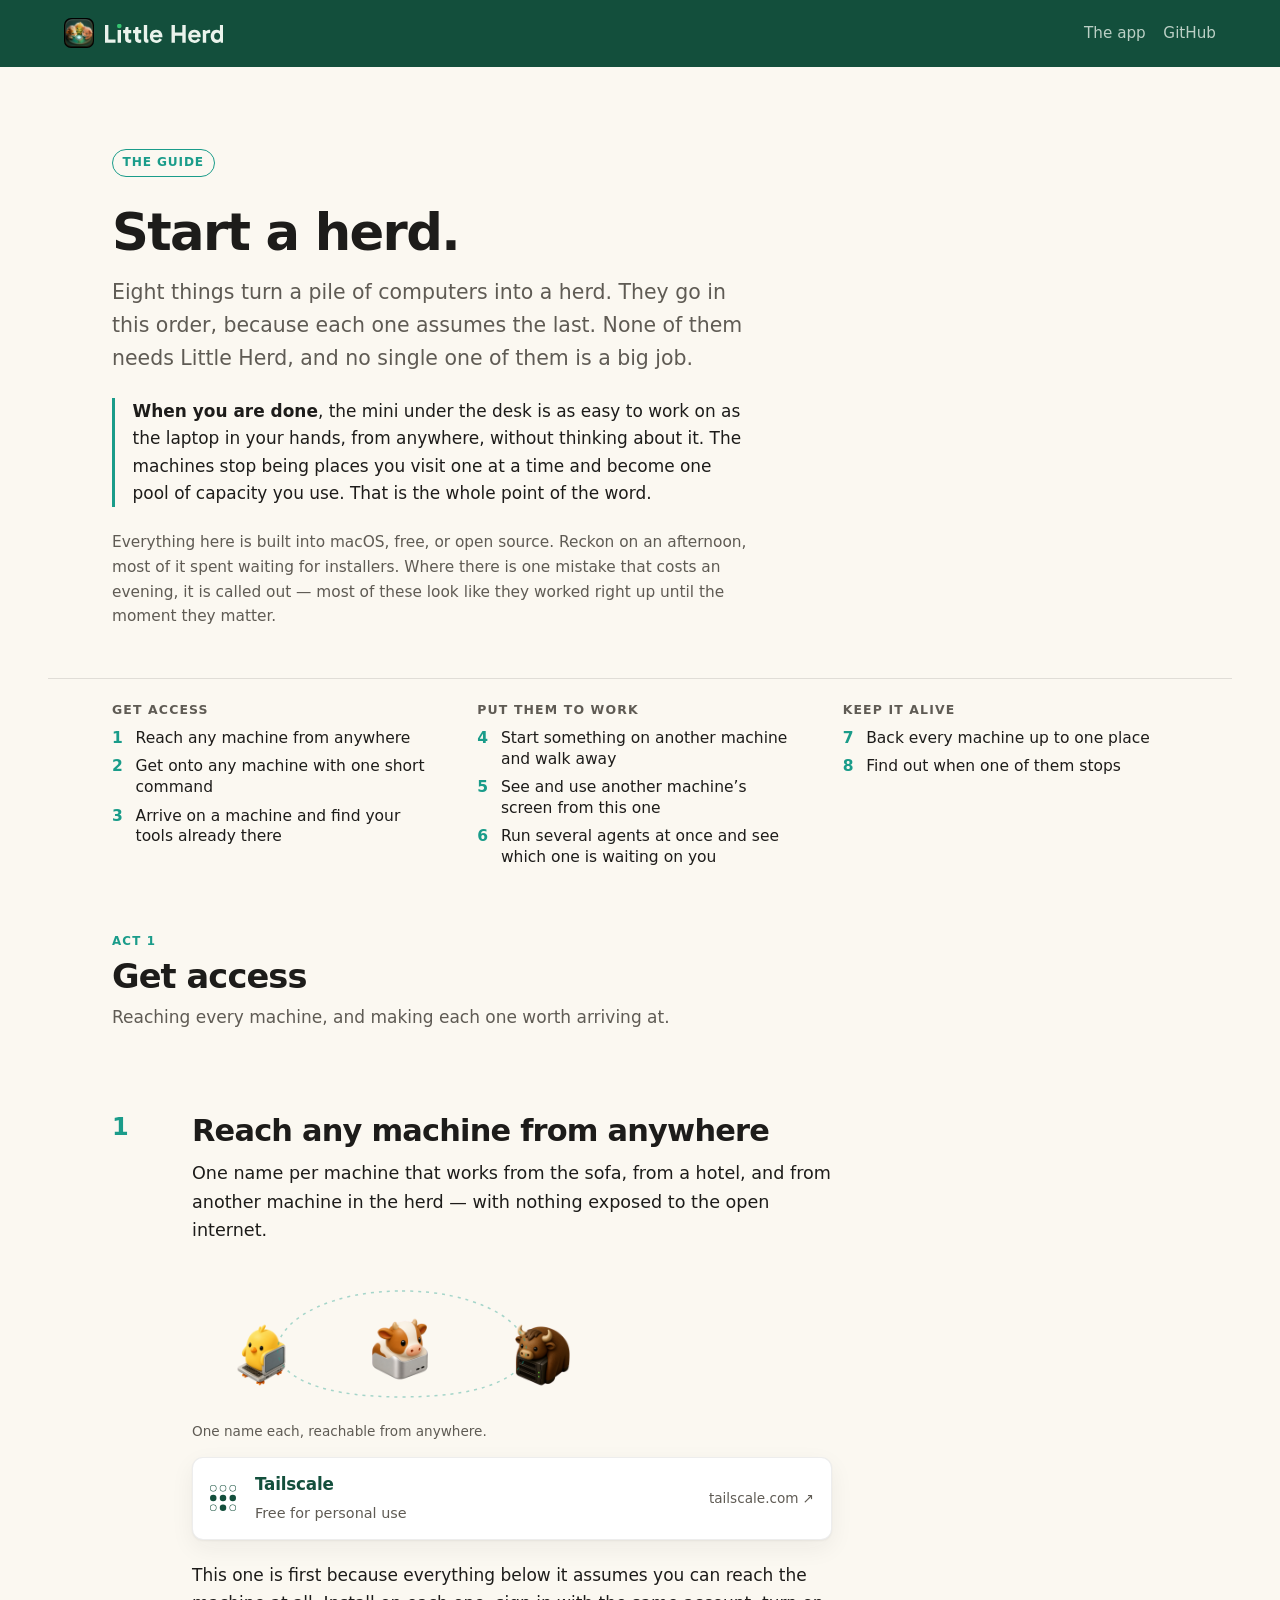
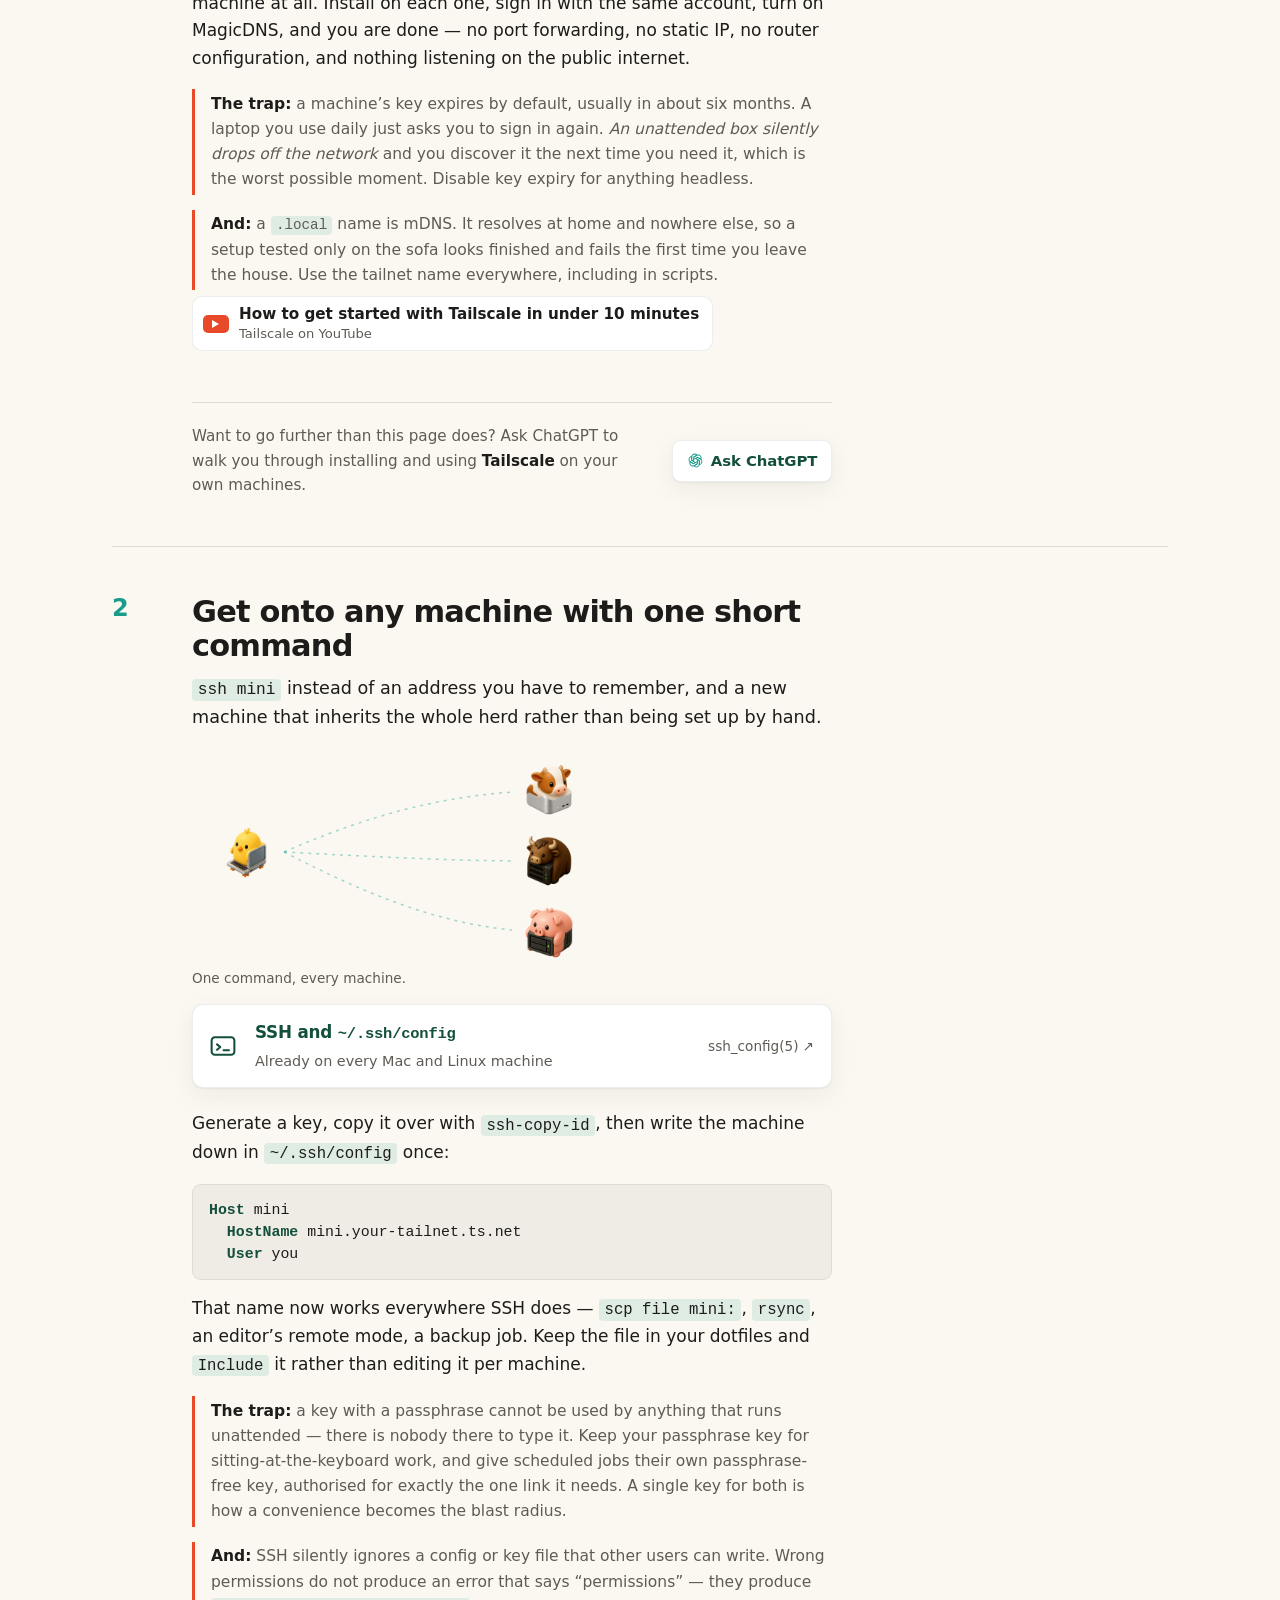
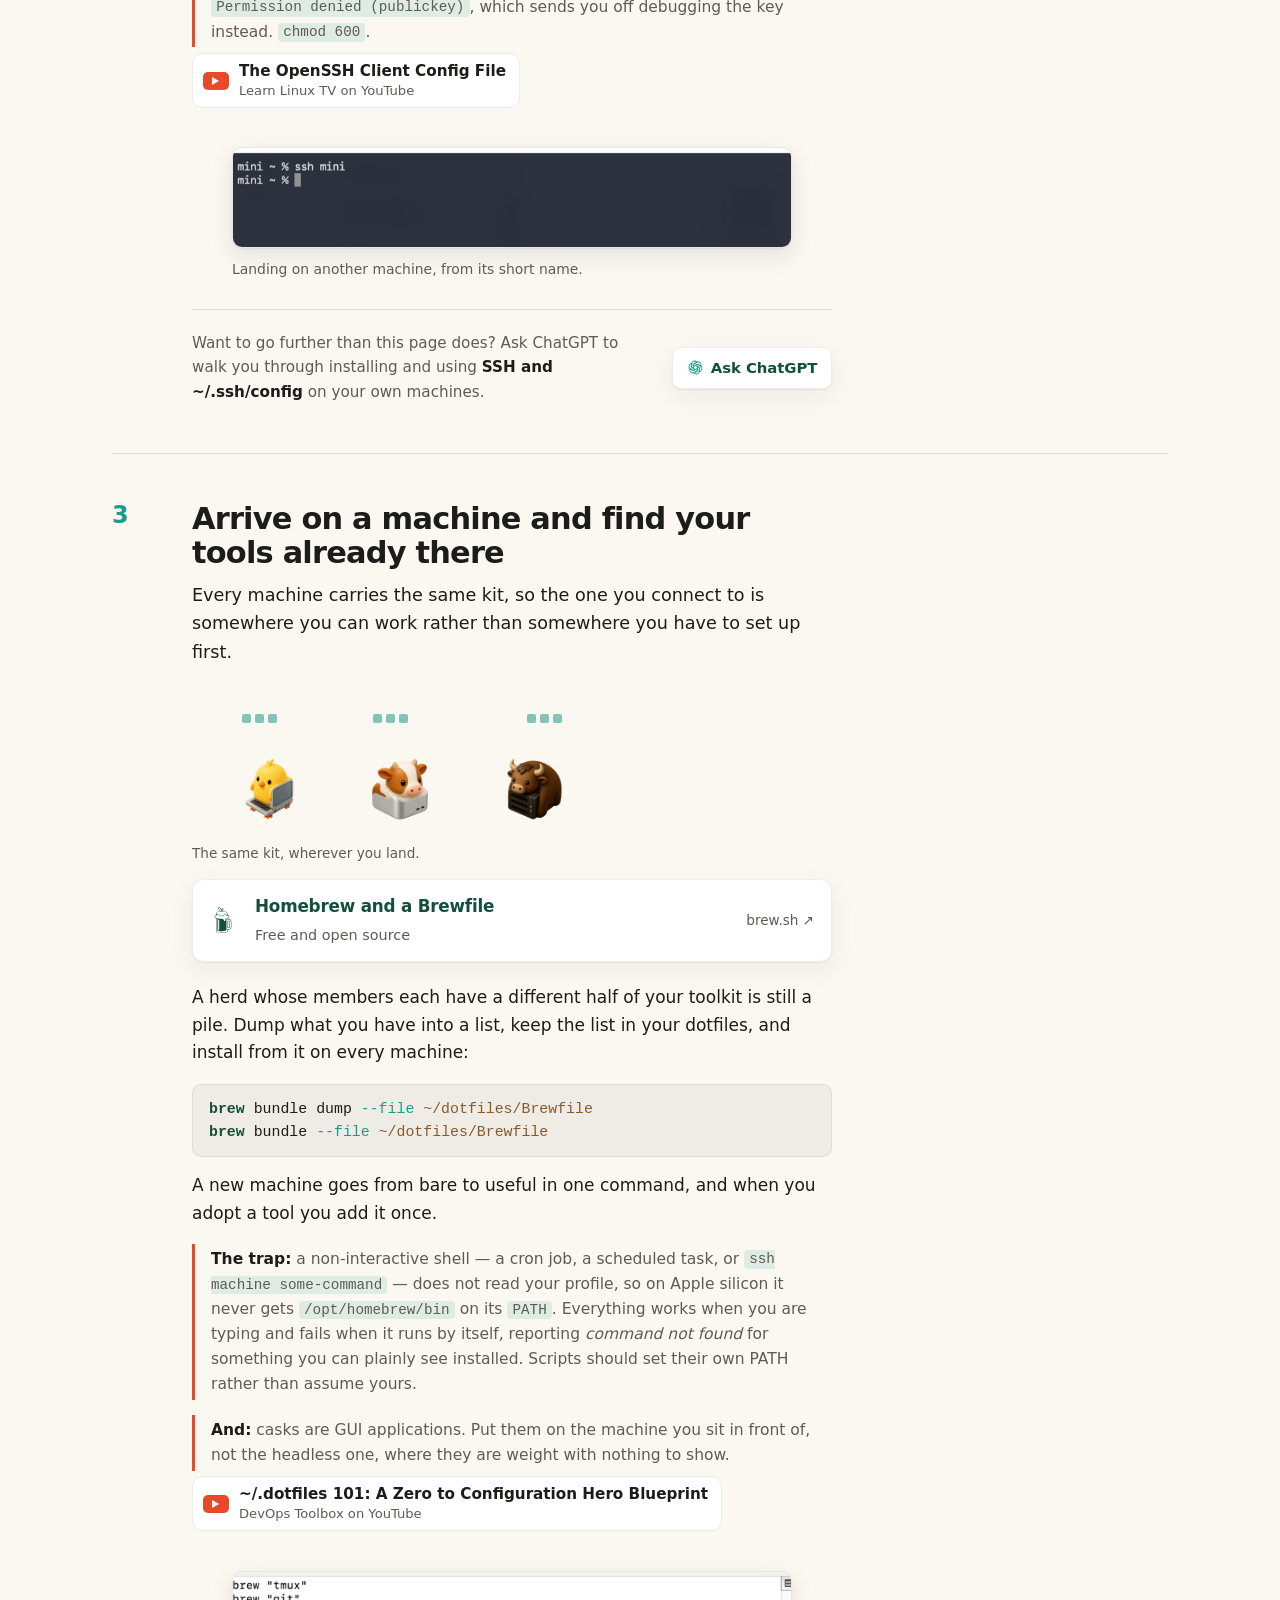
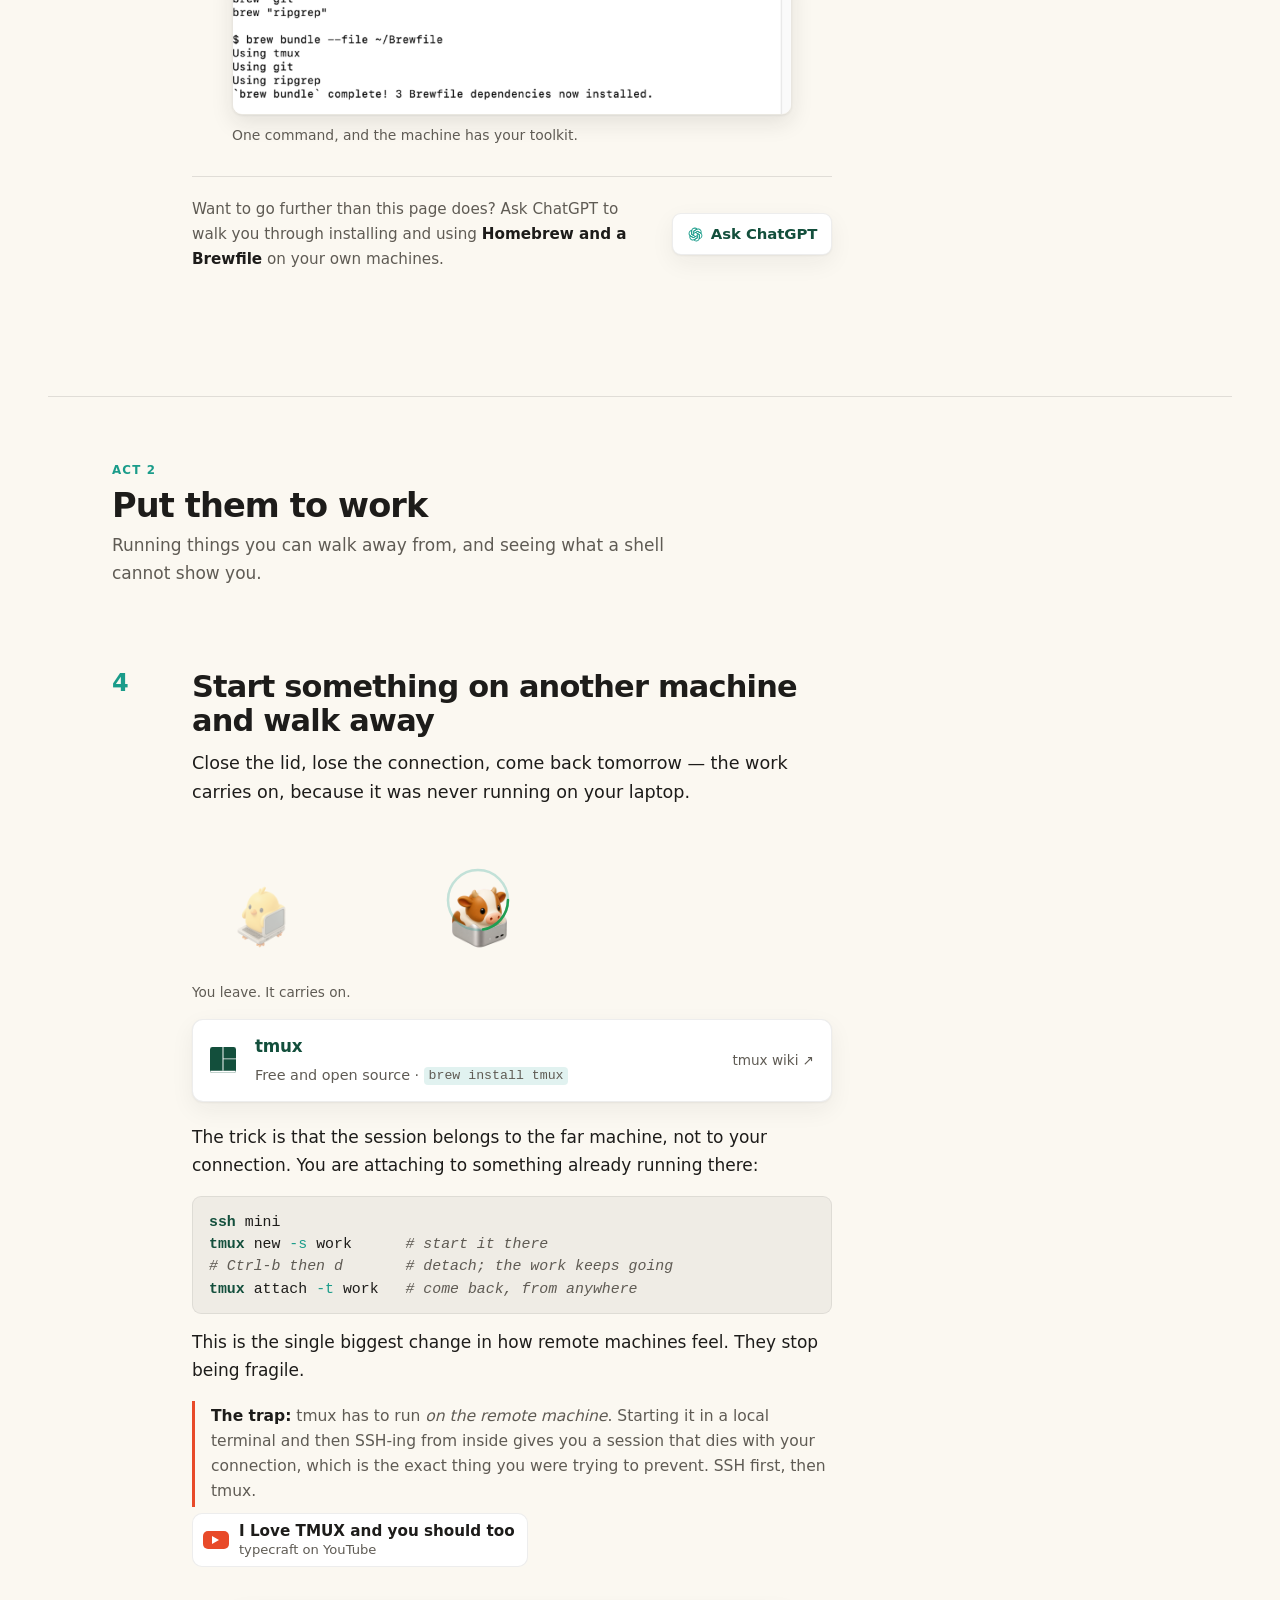
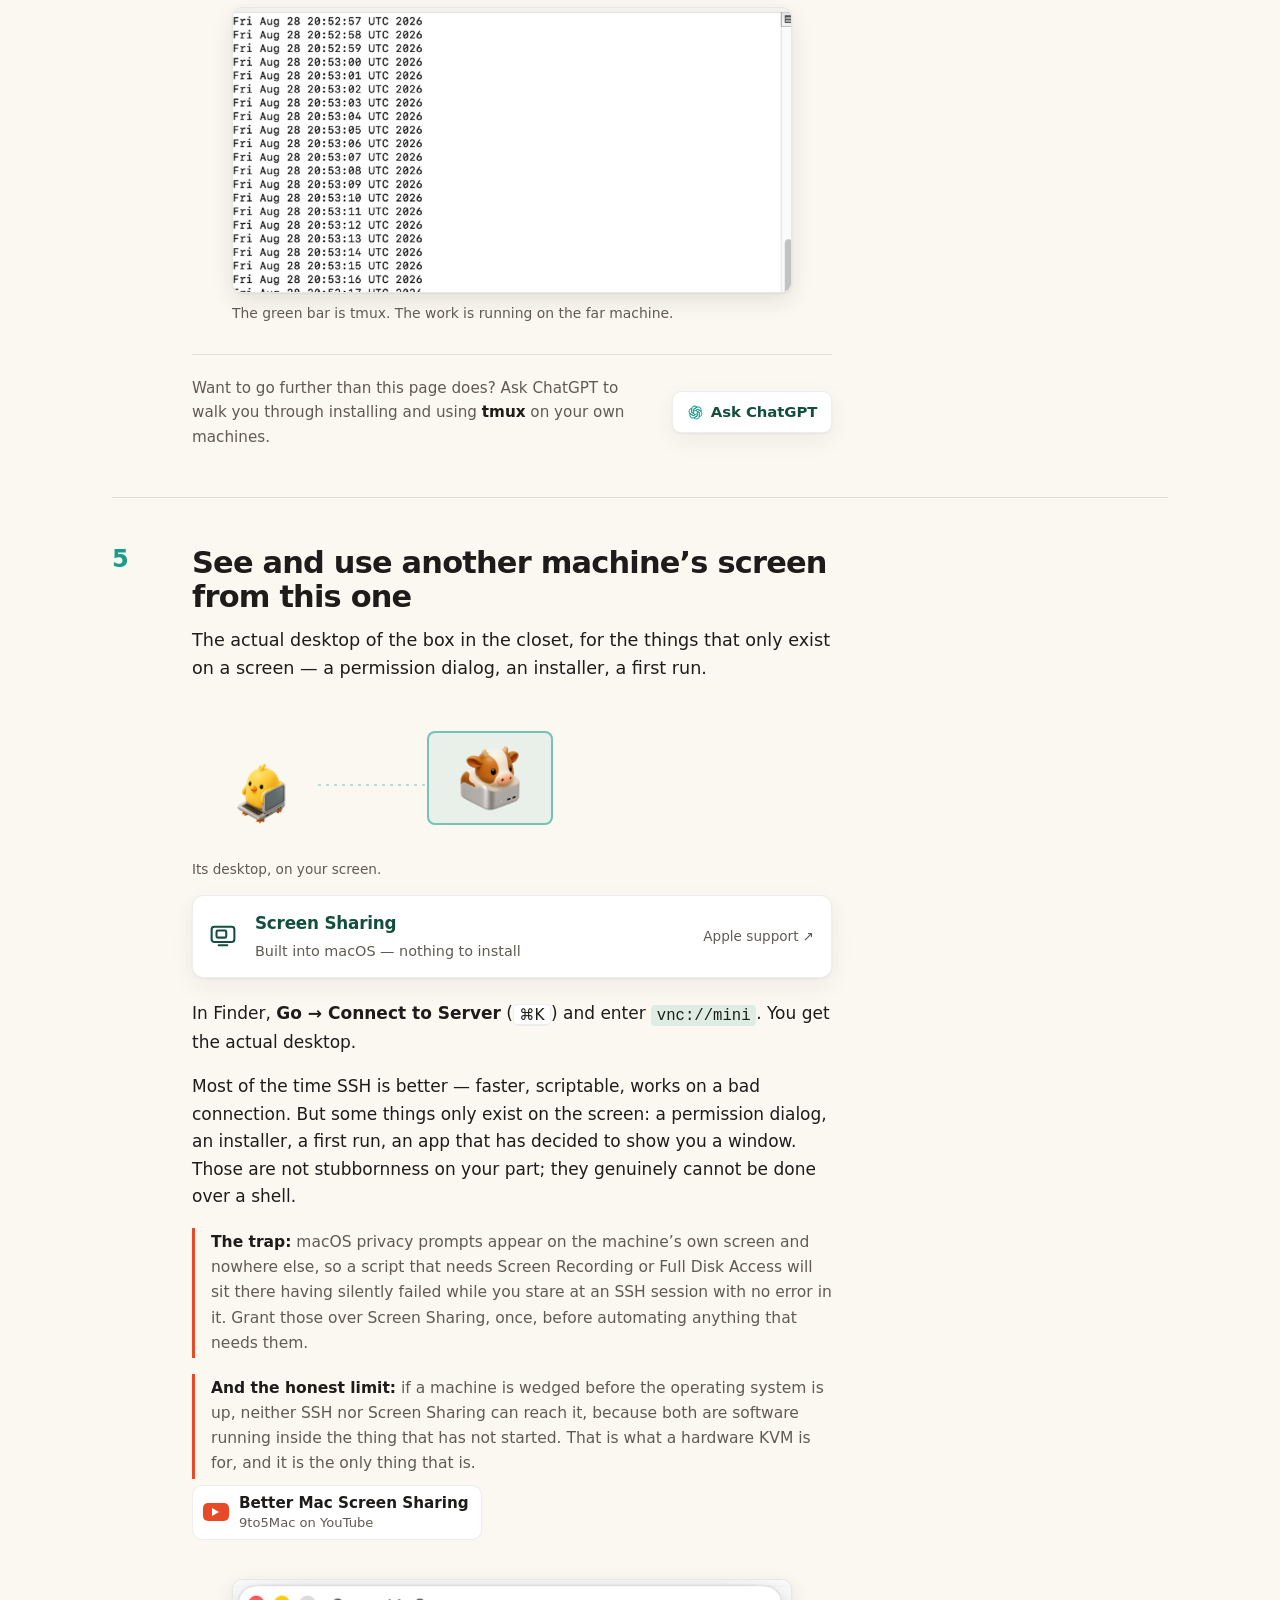
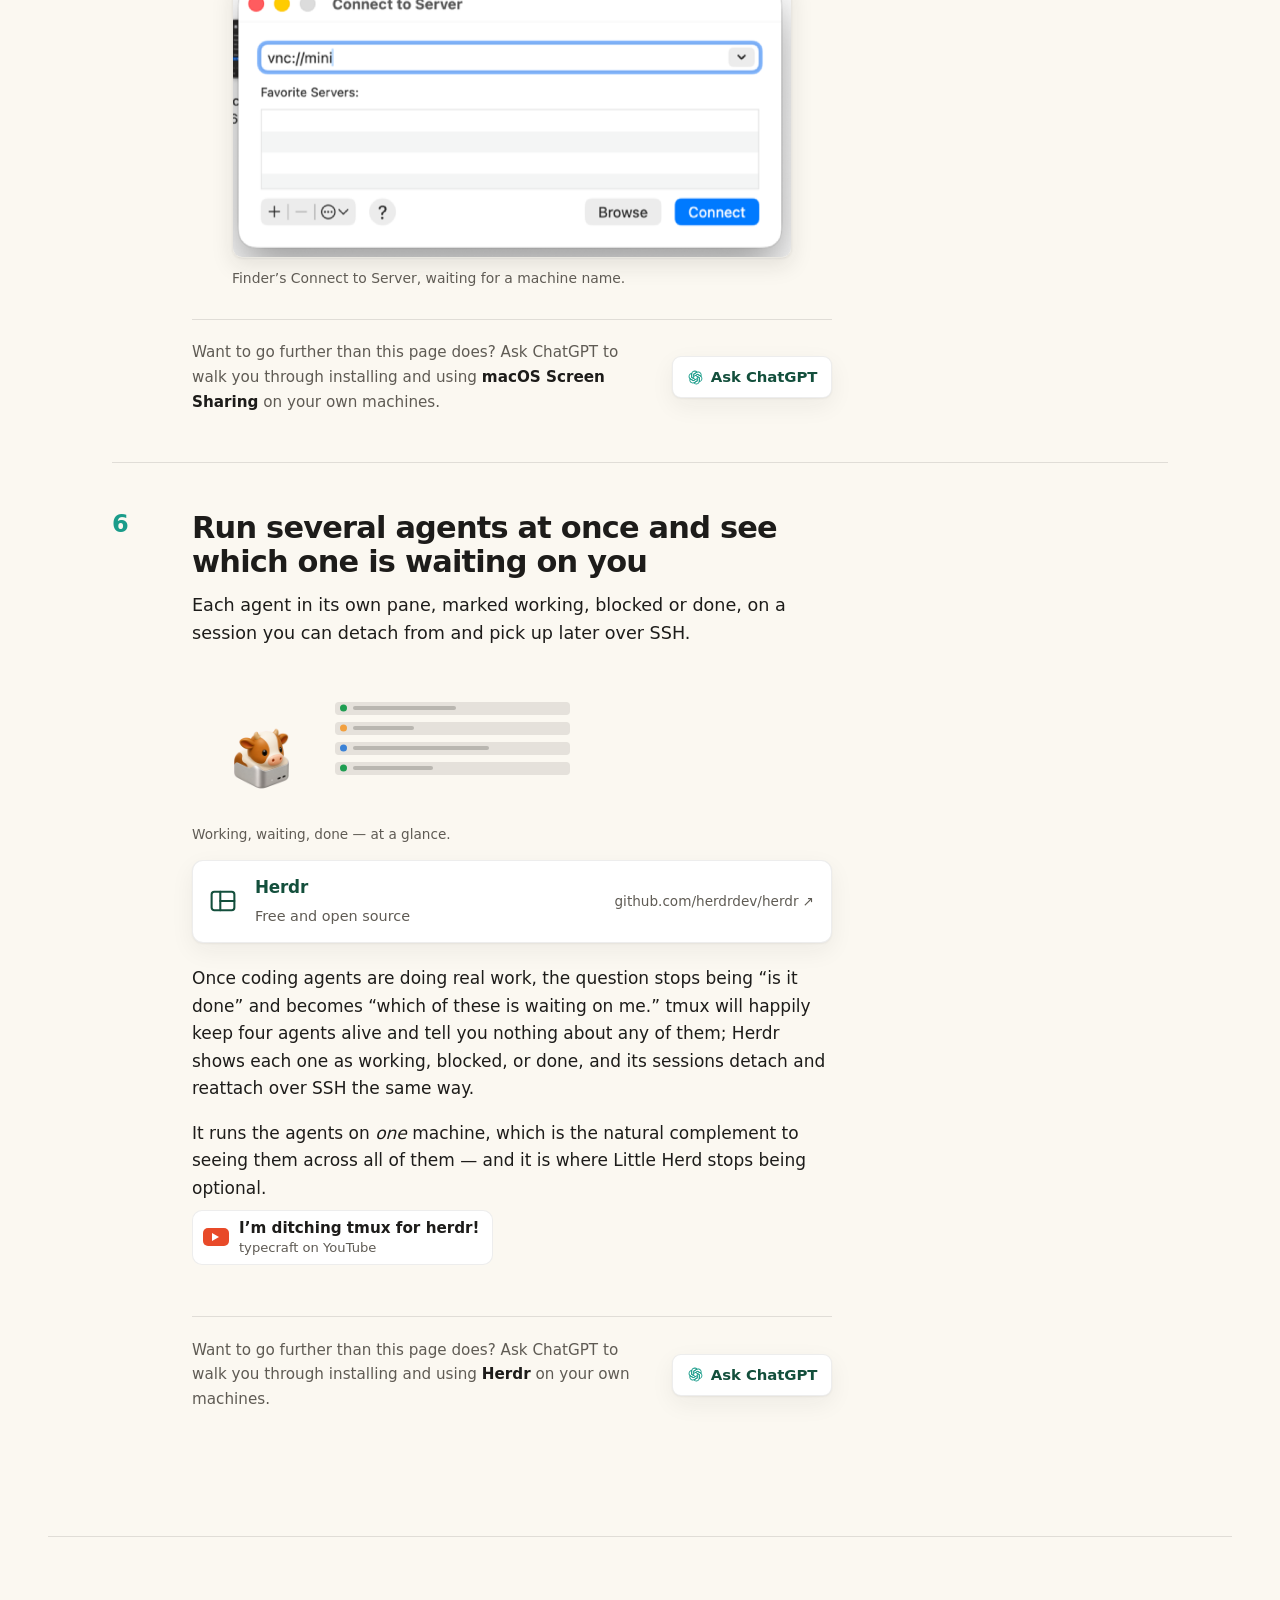
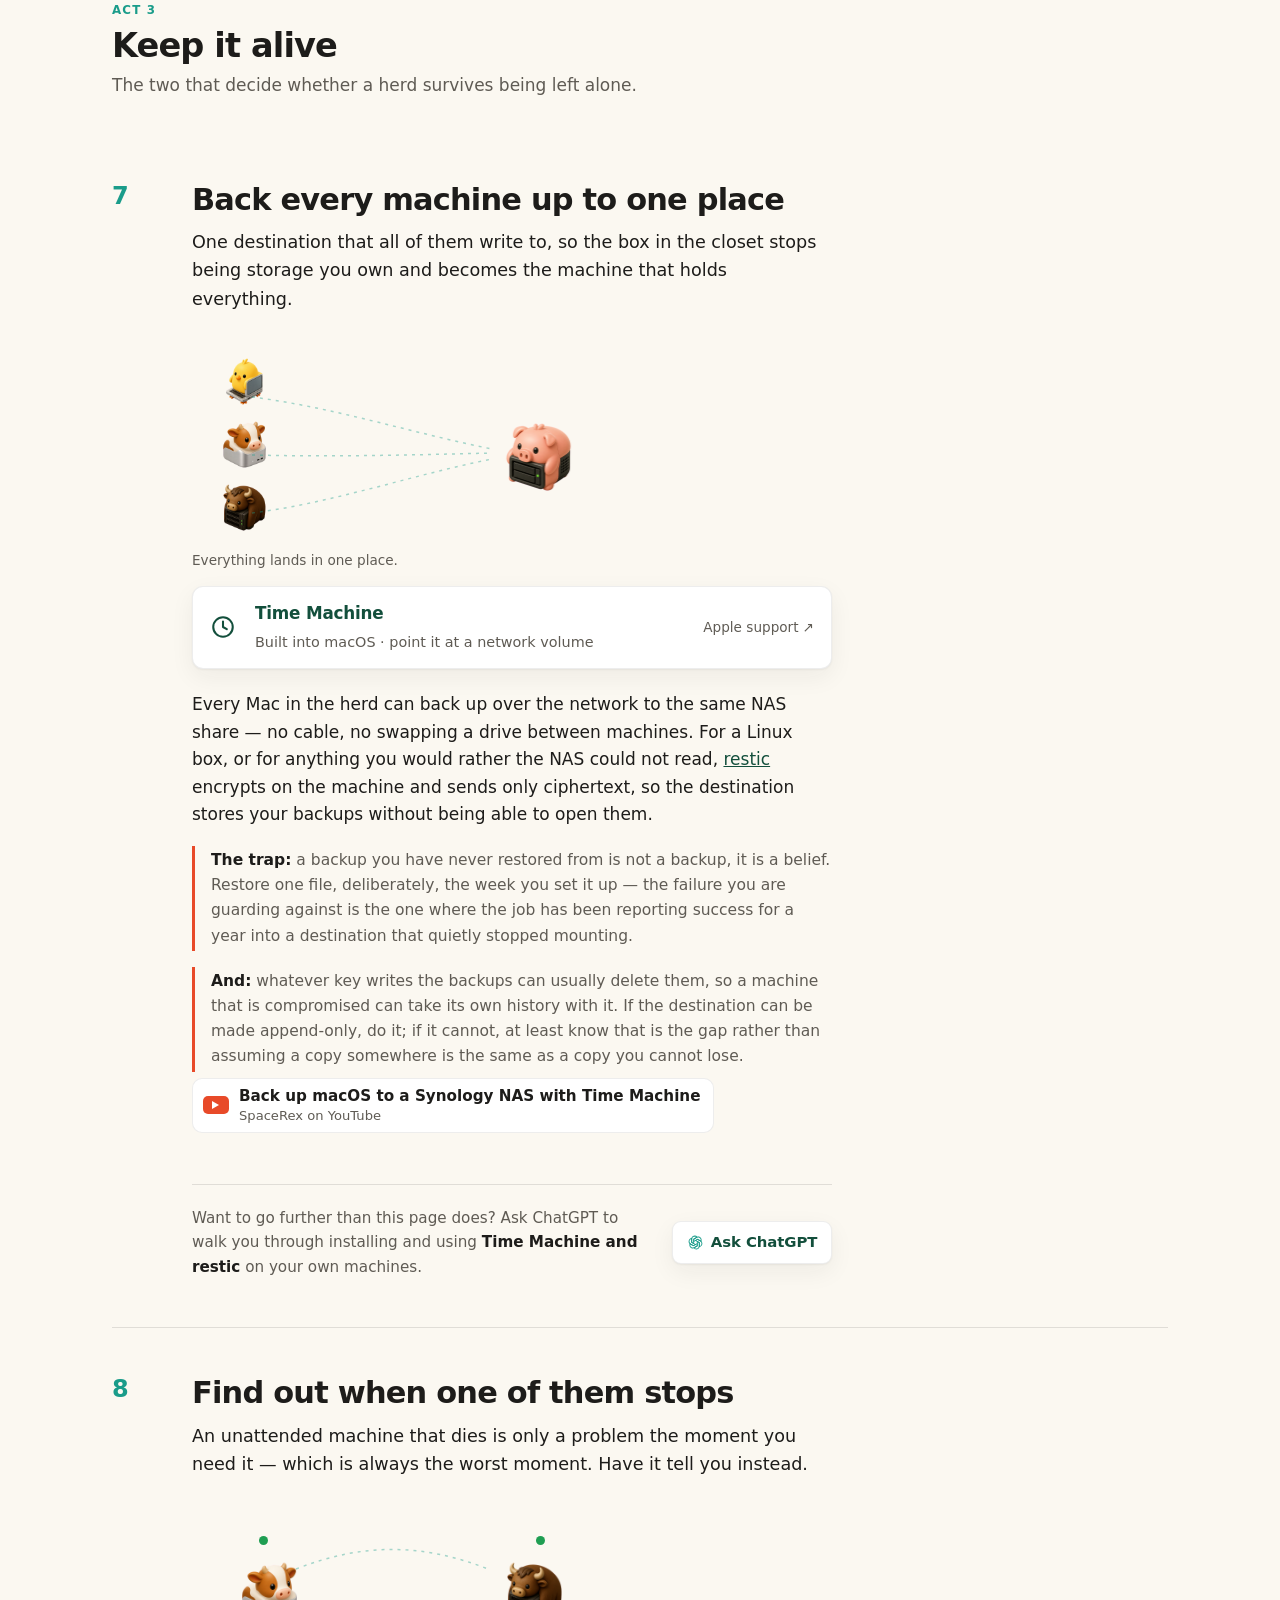
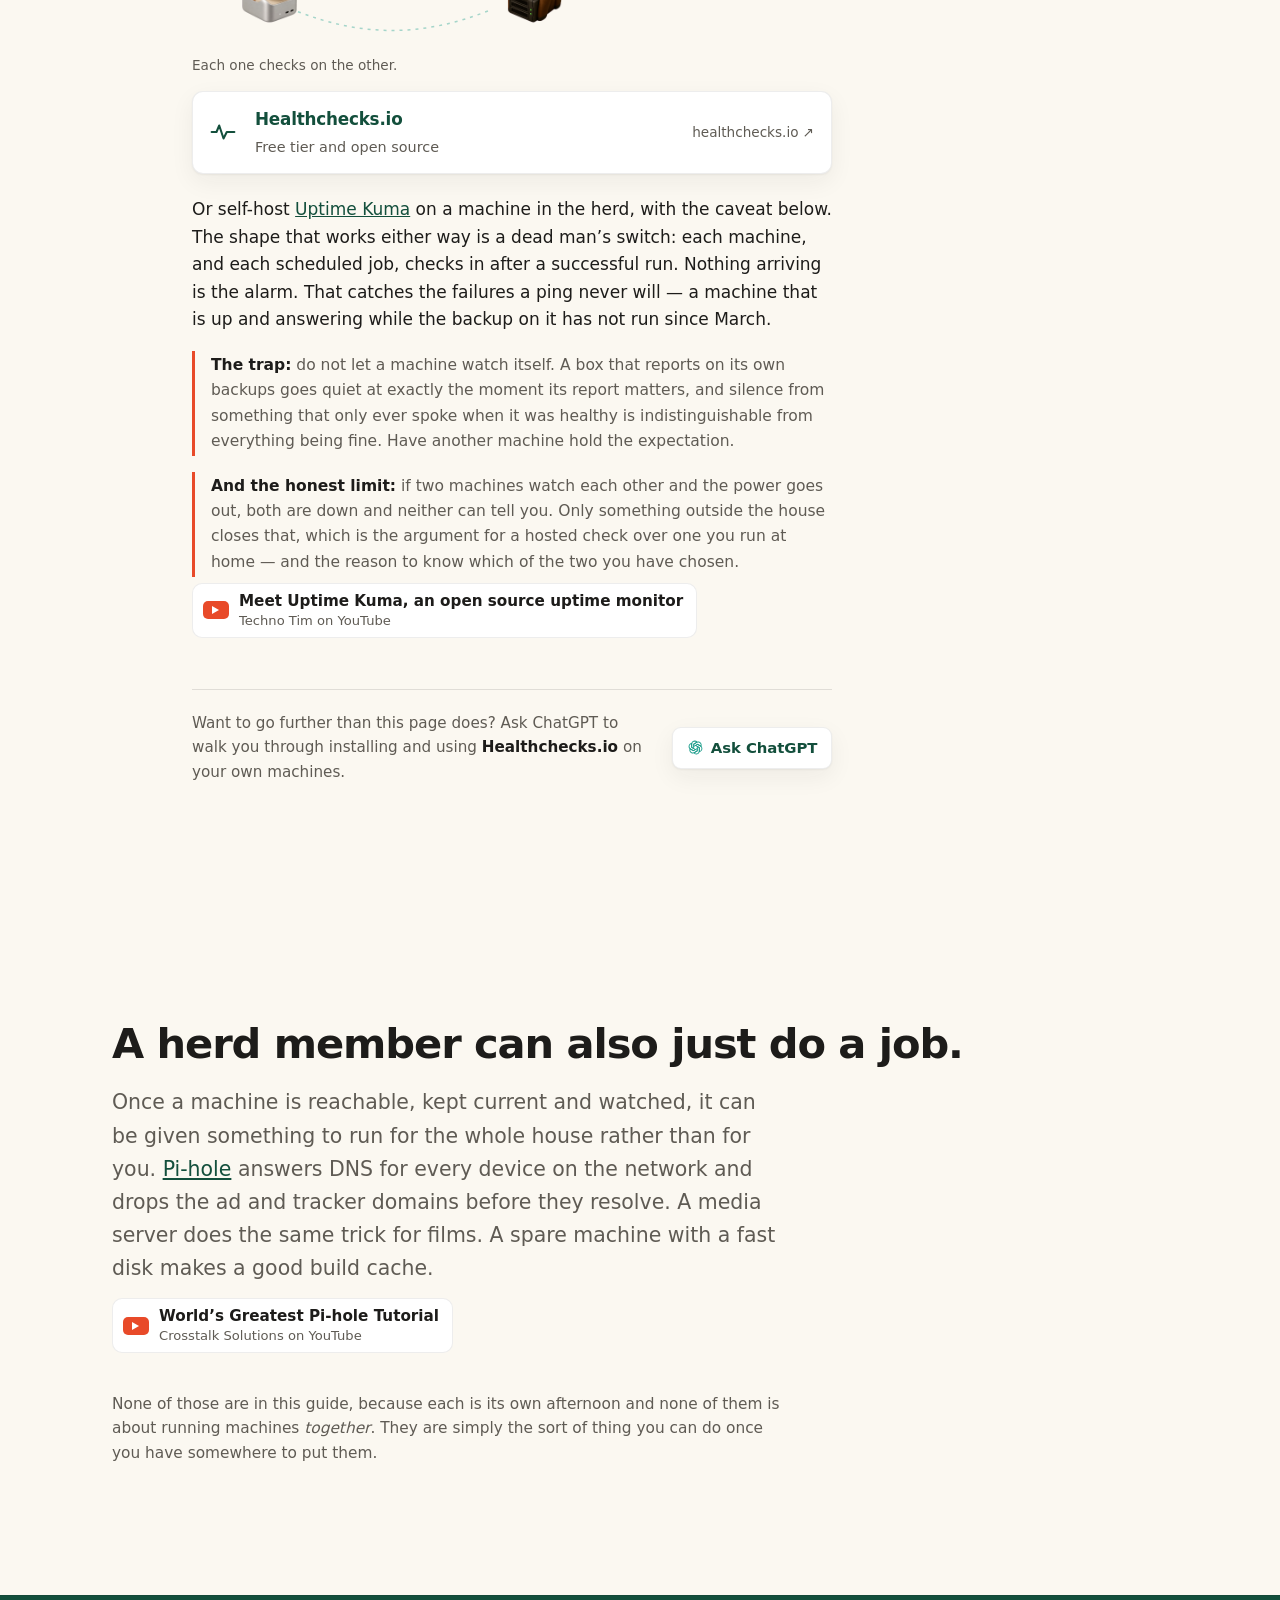
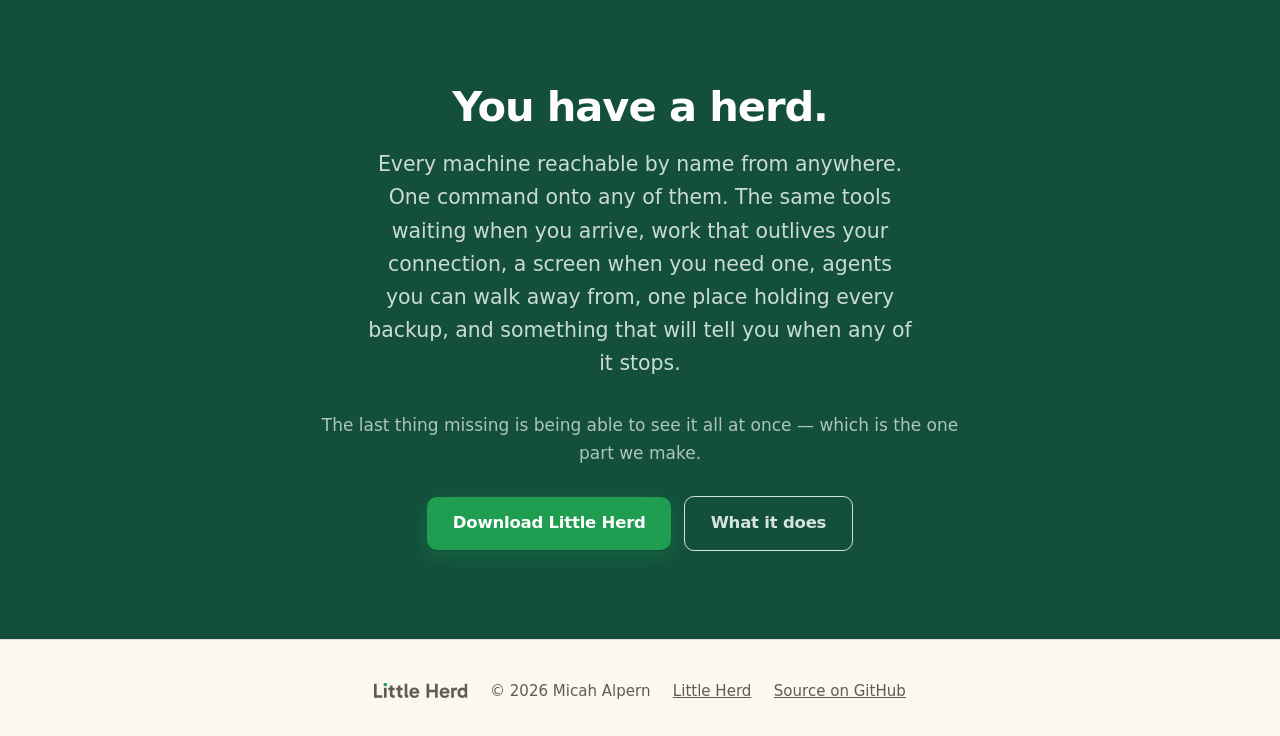
==== site/herd.html @ 0e3eb4a8 "Back to the numbered bar Revert of "Words in the bar, not numbers". Three act names read more easily" ====
<!-- Generated by site/_src/build.py — do not edit this file.
     Content lives in site/_src/. Run the script after changing it. -->
<!doctype html>
<html lang="en">
<head>
<meta charset="utf-8">
<meta name="viewport" content="width=device-width, initial-scale=1">
<title>Start a herd — Little Herd</title>
<meta name="description" content="Eight things you can do once your computers are a herd: reach any of them from anywhere, get on with one command, find your tools already there, start work and walk away, use another machine’s screen, and run several agents at once.">
<link rel="icon" href="images/icon.png">
<meta property="og:title" content="Start a herd">
<meta property="og:description" content="Eight things that turn a pile of computers into a herd.">
<meta property="og:image" content="images/social-card.jpg">
<meta property="og:type" content="website">
<meta name="twitter:card" content="summary_large_image">
<link rel="stylesheet" href="style.css">
</head>
<body>

<header class="top top-solid">
  <a class="lockup" href="./">
    <img src="images/icon.png" alt="">
    <svg class="wordmark" viewBox="0 0 915 147" role="img" aria-label="Little Herd"><use href="wordmark.svg#wordmark"/></svg>
  </a>
  <nav><a href="./">The app</a> <a href="https://github.com/malpern/little-herd">GitHub</a></nav>
</header>


<main class="guide">

<section class="guide-intro">
  <div class="wrap">
    <span class="pill">The guide</span>
    <h1>Start a herd.</h1>
    <p class="lede">Eight things turn a pile of computers into a herd. They go in
      this order, because each one assumes the last. None of them needs Little
      Herd, and no single one of them is a big job.</p>
    <p class="promise"><b>When you are done</b>, the mini under the desk is as
      easy to work on as the laptop in your hands, from anywhere, without
      thinking about it. The machines stop being places you visit one at a time
      and become one pool of capacity you use. That is the whole point of the
      word.</p>
    <p class="note">Everything here is built into macOS, free, or open source. Reckon on an afternoon, most of it spent waiting for installers.
      Where there is one mistake that costs an evening, it is called out — most
      of these look like they worked right up until the moment they matter.</p>
  </div>
</section>

  <nav class="toc wrap" aria-label="The eight steps">
      <div>
        <h3>Get access</h3>
        <ol>
        <li><a href="#reach"><b>1</b>Reach any machine from anywhere</a></li>
        <li><a href="#connect"><b>2</b>Get onto any machine with one short command</a></li>
        <li><a href="#tools"><b>3</b>Arrive on a machine and find your tools already there</a></li>
        </ol>
      </div>
      <div>
        <h3>Put them to work</h3>
        <ol>
        <li><a href="#detach"><b>4</b>Start something on another machine and walk away</a></li>
        <li><a href="#screen"><b>5</b>See and use another machine&rsquo;s screen from this one</a></li>
        <li><a href="#agents"><b>6</b>Run several agents at once and see which one is waiting on you</a></li>
        </ol>
      </div>
      <div>
        <h3>Keep it alive</h3>
        <ol>
        <li><a href="#backup"><b>7</b>Back every machine up to one place</a></li>
        <li><a href="#alerts"><b>8</b>Find out when one of them stops</a></li>
        </ol>
      </div>
  </nav>
  <nav class="rail" aria-label="The eight steps" hidden>
    <div class="rail-in wrap">
      <span class="rail-act" aria-hidden="true">Get access</span>
      <div class="rail-nums"><ol data-act="Get access"><li><a href="#reach" title="Reach any machine from anywhere"><span class="sr">1. Reach any machine from anywhere</span><span aria-hidden="true">1</span></a></li><li><a href="#connect" title="Get onto any machine with one short command"><span class="sr">2. Get onto any machine with one short command</span><span aria-hidden="true">2</span></a></li><li><a href="#tools" title="Arrive on a machine and find your tools already there"><span class="sr">3. Arrive on a machine and find your tools already there</span><span aria-hidden="true">3</span></a></li></ol><ol data-act="Put them to work"><li><a href="#detach" title="Start something on another machine and walk away"><span class="sr">4. Start something on another machine and walk away</span><span aria-hidden="true">4</span></a></li><li><a href="#screen" title="See and use another machine&rsquo;s screen from this one"><span class="sr">5. See and use another machine&rsquo;s screen from this one</span><span aria-hidden="true">5</span></a></li><li><a href="#agents" title="Run several agents at once and see which one is waiting on you"><span class="sr">6. Run several agents at once and see which one is waiting on you</span><span aria-hidden="true">6</span></a></li></ol><ol data-act="Keep it alive"><li><a href="#backup" title="Back every machine up to one place"><span class="sr">7. Back every machine up to one place</span><span aria-hidden="true">7</span></a></li><li><a href="#alerts" title="Find out when one of them stops"><span class="sr">8. Find out when one of them stops</span><span aria-hidden="true">8</span></a></li></ol></div>
    </div>
  </nav>
  <div class="act wrap">
    <span class="act-n">Act 1</span>
    <h2>Get access</h2>
    <p>Reaching every machine, and making each one worth arriving at.</p>
  </div>

  <ol class="steps wrap">
  <li class="step" id="reach">
    <div class="step-n">1</div>
    <div class="step-body">
      <h2>Reach any machine from anywhere</h2>
      <p class="what">One name per machine that works from the sofa, from a hotel, and from another machine in the herd &mdash; with nothing exposed to the open internet.</p>
      <figure class="fig fig-ring">
        <img class="f1" src="images/herdware/chick-laptop.png" alt=""><img class="f2" src="images/herdware/calf-mini.png" alt=""><img class="f3" src="images/herdware/ox-gpu.png" alt="">
        <svg class="s-wire" viewBox="0 0 420 150" preserveAspectRatio="xMidYMid meet">
          <path class="s-route" d="M210 22 C 350 22, 400 128, 210 128 C 20 128, 70 22, 210 22 Z"/>
          <path class="s-pulse" d="M210 22 C 350 22, 400 128, 210 128 C 20 128, 70 22, 210 22 Z"/>
        </svg>
        <figcaption>One name each, reachable from anywhere.</figcaption>
      </figure>
      <a class="tool" href="https://tailscale.com">
        <svg class="tool-logo" viewBox="0 0 24 24" xmlns="http://www.w3.org/2000/svg" aria-hidden="true"><path fill="currentColor" d="M24 12a3 3 0 1 1-6 0 3 3 0 0 1 6 0zm-9 9a3 3 0 1 1-6 0 3 3 0 0 1 6 0zm0-9a3 3 0 1 1-6 0 3 3 0 0 1 6 0zm6-6a3 3 0 1 1 0-6 3 3 0 0 1 0 6zm0-.5a2.5 2.5 0 1 0 0-5 2.5 2.5 0 0 0 0 5zM3 24a3 3 0 1 1 0-6 3 3 0 0 1 0 6zm0-.5a2.5 2.5 0 1 0 0-5 2.5 2.5 0 0 0 0 5zm18 .5a3 3 0 1 1 0-6 3 3 0 0 1 0 6zm0-.5a2.5 2.5 0 1 0 0-5 2.5 2.5 0 0 0 0 5zM6 12a3 3 0 1 1-6 0 3 3 0 0 1 6 0zm9-9a3 3 0 1 1-6 0 3 3 0 0 1 6 0zm-3 2.5a2.5 2.5 0 1 0 0-5 2.5 2.5 0 0 0 0 5zM6 3a3 3 0 1 1-6 0 3 3 0 0 1 6 0zM3 5.5a2.5 2.5 0 1 0 0-5 2.5 2.5 0 0 0 0 5z"/></svg>
        <span class="tool-name">Tailscale</span>
        <span class="tool-note">Free for personal use</span>
        <span class="tool-go">tailscale.com &#8599;</span>
      </a>
      <p>This one is first because everything below it assumes you can reach
        the machine at all. Install on each one, sign in with the same account,
        turn on MagicDNS, and you are done &mdash; no port forwarding, no static
        IP, no router configuration, and nothing listening on the public
        internet.</p>
      <p class="trap"><b>The trap:</b> a machine&rsquo;s key expires by default,
        usually in about six months. A laptop you use daily just asks you to sign
        in again. <em>An unattended box silently drops off the network</em> and
        you discover it the next time you need it, which is the worst possible
        moment. Disable key expiry for anything headless.</p>
      <p class="trap"><b>And:</b> a <code>.local</code> name is mDNS. It resolves
        at home and nowhere else, so a setup tested only on the sofa looks
        finished and fails the first time you leave the house. Use the tailnet
        name everywhere, including in scripts.</p>
      <a class="vid" href="https://www.youtube.com/watch?v=sPdvyR7bLqI"
         target="_blank" rel="noopener">
        <span class="vid-play" aria-hidden="true"></span>
        <span class="vid-txt"><b>How to get started with Tailscale in under 10 minutes</b><i>Tailscale on YouTube</i></span>
      </a>
      <div class="ask">
        <p>Want to go further than this page does? Ask ChatGPT to walk you
          through installing and using <b>Tailscale</b> on your own machines.</p>
        <a class="ask-btn" href="https://chatgpt.com/?q=I%20have%20a%20few%20Macs%2C%20a%20Linux%20box%20and%20a%20NAS%20at%20home%20that%20I%20want%20to%20reach%20from%20anywhere.%20Explain%20what%20Tailscale%20is%20and%20how%20it%20differs%20from%20a%20VPN%20or%20port%20forwarding%2C%20then%20walk%20me%20through%20installing%20and%20signing%20in%20on%20macOS%20and%20on%20Linux%2C%20turning%20on%20MagicDNS%20so%20each%20machine%20has%20a%20name%2C%20and%20checking%20it%20works%20from%20off%20my%20home%20network.%20Cover%20machine%20key%20expiry%20and%20why%20I%20should%20disable%20it%20for%20a%20headless%20machine.%20Give%20exact%20commands." target="_blank" rel="noopener">
          <svg class="ask-mark" viewBox="104 232 2199 1942" xmlns="http://www.w3.org/2000/svg" fill="currentColor" aria-hidden="true"><path id="oa" d="M1107.3 299.1c-197.999 0-373.9 127.3-435.2 315.3L650 743.5v427.9c0 21.4 11 40.4 29.4 51.4l344.5 198.515V833.3h.1v-27.9L1372.7 604c33.715-19.52 70.44-32.857 108.47-39.828L1447.6 450.3C1361 353.5 1237.1 298.5 1107.3 299.1zm0 117.5-.6.6c79.699 0 156.3 27.5 217.6 78.4-2.5 1.2-7.4 4.3-11 6.1L952.8 709.3c-18.4 10.4-29.4 30-29.4 51.4V1248l-155.1-89.4V755.8c-.1-187.099 151.601-338.9 339-339.2z"/><use href="#oa" transform="rotate(60 1203 1203)"/><use href="#oa" transform="rotate(120 1203 1203)"/><use href="#oa" transform="rotate(180 1203 1203)"/><use href="#oa" transform="rotate(240 1203 1203)"/><use href="#oa" transform="rotate(300 1203 1203)"/></svg>
          Ask ChatGPT
        </a>
      </div>
    </div>
  </li>

  <li class="step" id="connect">
    <div class="step-n">2</div>
    <div class="step-body">
      <h2>Get onto any machine with one short command</h2>
      <p class="what"><code>ssh mini</code> instead of an address you have to remember, and a new machine that inherits the whole herd rather than being set up by hand.</p>
      <figure class="fig fig-fan">
        <img class="f1" src="images/herdware/chick-laptop.png" alt=""><img class="f2" src="images/herdware/calf-mini.png" alt=""><img class="f3" src="images/herdware/ox-gpu.png" alt=""><img class="f4" src="images/herdware/piglet-nas.png" alt="">
        <svg class="s-wire" viewBox="0 0 420 210" preserveAspectRatio="xMidYMid meet">
          <path class="s-route" d="M92 96 C 170 62, 240 42, 320 36"/>
          <path class="s-pulse" d="M92 96 C 170 62, 240 42, 320 36"/>
          <path class="s-route" d="M92 96 C 170 100, 240 104, 320 105"/>
          <path class="s-pulse d1" d="M92 96 C 170 100, 240 104, 320 105"/>
          <path class="s-route" d="M92 96 C 170 136, 240 166, 320 174"/>
          <path class="s-pulse d2" d="M92 96 C 170 136, 240 166, 320 174"/>
        </svg>
        <figcaption>One command, every machine.</figcaption>
      </figure>
      <a class="tool" href="https://man.openbsd.org/ssh_config">
        <svg class="tool-logo" viewBox="0 0 24 24" xmlns="http://www.w3.org/2000/svg" fill="none" stroke="currentColor" stroke-width="1.9" stroke-linecap="round" stroke-linejoin="round" aria-hidden="true"><rect x="1.5" y="4" width="21" height="16" rx="3"/><path d="M6.5 10.5 9.5 13l-3 2.5"/><path d="M12.5 16h5"/></svg>
        <span class="tool-name">SSH and <code>~/.ssh/config</code></span>
        <span class="tool-note">Already on every Mac and Linux machine</span>
        <span class="tool-go">ssh_config(5) &#8599;</span>
      </a>
      <p>Generate a key, copy it over with <code>ssh-copy-id</code>, then write
        the machine down in <code>~/.ssh/config</code> once:</p>
      <pre><code><span class="t-key">Host</span> <span class="t-val">mini</span>
  <span class="t-key">HostName</span> <span class="t-val">mini.your-tailnet.ts.net</span>
  <span class="t-key">User</span> <span class="t-val">you</span></code></pre>
      <p>That name now works everywhere SSH does &mdash;
        <code>scp file mini:</code>, <code>rsync</code>, an editor&rsquo;s remote
        mode, a backup job. Keep the file in your dotfiles and
        <code>Include</code> it rather than editing it per machine.</p>
      <p class="trap"><b>The trap:</b> a key with a passphrase cannot be used by
        anything that runs unattended &mdash; there is nobody there to type it.
        Keep your passphrase key for sitting-at-the-keyboard work, and give
        scheduled jobs their own passphrase-free key, authorised for exactly the
        one link it needs. A single key for both is how a convenience becomes
        the blast radius.</p>
      <p class="trap"><b>And:</b> SSH silently ignores a config or key file that
        other users can write. Wrong permissions do not produce an error that
        says &ldquo;permissions&rdquo; &mdash; they produce
        <code>Permission denied (publickey)</code>, which sends you off
        debugging the key instead. <code>chmod 600</code>.</p>
      <a class="vid" href="https://www.youtube.com/watch?v=MWqfc_fegVg"
         target="_blank" rel="noopener">
        <span class="vid-play" aria-hidden="true"></span>
        <span class="vid-txt"><b>The OpenSSH Client Config File</b><i>Learn Linux TV on YouTube</i></span>
      </a>
      <figure class="shot-fig">
        <img src="images/guide/ssh.png" alt="Landing on another machine, from its short name." loading="lazy">
        <figcaption>Landing on another machine, from its short name.</figcaption>
      </figure>
      <div class="ask">
        <p>Want to go further than this page does? Ask ChatGPT to walk you
          through installing and using <b>SSH and ~/.ssh/config</b> on your own machines.</p>
        <a class="ask-btn" href="https://chatgpt.com/?q=Teach%20me%20to%20reach%20several%20home%20machines%20by%20short%20names%20over%20SSH.%20Cover%20generating%20a%20key%2C%20copying%20it%20with%20ssh-copy-id%2C%20writing%20Host%20%2F%20HostName%20%2F%20User%20entries%20in%20~%2F.ssh%2Fconfig%2C%20using%20Include%20to%20share%20that%20config%20across%20machines%2C%20the%20file%20permissions%20SSH%20requires%2C%20and%20why%20a%20key%20used%20by%20a%20scheduled%20job%20must%20not%20have%20a%20passphrase.%20macOS%20and%20Linux%2C%20with%20exact%20commands." target="_blank" rel="noopener">
          <svg class="ask-mark" viewBox="104 232 2199 1942" xmlns="http://www.w3.org/2000/svg" fill="currentColor" aria-hidden="true"><path id="oa" d="M1107.3 299.1c-197.999 0-373.9 127.3-435.2 315.3L650 743.5v427.9c0 21.4 11 40.4 29.4 51.4l344.5 198.515V833.3h.1v-27.9L1372.7 604c33.715-19.52 70.44-32.857 108.47-39.828L1447.6 450.3C1361 353.5 1237.1 298.5 1107.3 299.1zm0 117.5-.6.6c79.699 0 156.3 27.5 217.6 78.4-2.5 1.2-7.4 4.3-11 6.1L952.8 709.3c-18.4 10.4-29.4 30-29.4 51.4V1248l-155.1-89.4V755.8c-.1-187.099 151.601-338.9 339-339.2z"/><use href="#oa" transform="rotate(60 1203 1203)"/><use href="#oa" transform="rotate(120 1203 1203)"/><use href="#oa" transform="rotate(180 1203 1203)"/><use href="#oa" transform="rotate(240 1203 1203)"/><use href="#oa" transform="rotate(300 1203 1203)"/></svg>
          Ask ChatGPT
        </a>
      </div>
    </div>
  </li>

  <li class="step" id="tools">
    <div class="step-n">3</div>
    <div class="step-body">
      <h2>Arrive on a machine and find your tools already there</h2>
      <p class="what">Every machine carries the same kit, so the one you connect to is somewhere you can work rather than somewhere you have to set up first.</p>
      <figure class="fig fig-kit">
        <img class="f1" src="images/herdware/chick-laptop.png" alt=""><img class="f2" src="images/herdware/calf-mini.png" alt=""><img class="f3" src="images/herdware/ox-gpu.png" alt="">
        <span class="kit k1"><i></i><i></i><i></i></span>
        <span class="kit k2"><i></i><i></i><i></i></span>
        <span class="kit k3"><i></i><i></i><i></i></span>
        <figcaption>The same kit, wherever you land.</figcaption>
      </figure>
      <a class="tool" href="https://brew.sh">
        <svg class="tool-logo" viewBox="0 0 24 24" xmlns="http://www.w3.org/2000/svg" aria-hidden="true"><path fill="currentColor" d="M7.938 0a.214.214 0 0 0-.206.156c-.316 1.104.179 2.15.838 2.935.153.181.313.347.476.501a2.039 2.039 0 0 0-.665.02c-1.184.233-2.193.985-2.74 2.532a3.893 3.893 0 0 0-.2 1.466 1.565 1.565 0 0 0-1.156 1.504 1.59 1.59 0 0 0 1.227 1.541l.026 12.046c0 .195.1.377.264.482a.214.214 0 0 0 .008.005c.537.31 2.047.812 5.21.812 3.238 0 4.7-.678 5.181-1.04a.214.214 0 0 0 .008-.007.571.571 0 0 0 .206-.439c.002-.344.002-1.136.002-1.604a.143.143 0 0 1 .147-.144c.397.006.869.006 1.318.005a1.826 1.826 0 0 0 1.832-1.825v-5.804a1.826 1.826 0 0 0-1.825-1.826H16.56a.14.14 0 0 1-.143-.144V10.6h.007v-.001a1.573 1.573 0 0 0 1.356-1.556c0-.816-.627-1.489-1.424-1.563-.025-1.438-.437-2.126-.736-2.58a.214.214 0 0 0-.005-.007c-.364-.51-1.193-1.282-2.275-1.316-.503-.016-.842.124-1.125.254-.217.1-.42.177-.67.22.002-1.286.945-1.981.945-1.981a.214.214 0 0 0 .05-.298s-.087-.122-.21-.26c-.121-.136-.269-.294-.47-.378a.214.214 0 0 0-.079-.017.214.214 0 0 0-.145.055 4.308 4.308 0 0 0-.875 1.101 3.42 3.42 0 0 0-.133.273 3.497 3.497 0 0 0-.381-.846C9.794.978 9.063.436 8.017.016A.214.214 0 0 0 7.939 0zm.156.524c.85.378 1.43.83 1.79 1.403.274.438.426.962.484 1.584a3.07 3.07 0 0 0-.012.462 6.897 6.897 0 0 1-.168-.052 5.487 5.487 0 0 1-1.29-1.106c-.551-.657-.935-1.46-.804-2.291zM11.8 1.618c.07.054.141.101.212.18.034.039.032.04.058.073-.332.308-1.07 1.144-.952 2.453a.214.214 0 0 0 .222.195c.469-.017.782-.172 1.056-.299.273-.126.508-.228.931-.214.875.027 1.639.715 1.939 1.134.295.449.65 1 .663 2.36a1.66 1.66 0 0 0-.41.142 1.938 1.938 0 0 0-1.77-1.16 1.94 1.94 0 0 0-1.87 1.448 1.783 1.783 0 0 0-1.356-.64c-.484 0-.91.205-1.233.517a1.873 1.873 0 0 0-1.85-1.625c-.649 0-1.218.335-1.552.84a3.1 3.1 0 0 1 .157-.735c.51-1.437 1.355-2.045 2.42-2.254.367-.073.664-.011.99.095.325.106.671.262 1.094.342a.214.214 0 0 0 .252-.245c-.112-.67.073-1.266.336-1.744a3.71 3.71 0 0 1 .663-.863zM7.44 6.611a1.442 1.442 0 0 1 1.363 1.925.214.214 0 0 0 .168.283h.005a.214.214 0 0 0 .238-.146 1.373 1.373 0 0 1 2.613-.01.214.214 0 0 0 .417-.09 1.509 1.509 0 0 1 1.504-1.664c.678 0 1.249.445 1.442 1.056a.214.214 0 0 0 .259.143l.15-.04a.214.214 0 0 0 .051-.02 1.139 1.139 0 0 1 1.702.995 1.14 1.14 0 0 1-.985 1.131.214.214 0 0 0-.001 0 2.215 2.215 0 0 0-.485.126 10.65 10.65 0 0 1-1.176.365.214.214 0 0 0-.162.186 1.276 1.276 0 0 1-.146.478 2.07 2.07 0 0 0-.239 1.111l.001.151a.438.438 0 0 1-.16.36.665.665 0 0 1-.43.14.586.586 0 0 1-.588-.59.803.803 0 0 0-.38-.681.214.214 0 0 0-.002-.002c-.24-.145-.43-.37-.532-.636a.214.214 0 0 0-.207-.138 19.469 19.469 0 0 1-5.37-.6l-.003-.002a9.007 9.007 0 0 0-.838-.194h.003a1.16 1.16 0 0 1-.937-1.134c0-.619.488-1.118 1.101-1.14a.214.214 0 0 0 .204-.176 1.443 1.443 0 0 1 1.42-1.187zm8.549 4.106v.455c0 .314.259.573.572.573h1.329a1.397 1.397 0 0 1 1.397 1.397v5.804a1.396 1.396 0 0 1-1.402 1.396.214.214 0 0 0-.002 0c-.448.002-.918 0-1.31-.005a.573.573 0 0 0-.584.573c0 .468 0 1.262-.002 1.603a.214.214 0 0 0 0 .001c0 .042-.019.08-.05.107-.346.26-1.75.95-4.915.95-3.107 0-4.587-.52-4.99-.752a.143.143 0 0 1-.065-.118l-.025-11.955c.145.033.288.07.431.11a.214.214 0 0 0 .003 0c.115.031.246.064.383.097v10.37c0 .129.069.247.18.31.453.217 1.767.732 4.071.732 2.32 0 3.595-.626 4.022-.884a.357.357 0 0 0 .164-.3l.001-10.21c.267-.075.531-.158.792-.254zm-7.99.894a.493.493 0 0 1 .494.493v8.578a.493.493 0 0 1-.493.493.493.493 0 0 1-.494-.493v-8.578A.493.493 0 0 1 8 11.611zm8.652 1.14a.663.663 0 0 0-.662.662v5.208a.663.663 0 0 0 .662.662h1.14a.663.663 0 0 0 .662-.662v-5.209a.663.663 0 0 0-.662-.662zm0 .428h1.14a.233.233 0 0 1 .233.233v5.21a.233.233 0 0 1-.233.232h-1.14a.233.233 0 0 1-.233-.233v-5.209a.233.233 0 0 1 .233-.233z"/></svg>
        <span class="tool-name">Homebrew and a Brewfile</span>
        <span class="tool-note">Free and open source</span>
        <span class="tool-go">brew.sh &#8599;</span>
      </a>
      <p>A herd whose members each have a different half of your toolkit is
        still a pile. Dump what you have into a list, keep the list in your
        dotfiles, and install from it on every machine:</p>
      <pre><code><span class="t-cmd">brew</span> bundle dump <span class="t-flag">--file</span> <span class="t-path">~/dotfiles/Brewfile</span>
<span class="t-cmd">brew</span> bundle <span class="t-flag">--file</span> <span class="t-path">~/dotfiles/Brewfile</span></code></pre>
      <p>A new machine goes from bare to useful in one command, and when you
        adopt a tool you add it once.</p>
      <p class="trap"><b>The trap:</b> a non-interactive shell &mdash; a cron
        job, a scheduled task, or <code>ssh machine some-command</code> &mdash;
        does not read your profile, so on Apple silicon it never gets
        <code>/opt/homebrew/bin</code> on its <code>PATH</code>. Everything works
        when you are typing and fails when it runs by itself, reporting
        <em>command not found</em> for something you can plainly see installed.
        Scripts should set their own PATH rather than assume yours.</p>
      <p class="trap"><b>And:</b> casks are GUI applications. Put them on the
        machine you sit in front of, not the headless one, where they are weight
        with nothing to show.</p>
      <a class="vid" href="https://www.youtube.com/watch?v=WpQ5YiM7rD4"
         target="_blank" rel="noopener">
        <span class="vid-play" aria-hidden="true"></span>
        <span class="vid-txt"><b>~/.dotfiles 101: A Zero to Configuration Hero Blueprint</b><i>DevOps Toolbox on YouTube</i></span>
      </a>
      <figure class="shot-fig">
        <img src="images/guide/brew.png" alt="One command, and the machine has your toolkit." loading="lazy">
        <figcaption>One command, and the machine has your toolkit.</figcaption>
      </figure>
      <div class="ask">
        <p>Want to go further than this page does? Ask ChatGPT to walk you
          through installing and using <b>Homebrew and a Brewfile</b> on your own machines.</p>
        <a class="ask-btn" href="https://chatgpt.com/?q=Show%20me%20how%20to%20keep%20the%20same%20command-line%20tools%20on%20several%20Macs%20using%20Homebrew%20and%20a%20Brewfile.%20Cover%20brew%20bundle%20dump%20and%20brew%20bundle%2C%20keeping%20the%20Brewfile%20in%20a%20dotfiles%20repo%2C%20the%20difference%20between%20formulae%20and%20casks%20and%20why%20casks%20belong%20only%20on%20machines%20with%20a%20screen%2C%20and%20why%20a%20cron%20job%20or%20an%20ssh%20command%20cannot%20find%20brew%20on%20Apple%20silicon%20unless%20it%20sets%20PATH%20itself.%20Exact%20commands." target="_blank" rel="noopener">
          <svg class="ask-mark" viewBox="104 232 2199 1942" xmlns="http://www.w3.org/2000/svg" fill="currentColor" aria-hidden="true"><path id="oa" d="M1107.3 299.1c-197.999 0-373.9 127.3-435.2 315.3L650 743.5v427.9c0 21.4 11 40.4 29.4 51.4l344.5 198.515V833.3h.1v-27.9L1372.7 604c33.715-19.52 70.44-32.857 108.47-39.828L1447.6 450.3C1361 353.5 1237.1 298.5 1107.3 299.1zm0 117.5-.6.6c79.699 0 156.3 27.5 217.6 78.4-2.5 1.2-7.4 4.3-11 6.1L952.8 709.3c-18.4 10.4-29.4 30-29.4 51.4V1248l-155.1-89.4V755.8c-.1-187.099 151.601-338.9 339-339.2z"/><use href="#oa" transform="rotate(60 1203 1203)"/><use href="#oa" transform="rotate(120 1203 1203)"/><use href="#oa" transform="rotate(180 1203 1203)"/><use href="#oa" transform="rotate(240 1203 1203)"/><use href="#oa" transform="rotate(300 1203 1203)"/></svg>
          Ask ChatGPT
        </a>
      </div>
    </div>
  </li>

  </ol>

  <div class="act wrap">
    <span class="act-n">Act 2</span>
    <h2>Put them to work</h2>
    <p>Running things you can walk away from, and seeing what a shell cannot show you.</p>
  </div>

  <ol class="steps wrap">
  <li class="step" id="detach">
    <div class="step-n">4</div>
    <div class="step-body">
      <h2>Start something on another machine and walk away</h2>
      <p class="what">Close the lid, lose the connection, come back tomorrow &mdash; the work carries on, because it was never running on your laptop.</p>
      <figure class="fig fig-away">
        <img class="f1" src="images/herdware/chick-laptop.png" alt=""><img class="f2" src="images/herdware/calf-mini.png" alt="">
        <svg class="s-wire" viewBox="0 0 420 150" preserveAspectRatio="xMidYMid meet">
          <circle class="ring-track" cx="286" cy="70" r="30"/>
          <circle class="ring-spin"  cx="286" cy="70" r="30"/>
        </svg>
        <figcaption>You leave. It carries on.</figcaption>
      </figure>
      <a class="tool" href="https://github.com/tmux/tmux/wiki/Getting-Started">
        <svg class="tool-logo" viewBox="0 0 24 24" xmlns="http://www.w3.org/2000/svg" aria-hidden="true"><path fill="currentColor" d="M24 2.251V10.5H12.45V0h9.3A2.251 2.251 0 0 1 24 2.251zM12.45 11.4H24v10.5h-.008A2.25 2.25 0 0 1 21.75 24H2.25a2.247 2.247 0 0 1-2.242-2.1H0V2.251A2.251 2.251 0 0 1 2.25 0h9.3v21.6h.9V11.4zm11.242 10.5H.308a1.948 1.948 0 0 0 1.942 1.8h19.5a1.95 1.95 0 0 0 1.942-1.8z"/></svg>
        <span class="tool-name">tmux</span>
        <span class="tool-note">Free and open source &middot; <code>brew install tmux</code></span>
        <span class="tool-go">tmux wiki &#8599;</span>
      </a>
      <p>The trick is that the session belongs to the far machine, not to your
        connection. You are attaching to something already running there:</p>
      <pre><code><span class="t-cmd">ssh</span> mini
<span class="t-cmd">tmux</span> new <span class="t-flag">-s</span> work      <span class="t-cmt"># start it there</span>
<span class="t-cmt"># Ctrl-b then d       # detach; the work keeps going</span>
<span class="t-cmd">tmux</span> attach <span class="t-flag">-t</span> work   <span class="t-cmt"># come back, from anywhere</span></code></pre>
      <p>This is the single biggest change in how remote machines feel. They
        stop being fragile.</p>
      <p class="trap"><b>The trap:</b> tmux has to run <em>on the remote
        machine</em>. Starting it in a local terminal and then SSH-ing from
        inside gives you a session that dies with your connection, which is the
        exact thing you were trying to prevent. SSH first, then tmux.</p>
      <a class="vid" href="https://www.youtube.com/watch?v=-B5VDp50daI"
         target="_blank" rel="noopener">
        <span class="vid-play" aria-hidden="true"></span>
        <span class="vid-txt"><b>I Love TMUX and you should too</b><i>typecraft on YouTube</i></span>
      </a>
      <figure class="shot-fig">
        <img src="images/guide/tmux.png" alt="The green bar is tmux. The work is running on the far machine." loading="lazy">
        <figcaption>The green bar is tmux. The work is running on the far machine.</figcaption>
      </figure>
      <div class="ask">
        <p>Want to go further than this page does? Ask ChatGPT to walk you
          through installing and using <b>tmux</b> on your own machines.</p>
        <a class="ask-btn" href="https://chatgpt.com/?q=I%20am%20new%20to%20tmux%20and%20want%20the%20minimum%20that%20lets%20me%20start%20a%20long%20job%20on%20a%20remote%20machine%20and%20disconnect%20without%20killing%20it.%20Cover%20installing%20it%2C%20new%20%2F%20detach%20%2F%20attach%2C%20the%20difference%20between%20sessions%2C%20windows%20and%20panes%2C%20listing%20and%20killing%20sessions%2C%20and%20the%20common%20mistake%20of%20running%20tmux%20on%20my%20laptop%20instead%20of%20on%20the%20remote%20machine.%20Exact%20commands%20and%20key%20bindings." target="_blank" rel="noopener">
          <svg class="ask-mark" viewBox="104 232 2199 1942" xmlns="http://www.w3.org/2000/svg" fill="currentColor" aria-hidden="true"><path id="oa" d="M1107.3 299.1c-197.999 0-373.9 127.3-435.2 315.3L650 743.5v427.9c0 21.4 11 40.4 29.4 51.4l344.5 198.515V833.3h.1v-27.9L1372.7 604c33.715-19.52 70.44-32.857 108.47-39.828L1447.6 450.3C1361 353.5 1237.1 298.5 1107.3 299.1zm0 117.5-.6.6c79.699 0 156.3 27.5 217.6 78.4-2.5 1.2-7.4 4.3-11 6.1L952.8 709.3c-18.4 10.4-29.4 30-29.4 51.4V1248l-155.1-89.4V755.8c-.1-187.099 151.601-338.9 339-339.2z"/><use href="#oa" transform="rotate(60 1203 1203)"/><use href="#oa" transform="rotate(120 1203 1203)"/><use href="#oa" transform="rotate(180 1203 1203)"/><use href="#oa" transform="rotate(240 1203 1203)"/><use href="#oa" transform="rotate(300 1203 1203)"/></svg>
          Ask ChatGPT
        </a>
      </div>
    </div>
  </li>

  <li class="step" id="screen">
    <div class="step-n">5</div>
    <div class="step-body">
      <h2>See and use another machine&rsquo;s screen from this one</h2>
      <p class="what">The actual desktop of the box in the closet, for the things that only exist on a screen &mdash; a permission dialog, an installer, a first run.</p>
      <figure class="fig fig-screen">
        <img class="f1" src="images/herdware/chick-laptop.png" alt="">
        <span class="pane"><img src="images/herdware/calf-mini.png" alt=""></span>
        <svg class="s-wire" viewBox="0 0 420 150" preserveAspectRatio="xMidYMid meet">
          <path class="s-route" d="M126 78 L 236 78"/>
          <path class="s-pulse" d="M126 78 L 236 78"/>
        </svg>
        <figcaption>Its desktop, on your screen.</figcaption>
      </figure>
      <a class="tool" href="https://support.apple.com/guide/mac-help/screen-sharing-overview-mh14066/mac">
        <svg class="tool-logo" viewBox="0 0 24 24" xmlns="http://www.w3.org/2000/svg" fill="none" stroke="currentColor" stroke-width="1.9" stroke-linecap="round" stroke-linejoin="round" aria-hidden="true"><rect x="1.5" y="3.5" width="21" height="14" rx="2.5"/><rect x="6" y="7" width="9" height="6.5" rx="1.2"/><path d="M8 20.5h8"/></svg>
        <span class="tool-name">Screen Sharing</span>
        <span class="tool-note">Built into macOS &mdash; nothing to install</span>
        <span class="tool-go">Apple support &#8599;</span>
      </a>
      <p>In Finder, <b>Go &rarr; Connect to Server</b> (<kbd>&#8984;K</kbd>) and
        enter <code>vnc://mini</code>. You get the actual desktop.</p>
      <p>Most of the time SSH is better &mdash; faster, scriptable, works on a
        bad connection. But some things only exist on the screen: a permission
        dialog, an installer, a first run, an app that has decided to show you a
        window. Those are not stubbornness on your part; they genuinely cannot be
        done over a shell.</p>
      <p class="trap"><b>The trap:</b> macOS privacy prompts appear on the
        machine&rsquo;s own screen and nowhere else, so a script that needs
        Screen Recording or Full Disk Access will sit there having silently
        failed while you stare at an SSH session with no error in it. Grant those
        over Screen Sharing, once, before automating anything that needs them.</p>
      <p class="trap"><b>And the honest limit:</b> if a machine is wedged before
        the operating system is up, neither SSH nor Screen Sharing can reach it,
        because both are software running inside the thing that has not started.
        That is what a hardware KVM is for, and it is the only thing that is.</p>
      <a class="vid" href="https://www.youtube.com/watch?v=5ZXCNGCaYbg"
         target="_blank" rel="noopener">
        <span class="vid-play" aria-hidden="true"></span>
        <span class="vid-txt"><b>Better Mac Screen Sharing</b><i>9to5Mac on YouTube</i></span>
      </a>
      <figure class="shot-fig">
        <img src="images/guide/connect.png" alt="Finder&rsquo;s Connect to Server, waiting for a machine name." loading="lazy">
        <figcaption>Finder&rsquo;s Connect to Server, waiting for a machine name.</figcaption>
      </figure>
      <div class="ask">
        <p>Want to go further than this page does? Ask ChatGPT to walk you
          through installing and using <b>macOS Screen Sharing</b> on your own machines.</p>
        <a class="ask-btn" href="https://chatgpt.com/?q=Explain%20how%20to%20use%20the%20Screen%20Sharing%20built%20into%20macOS%20to%20control%20another%20Mac%20on%20my%20network.%20Cover%20turning%20it%20on%20in%20System%20Settings%2C%20connecting%20with%20Finder%27s%20Connect%20to%20Server%20and%20a%20vnc%3A%2F%2F%20address%2C%20when%20it%20is%20the%20right%20tool%20rather%20than%20SSH%2C%20and%20why%20macOS%20privacy%20prompts%20such%20as%20Screen%20Recording%20and%20Full%20Disk%20Access%20can%20only%20be%20granted%20on%20that%20machine%27s%20own%20screen." target="_blank" rel="noopener">
          <svg class="ask-mark" viewBox="104 232 2199 1942" xmlns="http://www.w3.org/2000/svg" fill="currentColor" aria-hidden="true"><path id="oa" d="M1107.3 299.1c-197.999 0-373.9 127.3-435.2 315.3L650 743.5v427.9c0 21.4 11 40.4 29.4 51.4l344.5 198.515V833.3h.1v-27.9L1372.7 604c33.715-19.52 70.44-32.857 108.47-39.828L1447.6 450.3C1361 353.5 1237.1 298.5 1107.3 299.1zm0 117.5-.6.6c79.699 0 156.3 27.5 217.6 78.4-2.5 1.2-7.4 4.3-11 6.1L952.8 709.3c-18.4 10.4-29.4 30-29.4 51.4V1248l-155.1-89.4V755.8c-.1-187.099 151.601-338.9 339-339.2z"/><use href="#oa" transform="rotate(60 1203 1203)"/><use href="#oa" transform="rotate(120 1203 1203)"/><use href="#oa" transform="rotate(180 1203 1203)"/><use href="#oa" transform="rotate(240 1203 1203)"/><use href="#oa" transform="rotate(300 1203 1203)"/></svg>
          Ask ChatGPT
        </a>
      </div>
    </div>
  </li>

  <li class="step" id="agents">
    <div class="step-n">6</div>
    <div class="step-body">
      <h2>Run several agents at once and see which one is waiting on you</h2>
      <p class="what">Each agent in its own pane, marked working, blocked or done, on a session you can detach from and pick up later over SSH.</p>
      <figure class="fig fig-agents">
        <img class="f1" src="images/herdware/calf-mini.png" alt="">
        <span class="lanes">
          <b class="run"></b><b class="wait"></b><b class="done"></b><b class="run2"></b>
        </span>
        <figcaption>Working, waiting, done &mdash; at a glance.</figcaption>
      </figure>
      <a class="tool" href="https://github.com/herdrdev/herdr">
        <svg class="tool-logo" viewBox="0 0 24 24" xmlns="http://www.w3.org/2000/svg" fill="none" stroke="currentColor" stroke-width="1.9" stroke-linecap="round" stroke-linejoin="round" aria-hidden="true"><rect x="1.5" y="3.5" width="21" height="17" rx="2.5"/><path d="M9.5 3.5v17"/><path d="M9.5 12h13"/></svg>
        <span class="tool-name">Herdr</span>
        <span class="tool-note">Free and open source</span>
        <span class="tool-go">github.com/herdrdev/herdr &#8599;</span>
      </a>
      <p>Once coding agents are doing real work, the question stops being
        &ldquo;is it done&rdquo; and becomes &ldquo;which of these is waiting on
        me.&rdquo; tmux will happily keep four agents alive and tell you nothing
        about any of them; Herdr shows each one as working, blocked, or done, and
        its sessions detach and reattach over SSH the same way.</p>
      <p>It runs the agents on <em>one</em> machine, which is the natural
        complement to seeing them across all of them &mdash; and it is where
        Little Herd stops being optional.</p>
      <a class="vid" href="https://www.youtube.com/watch?v=yQDARWdrPeY"
         target="_blank" rel="noopener">
        <span class="vid-play" aria-hidden="true"></span>
        <span class="vid-txt"><b>I&rsquo;m ditching tmux for herdr!</b><i>typecraft on YouTube</i></span>
      </a>
      <div class="ask">
        <p>Want to go further than this page does? Ask ChatGPT to walk you
          through installing and using <b>Herdr</b> on your own machines.</p>
        <a class="ask-btn" href="https://chatgpt.com/?q=Explain%20Herdr%20%28github.com%2Fherdrdev%2Fherdr%29%2C%20a%20terminal%20multiplexer%20built%20for%20AI%20coding%20agents.%20How%20do%20I%20install%20it%20on%20macOS%2C%20how%20does%20it%20differ%20from%20tmux%2C%20how%20do%20I%20run%20several%20Claude%20Code%20or%20Codex%20agents%20in%20panes%20and%20see%20at%20a%20glance%20which%20one%20is%20working%2C%20blocked%20or%20waiting%20on%20me%2C%20and%20how%20do%20its%20sessions%20detach%20and%20reattach%20over%20SSH%3F" target="_blank" rel="noopener">
          <svg class="ask-mark" viewBox="104 232 2199 1942" xmlns="http://www.w3.org/2000/svg" fill="currentColor" aria-hidden="true"><path id="oa" d="M1107.3 299.1c-197.999 0-373.9 127.3-435.2 315.3L650 743.5v427.9c0 21.4 11 40.4 29.4 51.4l344.5 198.515V833.3h.1v-27.9L1372.7 604c33.715-19.52 70.44-32.857 108.47-39.828L1447.6 450.3C1361 353.5 1237.1 298.5 1107.3 299.1zm0 117.5-.6.6c79.699 0 156.3 27.5 217.6 78.4-2.5 1.2-7.4 4.3-11 6.1L952.8 709.3c-18.4 10.4-29.4 30-29.4 51.4V1248l-155.1-89.4V755.8c-.1-187.099 151.601-338.9 339-339.2z"/><use href="#oa" transform="rotate(60 1203 1203)"/><use href="#oa" transform="rotate(120 1203 1203)"/><use href="#oa" transform="rotate(180 1203 1203)"/><use href="#oa" transform="rotate(240 1203 1203)"/><use href="#oa" transform="rotate(300 1203 1203)"/></svg>
          Ask ChatGPT
        </a>
      </div>
    </div>
  </li>

  </ol>

  <div class="act wrap">
    <span class="act-n">Act 3</span>
    <h2>Keep it alive</h2>
    <p>The two that decide whether a herd survives being left alone.</p>
  </div>

  <ol class="steps wrap">
  <li class="step" id="backup">
    <div class="step-n">7</div>
    <div class="step-body">
      <h2>Back every machine up to one place</h2>
      <p class="what">One destination that all of them write to, so the box in
        the closet stops being storage you own and becomes the machine that
        holds everything.</p>
      <figure class="fig fig-backup">
        <img class="f1" src="images/herdware/chick-laptop.png" alt="">
        <img class="f2" src="images/herdware/calf-mini.png" alt="">
        <img class="f3" src="images/herdware/ox-gpu.png" alt="">
        <img class="f4" src="images/herdware/piglet-nas.png" alt="">
        <svg class="s-wire" viewBox="0 0 420 210" preserveAspectRatio="xMidYMid meet">
          <path class="s-route" d="M60 60 C 140 70, 220 96, 300 112"/>
          <path class="s-pulse" d="M60 60 C 140 70, 220 96, 300 112"/>
          <path class="s-route" d="M60 118 C 140 120, 220 118, 300 116"/>
          <path class="s-pulse d1" d="M60 118 C 140 120, 220 118, 300 116"/>
          <path class="s-route" d="M60 176 C 140 166, 220 138, 300 122"/>
          <path class="s-pulse d2" d="M60 176 C 140 166, 220 138, 300 122"/>
        </svg>
        <figcaption>Everything lands in one place.</figcaption>
      </figure>
      <a class="tool" href="https://support.apple.com/guide/mac-help/back-up-your-mac-with-time-machine-mh35860/mac">
        <svg class="tool-logo" viewBox="0 0 24 24" xmlns="http://www.w3.org/2000/svg" fill="none" stroke="currentColor" stroke-width="1.9" stroke-linecap="round" stroke-linejoin="round" aria-hidden="true"><circle cx="12" cy="12" r="9"/><path d="M12 7v5l3.5 2"/></svg>
        <span class="tool-name">Time Machine</span>
        <span class="tool-note">Built into macOS &middot; point it at a network volume</span>
        <span class="tool-go">Apple support &#8599;</span>
      </a>
      <p>Every Mac in the herd can back up over the network to the same NAS
        share &mdash; no cable, no swapping a drive between machines. For a Linux
        box, or for anything you would rather the NAS could not read,
        <a href="https://restic.net">restic</a> encrypts on the machine and
        sends only ciphertext, so the destination stores your backups without
        being able to open them.</p>
      <p class="trap"><b>The trap:</b> a backup you have never restored from is
        not a backup, it is a belief. Restore one file, deliberately, the week
        you set it up &mdash; the failure you are guarding against is the one
        where the job has been reporting success for a year into a destination
        that quietly stopped mounting.</p>
      <p class="trap"><b>And:</b> whatever key writes the backups can usually
        delete them, so a machine that is compromised can take its own history
        with it. If the destination can be made append-only, do it; if it
        cannot, at least know that is the gap rather than assuming a copy
        somewhere is the same as a copy you cannot lose.</p>
      <a class="vid" href="https://www.youtube.com/watch?v=yQFuJJqqWbc"
         target="_blank" rel="noopener">
        <span class="vid-play" aria-hidden="true"></span>
        <span class="vid-txt"><b>Back up macOS to a Synology NAS with Time Machine</b><i>SpaceRex on YouTube</i></span>
      </a>
      <div class="ask">
        <p>Want to go further than this page does? Ask ChatGPT to walk you
          through installing and using <b>Time Machine and restic</b> on your own machines.</p>
        <a class="ask-btn" href="https://chatgpt.com/?q=Show%20me%20how%20to%20back%20up%20several%20Macs%20over%20the%20network%20to%20one%20NAS%20with%20Time%20Machine%2C%20and%20how%20to%20back%20up%20a%20Linux%20machine%20to%20the%20same%20NAS%20with%20restic%20so%20the%20destination%20only%20ever%20stores%20encrypted%20data.%20Cover%20choosing%20the%20destination%2C%20scheduling%2C%20actually%20testing%20a%20restore%2C%20and%20why%20append-only%20or%20immutable%20backups%20matter%20if%20a%20machine%20is%20compromised.%20Exact%20commands." target="_blank" rel="noopener">
          <svg class="ask-mark" viewBox="104 232 2199 1942" xmlns="http://www.w3.org/2000/svg" fill="currentColor" aria-hidden="true"><path id="oa" d="M1107.3 299.1c-197.999 0-373.9 127.3-435.2 315.3L650 743.5v427.9c0 21.4 11 40.4 29.4 51.4l344.5 198.515V833.3h.1v-27.9L1372.7 604c33.715-19.52 70.44-32.857 108.47-39.828L1447.6 450.3C1361 353.5 1237.1 298.5 1107.3 299.1zm0 117.5-.6.6c79.699 0 156.3 27.5 217.6 78.4-2.5 1.2-7.4 4.3-11 6.1L952.8 709.3c-18.4 10.4-29.4 30-29.4 51.4V1248l-155.1-89.4V755.8c-.1-187.099 151.601-338.9 339-339.2z"/><use href="#oa" transform="rotate(60 1203 1203)"/><use href="#oa" transform="rotate(120 1203 1203)"/><use href="#oa" transform="rotate(180 1203 1203)"/><use href="#oa" transform="rotate(240 1203 1203)"/><use href="#oa" transform="rotate(300 1203 1203)"/></svg>
          Ask ChatGPT
        </a>
      </div>
    </div>
  </li>

  <li class="step" id="alerts">
    <div class="step-n">8</div>
    <div class="step-body">
      <h2>Find out when one of them stops</h2>
      <p class="what">An unattended machine that dies is only a problem the
        moment you need it &mdash; which is always the worst moment. Have it
        tell you instead.</p>
      <figure class="fig fig-alert">
        <img class="f1" src="images/herdware/calf-mini.png" alt="">
        <img class="f2" src="images/herdware/ox-gpu.png" alt="">
        <span class="beat b1"></span>
        <span class="beat b2"></span>
        <svg class="s-wire" viewBox="0 0 420 150" preserveAspectRatio="xMidYMid meet">
          <path class="s-route" d="M104 66 C 170 40, 230 40, 296 66"/>
          <path class="s-pulse" d="M104 66 C 170 40, 230 40, 296 66"/>
          <path class="s-route" d="M296 108 C 230 134, 170 134, 104 108"/>
          <path class="s-pulse d1" d="M296 108 C 230 134, 170 134, 104 108"/>
        </svg>
        <figcaption>Each one checks on the other.</figcaption>
      </figure>
      <a class="tool" href="https://healthchecks.io">
        <svg class="tool-logo" viewBox="0 0 24 24" xmlns="http://www.w3.org/2000/svg" fill="none" stroke="currentColor" stroke-width="1.9" stroke-linecap="round" stroke-linejoin="round" aria-hidden="true"><path d="M1.5 12h4.5l2.5-6 4 12 3-6h7"/></svg>
        <span class="tool-name">Healthchecks.io</span>
        <span class="tool-note">Free tier and open source</span>
        <span class="tool-go">healthchecks.io &#8599;</span>
      </a>
      <p>Or self-host
        <a href="https://github.com/louislam/uptime-kuma">Uptime Kuma</a> on a
        machine in the herd, with the caveat below. The shape that works either
        way is a dead man&rsquo;s switch: each machine, and
        each scheduled job, checks in after a successful run. Nothing arriving
        is the alarm. That catches the failures a ping never will &mdash; a
        machine that is up and answering while the backup on it has not run
        since March.</p>
      <p class="trap"><b>The trap:</b> do not let a machine watch itself. A box
        that reports on its own backups goes quiet at exactly the moment its
        report matters, and silence from something that only ever spoke when it
        was healthy is indistinguishable from everything being fine. Have
        another machine hold the expectation.</p>
      <p class="trap"><b>And the honest limit:</b> if two machines watch each
        other and the power goes out, both are down and neither can tell you.
        Only something outside the house closes that, which is the argument for
        a hosted check over one you run at home &mdash; and the reason to know
        which of the two you have chosen.</p>
      <a class="vid" href="https://www.youtube.com/watch?v=r_A5NKkAqZM"
         target="_blank" rel="noopener">
        <span class="vid-play" aria-hidden="true"></span>
        <span class="vid-txt"><b>Meet Uptime Kuma, an open source uptime monitor</b><i>Techno Tim on YouTube</i></span>
      </a>
      <div class="ask">
        <p>Want to go further than this page does? Ask ChatGPT to walk you
          through installing and using <b>Healthchecks.io</b> on your own machines.</p>
        <a class="ask-btn" href="https://chatgpt.com/?q=Teach%20me%20to%20find%20out%20when%20an%20unattended%20machine%20or%20a%20scheduled%20backup%20stops%20running.%20Explain%20dead%20man%27s%20switch%20monitoring%20with%20Healthchecks.io%2C%20how%20to%20ping%20a%20check%20from%20a%20cron%20job%20or%20a%20launchd%20agent%20on%20macOS%2C%20how%20to%20alert%20on%20a%20job%20that%20has%20not%20reported%20rather%20than%20only%20on%20a%20machine%20that%20is%20down%2C%20why%20a%20machine%20should%20not%20be%20the%20thing%20that%20monitors%20itself%2C%20and%20what%20a%20hosted%20check%20catches%20that%20a%20self-hosted%20one%20cannot." target="_blank" rel="noopener">
          <svg class="ask-mark" viewBox="104 232 2199 1942" xmlns="http://www.w3.org/2000/svg" fill="currentColor" aria-hidden="true"><path id="oa" d="M1107.3 299.1c-197.999 0-373.9 127.3-435.2 315.3L650 743.5v427.9c0 21.4 11 40.4 29.4 51.4l344.5 198.515V833.3h.1v-27.9L1372.7 604c33.715-19.52 70.44-32.857 108.47-39.828L1447.6 450.3C1361 353.5 1237.1 298.5 1107.3 299.1zm0 117.5-.6.6c79.699 0 156.3 27.5 217.6 78.4-2.5 1.2-7.4 4.3-11 6.1L952.8 709.3c-18.4 10.4-29.4 30-29.4 51.4V1248l-155.1-89.4V755.8c-.1-187.099 151.601-338.9 339-339.2z"/><use href="#oa" transform="rotate(60 1203 1203)"/><use href="#oa" transform="rotate(120 1203 1203)"/><use href="#oa" transform="rotate(180 1203 1203)"/><use href="#oa" transform="rotate(240 1203 1203)"/><use href="#oa" transform="rotate(300 1203 1203)"/></svg>
          Ask ChatGPT
        </a>
      </div>
    </div>
  </li>

  </ol>


<section class="aside-note">
  <div class="wrap">
    <h2>A herd member can also just do a job.</h2>
    <p class="lede">Once a machine is reachable, kept current and watched, it
      can be given something to run for the whole house rather than for you.
      <a href="https://pi-hole.net">Pi-hole</a> answers DNS for every device on
      the network and drops the ad and tracker domains before they resolve. A
      media server does the same trick for films. A spare machine with a fast
      disk makes a good build cache.</p>
    <a class="vid" href="https://www.youtube.com/watch?v=cE21YjuaB6o" target="_blank" rel="noopener">
      <span class="vid-play" aria-hidden="true"></span>
      <span class="vid-txt"><b>World&rsquo;s Greatest Pi-hole Tutorial</b><i>Crosstalk Solutions on YouTube</i></span>
    </a>
    <p class="note">None of those are in this guide, because each is its own
      afternoon and none of them is about running machines <em>together</em>.
      They are simply the sort of thing you can do once you have somewhere to
      put them.</p>
  </div>
</section>

<section class="payoff">
  <div class="wrap">
    <h2>You have a herd.</h2>
    <p class="lede">Every machine reachable by name from anywhere. One command
      onto any of them. The same tools waiting when you arrive, work that
      outlives your connection, a screen when you need one, agents you can walk
      away from, one place holding every backup, and something that will tell
      you when any of it stops.</p>
    <p class="payoff-last">The last thing missing is being able to see it all
      at once &mdash; which is the one part we make.</p>
    <div class="cta-row payoff-cta">
      <a class="cta" href="https://github.com/malpern/little-herd/releases/latest">Download Little Herd</a>
      <a class="cta ghost" href="./">What it does</a>
    </div>
  </div>
</section>

</main>

<footer>
  <div class="wrap">
    <svg class="wordmark foot" viewBox="0 0 915 147" role="img" aria-label="Little Herd"><use href="wordmark.svg#wordmark"/></svg>
    <span>&copy; 2026 Micah Alpern</span>
    <a href="./">Little Herd</a>
    <a href="https://github.com/malpern/little-herd">Source on GitHub</a>
  </div>
</footer>

<script src="guide.js"></script>
</body>
</html>
---- site/style.css ----
/* Little Herd — one stylesheet, shared by every page.
   Lifted out of index.html when the guide became a second page; a copy in
   each would have drifted within a week. */

/* ---------------------------------------------------------------- tokens
   Taken from the app's own asset catalog (LittleHerd/Assets.xcassets) so the
   page and the screenshots cannot drift apart. Do not eyedropper the art. */
:root {
  --cream:      #FBF8F1;   /* HerdBackground, light */
  --ink:        #1D1C1A;   /* HerdBackground, dark  */
  --forest:     #134F3C;   /* HerdForest, light     */
  --green:      #1F9E52;   /* HerdLoadGreen         */
  --teal:       #1A9C8A;   /* HerdLoadTeal          */
  --alert:      #E84A29;   /* DashboardView.swift   */

  --bg:         var(--cream);
  --fg:         var(--ink);
  --muted:      #5F5B54;
  --rule:       rgba(29, 28, 26, 0.12);
  --card:       #FFFFFF;
  --card-edge:  rgba(29, 28, 26, 0.08);
  --shadow:     0 1px 2px rgba(29,28,26,.05), 0 8px 24px rgba(29,28,26,.06);
  --licence-bg: var(--forest);
  --code-path:  #8A5A2B;   /* the one code colour the palette lacked */

  --measure: 34rem;
  --pad: clamp(1.25rem, 5vw, 4rem);
}
/* Dark is defined twice on purpose. The first block catches a viewer whose OS
   is dark and who has made no explicit choice; the second catches an explicit
   choice, which a media query cannot see. Guarding the first against
   [data-theme="light"] lets an explicit light choice beat a dark OS. */
@media (prefers-color-scheme: dark) {
  :root:not([data-theme="light"]) {
    --bg:        #141513;
    --fg:        #F2EFE8;
    --muted:     #A8A29A;
    --rule:      rgba(242, 239, 232, 0.14);
    --card:      #1C1E1B;
    --card-edge: rgba(242, 239, 232, 0.10);
    --shadow:    0 1px 2px rgba(0,0,0,.4), 0 8px 24px rgba(0,0,0,.3);
    --forest:    #70C799;
    --licence-bg:#10352A;
    --code-path: #D0A273;
  }
}
:root[data-theme="dark"] {
  --bg:        #141513;
  --fg:        #F2EFE8;
  --muted:     #A8A29A;
  --rule:      rgba(242, 239, 232, 0.14);
  --card:      #1C1E1B;
  --card-edge: rgba(242, 239, 232, 0.10);
  --shadow:    0 1px 2px rgba(0,0,0,.4), 0 8px 24px rgba(0,0,0,.3);
  --forest:    #70C799;
  --licence-bg:#10352A;
  --code-path: #D0A273;
}

/* ----------------------------------------------------------------- base */
* { box-sizing: border-box; }
html { -webkit-text-size-adjust: 100%; }
body {
  margin: 0;
  background: var(--bg);
  color: var(--fg);
  font-family: -apple-system, BlinkMacSystemFont, "SF Pro Text", "Segoe UI", system-ui, sans-serif;
  font-size: 1.0625rem;
  line-height: 1.62;
  -webkit-font-smoothing: antialiased;
}
h1, h2, h3 { line-height: 1.12; letter-spacing: -0.022em; margin: 0; font-weight: 600; }
h2 + p, h2 + .lede { margin-block-start: 1.15rem; }
h1 { font-size: clamp(2.4rem, 6.2vw, 4rem); letter-spacing: -0.032em; }
h2 { font-size: clamp(1.75rem, 3.6vw, 2.6rem); letter-spacing: -0.026em; }
h3 { font-size: 1.0625rem; letter-spacing: -0.01em; }
p  { margin: 0 0 1.1em; }
a  { color: var(--forest); }
code {
  font-family: ui-monospace, "SF Mono", Menlo, monospace;
  font-size: 0.92em;
  background: rgba(26,156,138,.13);
  padding: 0.1em 0.36em;
  border-radius: 4px;
}
img { max-width: 100%; height: auto; display: block; }
.wrap { max-width: 74rem; margin-inline: auto; padding-inline: var(--pad); }
.lede { font-size: clamp(1.06rem, 1.7vw, 1.28rem); color: var(--muted); max-width: var(--measure); }

/* --------------------------------------------------------------- header */
.top {
  position: absolute; inset-block-start: 0; inset-inline: 0; z-index: 3;
  display: flex; align-items: center; gap: .7rem;
  padding: 1.15rem var(--pad);
  color: #EAF3EC;
}
.top img { width: 30px; height: 30px; border-radius: 7px; }
/* The wordmark is outlined Gabarito, so it needs no webfont: the letters take
   currentColor and the tittle-turned-status-dot takes --dot, which inherits
   through <use> where a class selector could not reach. */
.wordmark { height: 19px; width: auto; color: inherit; }
.wordmark.foot { height: 15px; color: var(--muted); }
.top { --dot: #34C46F; }   /* over the dark hero, the darker green goes muddy */
footer { --dot: var(--green); }
.top nav { margin-inline-start: auto; }
.top nav { display: flex; gap: 1.1rem; }
.top nav a { color: rgba(234,243,236,.78); text-decoration: none; font-size: .95rem; }
.top nav a:hover { color: #fff; }

/* ----------------------------------------------------------------- hero
   The art is generated with a deliberately calm, dark left third; the scrim
   only deepens it so white type is safe at every width. */
.hero {
  position: relative;
  background: #0C2B24 url(images/hero.jpg) right center / cover no-repeat;
  color: #F4F8F4;
  min-height: min(41rem, 88vh);
  display: flex; align-items: center;
}
.hero::before {
  content: ""; position: absolute; inset: 0;
  background:
    linear-gradient(96deg, rgba(7,32,26,.96) 0%, rgba(7,32,26,.88) 30%, rgba(8,36,29,.34) 56%, rgba(8,36,29,0) 76%),
    linear-gradient(to top, rgba(7,32,26,.62), rgba(7,32,26,0) 42%);
}
.hero .wrap { position: relative; z-index: 2; width: 100%; padding-block: 8rem 4rem; }
.hero h1 { max-width: 15ch; }
.hero p {
  font-size: clamp(1.08rem, 1.75vw, 1.32rem);
  color: rgba(244,248,244,.9);
  max-width: 33rem; margin-block: 1.15rem 2rem;
}
.cta {
  display: inline-block; background: var(--green); color: #fff;
  font-size: 1.03rem; font-weight: 600; letter-spacing: -0.012em;
  padding: .82rem 1.6rem; border-radius: 10px; text-decoration: none;
  box-shadow: 0 1px 1px rgba(0,0,0,.18), 0 6px 20px rgba(31,158,82,.32);
}
.cta:hover { background: #24B25D; }
.fine { font-size: .93rem; color: rgba(244,248,244,.66); margin-block-start: .9rem; max-width: 38rem; }
.fine b { font-weight: 600; color: rgba(244,248,244,.82); }
/* Break between the dot-separated facts, never inside one — the default wrap
   stranded "silicon and Intel" on its own line under "Apple". */
.fine > span { white-space: nowrap; }

/* ------------------------------------------------------------------ motion
   Two animations, both of which mean something. Anything decorative was left
   out on purpose: scattered scroll-reveals are what a generated page looks
   like, and this one has a real mark and real toys to spend motion on. */

/* The dot in the wordmark is a status light, so it behaves like one. It lives
   inside the <use> shadow tree where no selector reaches it, so the colour is
   animated through the custom property instead -- which needs @property to be
   registered as a colour, or it would jump rather than fade. Browsers without
   @property simply get a steady dot. */
@property --dot { syntax: "<color>"; inherits: true; initial-value: #1F9E52; }
@keyframes herd-live { 0%, 100% { --dot: #34C46F; } 50% { --dot: #2C8C57; } }

.avatars img { transition: transform .3s cubic-bezier(.2,.7,.3,1), filter .3s ease; }
.cta { transition: background .18s ease, transform .18s ease, box-shadow .18s ease; }

@media (prefers-reduced-motion: no-preference) {
  .top { animation: herd-live 4.5s ease-in-out infinite; }
  /* the avatars read as toys; they should feel like you could pick one up */
  .avatars li:hover img {
    transform: translateY(-7px) scale(1.045);
    filter: drop-shadow(0 8px 12px rgba(29,28,26,.20));
  }
  .cta:hover { transform: translateY(-1px); }
}

/* ------------------------------------------------------- the live miniature
   A recreation of the app window, laid out to match the real one: cream
   ground, segmented vertical bars, avatar and name under each, and the header
   swapping to whichever machine you point at. Labelled on the page as a demo,
   because it is one -- the numbers are invented. */
.lh {
  width: 300px; background: var(--cream); color: var(--ink);  /* HerdBackground, the app's own window colour */
  border: 1px solid var(--card-edge); border-radius: 14px; padding: 12px 14px 10px;
  box-shadow: 0 2px 6px rgba(29,28,26,.10), 0 18px 44px rgba(29,28,26,.14);
  font-size: 13px; line-height: 1.35; user-select: none;
}
:root[data-theme="dark"] .lh, 
:root:not([data-theme="light"]) .lh { color: var(--ink); }
.lh, .lh * { -webkit-font-smoothing: antialiased; }
.lh-chrome { display: flex; gap: 6px; margin-bottom: 12px; }
.lh-chrome i { width: 11px; height: 11px; border-radius: 50%; background: #DDD8CE; }
.lh-chrome .r { background: #F0645C; } .lh-chrome .y { background: #F2BC3F; } .lh-chrome .g { background: #DDD8CE; }

/* Every box below has a FIXED height, not a minimum. The window must not
   change size when you open a machine, switch metric, or when a session
   finishes -- it sits inline in the page, so any growth shoves the reader's
   place on the page. */
.lh-head { height: 56px; border-bottom: 1px solid rgba(29,28,26,.10); padding-bottom: 9px; margin-bottom: 12px; overflow: hidden; }
.lh-stage { height: 176px; }
/* `hidden` sets display:none from the UA stylesheet, which ANY author display
   rule outranks -- so `.lh-rows { display: grid }` kept the AI rows painting
   underneath the CPU view, as a column of stray status dots below the window.
   Restate it with weight the author rules cannot beat. */
.lh [hidden] { display: none !important; }
.lh-cols, .lh-rows { height: 100%; }
.lh-metric { font-size: 18px; font-weight: 700; letter-spacing: -.02em; color: #1D1C1A; }
.lh-sub { display: block; font-size: 11.5px; color: #6B665E; margin-top: 1px; }
.lh-dot { display: inline-block; width: 7px; height: 7px; border-radius: 50%; background: #1F9E52;
  margin-right: 5px; vertical-align: middle; transition: background-color .45s ease; }
.lh-dot.down { background: #E84A29; } .lh-dot.running { background: #1F9E52; }
.lh-dot.waiting { background: #F2A03F; } .lh-dot.done { background: #3B82D6; }
/* A machine's own page. The app puts the bar you clicked on the left, grown,
   with the metric value above it and the avatar and name below -- and makes
   that whole column the way back, alongside the chevron. The detail sits to
   its right behind a divider under a small caps title. */
.lh-focus { display: flex; align-items: center; height: 100%; }
.lh-back {
  display: flex; align-items: center; gap: 4px;
  border: 0; background: none; font: inherit; color: inherit;
  cursor: pointer; padding: 3px 4px; border-radius: 6px;
}
.lh-back:hover { background: rgba(26,156,138,.10); }
.lh-chev { font-size: 19px; line-height: 1; color: #6B665E; }
.lh-back b { font-weight: 700; font-size: 16px; letter-spacing: -.02em; }

.lh-detail { display: flex; gap: 10px; height: 100%; }
.lh-sum {
  flex: 0 0 92px; display: flex; flex-direction: column; align-items: center; gap: 5px;
  border: 0; background: none; font: inherit; color: inherit; cursor: pointer;
  /* square on the divider side, or the radius bends the rule into an arc */
  border-radius: 8px 0 0 8px; padding: 2px 0;
  border-right: 1px solid rgba(29,28,26,.10);
}
.lh-sum:hover { background: rgba(26,156,138,.10); }
.lh-sum-pct { font-size: 17px; font-weight: 700; letter-spacing: -.02em; font-variant-numeric: tabular-nums; }
.lh-sum-pct.hot { color: #E84A29; }
/* the grown bar: wider blocks than the overview's, which is the whole point */
.lh-sum-bar { display: flex; flex-direction: column; gap: 2px; width: 38px; }
.lh-sum-bar i { height: 7px; border-radius: 2px; background: rgba(29,28,26,.09);
  transition: background-color .45s cubic-bezier(.4,0,.2,1); }
.lh-sum-bar i.green { background: #1F9E52; } .lh-sum-bar i.yellow { background: #E8C13F; }
.lh-sum-bar i.orange { background: #EE8B33; } .lh-sum-bar i.red { background: #E84A29; }
.lh-sum img { width: 28px; height: 28px; }
.lh-sum-name { font-size: 11.5px; font-weight: 600; white-space: nowrap; }

.lh-pane { flex: 1; min-width: 0; overflow: hidden; }
.lh-pane-title { font-size: 9.5px; letter-spacing: .08em; color: #8A857C; margin-bottom: 6px; }
.lh-line { display: flex; align-items: baseline; gap: 8px; font-size: 12px; margin-bottom: 5px; }
.lh-line b { font-weight: 600; }
.lh-line span { margin-left: auto; color: #6B665E; font-size: 11px; font-variant-numeric: tabular-nums; }
.lh-vol { margin-bottom: 8px; }
.lh-vol-top { display: flex; align-items: baseline; font-size: 12px; }
.lh-vol-top b { font-weight: 600; }
.lh-vol-top span { margin-left: auto; color: #6B665E; font-size: 11px; font-variant-numeric: tabular-nums; }
.lh-vol-bar { height: 6px; border-radius: 3px; background: rgba(29,28,26,.09); margin: 3px 0 2px; overflow: hidden; }
.lh-vol-bar i { display: block; height: 100%; border-radius: 3px; transition: width .5s ease, background-color .45s ease; }
.lh-vol-bar i.green { background: #1F9E52; } .lh-vol-bar i.yellow { background: #E8C13F; }
.lh-vol-bar i.orange { background: #EE8B33; } .lh-vol-bar i.red { background: #E84A29; }
.lh-vol-sub { font-size: 10px; color: #6B665E; }

.lh-cols { display: grid; grid-template-columns: repeat(4, 1fr); gap: 6px; }
.lh-col { display: flex; flex-direction: column; align-items: center; gap: 5px; border-radius: 8px;
  padding: 4px 2px; outline: none; transition: background-color .25s ease; }
.lh-col { cursor: pointer; }
.lh-col:hover, .lh-col:focus-visible { background: rgba(26,156,138,.10); }
.lh-pct { font-size: 17px; font-weight: 700; letter-spacing: -.02em; font-variant-numeric: tabular-nums;
  transition: color .4s ease; }
.lh-pct.hot { color: #E84A29; }
.lh-bar { display: flex; flex-direction: column; gap: 2.5px; width: 30px; }
.lh-bar i { height: 7px; border-radius: 2px; background: rgba(29,28,26,.09);
  transition: background-color .45s cubic-bezier(.4,0,.2,1); }
.lh-bar i.green { background: #1F9E52; } .lh-bar i.yellow { background: #E8C13F; }
.lh-bar i.orange { background: #EE8B33; } .lh-bar i.red { background: #E84A29; }
.lh-col img { width: 30px; height: 30px; }
.lh-name { font-size: 11.5px; font-weight: 600; white-space: nowrap; }
.lh-free { font-size: 10px; color: #6B665E; min-height: 13px; }  /* reserved even when empty */

.lh-rows { display: grid; grid-template-rows: repeat(4, 1fr); gap: 2px; }
.lh-agent { display: flex; align-items: center; gap: 7px; padding: 0 6px; border-radius: 8px; outline: none;
  transition: background-color .25s ease; }
.lh-agent-name { flex: 1; min-width: 0; }
.lh-agent-name b { display: block; font-size: 12px; font-weight: 600; }
.lh-agent-name i { font-style: normal; font-size: 10.5px; color: #6B665E; }
.lh-step { font-size: 10.5px; color: #6B665E; font-variant-numeric: tabular-nums; }

.lh-tabs { display: flex; gap: 2px; margin-top: 11px; border-top: 1px solid rgba(29,28,26,.10); padding-top: 9px; }
.lh-tabs button {
  flex: 1; font: inherit; font-size: 11px; font-weight: 600; letter-spacing: .01em;
  border: 0; background: none; color: #6B665E; padding: 4px 0; border-radius: 6px; cursor: pointer;
}
.lh-tabs button[aria-selected="true"] { background: rgba(26,156,138,.14); color: #14624E; }
.lh-tabs button:hover { color: #14624E; }

.demo-note { font-size: .85rem; color: var(--muted); margin-top: .9rem; text-align: center; max-width: 300px; }

/* -------------------------------------------------------------- sections */
section { padding-block: clamp(4rem, 9vw, 7rem); }
section + section { border-block-start: 1px solid var(--rule); }
.split { display: grid; grid-template-columns: 1fr 1fr; gap: clamp(2rem, 5vw, 4.5rem); align-items: center; }
.split .shot { justify-self: center; }
/* Three of these run back to back, and three identical text-left/panel-right
   rows read as one long block rather than three points. The middle one puts
   its panel on the left, which is enough to make a rhythm out of a repetition.
   Only the middle: alternating all three is just a slower kind of uniform. */
.split.flip .shot { order: -1; }
/* Direct child only. As `.shot img` this also matched every avatar inside the
   live demo, giving each one the screenshot's rounded corners and drop shadow
   -- which on a transparent PNG draws a little white plate behind the animal. */
.shot > img {
  border-radius: 14px;
  box-shadow: 0 2px 6px rgba(29,28,26,.10), 0 18px 44px rgba(29,28,26,.14);
  width: 300px;
}
.pull {
  font-size: clamp(1.15rem, 2vw, 1.42rem);
  letter-spacing: -0.018em; color: var(--forest);
  border-inline-start: 3px solid var(--teal);
  padding-inline-start: 1rem; margin-block: 1.6rem;
  max-width: var(--measure);
}
.note { font-size: .96rem; color: var(--muted); max-width: var(--measure); }

/* --------------------------------------------------------------- avatars */
.herdware { text-align: center; }
.herdware h2, .herdware .lede { margin-inline: auto; }
.herdware .lede { margin-block-end: 3rem; }
.avatars {
  list-style: none; margin: 0; padding: 0;
  display: grid; gap: clamp(1rem, 2.4vw, 2rem);
  grid-template-columns: repeat(auto-fit, minmax(8.5rem, 1fr));
}
.avatars li { display: flex; flex-direction: column; align-items: center; gap: .35rem; }
.avatars img { width: clamp(84px, 11vw, 132px); height: auto; }
.avatars span { font-size: .9rem; color: var(--muted); letter-spacing: -0.006em; }

/* ------------------------------------------------------------------ grid */
.grid {
  display: grid; gap: 1rem; margin-block-start: 2.8rem;
  grid-template-columns: repeat(auto-fit, minmax(16.5rem, 1fr));
}
.card {
  background: var(--card); border: 1px solid var(--card-edge);
  border-radius: 13px; padding: 1.35rem 1.4rem; box-shadow: var(--shadow);
}
.card h3 { margin-block-end: .45rem; }
.card p { margin: 0; font-size: .985rem; color: var(--muted); line-height: 1.55; }

/* ----------------------------------------------------------- coming soon
   Given its own ground so nobody mistakes it for what ships today. */
.soon { background: rgba(26,156,138,.07); }
:root[data-theme="dark"] .soon { background: rgba(26,156,138,.10); }
@media (prefers-color-scheme: dark) { :root:not([data-theme="light"]) .soon { background: rgba(26,156,138,.10); } }
.pill {
  display: inline-block; font-size: .76rem; font-weight: 600;
  letter-spacing: .07em; text-transform: uppercase;
  color: var(--teal); border: 1px solid currentColor;
  padding: .2rem .6rem; border-radius: 999px; margin-block-end: 1.1rem;
}
.soon .split + .split { margin-block-start: clamp(2.5rem, 5vw, 4rem); }

/* --------------------------------------------------------------- licence */
.licence { background: var(--licence-bg); color: #EAF3EC; }
.licence h2 { color: #fff; }
.licence p { color: rgba(234,243,236,.88); max-width: var(--measure); }
.licence code { background: rgba(255,255,255,.14); color: #EAF3EC; }

/* ------------------------------------------------------------------ foot */
.end { text-align: center; }
.end h2 { margin-block-end: 1.8rem; }
/* .fine is capped at 38rem so it wraps well under the hero's left-aligned
   column. In a centred section that cap makes the block hug the left edge and
   centre its text inside itself, which put the fine print well left of the
   button it belongs to. */
.end .fine { margin-inline: auto; color: var(--muted); }
footer { border-block-start: 1px solid var(--rule); padding-block: 2.4rem; }
footer .wrap { display: flex; flex-wrap: wrap; gap: 1.4rem; align-items: center; justify-content: center;
               font-size: .94rem; color: var(--muted); }
footer a { color: var(--muted); }

/* ---------------------------------------------------------------- narrow */
@media (max-width: 47rem) {
  .split { grid-template-columns: 1fr; }
  .split .shot { order: -1; }
  .hero { min-height: 0; }
  .hero .wrap { padding-block: 7.5rem 3.5rem; }
  /* The desktop scrim is horizontal because the art's calm space is on the
     left. Stacked at phone width that went nearly opaque and buried the
     characters, so narrow screens get one vertical gradient instead, and the
     art is centred rather than pinned right. */
  .hero { background-position: 58% center; }
  .hero::before {
    background: linear-gradient(rgba(7,32,26,.42), rgba(7,32,26,.80) 66%);
  }
}

/* ------------------------------------------------------------------ guide
   The second page. Same tokens, same type scale; what changes is that this
   one is read rather than scanned, so the measure tightens and the traps get
   a rule of their own. */
.top-solid { position: static; background: var(--forest); }
:root[data-theme="dark"] .top-solid { background: #10352A; }
@media (prefers-color-scheme: dark) { :root:not([data-theme="light"]) .top-solid { background: #10352A; } }
.lockup { display: flex; align-items: center; gap: .7rem; text-decoration: none; color: inherit; }

.guide-intro { padding-block: clamp(3rem, 7vw, 5rem) 1rem; }
.guide-intro h1 { font-size: clamp(2.1rem, 5vw, 3.2rem); margin-block: .6rem .9rem; }
.guide-intro .lede, .guide-intro .note { max-width: 40rem; }
.guide-intro .note { margin-block-start: 1rem; }

.steps { list-style: none; margin: 0 auto; padding-block: 1rem clamp(3rem, 6vw, 5rem); }
.step { display: grid; grid-template-columns: 3rem 1fr; gap: clamp(1rem, 2.5vw, 2rem); padding-block: clamp(2rem, 4vw, 3rem); }
.step + .step { border-block-start: 1px solid var(--rule); }
.step-n {
  font-size: 1.5rem; font-weight: 600; color: var(--teal);
  font-variant-numeric: tabular-nums; line-height: 1.1;
}
.step-body { max-width: 40rem; }
.step-body h2 { font-size: clamp(1.4rem, 2.6vw, 1.9rem); }
.step-body p { margin-block: 0 1em; }
.what { font-size: 1.1rem; color: var(--fg); margin-block-start: .7rem !important; }
.what b { font-weight: 600; }
/* A trap is the part worth paying for; it gets a rule so it cannot be skimmed. */
.trap {
  border-inline-start: 3px solid var(--alert);
  padding: .15rem 0 .15rem 1rem;
  font-size: .97rem; color: var(--muted);
}
.trap b { color: var(--fg); font-weight: 600; }
.step pre {
  background: rgba(29,28,26,.05); border: 1px solid var(--card-edge);
  border-radius: 9px; padding: .85rem 1rem; overflow-x: auto;
  font-size: .93rem; line-height: 1.5; margin-block: 0 1em;
}
:root[data-theme="dark"] .step pre { background: rgba(242,239,232,.05); }
@media (prefers-color-scheme: dark) { :root:not([data-theme="light"]) .step pre { background: rgba(242,239,232,.05); } }
.step pre code { background: none; padding: 0; font-size: inherit; }
kbd {
  font: inherit; font-size: .9em; border: 1px solid var(--card-edge);
  border-block-end-width: 2px; border-radius: 5px; padding: .05em .35em;
  background: var(--card);
}
.payoff { background: var(--licence-bg); color: #EAF3EC; text-align: center; padding-block: clamp(3.5rem, 7vw, 5.5rem); }
.payoff h2 { color: #fff; }
.payoff .lede { color: rgba(234,243,236,.85); margin: 1.1rem auto 2rem; }

/* --------------------------------------------------------- the herd, on home
   Deliberately untinted. It follows the two Coming soon bands, which carry the
   same teal wash, and a third would have merged all three into one long block
   divided only by hairlines. */
.herd-idea .lede { margin-block-end: 2.4rem; }
.four { display: grid; gap: 1.4rem 2rem; grid-template-columns: repeat(auto-fit, minmax(15rem, 1fr)); margin-block-end: 2.4rem; }
.four div { border-block-start: 2px solid var(--teal); padding-block-start: .8rem; }
.four h3 { margin-block-end: .3rem; }
.four p { margin: 0; font-size: .97rem; color: var(--muted); }
/* On the hero the ghost sits on the dark art, so it takes the light ink;
   inside the page it takes the forest. One rule cannot serve both grounds. */
.cta.ghost {
  background: none; box-shadow: none; border: 1px solid currentColor;
  color: var(--forest);
}
.hero .cta.ghost { color: rgba(244,248,244,.9); }
.hero .cta.ghost:hover { background: rgba(255,255,255,.10); color: #fff; }
.cta.ghost:hover { background: rgba(26,156,138,.10); }
.cta-row { display: flex; flex-wrap: wrap; gap: .8rem; align-items: center; }

/* The tool is the means, not the point: the capability is the heading, the
   benefit is the line under it, and the name of the thing that gets you there
   comes third and quietly. */
.how { font-size: .93rem; color: var(--muted); margin-block: -.4em 1.2em !important; }
.how-k {
  font-size: .72rem; letter-spacing: .1em; text-transform: uppercase;
  color: var(--teal); margin-inline-end: .5rem; font-weight: 600;
}
.how-x { color: var(--muted); opacity: .8; }

/* A quiet door to the wider material. It sits under the fine print rather than
   beside the download, because the landing page is the app's. */
.hero-aside { font-size: .93rem; color: rgba(244,248,244,.6); margin-block-start: 1.4rem; }
.hero-aside a { color: rgba(244,248,244,.92); text-underline-offset: 3px; }
.hero-aside a:hover { color: #fff; }

/* ---------------------------------------------------- the coming-soon scenes
   Both are built the same way: Herdware avatars positioned over one SVG that
   holds the route, and a pulse that is THE SAME PATH with a short dash
   travelling along it. Drawing the pulse from the same `d` is what stops the
   dot from drifting off the wire at any width -- an offset-path in CSS pixels
   would have needed the box to stay one fixed size.

   Everything moves only under prefers-reduced-motion: no-preference. With
   motion off the scene still reads: the route is drawn, the machines are lit,
   nothing travels. */
.scene {
  position: relative; width: 100%; max-width: 420px; aspect-ratio: 420 / 168;
  justify-self: center; margin-inline: auto;
}
.scene img { position: absolute; width: 18%; height: auto; }
.s-wire { position: absolute; inset: 0; width: 100%; height: 100%; overflow: visible; }
.s-route {
  fill: none; stroke: var(--teal); stroke-width: 1.5;
  stroke-dasharray: 3 5; opacity: .38;
}
.s-pulse {
  fill: none; stroke: var(--green); stroke-width: 3; stroke-linecap: round;
  /* one short lit segment; the rest of the pattern is the gap it hides in */
  stroke-dasharray: 14 400; stroke-dashoffset: 14; opacity: 0;
  filter: drop-shadow(0 0 5px rgba(31,158,82,.65));
}

/* --- the handoff: source on the left, destination on the right */
.scene-move .s-src { left: 8%;  top: 40%; }
.scene-move .s-dst { right: 8%; top: 40%; }

/* --- the cloud: the owl above and to the right, machines below */
/* The owl sits above and between the two machines. It used to be pinned by its
   right edge and landed on top of the ox at every width. */
.scene-cloud .c-owl { left: 41%;  top: 2%;  width: 20%; }
.scene-cloud .c-m1  { left: 10%;  top: 48%; }
.scene-cloud .c-m2  { right: 10%; top: 48%; }

@media (prefers-reduced-motion: no-preference) {
  @keyframes s-travel {
    0%        { stroke-dashoffset: 14;   opacity: 0; }
    8%        { opacity: 1; }
    72%       { opacity: 1; }
    82%, 100% { stroke-dashoffset: -400; opacity: 0; }
  }
  /* the destination lifts and brightens as the pulse lands on it */
  @keyframes s-arrive {
    0%, 62%   { transform: translateY(0)      scale(1);    filter: none; }
    78%       { transform: translateY(-5px)   scale(1.045);
                filter: drop-shadow(0 6px 10px rgba(31,158,82,.35)); }
    94%, 100% { transform: translateY(0)      scale(1);    filter: none; }
  }
  /* and the source eases back, so the eye is told where to look */
  @keyframes s-depart {
    0%, 4%    { opacity: 1; }
    30%       { opacity: .55; }
    88%, 100% { opacity: 1; }
  }
  @keyframes s-float {
    0%, 100% { transform: translateY(0); }
    50%      { transform: translateY(-7px); }
  }

  .s-pulse            { animation: s-travel 4.2s cubic-bezier(.45,0,.55,1) infinite; }
  .scene-move .s-dst  { animation: s-arrive 4.2s ease-in-out infinite; }
  .scene-move .s-src  { animation: s-depart 4.2s ease-in-out infinite; }
  .scene-cloud .c-owl { animation: s-float 5.5s ease-in-out infinite; }
  .c-p2               { animation-delay: -2.1s; }   /* the two wires alternate */

  /* Parallax where the browser can drive an animation from scroll position.
     Guarded, because without support an unstarted animation would leave the
     avatars stuck at their opening offset rather than where they belong. */
  @supports (animation-timeline: view()) {
    @keyframes s-drift-up   { from { translate: 0 14px; } to { translate: 0 -14px; } }
    @keyframes s-drift-down { from { translate: 0 -9px; } to { translate: 0 9px; } }
    .scene-move .s-src, .scene-cloud .c-m1 {
      animation-name: s-depart, s-drift-up;
      animation-timeline: auto, view();
      animation-range: normal, cover;
    }
    .scene-move .s-dst, .scene-cloud .c-m2 {
      animation-name: s-arrive, s-drift-down;
      animation-timeline: auto, view();
      animation-range: normal, cover;
    }
  }
}

/* ------------------------------------------------------------ guide figures
   One strip per step, built from the same Herdware avatars and the same
   route/pulse vocabulary as the Coming soon scenes, so the guide and the
   product page look like one site. Each says the capability in a picture
   before the prose explains it. */
.fig {
  position: relative; width: 100%; max-width: 420px;
  margin: 1.5rem 0 2.4rem;   /* room for the caption that hangs below it */
}
.fig::before { content: ""; display: block; padding-block-start: 35.7%; }  /* 420:150 */
.fig img { position: absolute; width: 17%; height: auto; }
.fig figcaption {
  position: absolute; inset-block-end: -1.45rem; inset-inline-start: 0;
  font-size: .85rem; color: var(--muted);
}
.fig .s-wire { position: absolute; inset: 0; width: 100%; height: 100%; overflow: visible; }

.fig-ring .f1 { left: 8%;  top: 34%; }
.fig-ring .f2 { left: 41%; top: 30%; }
.fig-ring .f3 { right: 8%; top: 34%; }

/* Three stacked avatars will not fit a 420x150 strip at 17% each -- they were
   sitting on top of one another. This figure is taller and its avatars are
   smaller, and the wires below follow the same box. */
.fig-fan::before { padding-block-start: 50%; }   /* 420:210 */
.fig-fan img { width: 14%; }
.fig-fan .f1 { left: 6%;   top: 32%; }
.fig-fan .f2 { right: 8%;  top: 2%; }
.fig-fan .f3 { right: 8%;  top: 36%; }
.fig-fan .f4 { right: 8%;  top: 70%; }

.fig-kit .f1 { left: 10%;  top: 42%; }
.fig-kit .f2 { left: 41%;  top: 42%; }
.fig-kit .f3 { right: 10%; top: 42%; }
.kit { position: absolute; top: 16%; display: flex; gap: 4px; }
.kit i { width: 9px; height: 9px; border-radius: 2px; background: var(--teal); opacity: .55; }
.kit.k1 { left: 12%; } .kit.k2 { left: 43%; } .kit.k3 { right: 12%; }

.fig-away .f1 { left: 8%;  top: 34%; opacity: .35; }
.fig-away .f2 { left: 60%; top: 34%; }
.ring-track { fill: none; stroke: var(--teal); stroke-width: 2.5; opacity: .25; }
.ring-spin  {
  fill: none; stroke: var(--green); stroke-width: 2.5; stroke-linecap: round;
  stroke-dasharray: 42 147; transform-origin: 286px 70px;
}

.fig-screen .f1 { left: 8%; top: 34%; }
.pane {
  position: absolute; left: 56%; top: 16%; width: 30%; aspect-ratio: 4 / 3;
  border: 2px solid rgba(26,156,138,.55); border-radius: 8px;
  display: grid; place-items: center; background: rgba(26,156,138,.08);
}
.pane img { position: static; width: 62%; }

.fig-agents .f1 { left: 8%; top: 34%; }
.lanes { position: absolute; left: 34%; top: 20%; width: 56%; display: grid; gap: 7px; }
.lanes b {
  height: 13px; border-radius: 4px; background: rgba(29,28,26,.10);
  position: relative; display: block;
}
:root[data-theme="dark"] .lanes b { background: rgba(242,239,232,.10); }
@media (prefers-color-scheme: dark) { :root:not([data-theme="light"]) .lanes b { background: rgba(242,239,232,.10); } }
.lanes b::before {
  content: ""; position: absolute; left: 5px; top: 50%; translate: 0 -50%;
  width: 7px; height: 7px; border-radius: 50%;
}
.lanes .run::before, .lanes .run2::before { background: var(--green); }
.lanes .wait::before { background: #F2A03F; }
.lanes .done::before { background: #3B82D6; }
.lanes b::after {
  content: ""; position: absolute; left: 18px; top: 50%; translate: 0 -50%;
  height: 4px; border-radius: 2px; background: currentColor; opacity: .22;
}
.lanes .run::after   { width: 44%; }
.lanes .wait::after  { width: 26%; }
.lanes .done::after  { width: 58%; }
.lanes .run2::after  { width: 34%; }

/* ---------------------------------------------------------------- tool card
   The tool is not hidden. The capability is still the heading, but this is a
   real link with a real destination -- a guide you cannot follow onward is a
   dead end, and the first version buried each tool in a caption. */
.tool {
  display: grid; grid-template-columns: 1fr auto; align-items: baseline;
  gap: .2rem 1rem; text-decoration: none; color: inherit;
  border: 1px solid var(--card-edge); border-radius: 11px;
  background: var(--card); box-shadow: var(--shadow);
  padding: .85rem 1.05rem; margin-block-end: 1.4rem;
  transition: border-color .2s ease, transform .2s ease;
}
.tool:hover { border-color: var(--teal); transform: translateY(-1px); }
.tool-name { grid-column: 1; grid-row: 1; font-size: 1.05rem; font-weight: 600; letter-spacing: -.012em; color: var(--forest); }
.tool-name code { background: none; padding: 0; font-size: .92em; color: inherit; }
.tool-note { grid-column: 1; grid-row: 2; font-size: .9rem; color: var(--muted); }
/* pin it, or auto-placement fills column 1 first and the link name
   lands where the tool name should be */
.tool-go { grid-column: 2; grid-row: 1 / span 2; align-self: center; font-size: .85rem; color: var(--muted); white-space: nowrap; }

@media (prefers-reduced-motion: no-preference) {
  @keyframes ring-turn { to { rotate: 360deg; } }
  .ring-spin { animation: ring-turn 2.6s linear infinite; }
  .fig .s-pulse.d1 { animation-delay: -1.4s; }
  .fig .s-pulse.d2 { animation-delay: -2.8s; }
}

/* Name the tool on each card and point it at the step that explains it, so the
   grid doubles as navigation rather than only as a summary. */
.four div { display: flex; flex-direction: column; }
.card-tool {
  align-self: flex-start; margin-block-start: .6rem;
  font-size: .87rem; font-weight: 600; color: var(--teal);
  text-decoration: none; border-block-end: 1px solid transparent;
}
.card-tool:hover { border-block-end-color: currentColor; }
/* Six cards in a four-wide grid leave a ragged 4 + 2, so hold three across
   once there is room for them. */
/* Eight cards: four across leaves two clean rows. Three would give 3+3+2 and
   put back the ragged last row this rule exists to prevent. */
@media (min-width: 56rem) { .four { grid-template-columns: repeat(2, 1fr); } }
@media (min-width: 67rem) { .four { grid-template-columns: repeat(4, 1fr); } }
/* an anchored step should not land flush against the top of the window */
.step { scroll-margin-block-start: 2rem; }

/* The guide opens with a promise and closes by handing over. Without them it
   was six steps that simply stopped. */
.promise {
  font-size: 1.06rem; max-width: 40rem;
  border-inline-start: 3px solid var(--teal); padding-inline-start: 1.1rem;
  margin-block: 1.4rem !important;
}
.promise b { font-weight: 600; }
.payoff-last { color: rgba(234,243,236,.72); max-width: 40rem; margin-inline: auto; }
.payoff-cta { justify-content: center; margin-block-start: 1.8rem; }
.payoff .cta.ghost { color: rgba(234,243,236,.9); }
.payoff .cta.ghost:hover { background: rgba(255,255,255,.10); color: #fff; }

/* --- step 7: three machines writing to one destination */
.fig-backup::before { padding-block-start: 50%; }   /* 420:210 */
/* Three stacked at 14% left no gap between their boxes -- they touched at
   full width and overlapped once the figure scaled down. */
.fig-backup img { width: 13%; }
.fig-backup .f1 { left: 6%;  top: 8%; }
.fig-backup .f2 { left: 6%;  top: 38%; }
.fig-backup .f3 { left: 6%;  top: 68%; }
.fig-backup .f4 { right: 8%; top: 38%; width: 19%; }

/* --- step 8: two machines, each holding the other's heartbeat */
.fig-alert .f1 { left: 10%;  top: 36%; }
.fig-alert .f2 { right: 10%; top: 36%; }
.beat {
  position: absolute; width: 9px; height: 9px; border-radius: 50%;
  background: var(--green);
}
.beat.b1 { left: 16%;  top: 22%; }
.beat.b2 { right: 16%; top: 22%; }
@media (prefers-reduced-motion: no-preference) {
  @keyframes beat-pulse { 0%, 100% { opacity: 1; transform: scale(1); }
                          50%      { opacity: .35; transform: scale(.8); } }
  .beat { animation: beat-pulse 2.2s ease-in-out infinite; }
  .beat.b2 { animation-delay: -1.1s; }
}

/* --- the closing note: adjacent to the payoff, so it takes no tint of its own */
.aside-note .lede { max-width: 42rem; }
.aside-note .note { max-width: 42rem; margin-block-start: 1rem; }

/* The tool's mark sits left of its name. Three are real brand marks and the
   rest are drawn to match; both take currentColor, so a card themes as one
   thing rather than a logo pasted onto a card. */
.tool { grid-template-columns: auto 1fr auto; }
.tool-logo {
  grid-column: 1; grid-row: 1 / span 2; align-self: center;
  width: 26px; height: 26px; color: var(--forest); margin-inline-end: .2rem;
}
.tool-name { grid-column: 2; }
.tool-note { grid-column: 2; }
.tool-go   { grid-column: 3; }

/* ------------------------------------------------------- guide: three acts
   Eight steps in one column read as eight identical blocks. They are three
   acts, and the page now says so. */
.act { padding-block: clamp(2.5rem, 5vw, 4rem) 0; max-width: 74rem; }
.act-n {
  display: block; font-size: .74rem; font-weight: 600; letter-spacing: .1em;
  text-transform: uppercase; color: var(--teal); margin-block-end: .4rem;
}
.act h2 { font-size: clamp(1.5rem, 3vw, 2.1rem); }
.act p { color: var(--muted); max-width: 38rem; margin-block-start: .5rem; }
.steps + .act { border-block-start: 1px solid var(--rule); }

/* ------------------------------------------------------------ guide: contents
   Eight anchors already existed and nothing on the page offered them. Someone
   arriving from a search for one step should not have to scroll for it. */
.toc {
  display: grid; gap: 1.6rem 2.5rem;
  grid-template-columns: repeat(auto-fit, minmax(15rem, 1fr));
  padding-block: 1.5rem 0; margin-block-start: 1rem;
  border-block-start: 1px solid var(--rule);
}
.toc h3 { font-size: .78rem; letter-spacing: .09em; text-transform: uppercase; color: var(--muted); font-weight: 600; }
.toc ol { list-style: none; margin: .7rem 0 0; padding: 0; display: grid; gap: .45rem; }
.toc a {
  display: flex; gap: .6rem; text-decoration: none; color: var(--fg);
  font-size: .97rem; line-height: 1.35;
}
.toc a b { color: var(--teal); font-variant-numeric: tabular-nums; min-width: .9em; }
.toc a:hover { color: var(--forest); }
.toc a:hover b { color: var(--forest); }

/* ---------------------------------------------------------- guide: the rail
   The contents list answers "what is on this page" once, at the top. The rail
   answers "where am I" for the twelve thousand pixels that follow.

   It is fixed rather than sticky, and revealed only once the contents list has
   scrolled away. Sticky-in-flow was tried first and looked wrong at rest: it
   sat immediately below the contents as a second, terser copy of the same
   eight items. It also hides again past the last step, because by then there
   is nothing left to be lost in.

   That makes it script-only, which is the right trade -- it is an affordance
   for a long scroll, and the contents list above it is the navigation that
   works with scripting off. The markup carries `hidden` until the script
   removes it, so with none it is absent rather than invisible.

   Numbers rather than headings, because eight headings the length of "Start
   something on another machine and walk away" are not a bar at any width. The
   act name on the left carries the grouping the numbers drop, and it changes
   three times over the page rather than eight. */
.rail[hidden] { display: none; }
.rail {
  position: fixed; inset-block-start: 0; inset-inline: 0; z-index: 4;
  background: var(--bg);
  border-block-end: 1px solid var(--rule);
  /* out of the way until earned: directly under the contents list it is a
     second copy of the same eight items, which is worse than nothing */
  visibility: hidden; opacity: 0; transform: translateY(-100%);
  transition: opacity .18s ease, transform .18s ease, visibility 0s .18s;
}
.rail.on { visibility: visible; opacity: 1; transform: none; transition-delay: 0s; }
.rail-in { display: flex; align-items: center; gap: 1rem; padding-block: .5rem; }
.rail-act {
  font-size: .72rem; letter-spacing: .09em; text-transform: uppercase;
  font-weight: 600; color: var(--muted); white-space: nowrap;
}
.rail-nums { display: flex; align-items: center; gap: .55rem; margin-inline-start: auto; }
.rail ol { list-style: none; margin: 0; padding: 0; display: flex; gap: .3rem; }
/* the acts read as three runs of numbers, not eight in a row */
.rail ol + ol { margin-inline-start: .55rem; border-inline-start: 1px solid var(--rule); padding-inline-start: .85rem; }
.rail a {
  display: grid; place-items: center;
  inline-size: 1.85rem; block-size: 1.85rem; border-radius: 50%;
  text-decoration: none; color: var(--muted);
  font-size: .85rem; font-variant-numeric: tabular-nums;
  transition: background-color .15s, color .15s;
}
.rail a:hover { background: var(--card); color: var(--fg); box-shadow: inset 0 0 0 1px var(--card-edge); }
.rail a[aria-current] { background: var(--teal); color: #fff; font-weight: 600; }
.rail a[aria-current]:hover { background: var(--teal); color: #fff; box-shadow: none; }
/* the pinned bar would otherwise land on top of the heading it just took you to */
.step { scroll-margin-block-start: 3.5rem; }

/* Measured, not guessed: the label is 137px and the numbers 326px, so the bar
   needs 479px of content box. At 36rem the padding is 5vw, which leaves 518 --
   the last width where the label still fits. Below it the numbers are the
   navigation and the label is the first thing to go. */
@media (max-width: 36rem) {
  .rail-act { display: none; }
  .rail-nums { margin-inline: auto; }
}
@media (prefers-reduced-motion: reduce) { .rail a { transition: none; } }

/* the label for each number, for a reader who cannot see the page it marks */
.sr {
  position: absolute; inline-size: 1px; block-size: 1px;
  margin: -1px; padding: 0; overflow: hidden; clip-path: inset(50%); white-space: nowrap;
}


/* The measure stays at 40rem. Wider is not more readable, and the empty
   right-hand side at desktop is what a comfortable line length costs. */
.step-body { max-width: 40rem; }
}

/* A real screenshot of the tool, at the end of the step. Terminal captures are
   cropped to their content and given the frame here, because Terminal puts the
   account name in its own title bar and that is not ours to publish. */
.shot-fig { margin: 1.6rem 0 0; max-width: 40rem; }
.shot-fig img {
  width: 100%; border-radius: 10px; border: 1px solid var(--card-edge);
  box-shadow: 0 1px 2px rgba(29,28,26,.06), 0 8px 22px rgba(29,28,26,.10);
}
.shot-fig figcaption { font-size: .87rem; color: var(--muted); margin-block-start: .6rem; }

/* --------------------------------------------------------- code highlighting
   Tokenised by the builder, coloured from the palette the rest of the site
   already uses, so a code block reads as part of the page rather than as a
   snippet pasted in from an editor with its own opinions. Five classes is the
   whole vocabulary: it is shell and ssh_config, not a language server. */
.t-cmd  { color: var(--forest); font-weight: 600; }
.t-key  { color: var(--forest); font-weight: 600; }
.t-flag { color: var(--teal); }
.t-path { color: var(--code-path); }
.t-cmt  { color: var(--muted); font-style: italic; }
.t-val  { color: inherit; }

/* ------------------------------------------------------------- ask ChatGPT
   A way out of the page for a reader who wants more than one step's worth.
   Deliberately quiet: it sits after the screenshot, at the end of the step,
   so it reads as a door rather than as the point. */
.ask {
  display: flex; flex-wrap: wrap; align-items: center; gap: .9rem 1.2rem;
  margin-block-start: 1.8rem; padding-block-start: 1.3rem;
  border-block-start: 1px solid var(--rule);
  max-width: 40rem;
}
.ask p { flex: 1 1 18rem; margin: 0; font-size: .95rem; color: var(--muted); }
.ask p b { color: var(--fg); font-weight: 600; }
.ask-btn {
  display: inline-flex; align-items: center; gap: .45rem; white-space: nowrap;
  font-size: .93rem; font-weight: 600; letter-spacing: -.005em;
  color: var(--forest); text-decoration: none;
  border: 1px solid var(--card-edge); border-radius: 9px;
  background: var(--card); padding: .5rem .85rem; box-shadow: var(--shadow);
  transition: border-color .2s ease, transform .2s ease;
}
.ask-btn:hover { border-color: var(--teal); transform: translateY(-1px); }
.ask-mark { width: 17px; height: 17px; color: var(--teal); }

/* A creator's video, where one exists. Compact on purpose: one row, the title
   and who made it, sitting under the tool card as a second door rather than
   competing with it. */
.vid {
  display: inline-flex; align-items: center; gap: .65rem;
  max-width: 40rem; margin-block: -.6rem 1.4rem;
  padding: .5rem .8rem .5rem .6rem;
  border: 1px solid var(--card-edge); border-radius: 10px;
  background: var(--card); text-decoration: none; color: inherit;
  transition: border-color .2s ease, transform .2s ease;
}
.vid:hover { border-color: var(--alert); transform: translateY(-1px); }
.vid-play {
  flex: none; width: 26px; height: 18px; border-radius: 5px;
  background: var(--alert); position: relative;
}
.vid-play::after {
  content: ""; position: absolute; inset: 0; margin: auto;
  width: 0; height: 0; border-style: solid;
  border-width: 4.5px 0 4.5px 7px; border-color: transparent transparent transparent #fff;
}
.vid-txt { display: flex; flex-direction: column; line-height: 1.3; min-width: 0; }
.vid-txt b { font-weight: 600; font-size: .95rem; }
.vid-txt i { font-style: normal; font-size: .82rem; color: var(--muted); }
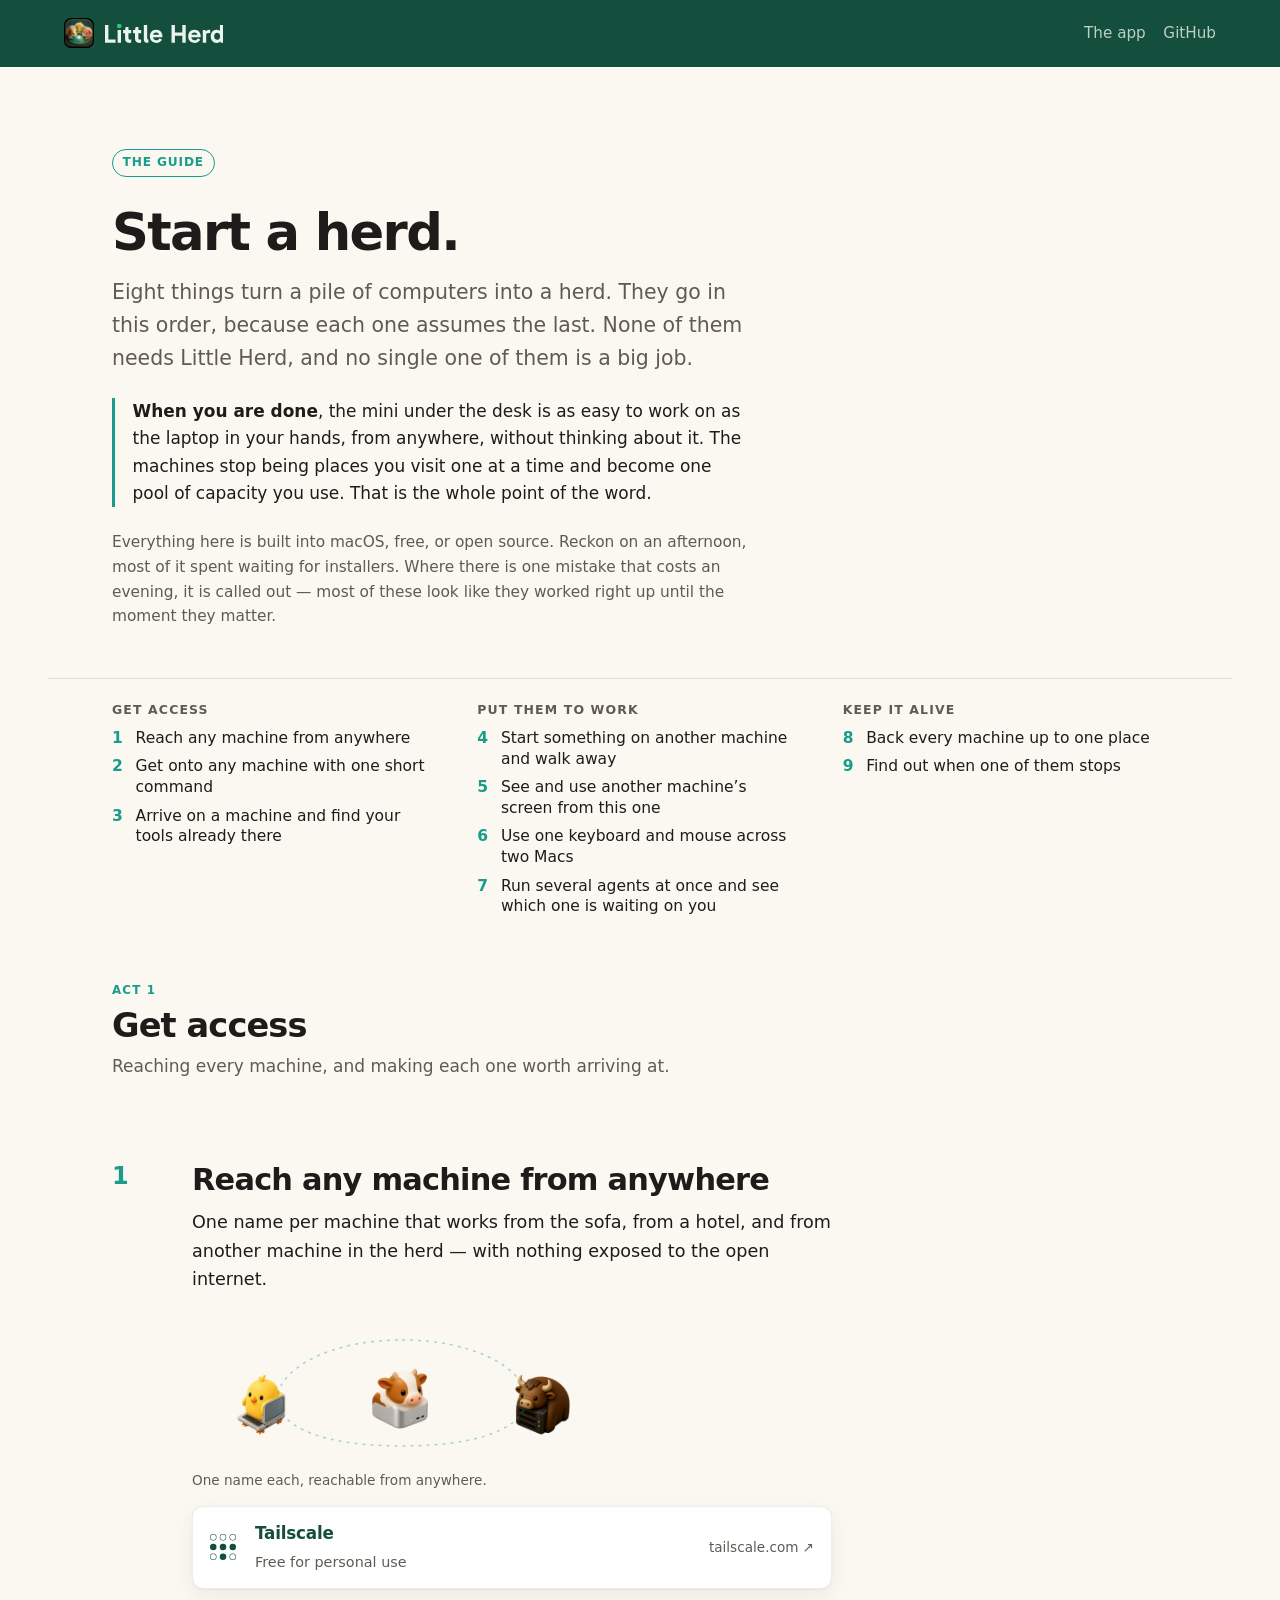
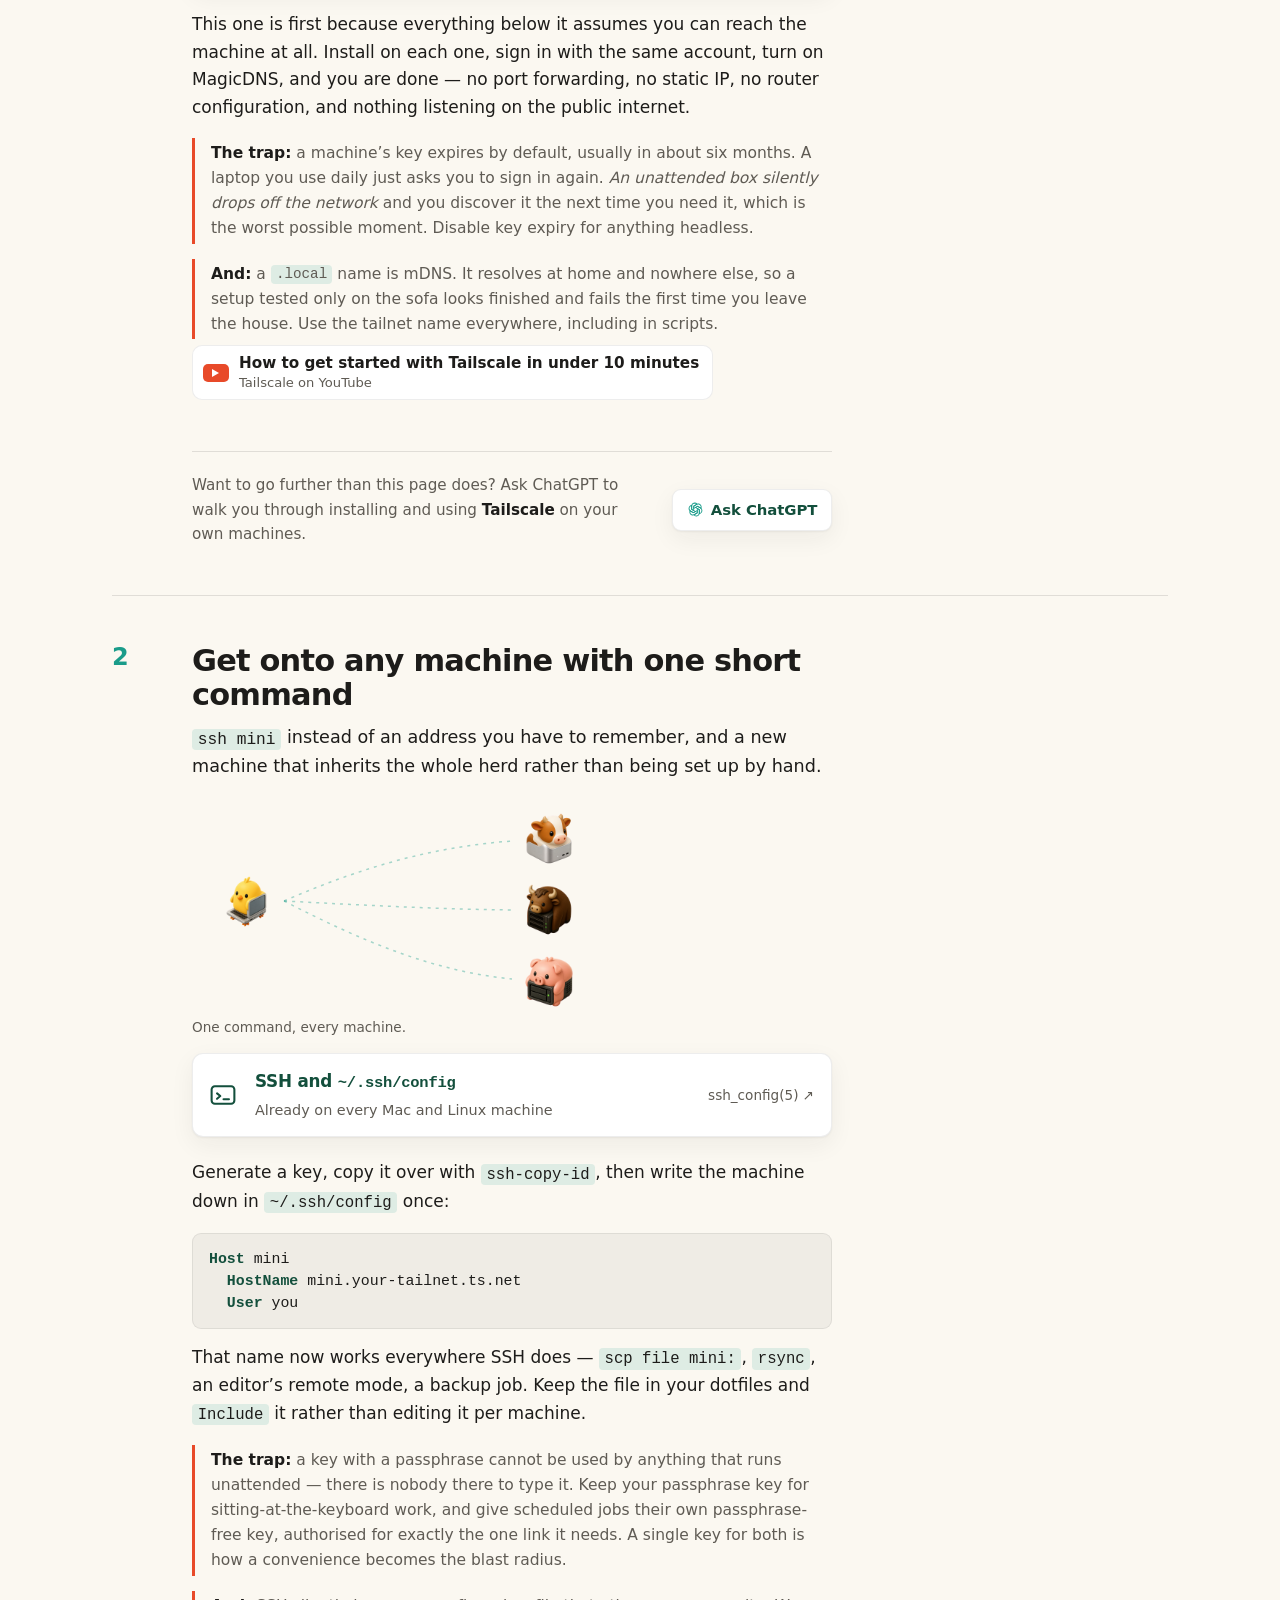
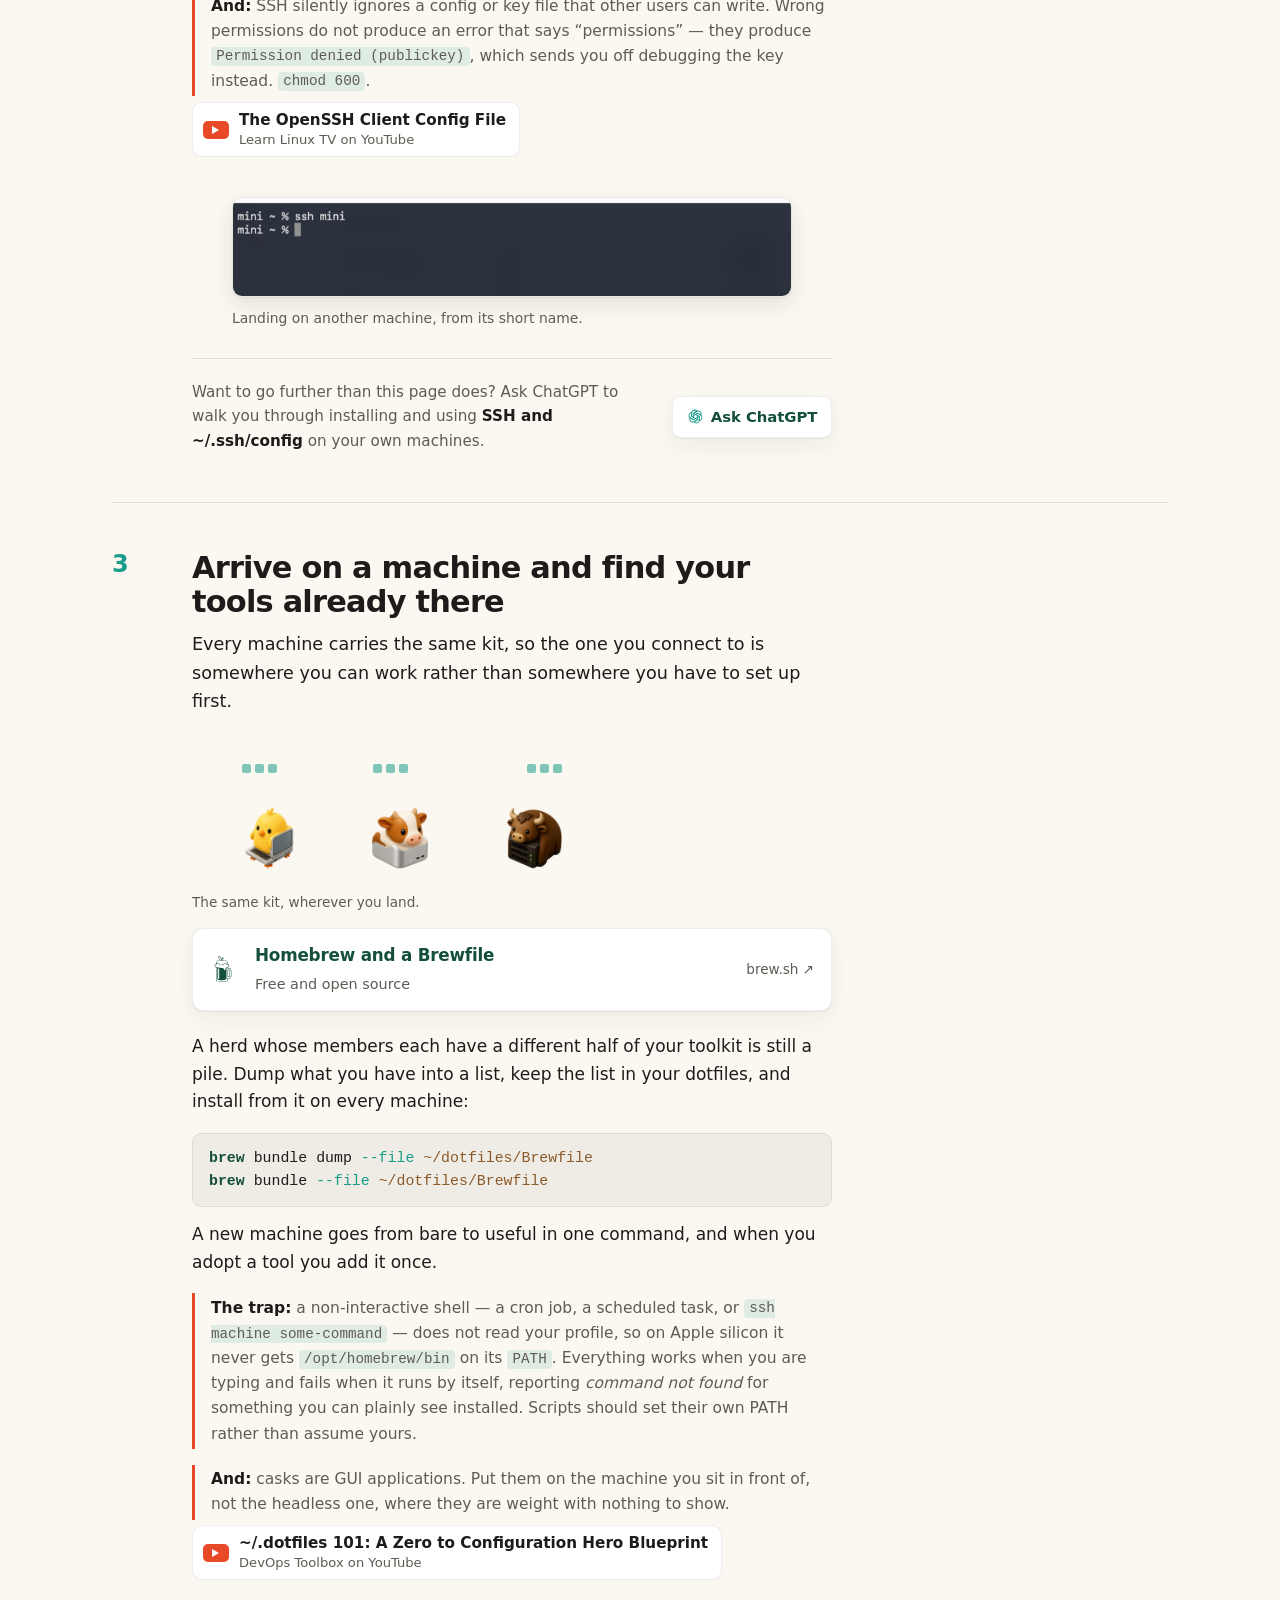
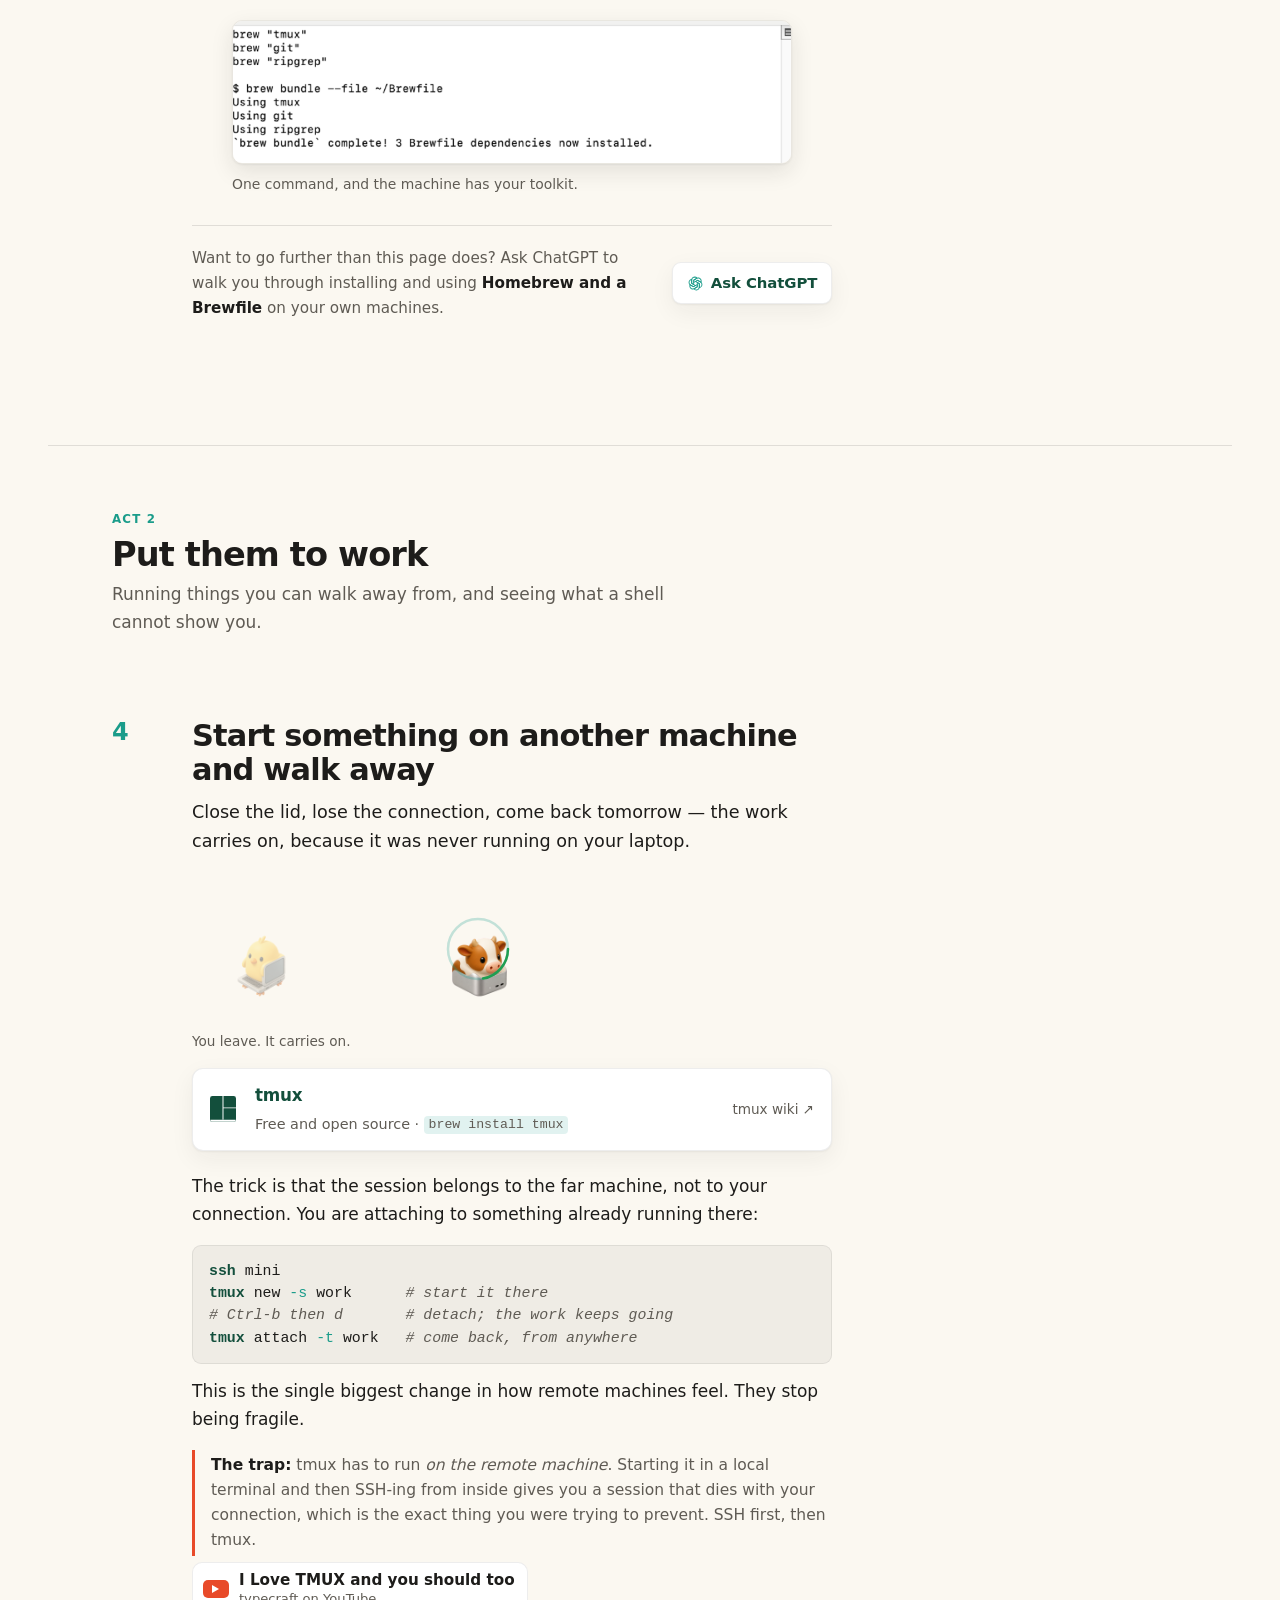
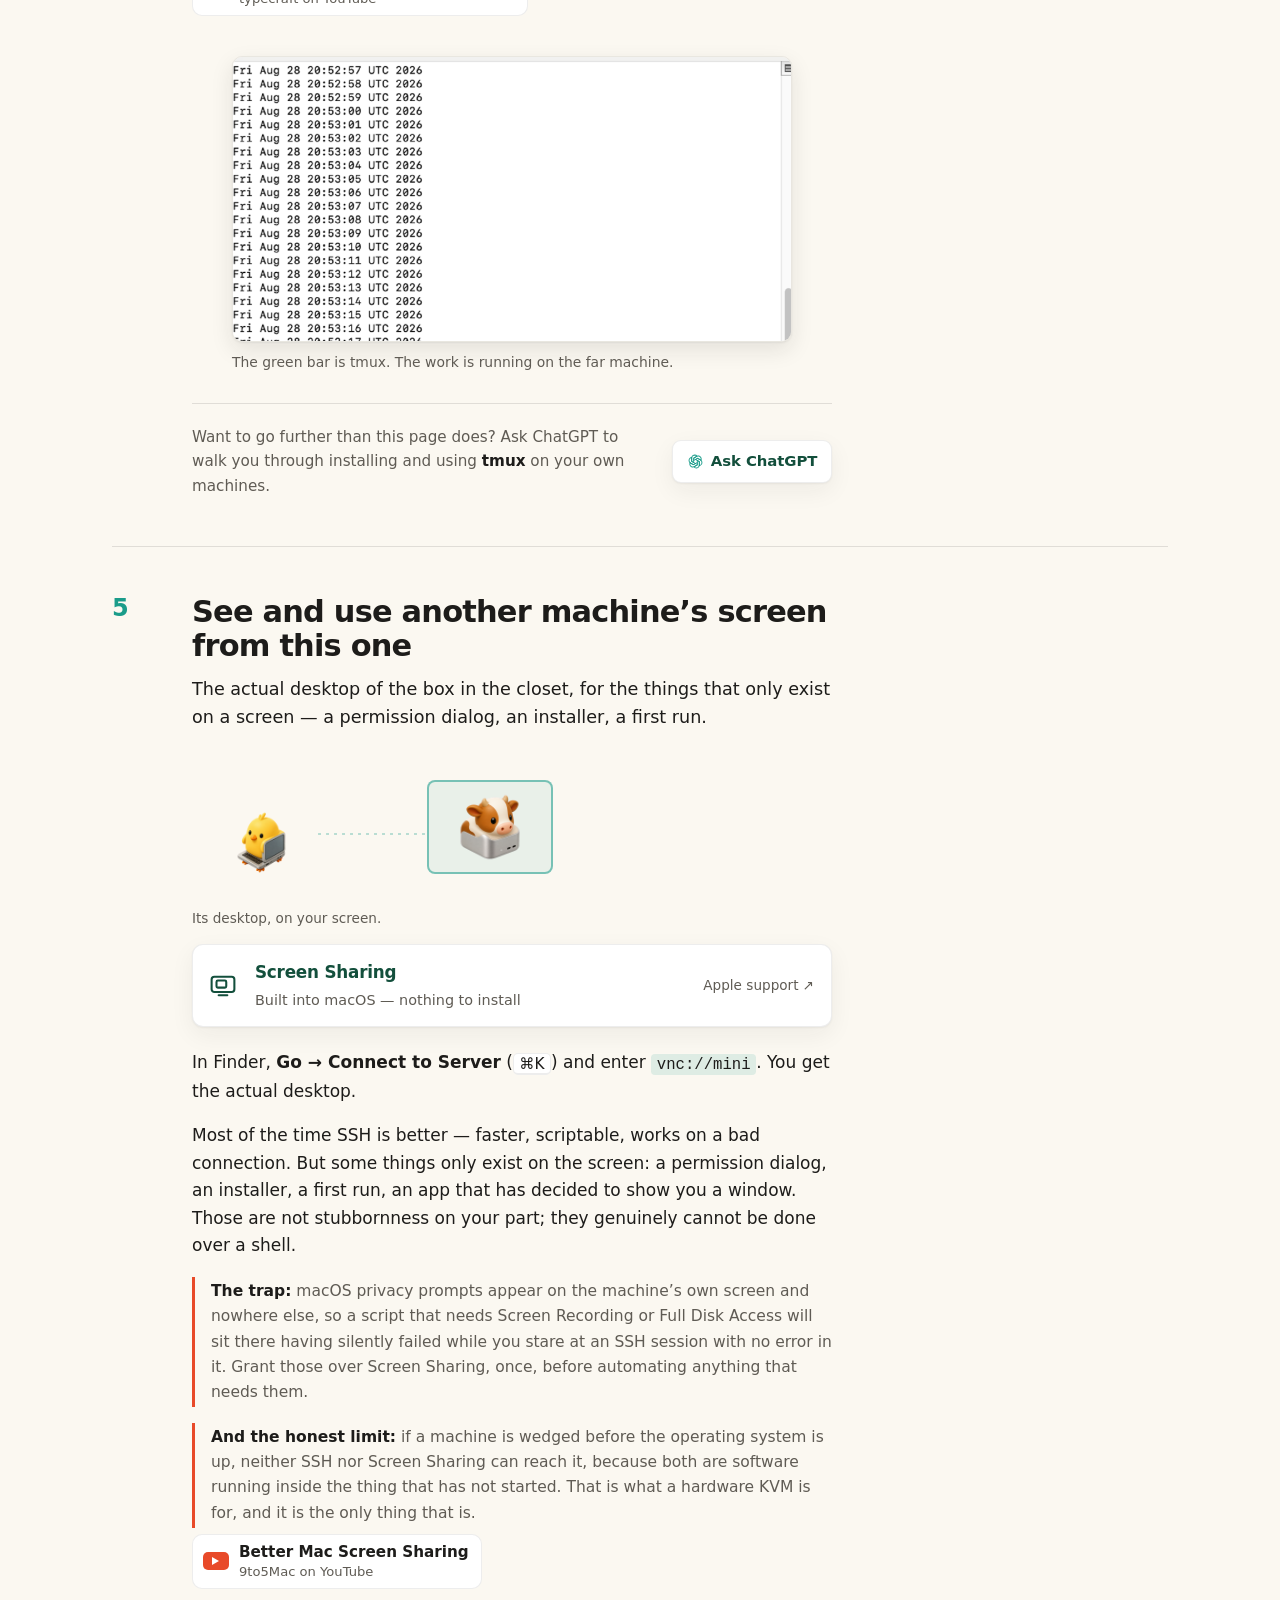
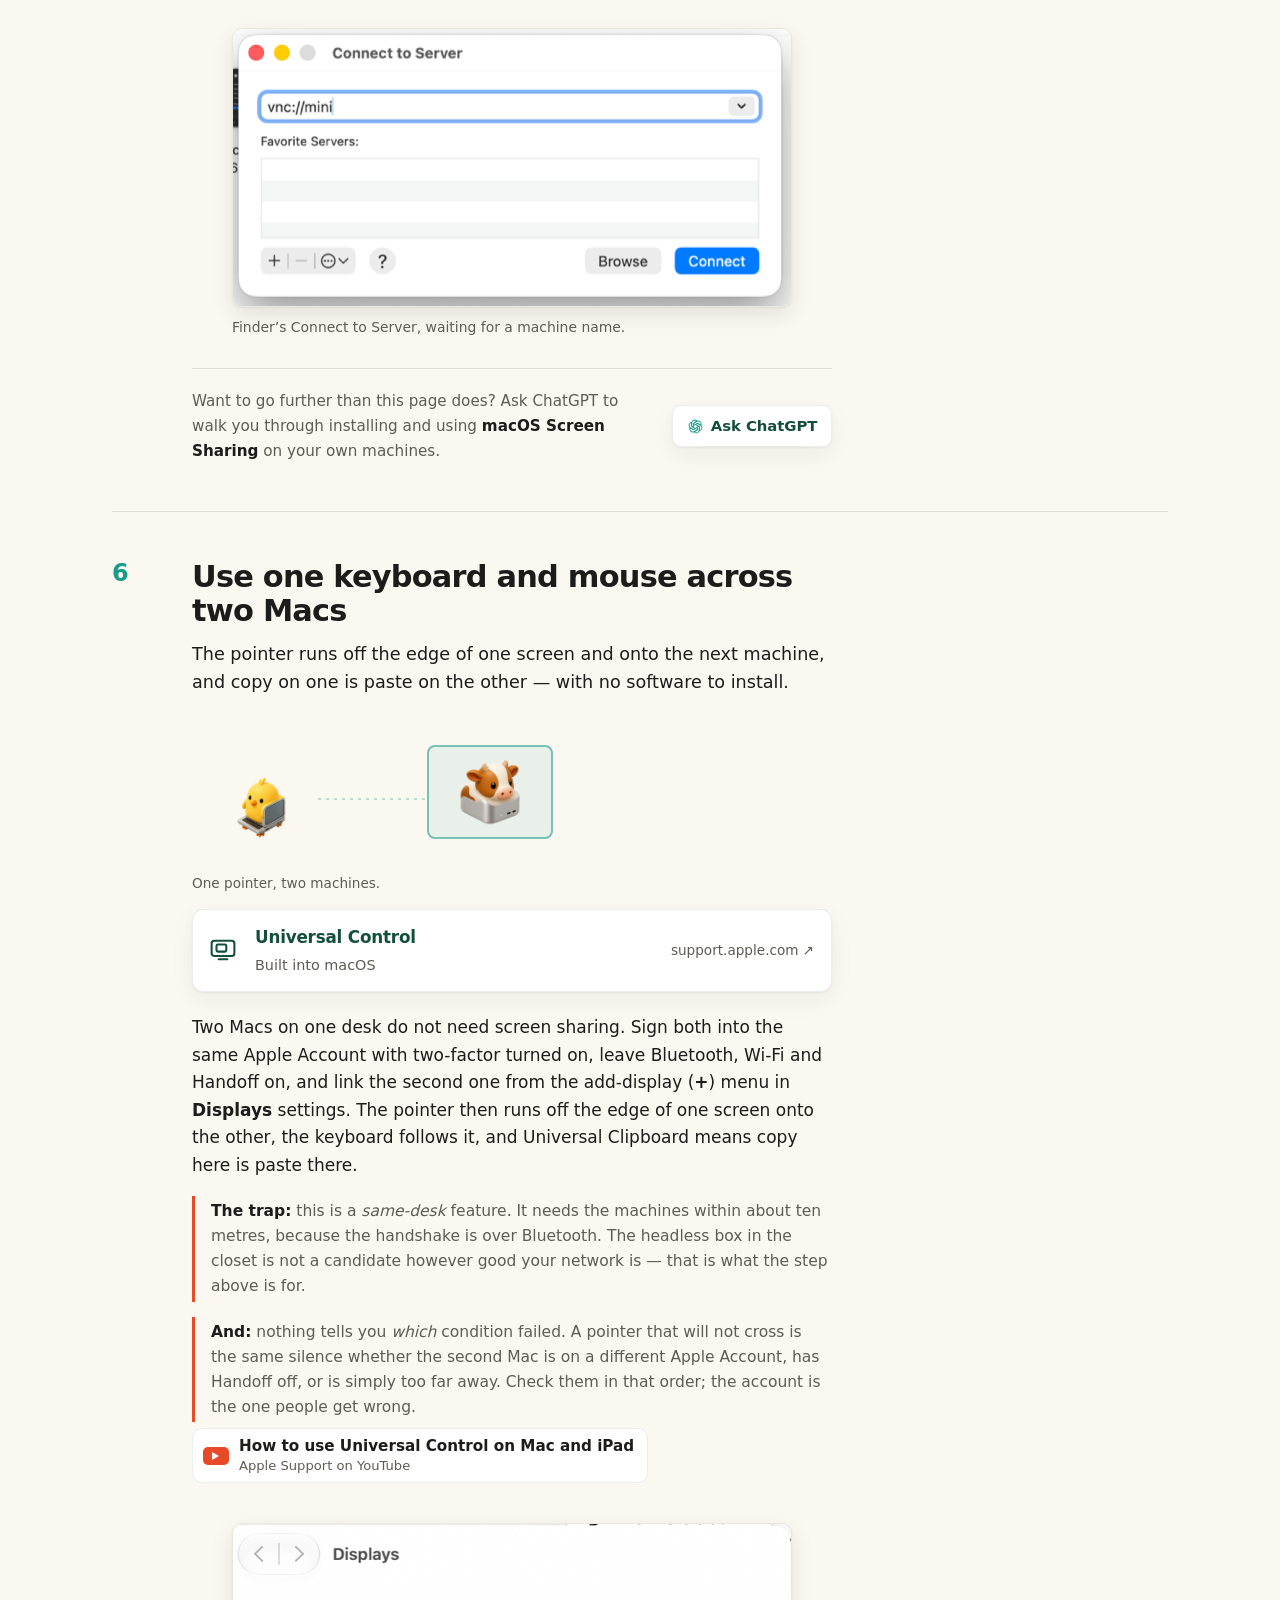
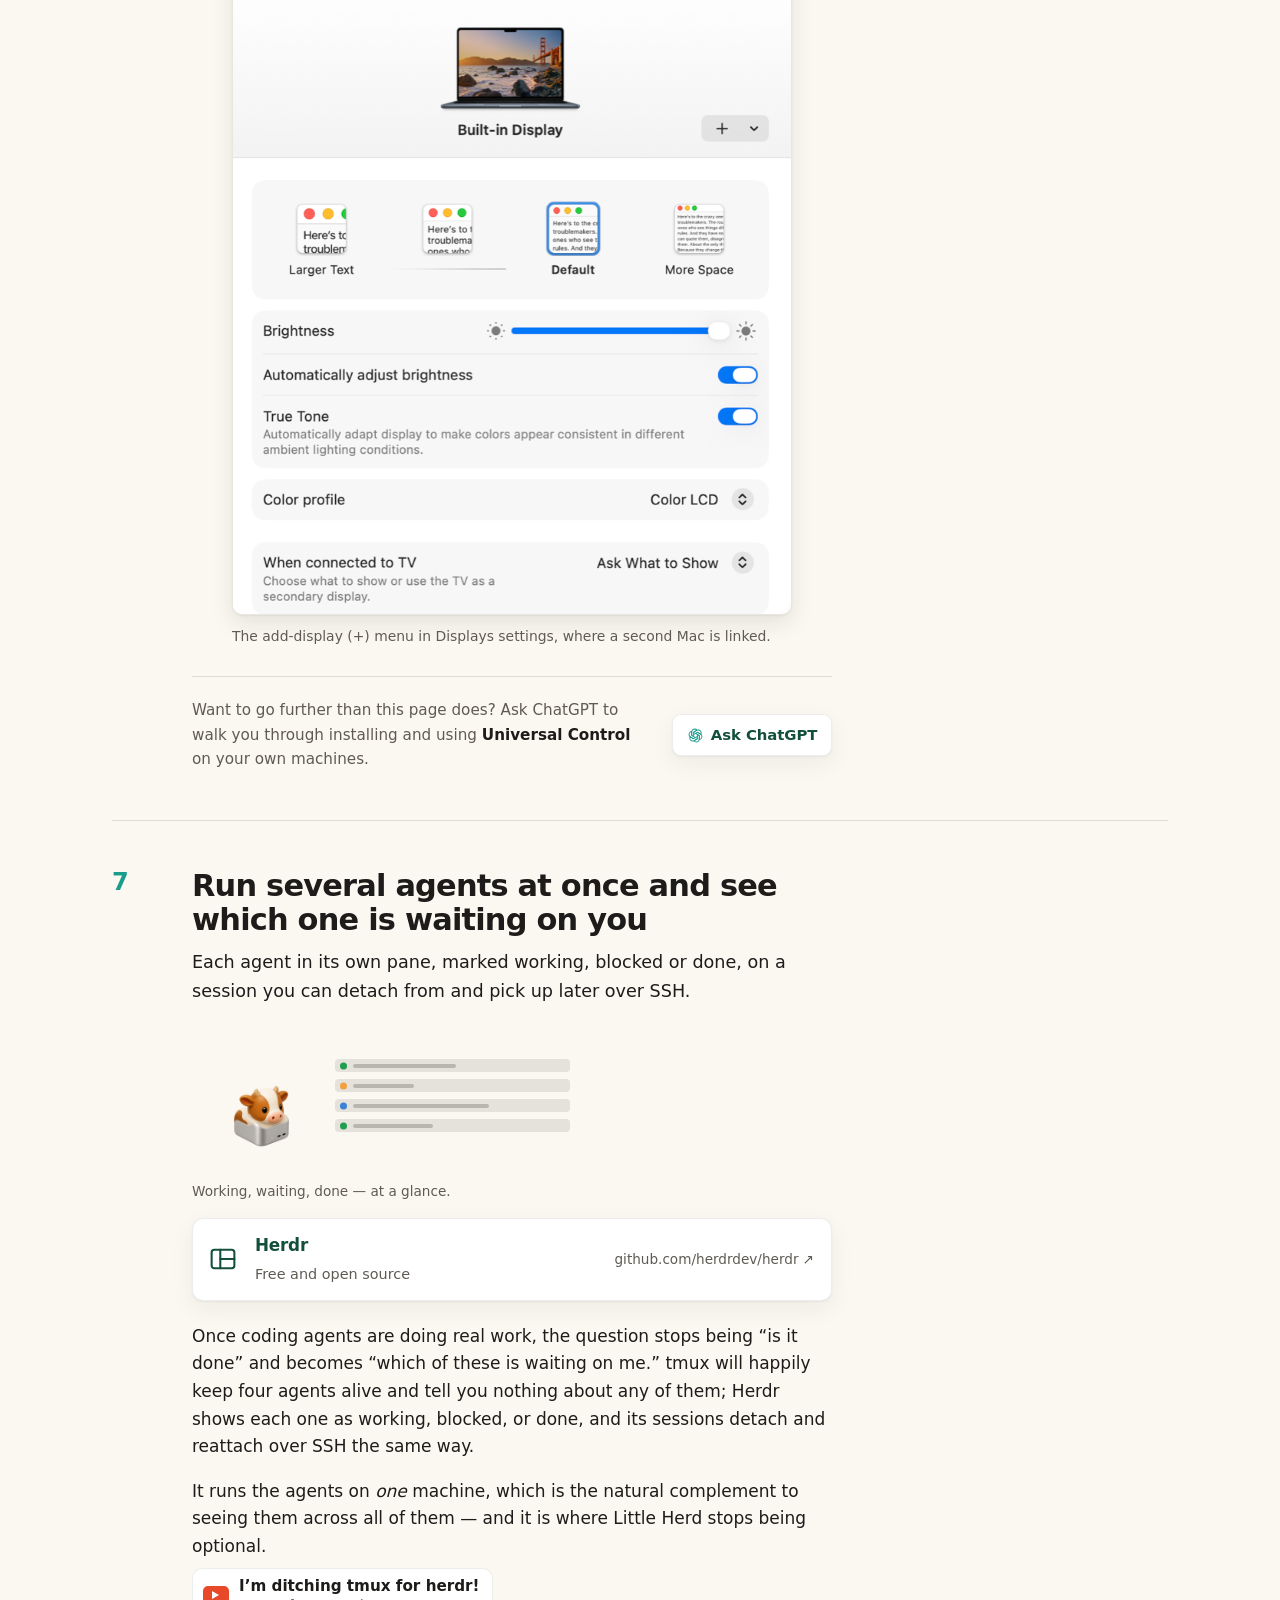
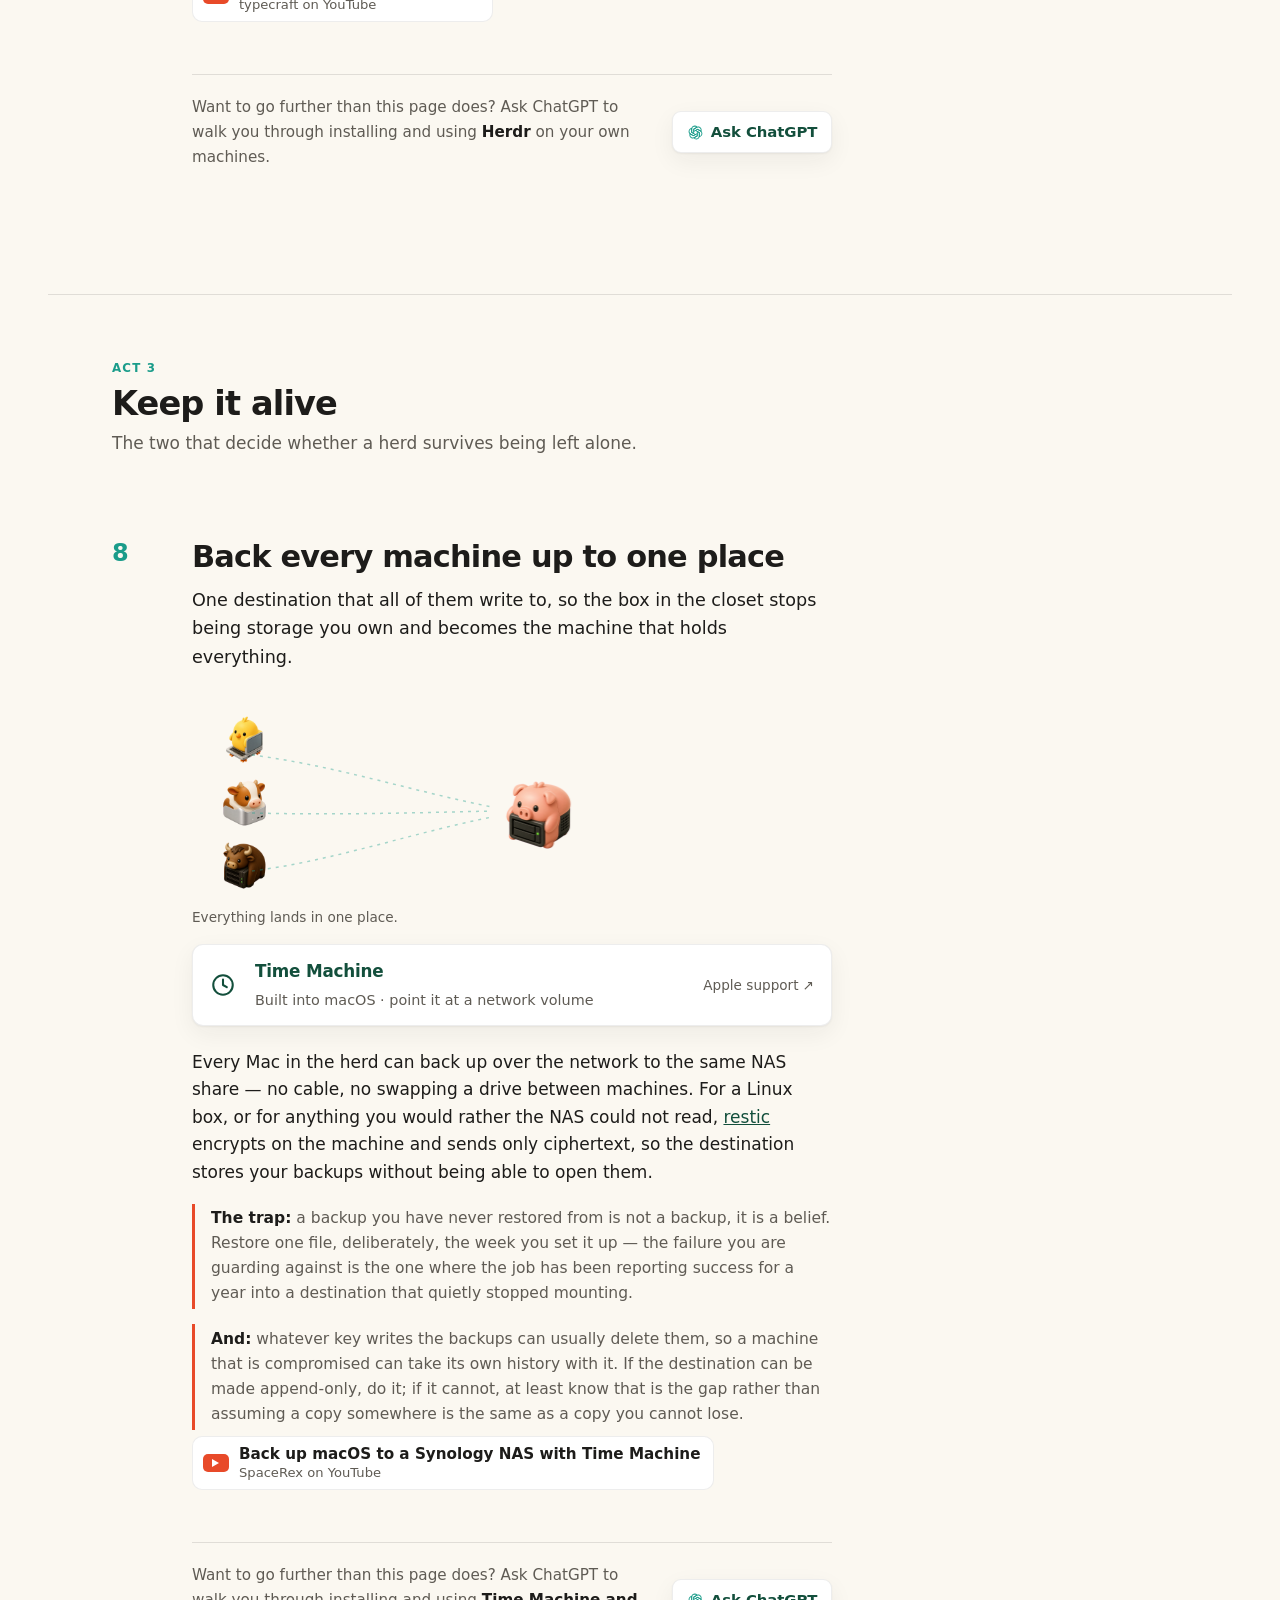
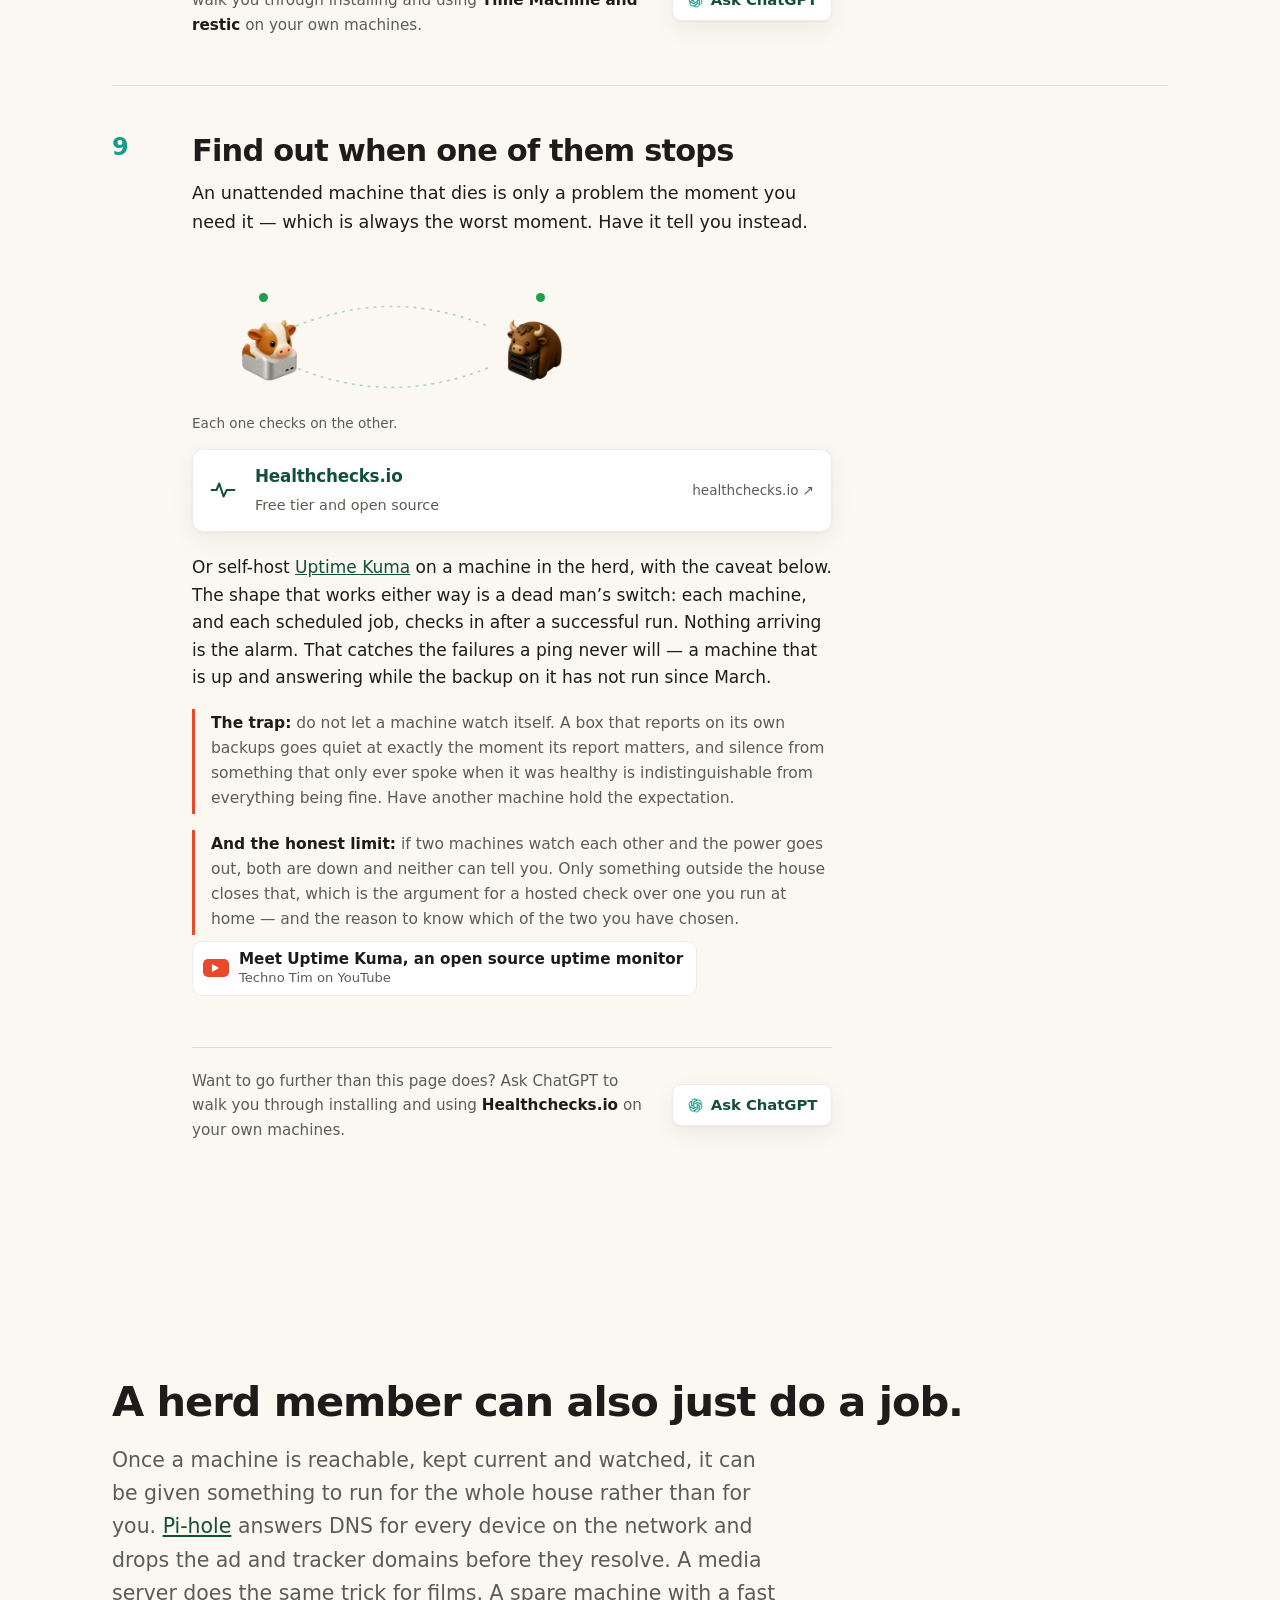
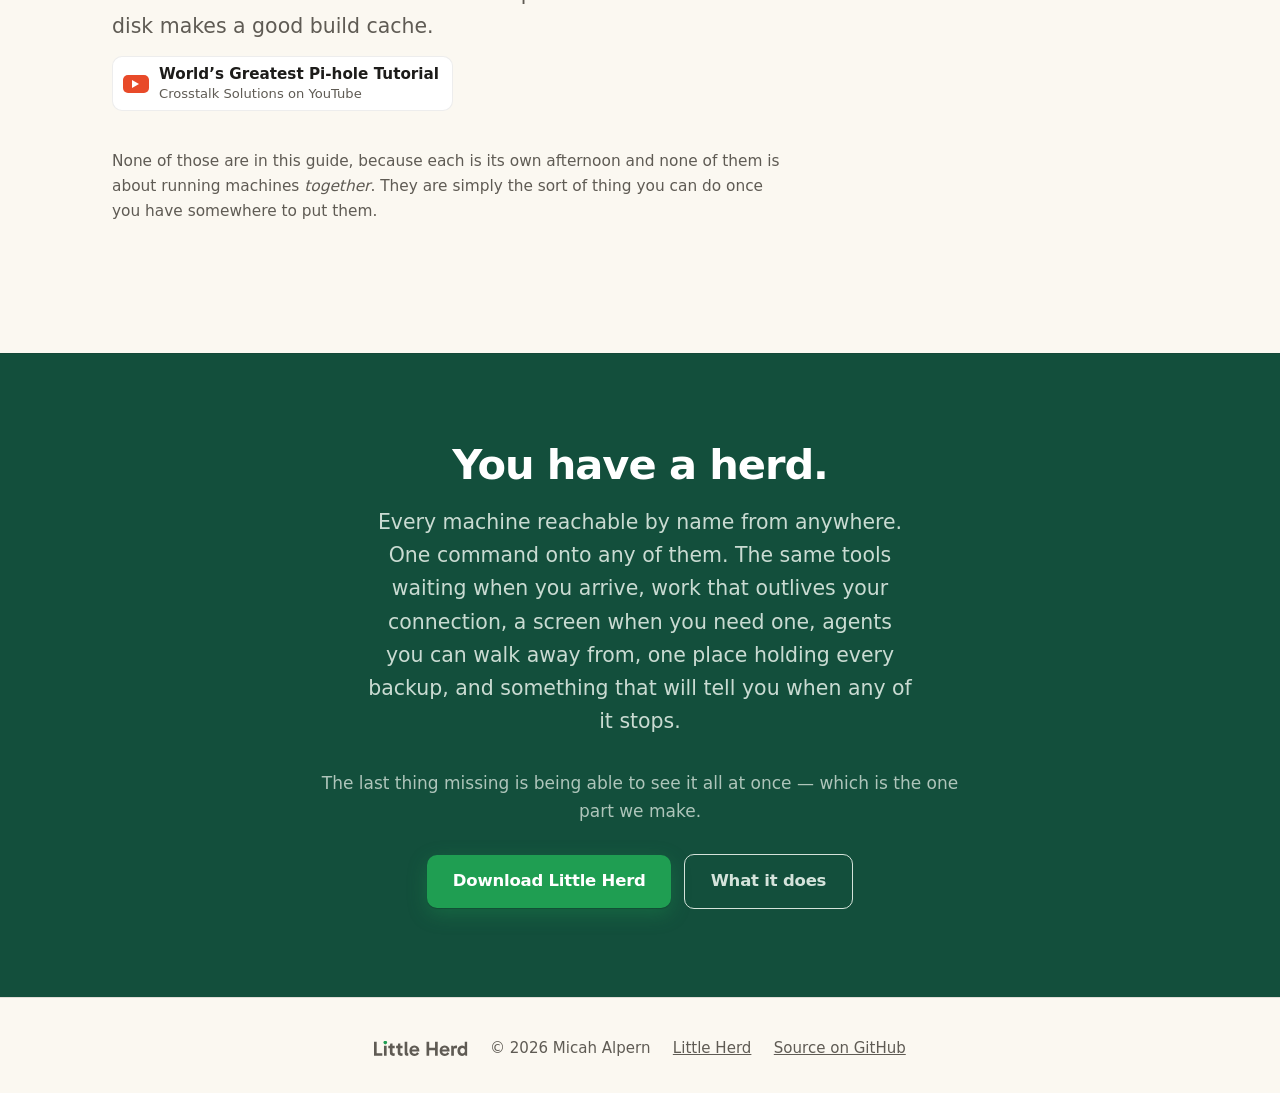
==== commit 0cb5165d: "Three actions, and a step about the one we cannot check Move To, on an agent card: every machine lis" ====
--- a/site/herd.html
+++ b/site/herd.html
@@ -46,7 +46,7 @@
   </div>
 </section>
 
-  <nav class="toc wrap" aria-label="The eight steps">
+  <nav class="toc wrap" aria-label="The nine steps">
       <div>
         <h3>Get access</h3>
         <ol>
@@ -60,21 +60,22 @@
         <ol>
         <li><a href="#detach"><b>4</b>Start something on another machine and walk away</a></li>
         <li><a href="#screen"><b>5</b>See and use another machine&rsquo;s screen from this one</a></li>
-        <li><a href="#agents"><b>6</b>Run several agents at once and see which one is waiting on you</a></li>
+        <li><a href="#control"><b>6</b>Use one keyboard and mouse across two Macs</a></li>
+        <li><a href="#agents"><b>7</b>Run several agents at once and see which one is waiting on you</a></li>
         </ol>
       </div>
       <div>
         <h3>Keep it alive</h3>
         <ol>
-        <li><a href="#backup"><b>7</b>Back every machine up to one place</a></li>
-        <li><a href="#alerts"><b>8</b>Find out when one of them stops</a></li>
+        <li><a href="#backup"><b>8</b>Back every machine up to one place</a></li>
+        <li><a href="#alerts"><b>9</b>Find out when one of them stops</a></li>
         </ol>
       </div>
   </nav>
-  <nav class="rail" aria-label="The eight steps" hidden>
+  <nav class="rail" aria-label="The nine steps" hidden>
     <div class="rail-in wrap">
       <span class="rail-act" aria-hidden="true">Get access</span>
-      <div class="rail-nums"><ol data-act="Get access"><li><a href="#reach" title="Reach any machine from anywhere"><span class="sr">1. Reach any machine from anywhere</span><span aria-hidden="true">1</span></a></li><li><a href="#connect" title="Get onto any machine with one short command"><span class="sr">2. Get onto any machine with one short command</span><span aria-hidden="true">2</span></a></li><li><a href="#tools" title="Arrive on a machine and find your tools already there"><span class="sr">3. Arrive on a machine and find your tools already there</span><span aria-hidden="true">3</span></a></li></ol><ol data-act="Put them to work"><li><a href="#detach" title="Start something on another machine and walk away"><span class="sr">4. Start something on another machine and walk away</span><span aria-hidden="true">4</span></a></li><li><a href="#screen" title="See and use another machine&rsquo;s screen from this one"><span class="sr">5. See and use another machine&rsquo;s screen from this one</span><span aria-hidden="true">5</span></a></li><li><a href="#agents" title="Run several agents at once and see which one is waiting on you"><span class="sr">6. Run several agents at once and see which one is waiting on you</span><span aria-hidden="true">6</span></a></li></ol><ol data-act="Keep it alive"><li><a href="#backup" title="Back every machine up to one place"><span class="sr">7. Back every machine up to one place</span><span aria-hidden="true">7</span></a></li><li><a href="#alerts" title="Find out when one of them stops"><span class="sr">8. Find out when one of them stops</span><span aria-hidden="true">8</span></a></li></ol></div>
+      <div class="rail-nums"><ol data-act="Get access"><li><a href="#reach" title="Reach any machine from anywhere"><span class="sr">1. Reach any machine from anywhere</span><span aria-hidden="true">1</span></a></li><li><a href="#connect" title="Get onto any machine with one short command"><span class="sr">2. Get onto any machine with one short command</span><span aria-hidden="true">2</span></a></li><li><a href="#tools" title="Arrive on a machine and find your tools already there"><span class="sr">3. Arrive on a machine and find your tools already there</span><span aria-hidden="true">3</span></a></li></ol><ol data-act="Put them to work"><li><a href="#detach" title="Start something on another machine and walk away"><span class="sr">4. Start something on another machine and walk away</span><span aria-hidden="true">4</span></a></li><li><a href="#screen" title="See and use another machine&rsquo;s screen from this one"><span class="sr">5. See and use another machine&rsquo;s screen from this one</span><span aria-hidden="true">5</span></a></li><li><a href="#control" title="Use one keyboard and mouse across two Macs"><span class="sr">6. Use one keyboard and mouse across two Macs</span><span aria-hidden="true">6</span></a></li><li><a href="#agents" title="Run several agents at once and see which one is waiting on you"><span class="sr">7. Run several agents at once and see which one is waiting on you</span><span aria-hidden="true">7</span></a></li></ol><ol data-act="Keep it alive"><li><a href="#backup" title="Back every machine up to one place"><span class="sr">8. Back every machine up to one place</span><span aria-hidden="true">8</span></a></li><li><a href="#alerts" title="Find out when one of them stops"><span class="sr">9. Find out when one of them stops</span><span aria-hidden="true">9</span></a></li></ol></div>
     </div>
   </nav>
   <div class="act wrap">
@@ -367,8 +368,64 @@
     </div>
   </li>
 
+  <li class="step" id="control">
+    <div class="step-n">6</div>
+    <div class="step-body">
+      <h2>Use one keyboard and mouse across two Macs</h2>
+      <p class="what">The pointer runs off the edge of one screen and onto the next machine, and copy on one is paste on the other &mdash; with no software to install.</p>
+      <figure class="fig fig-screen">
+        <img class="f1" src="images/herdware/chick-laptop.png" alt="">
+        <span class="pane"><img src="images/herdware/calf-mini.png" alt=""></span>
+        <svg class="s-wire" viewBox="0 0 420 150" preserveAspectRatio="xMidYMid meet">
+          <path class="s-route" d="M126 78 L 236 78"/>
+          <path class="s-pulse" d="M126 78 L 236 78"/>
+        </svg>
+        <figcaption>One pointer, two machines.</figcaption>
+      </figure>
+      <a class="tool" href="https://support.apple.com/en-us/102459">
+        <svg class="tool-logo" viewBox="0 0 24 24" xmlns="http://www.w3.org/2000/svg" fill="none" stroke="currentColor" stroke-width="1.9" stroke-linecap="round" stroke-linejoin="round" aria-hidden="true"><rect x="1.5" y="3.5" width="21" height="14" rx="2.5"/><rect x="6" y="7" width="9" height="6.5" rx="1.2"/><path d="M8 20.5h8"/></svg>
+        <span class="tool-name">Universal Control</span>
+        <span class="tool-note">Built into macOS</span>
+        <span class="tool-go">support.apple.com &#8599;</span>
+      </a>
+      <p>Two Macs on one desk do not need screen sharing. Sign both into the
+        same Apple Account with two-factor turned on, leave Bluetooth, Wi-Fi
+        and Handoff on, and link the second one from the add-display
+        (<b>+</b>) menu in <b>Displays</b> settings. The pointer then runs off
+        the edge of one screen onto the other, the keyboard follows it, and
+        Universal Clipboard means copy here is paste there.</p>
+      <p class="trap"><b>The trap:</b> this is a <em>same-desk</em> feature. It
+        needs the machines within about ten metres, because the handshake is
+        over Bluetooth. The headless box in the closet is not a candidate
+        however good your network is &mdash; that is what the step above is
+        for.</p>
+      <p class="trap"><b>And:</b> nothing tells you <em>which</em> condition
+        failed. A pointer that will not cross is the same silence whether the
+        second Mac is on a different Apple Account, has Handoff off, or is
+        simply too far away. Check them in that order; the account is the one
+        people get wrong.</p>
+      <a class="vid" href="https://www.youtube.com/watch?v=9tRzhE-wyNg"
+         target="_blank" rel="noopener">
+        <span class="vid-play" aria-hidden="true"></span>
+        <span class="vid-txt"><b>How to use Universal Control on Mac and iPad</b><i>Apple Support on YouTube</i></span>
+      </a>
+      <figure class="shot-fig">
+        <img src="images/guide/universal-control.png" alt="The add-display (+) menu in Displays settings, where a second Mac is linked." loading="lazy">
+        <figcaption>The add-display (+) menu in Displays settings, where a second Mac is linked.</figcaption>
+      </figure>
+      <div class="ask">
+        <p>Want to go further than this page does? Ask ChatGPT to walk you
+          through installing and using <b>Universal Control</b> on your own machines.</p>
+        <a class="ask-btn" href="https://chatgpt.com/?q=I%20have%20two%20Macs%20on%20the%20same%20desk%20and%20I%20want%20one%20keyboard%20and%20mouse%20to%20work%20across%20both%2C%20with%20copy%20and%20paste%20between%20them.%20Explain%20Universal%20Control%20and%20Universal%20Clipboard%3A%20what%20each%20one%20needs%20%28same%20Apple%20Account%20with%20two-factor%2C%20Bluetooth%2C%20Wi-Fi%20and%20Handoff%20on%2C%20machines%20close%20together%29%2C%20how%20to%20link%20a%20second%20Mac%20from%20the%20add-display%20menu%20in%20Displays%20settings%2C%20how%20the%20two%20features%20differ%2C%20and%20the%20common%20reasons%20the%20pointer%20refuses%20to%20cross.%20Then%20tell%20me%20what%20to%20use%20instead%20when%20the%20other%20machine%20is%20in%20another%20room%20or%20another%20building." target="_blank" rel="noopener">
+          <svg class="ask-mark" viewBox="104 232 2199 1942" xmlns="http://www.w3.org/2000/svg" fill="currentColor" aria-hidden="true"><path id="oa" d="M1107.3 299.1c-197.999 0-373.9 127.3-435.2 315.3L650 743.5v427.9c0 21.4 11 40.4 29.4 51.4l344.5 198.515V833.3h.1v-27.9L1372.7 604c33.715-19.52 70.44-32.857 108.47-39.828L1447.6 450.3C1361 353.5 1237.1 298.5 1107.3 299.1zm0 117.5-.6.6c79.699 0 156.3 27.5 217.6 78.4-2.5 1.2-7.4 4.3-11 6.1L952.8 709.3c-18.4 10.4-29.4 30-29.4 51.4V1248l-155.1-89.4V755.8c-.1-187.099 151.601-338.9 339-339.2z"/><use href="#oa" transform="rotate(60 1203 1203)"/><use href="#oa" transform="rotate(120 1203 1203)"/><use href="#oa" transform="rotate(180 1203 1203)"/><use href="#oa" transform="rotate(240 1203 1203)"/><use href="#oa" transform="rotate(300 1203 1203)"/></svg>
+          Ask ChatGPT
+        </a>
+      </div>
+    </div>
+  </li>
+
   <li class="step" id="agents">
-    <div class="step-n">6</div>
+    <div class="step-n">7</div>
     <div class="step-body">
       <h2>Run several agents at once and see which one is waiting on you</h2>
       <p class="what">Each agent in its own pane, marked working, blocked or done, on a session you can detach from and pick up later over SSH.</p>
@@ -419,7 +476,7 @@
 
   <ol class="steps wrap">
   <li class="step" id="backup">
-    <div class="step-n">7</div>
+    <div class="step-n">8</div>
     <div class="step-body">
       <h2>Back every machine up to one place</h2>
       <p class="what">One destination that all of them write to, so the box in
@@ -479,7 +536,7 @@
   </li>
 
   <li class="step" id="alerts">
-    <div class="step-n">8</div>
+    <div class="step-n">9</div>
     <div class="step-body">
       <h2>Find out when one of them stops</h2>
       <p class="what">An unattended machine that dies is only a problem the
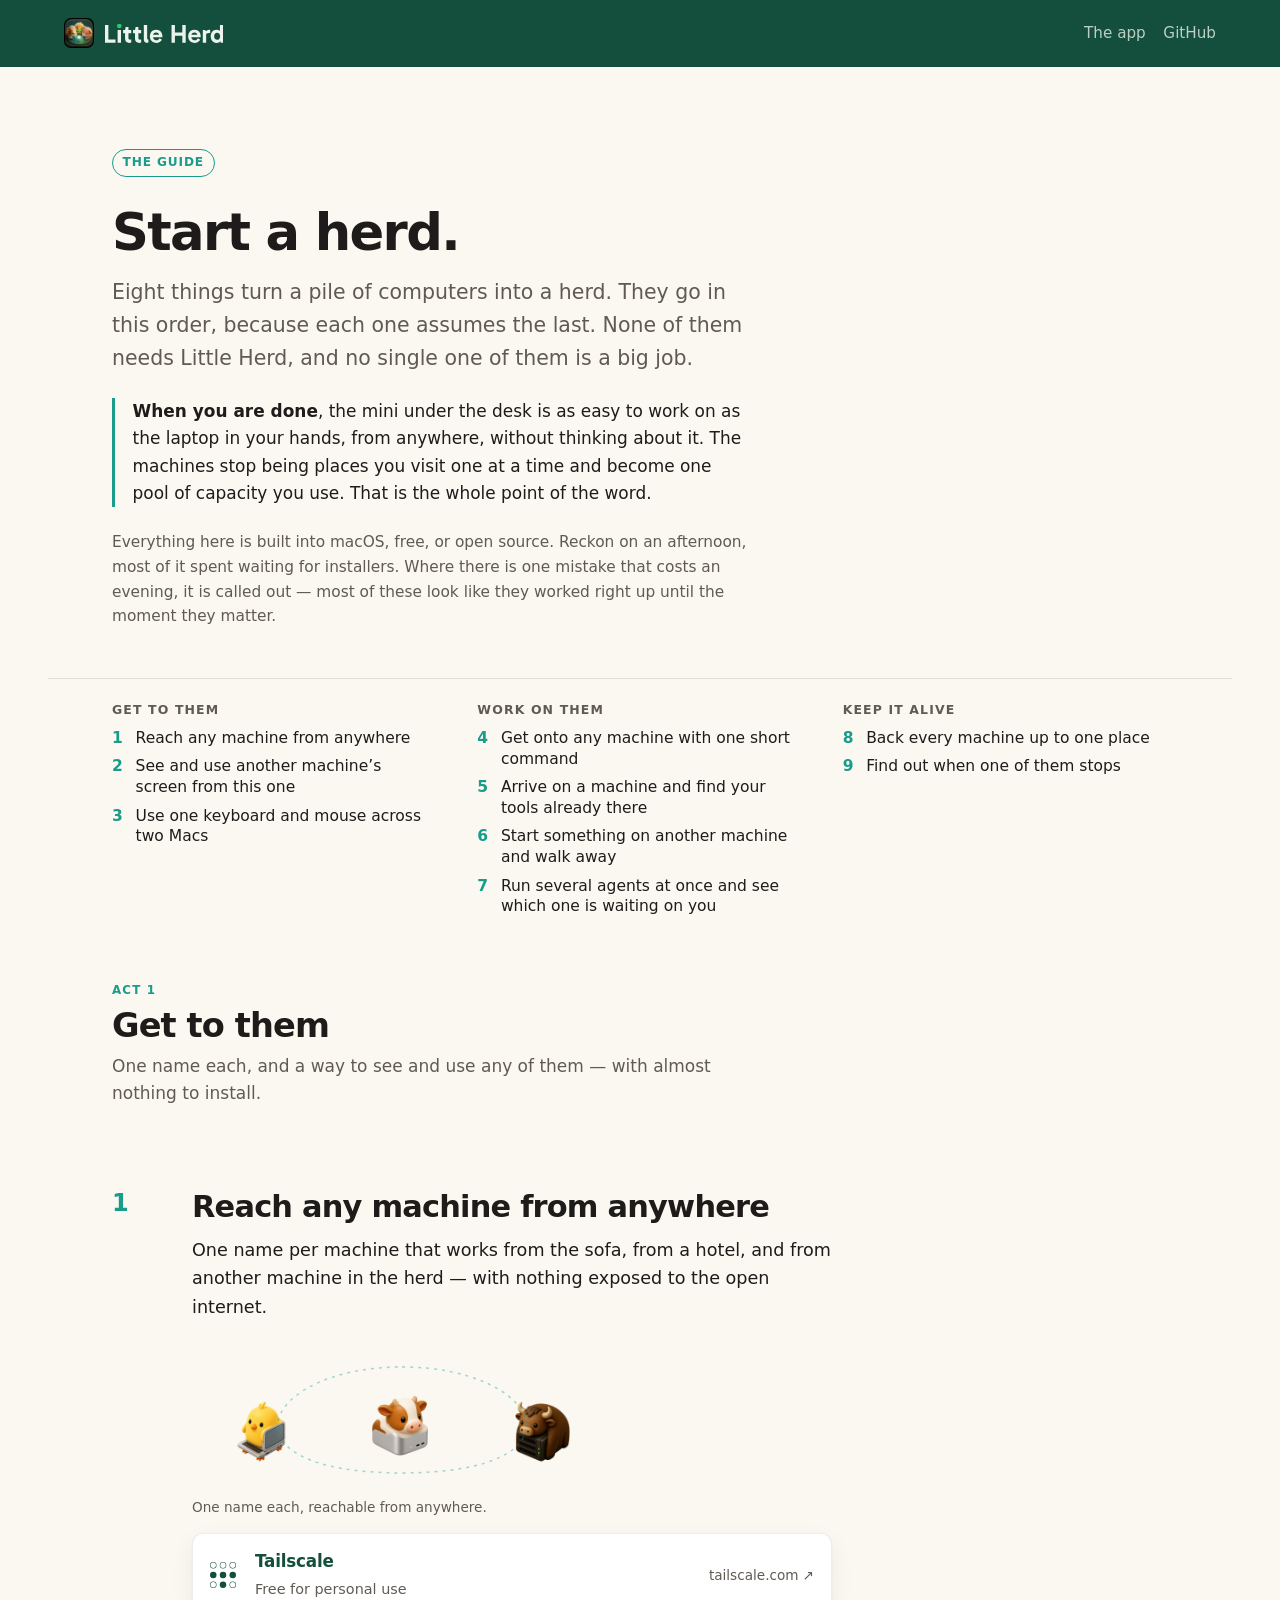
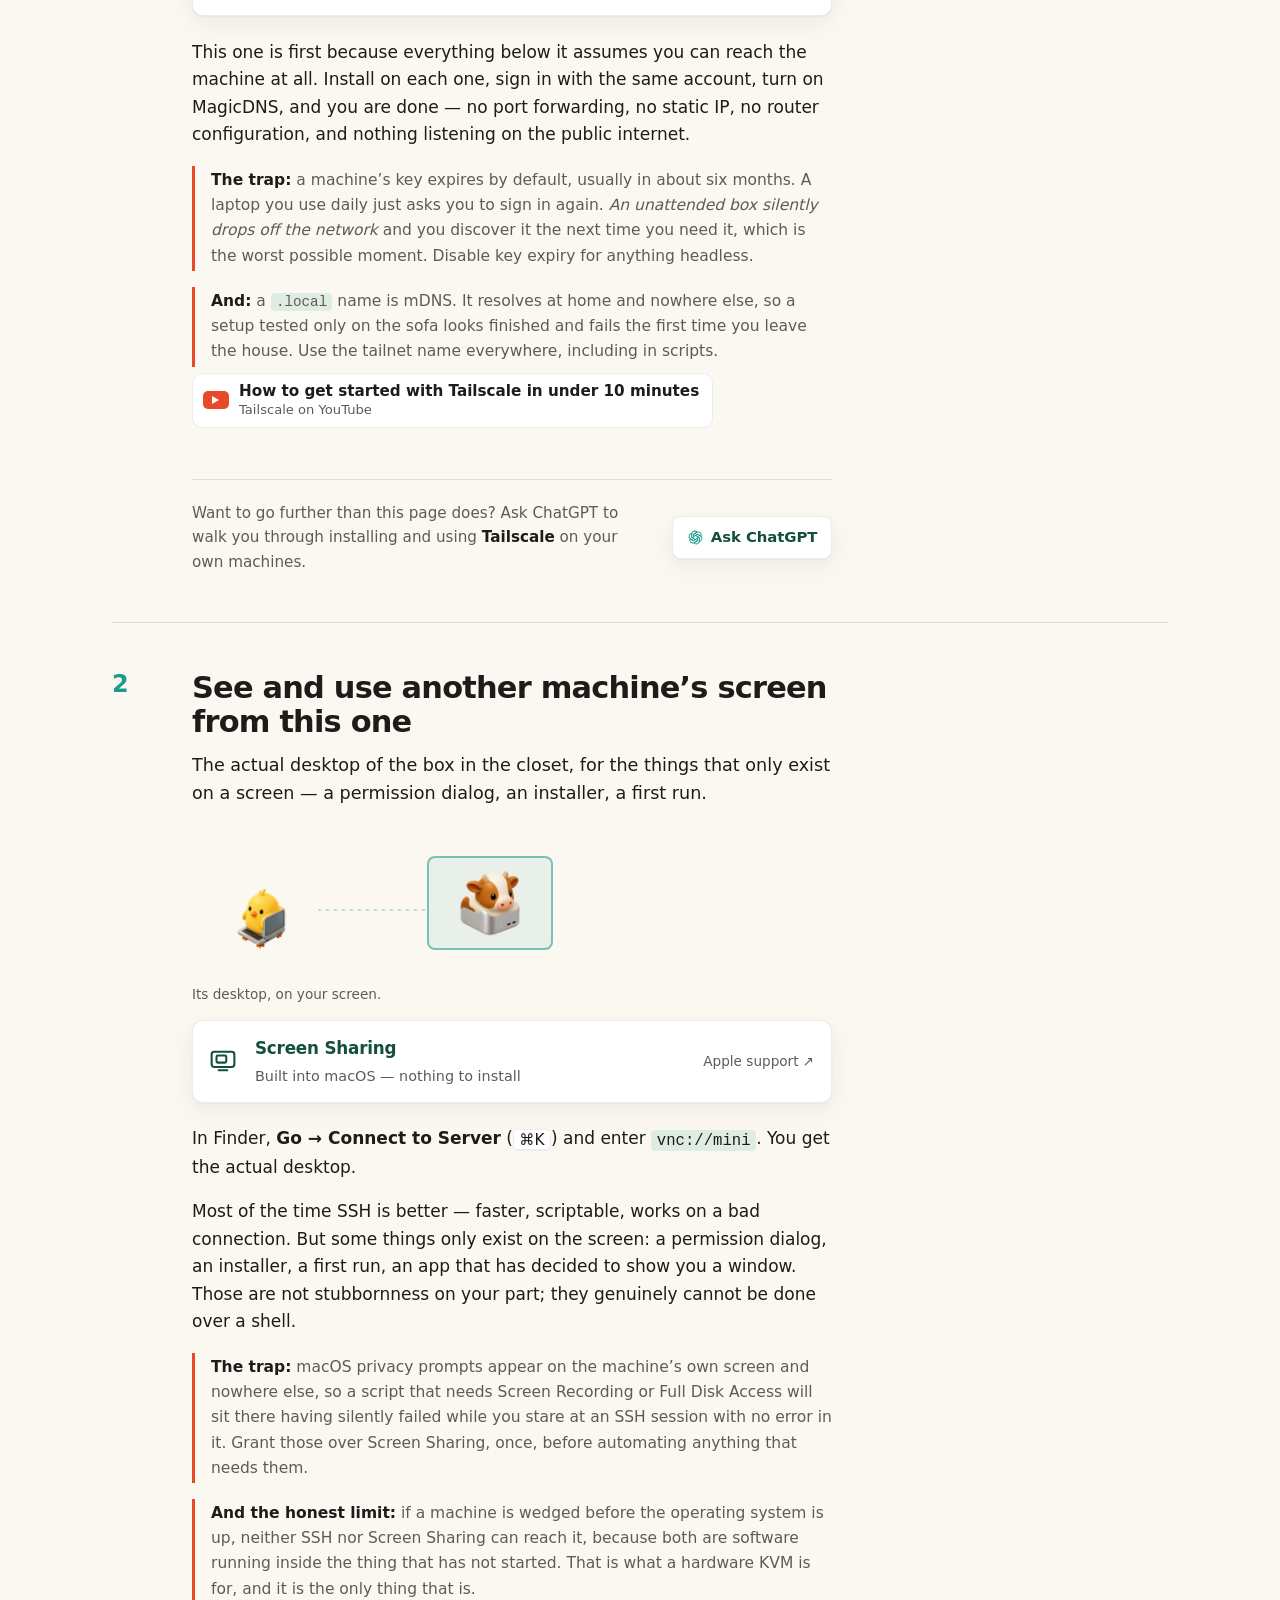
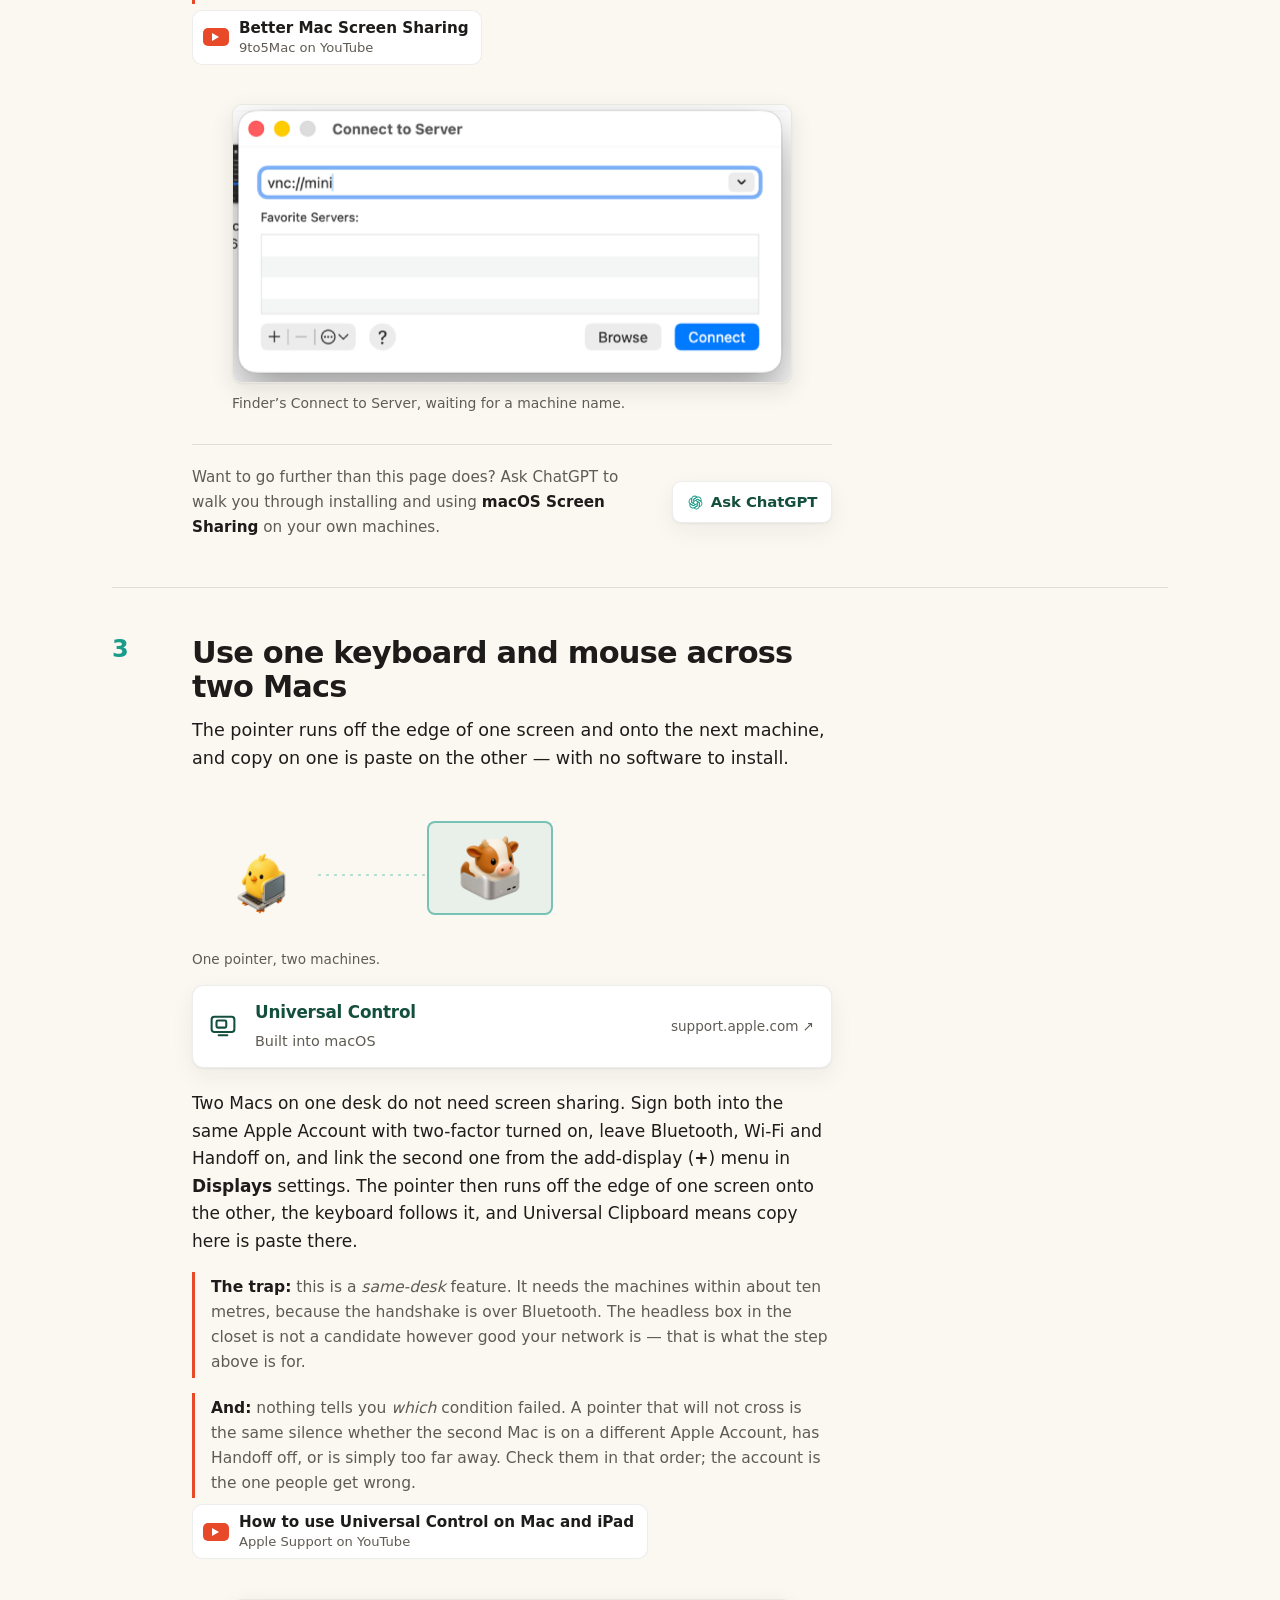
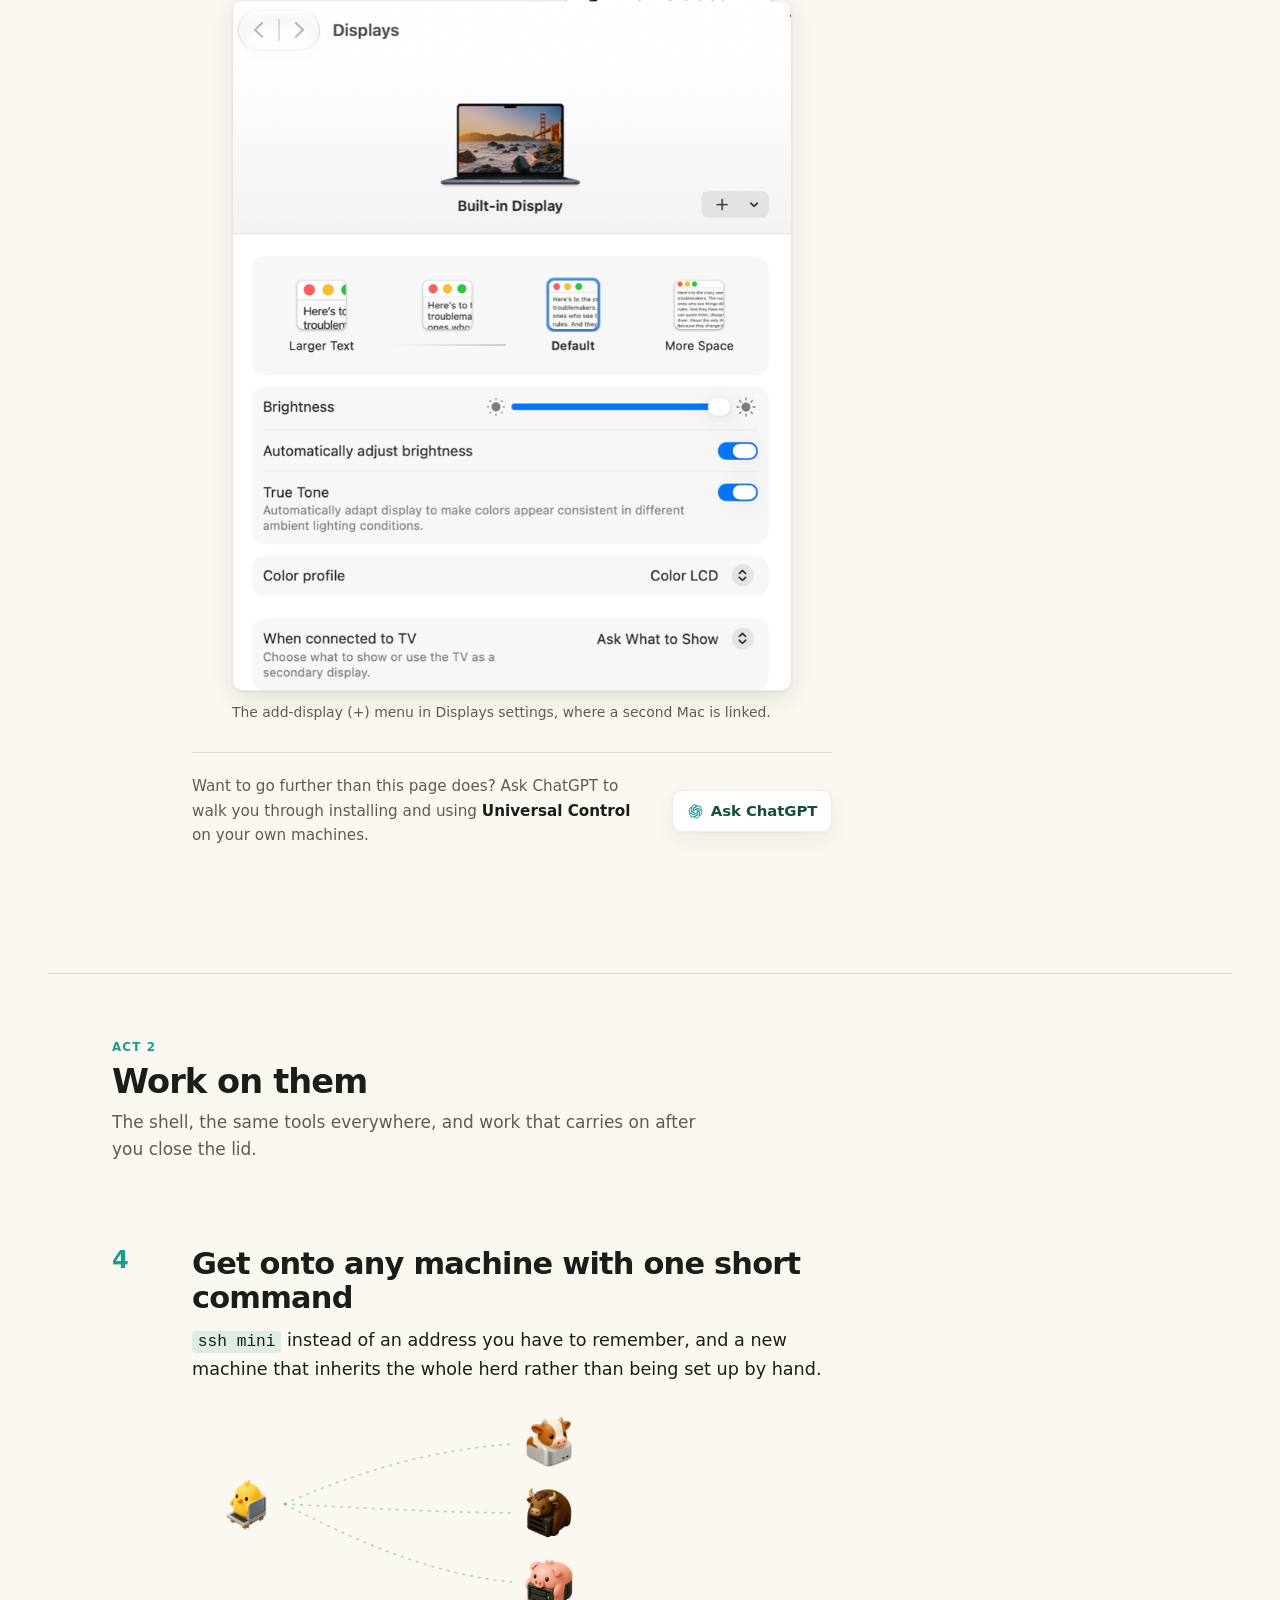
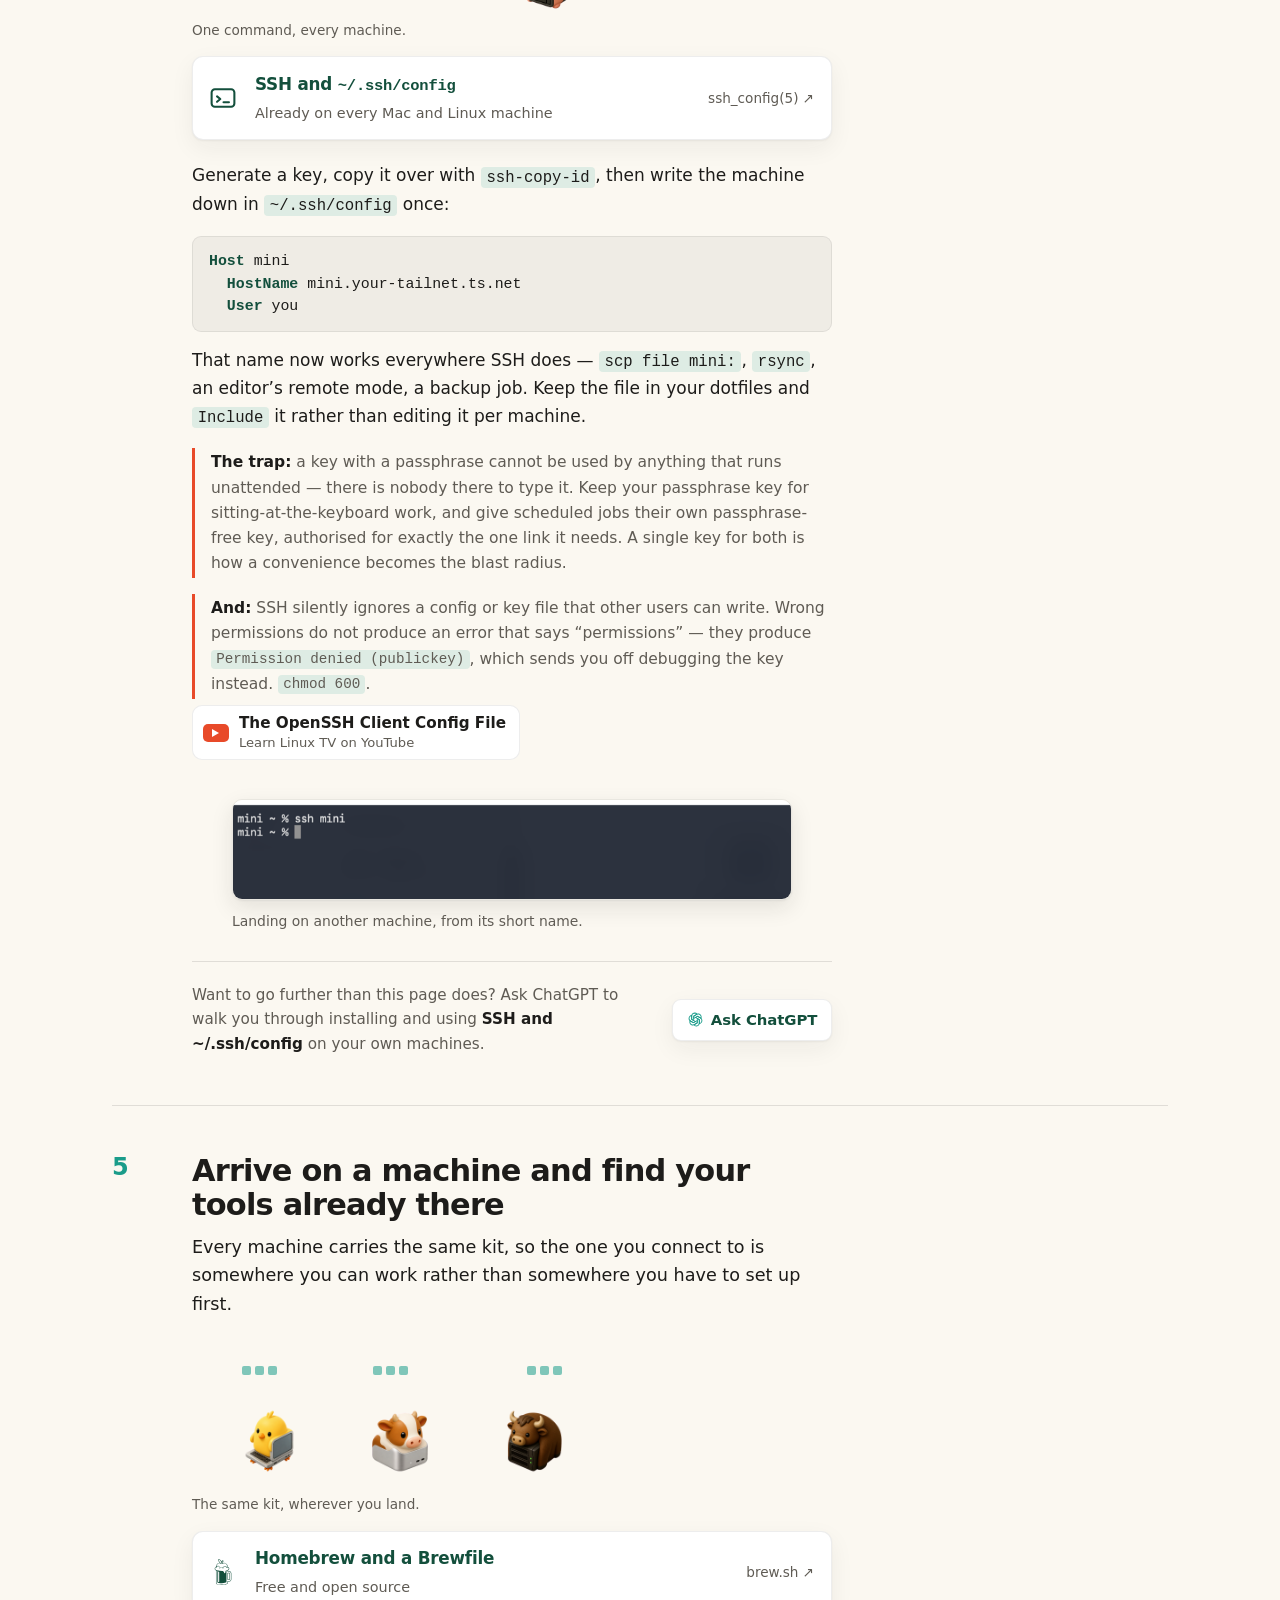
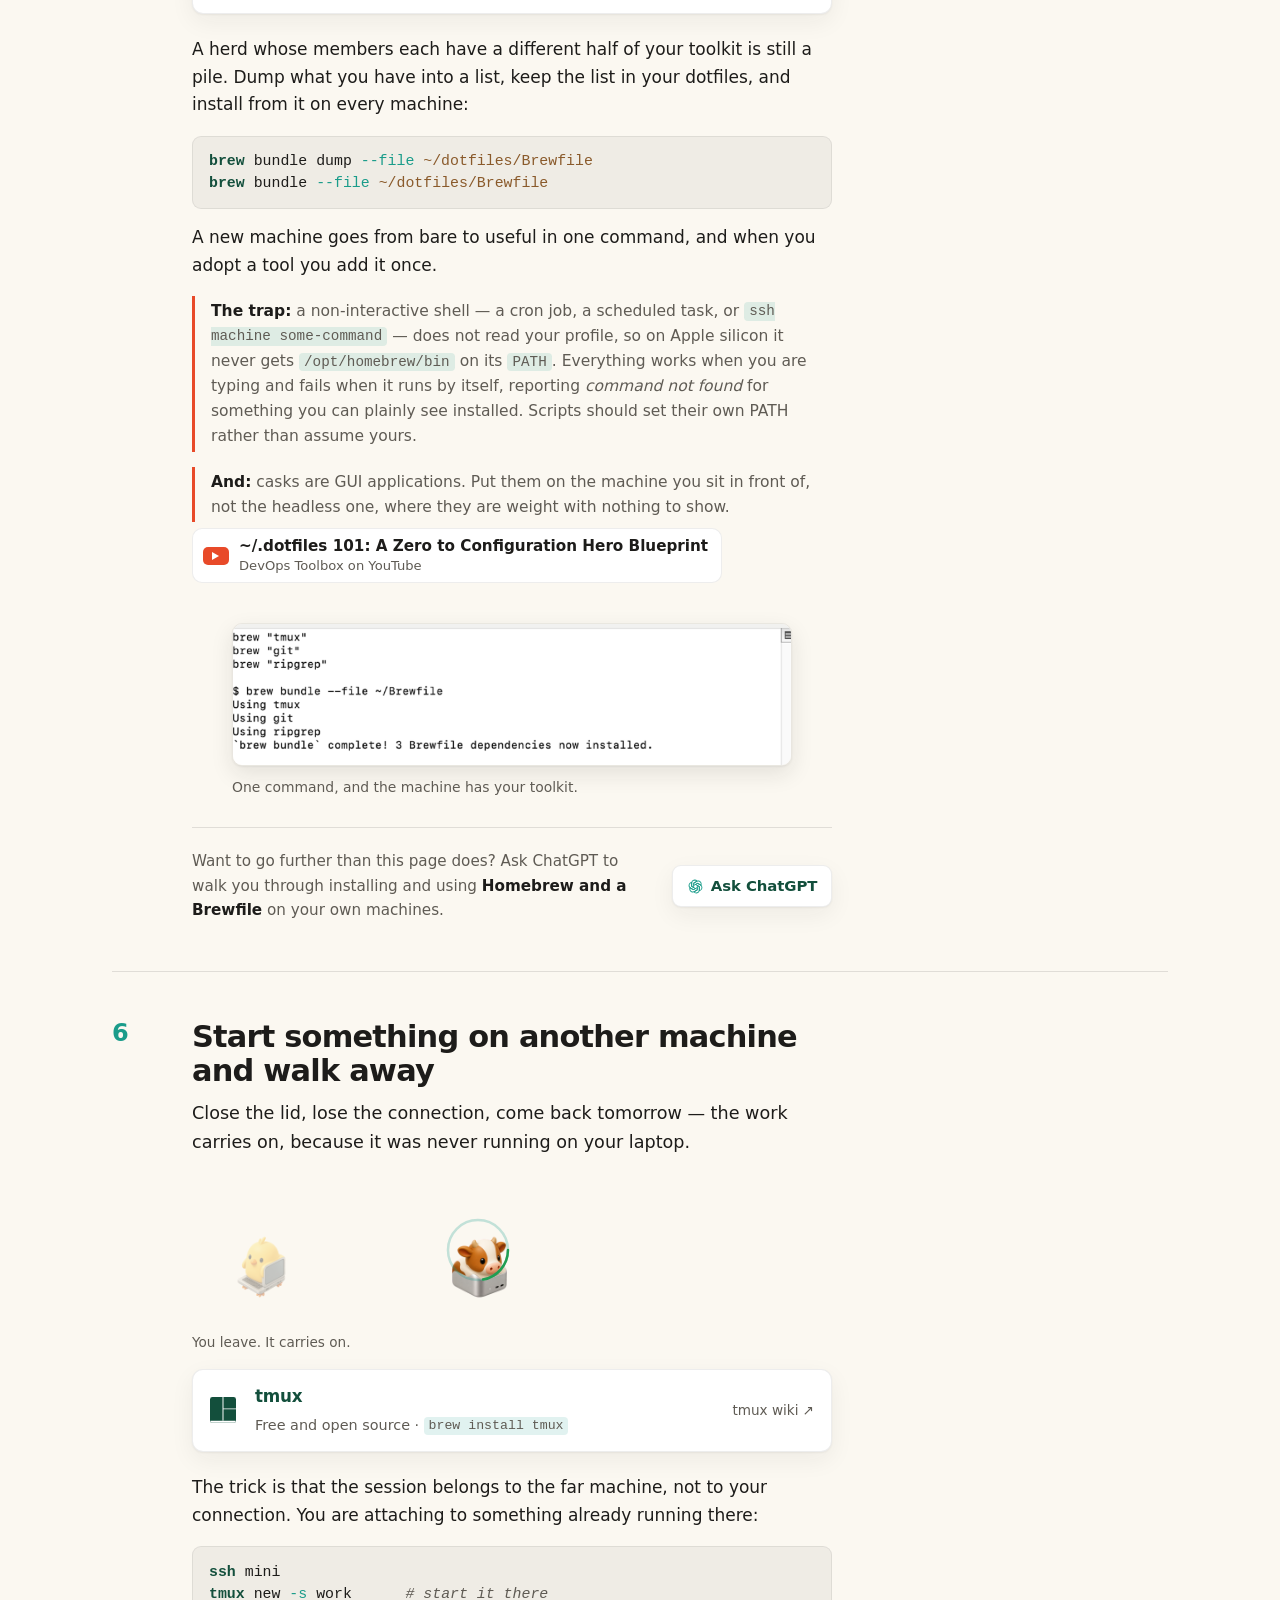
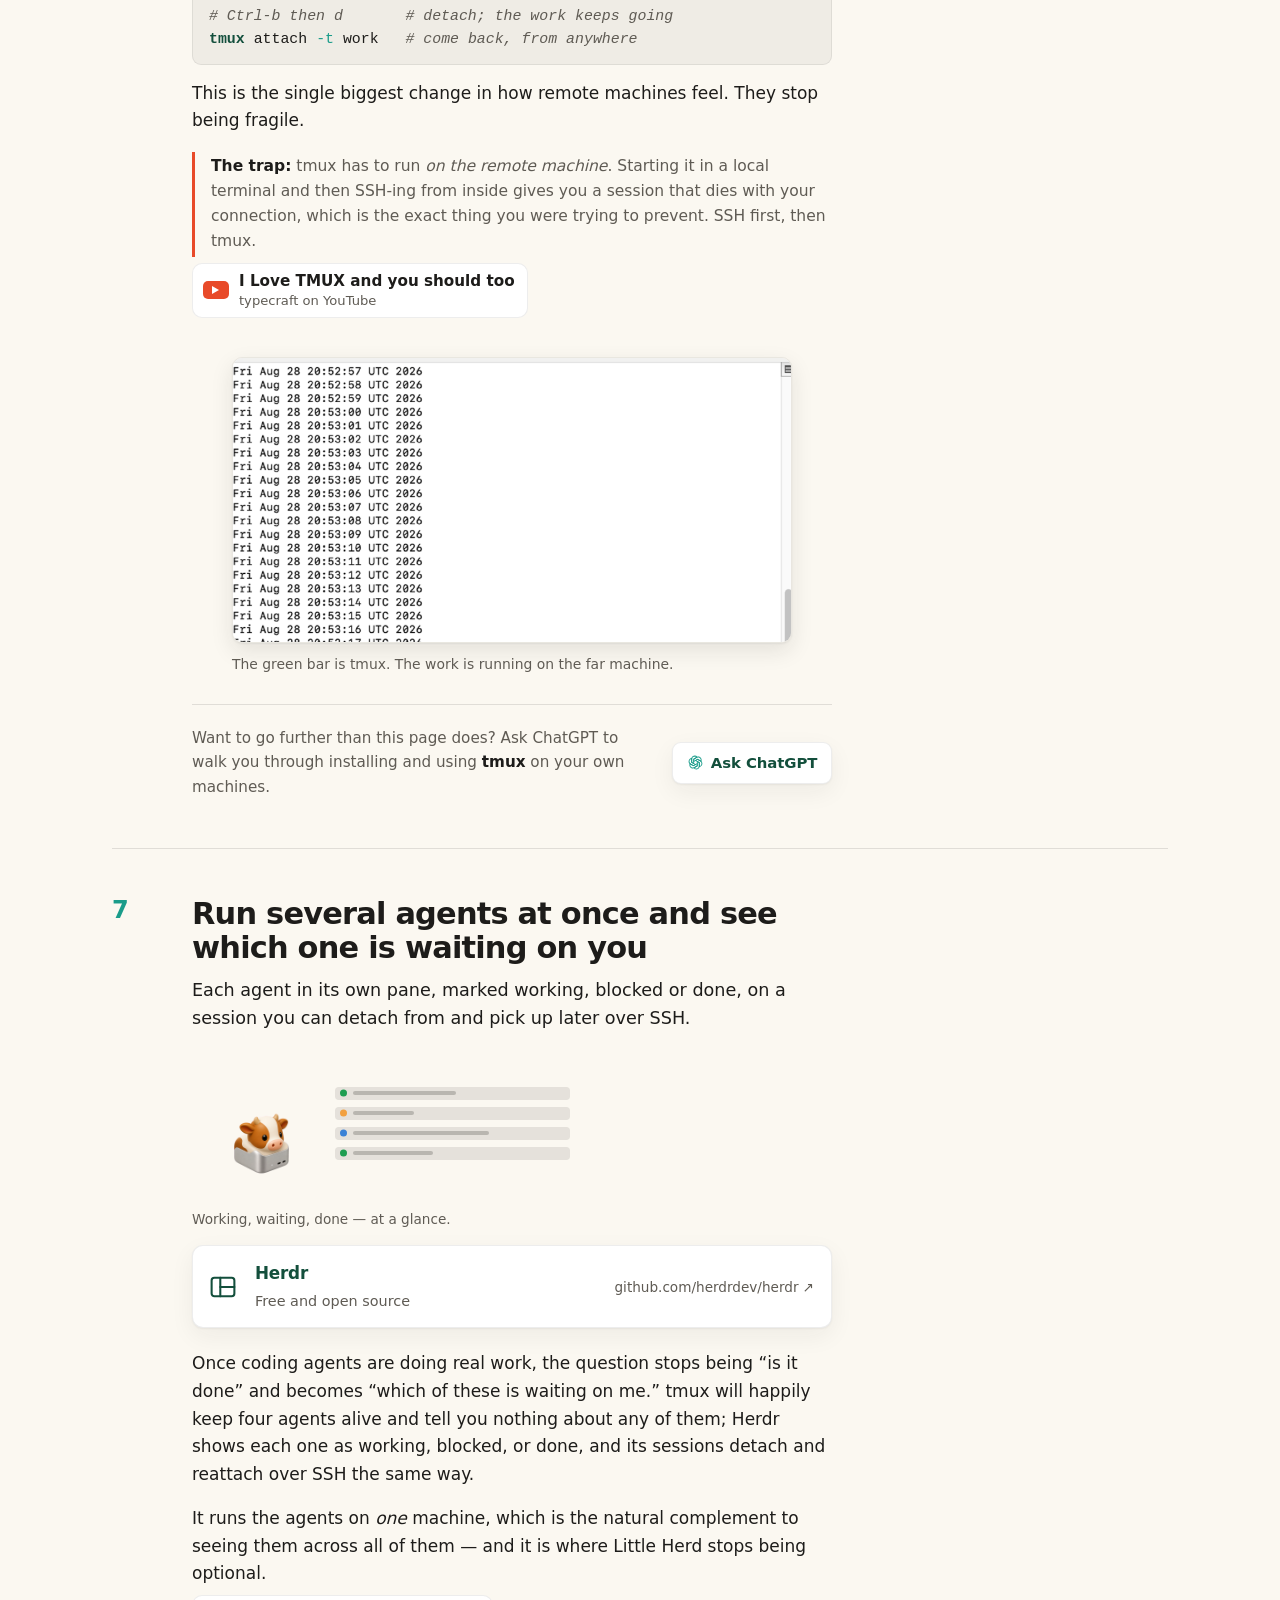
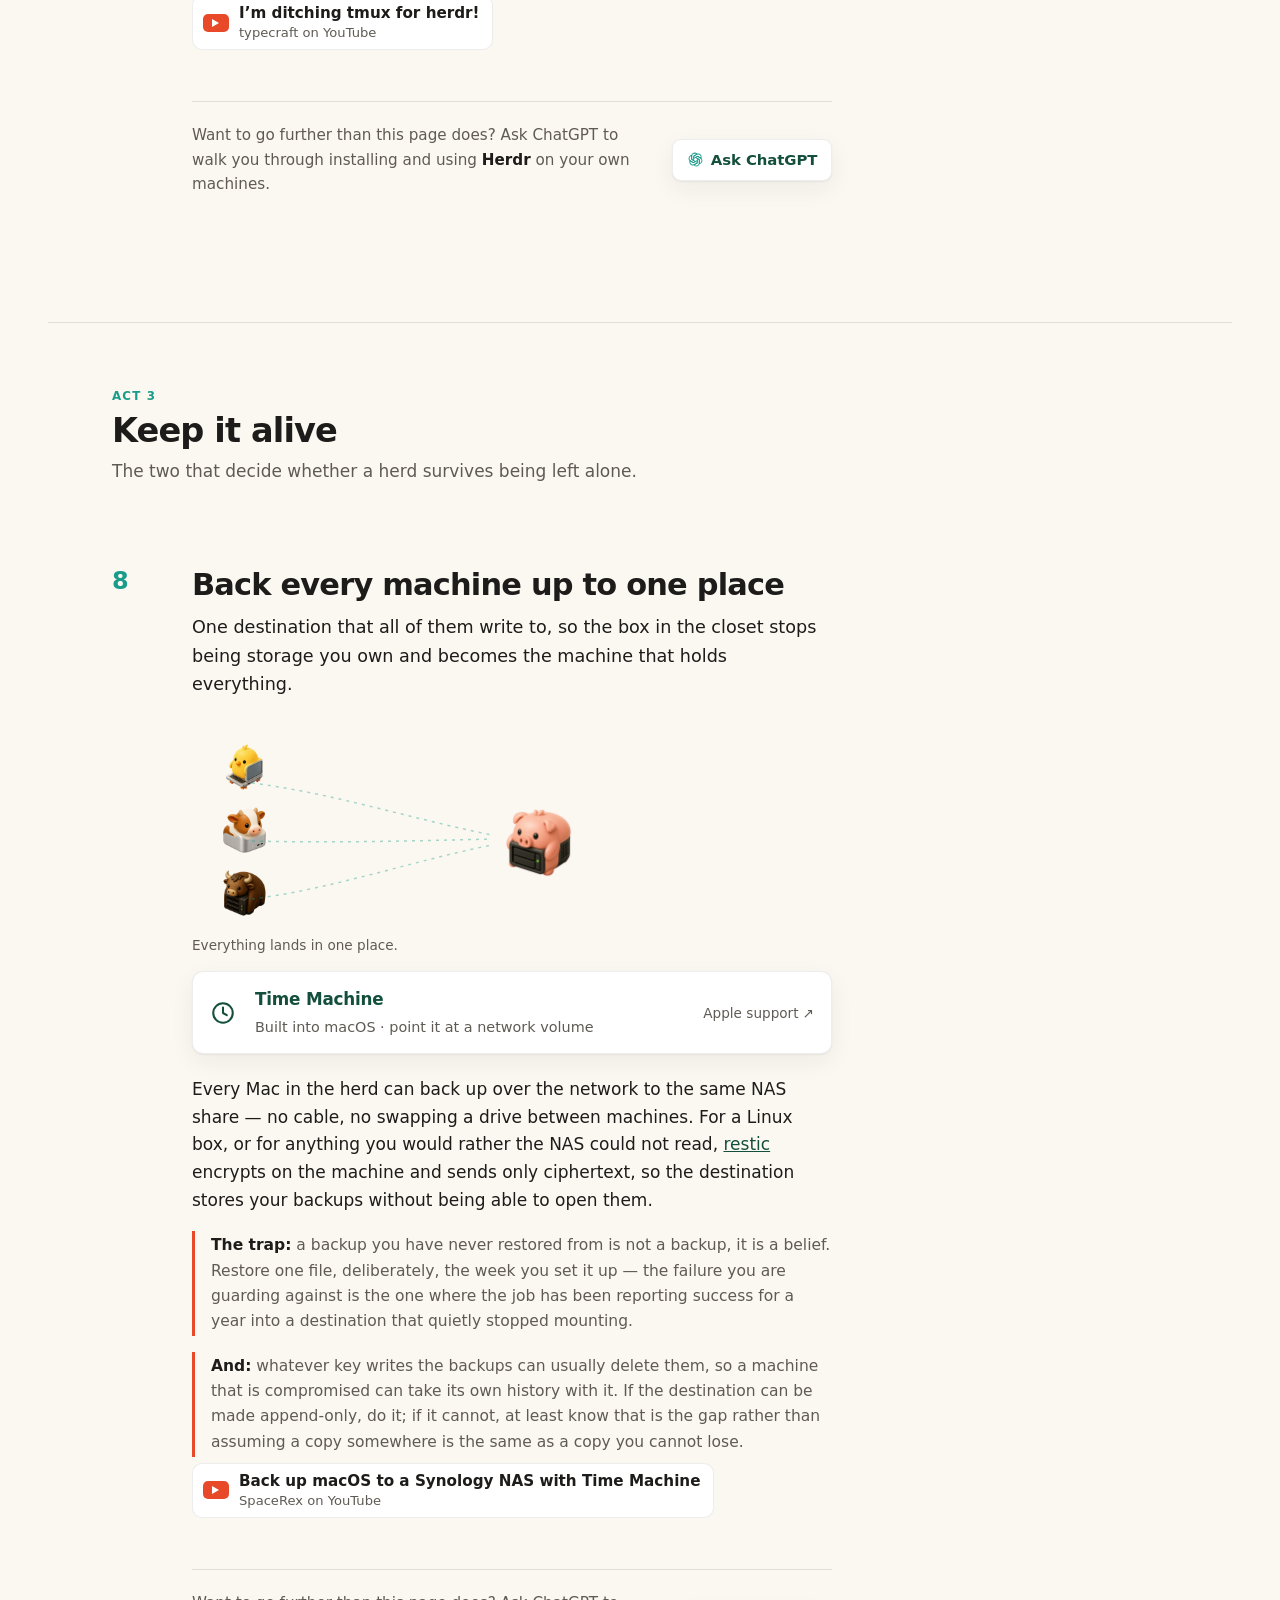
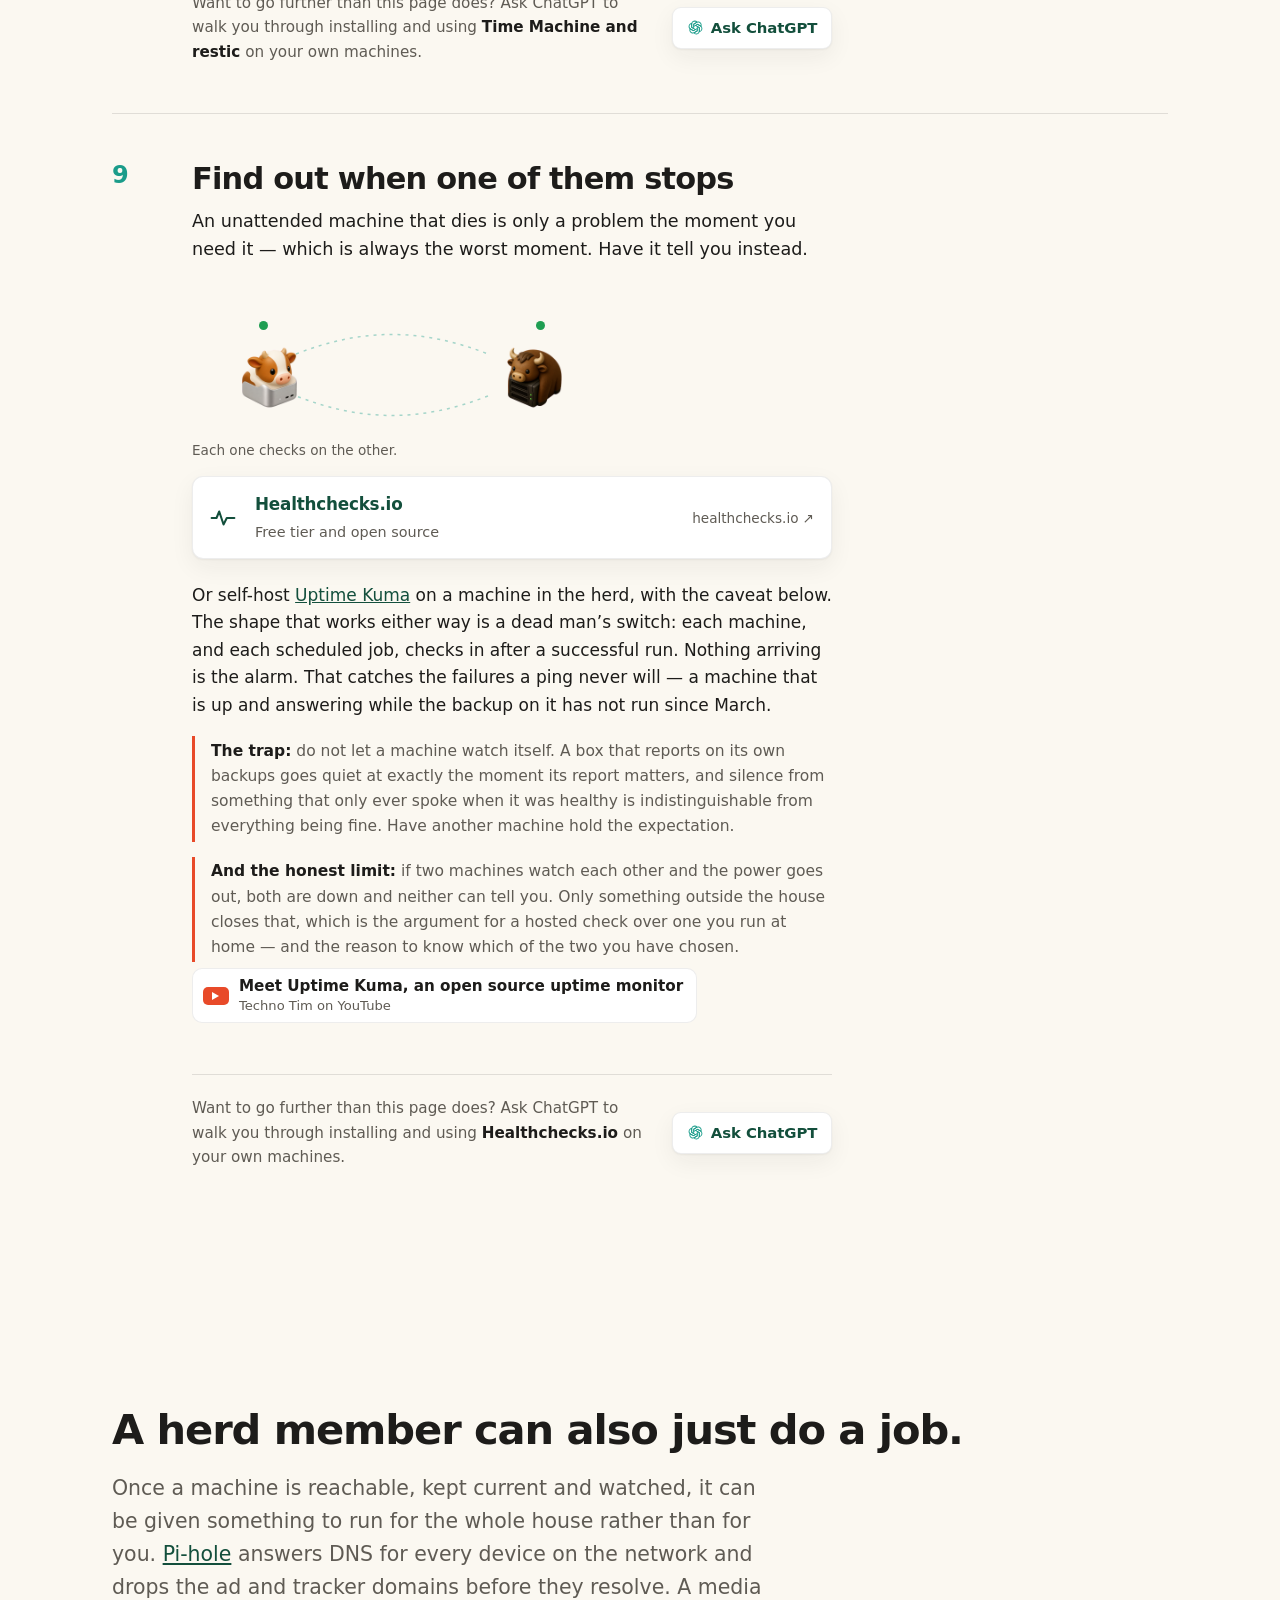
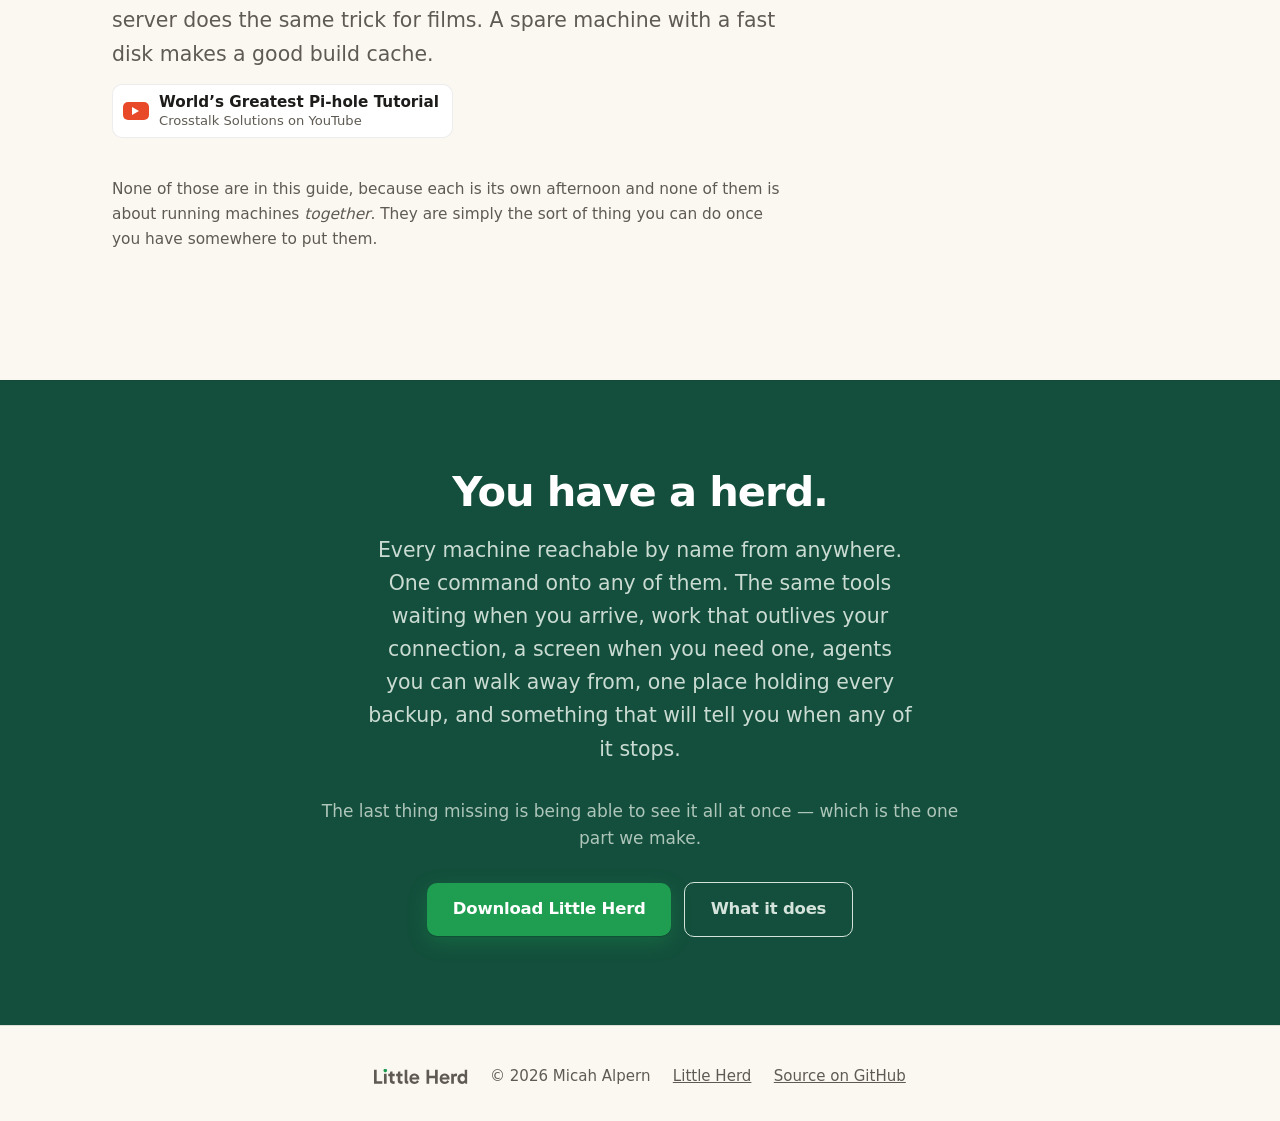
==== commit 2d8b8cf4: "Order the guide by what it pays back, not by what it depends on The old order was a build order: rea" ====
--- a/site/herd.html
+++ b/site/herd.html
@@ -48,19 +48,19 @@
 
   <nav class="toc wrap" aria-label="The nine steps">
       <div>
-        <h3>Get access</h3>
+        <h3>Get to them</h3>
         <ol>
         <li><a href="#reach"><b>1</b>Reach any machine from anywhere</a></li>
-        <li><a href="#connect"><b>2</b>Get onto any machine with one short command</a></li>
-        <li><a href="#tools"><b>3</b>Arrive on a machine and find your tools already there</a></li>
+        <li><a href="#screen"><b>2</b>See and use another machine&rsquo;s screen from this one</a></li>
+        <li><a href="#control"><b>3</b>Use one keyboard and mouse across two Macs</a></li>
         </ol>
       </div>
       <div>
-        <h3>Put them to work</h3>
+        <h3>Work on them</h3>
         <ol>
-        <li><a href="#detach"><b>4</b>Start something on another machine and walk away</a></li>
-        <li><a href="#screen"><b>5</b>See and use another machine&rsquo;s screen from this one</a></li>
-        <li><a href="#control"><b>6</b>Use one keyboard and mouse across two Macs</a></li>
+        <li><a href="#connect"><b>4</b>Get onto any machine with one short command</a></li>
+        <li><a href="#tools"><b>5</b>Arrive on a machine and find your tools already there</a></li>
+        <li><a href="#detach"><b>6</b>Start something on another machine and walk away</a></li>
         <li><a href="#agents"><b>7</b>Run several agents at once and see which one is waiting on you</a></li>
         </ol>
       </div>
@@ -75,13 +75,13 @@
   <nav class="rail" aria-label="The nine steps" hidden>
     <div class="rail-in wrap">
       <span class="rail-act" aria-hidden="true">Get access</span>
-      <div class="rail-nums"><ol data-act="Get access"><li><a href="#reach" title="Reach any machine from anywhere"><span class="sr">1. Reach any machine from anywhere</span><span aria-hidden="true">1</span></a></li><li><a href="#connect" title="Get onto any machine with one short command"><span class="sr">2. Get onto any machine with one short command</span><span aria-hidden="true">2</span></a></li><li><a href="#tools" title="Arrive on a machine and find your tools already there"><span class="sr">3. Arrive on a machine and find your tools already there</span><span aria-hidden="true">3</span></a></li></ol><ol data-act="Put them to work"><li><a href="#detach" title="Start something on another machine and walk away"><span class="sr">4. Start something on another machine and walk away</span><span aria-hidden="true">4</span></a></li><li><a href="#screen" title="See and use another machine&rsquo;s screen from this one"><span class="sr">5. See and use another machine&rsquo;s screen from this one</span><span aria-hidden="true">5</span></a></li><li><a href="#control" title="Use one keyboard and mouse across two Macs"><span class="sr">6. Use one keyboard and mouse across two Macs</span><span aria-hidden="true">6</span></a></li><li><a href="#agents" title="Run several agents at once and see which one is waiting on you"><span class="sr">7. Run several agents at once and see which one is waiting on you</span><span aria-hidden="true">7</span></a></li></ol><ol data-act="Keep it alive"><li><a href="#backup" title="Back every machine up to one place"><span class="sr">8. Back every machine up to one place</span><span aria-hidden="true">8</span></a></li><li><a href="#alerts" title="Find out when one of them stops"><span class="sr">9. Find out when one of them stops</span><span aria-hidden="true">9</span></a></li></ol></div>
+      <div class="rail-nums"><ol data-act="Get to them"><li><a href="#reach" title="Reach any machine from anywhere"><span class="sr">1. Reach any machine from anywhere</span><span aria-hidden="true">1</span></a></li><li><a href="#screen" title="See and use another machine&rsquo;s screen from this one"><span class="sr">2. See and use another machine&rsquo;s screen from this one</span><span aria-hidden="true">2</span></a></li><li><a href="#control" title="Use one keyboard and mouse across two Macs"><span class="sr">3. Use one keyboard and mouse across two Macs</span><span aria-hidden="true">3</span></a></li></ol><ol data-act="Work on them"><li><a href="#connect" title="Get onto any machine with one short command"><span class="sr">4. Get onto any machine with one short command</span><span aria-hidden="true">4</span></a></li><li><a href="#tools" title="Arrive on a machine and find your tools already there"><span class="sr">5. Arrive on a machine and find your tools already there</span><span aria-hidden="true">5</span></a></li><li><a href="#detach" title="Start something on another machine and walk away"><span class="sr">6. Start something on another machine and walk away</span><span aria-hidden="true">6</span></a></li><li><a href="#agents" title="Run several agents at once and see which one is waiting on you"><span class="sr">7. Run several agents at once and see which one is waiting on you</span><span aria-hidden="true">7</span></a></li></ol><ol data-act="Keep it alive"><li><a href="#backup" title="Back every machine up to one place"><span class="sr">8. Back every machine up to one place</span><span aria-hidden="true">8</span></a></li><li><a href="#alerts" title="Find out when one of them stops"><span class="sr">9. Find out when one of them stops</span><span aria-hidden="true">9</span></a></li></ol></div>
     </div>
   </nav>
   <div class="act wrap">
     <span class="act-n">Act 1</span>
-    <h2>Get access</h2>
-    <p>Reaching every machine, and making each one worth arriving at.</p>
+    <h2>Get to them</h2>
+    <p>One name each, and a way to see and use any of them — with almost nothing to install.</p>
   </div>
 
   <ol class="steps wrap">
@@ -134,8 +134,129 @@
     </div>
   </li>
 
+  <li class="step" id="screen">
+    <div class="step-n">2</div>
+    <div class="step-body">
+      <h2>See and use another machine&rsquo;s screen from this one</h2>
+      <p class="what">The actual desktop of the box in the closet, for the things that only exist on a screen &mdash; a permission dialog, an installer, a first run.</p>
+      <figure class="fig fig-screen">
+        <img class="f1" src="images/herdware/chick-laptop.png" alt="">
+        <span class="pane"><img src="images/herdware/calf-mini.png" alt=""></span>
+        <svg class="s-wire" viewBox="0 0 420 150" preserveAspectRatio="xMidYMid meet">
+          <path class="s-route" d="M126 78 L 236 78"/>
+          <path class="s-pulse" d="M126 78 L 236 78"/>
+        </svg>
+        <figcaption>Its desktop, on your screen.</figcaption>
+      </figure>
+      <a class="tool" href="https://support.apple.com/guide/mac-help/screen-sharing-overview-mh14066/mac">
+        <svg class="tool-logo" viewBox="0 0 24 24" xmlns="http://www.w3.org/2000/svg" fill="none" stroke="currentColor" stroke-width="1.9" stroke-linecap="round" stroke-linejoin="round" aria-hidden="true"><rect x="1.5" y="3.5" width="21" height="14" rx="2.5"/><rect x="6" y="7" width="9" height="6.5" rx="1.2"/><path d="M8 20.5h8"/></svg>
+        <span class="tool-name">Screen Sharing</span>
+        <span class="tool-note">Built into macOS &mdash; nothing to install</span>
+        <span class="tool-go">Apple support &#8599;</span>
+      </a>
+      <p>In Finder, <b>Go &rarr; Connect to Server</b> (<kbd>&#8984;K</kbd>) and
+        enter <code>vnc://mini</code>. You get the actual desktop.</p>
+      <p>Most of the time SSH is better &mdash; faster, scriptable, works on a
+        bad connection. But some things only exist on the screen: a permission
+        dialog, an installer, a first run, an app that has decided to show you a
+        window. Those are not stubbornness on your part; they genuinely cannot be
+        done over a shell.</p>
+      <p class="trap"><b>The trap:</b> macOS privacy prompts appear on the
+        machine&rsquo;s own screen and nowhere else, so a script that needs
+        Screen Recording or Full Disk Access will sit there having silently
+        failed while you stare at an SSH session with no error in it. Grant those
+        over Screen Sharing, once, before automating anything that needs them.</p>
+      <p class="trap"><b>And the honest limit:</b> if a machine is wedged before
+        the operating system is up, neither SSH nor Screen Sharing can reach it,
+        because both are software running inside the thing that has not started.
+        That is what a hardware KVM is for, and it is the only thing that is.</p>
+      <a class="vid" href="https://www.youtube.com/watch?v=5ZXCNGCaYbg"
+         target="_blank" rel="noopener">
+        <span class="vid-play" aria-hidden="true"></span>
+        <span class="vid-txt"><b>Better Mac Screen Sharing</b><i>9to5Mac on YouTube</i></span>
+      </a>
+      <figure class="shot-fig">
+        <img src="images/guide/connect.png" alt="Finder&rsquo;s Connect to Server, waiting for a machine name." loading="lazy">
+        <figcaption>Finder&rsquo;s Connect to Server, waiting for a machine name.</figcaption>
+      </figure>
+      <div class="ask">
+        <p>Want to go further than this page does? Ask ChatGPT to walk you
+          through installing and using <b>macOS Screen Sharing</b> on your own machines.</p>
+        <a class="ask-btn" href="https://chatgpt.com/?q=Explain%20how%20to%20use%20the%20Screen%20Sharing%20built%20into%20macOS%20to%20control%20another%20Mac%20on%20my%20network.%20Cover%20turning%20it%20on%20in%20System%20Settings%2C%20connecting%20with%20Finder%27s%20Connect%20to%20Server%20and%20a%20vnc%3A%2F%2F%20address%2C%20when%20it%20is%20the%20right%20tool%20rather%20than%20SSH%2C%20and%20why%20macOS%20privacy%20prompts%20such%20as%20Screen%20Recording%20and%20Full%20Disk%20Access%20can%20only%20be%20granted%20on%20that%20machine%27s%20own%20screen." target="_blank" rel="noopener">
+          <svg class="ask-mark" viewBox="104 232 2199 1942" xmlns="http://www.w3.org/2000/svg" fill="currentColor" aria-hidden="true"><path id="oa" d="M1107.3 299.1c-197.999 0-373.9 127.3-435.2 315.3L650 743.5v427.9c0 21.4 11 40.4 29.4 51.4l344.5 198.515V833.3h.1v-27.9L1372.7 604c33.715-19.52 70.44-32.857 108.47-39.828L1447.6 450.3C1361 353.5 1237.1 298.5 1107.3 299.1zm0 117.5-.6.6c79.699 0 156.3 27.5 217.6 78.4-2.5 1.2-7.4 4.3-11 6.1L952.8 709.3c-18.4 10.4-29.4 30-29.4 51.4V1248l-155.1-89.4V755.8c-.1-187.099 151.601-338.9 339-339.2z"/><use href="#oa" transform="rotate(60 1203 1203)"/><use href="#oa" transform="rotate(120 1203 1203)"/><use href="#oa" transform="rotate(180 1203 1203)"/><use href="#oa" transform="rotate(240 1203 1203)"/><use href="#oa" transform="rotate(300 1203 1203)"/></svg>
+          Ask ChatGPT
+        </a>
+      </div>
+    </div>
+  </li>
+
+  <li class="step" id="control">
+    <div class="step-n">3</div>
+    <div class="step-body">
+      <h2>Use one keyboard and mouse across two Macs</h2>
+      <p class="what">The pointer runs off the edge of one screen and onto the next machine, and copy on one is paste on the other &mdash; with no software to install.</p>
+      <figure class="fig fig-screen">
+        <img class="f1" src="images/herdware/chick-laptop.png" alt="">
+        <span class="pane"><img src="images/herdware/calf-mini.png" alt=""></span>
+        <svg class="s-wire" viewBox="0 0 420 150" preserveAspectRatio="xMidYMid meet">
+          <path class="s-route" d="M126 78 L 236 78"/>
+          <path class="s-pulse" d="M126 78 L 236 78"/>
+        </svg>
+        <figcaption>One pointer, two machines.</figcaption>
+      </figure>
+      <a class="tool" href="https://support.apple.com/en-us/102459">
+        <svg class="tool-logo" viewBox="0 0 24 24" xmlns="http://www.w3.org/2000/svg" fill="none" stroke="currentColor" stroke-width="1.9" stroke-linecap="round" stroke-linejoin="round" aria-hidden="true"><rect x="1.5" y="3.5" width="21" height="14" rx="2.5"/><rect x="6" y="7" width="9" height="6.5" rx="1.2"/><path d="M8 20.5h8"/></svg>
+        <span class="tool-name">Universal Control</span>
+        <span class="tool-note">Built into macOS</span>
+        <span class="tool-go">support.apple.com &#8599;</span>
+      </a>
+      <p>Two Macs on one desk do not need screen sharing. Sign both into the
+        same Apple Account with two-factor turned on, leave Bluetooth, Wi-Fi
+        and Handoff on, and link the second one from the add-display
+        (<b>+</b>) menu in <b>Displays</b> settings. The pointer then runs off
+        the edge of one screen onto the other, the keyboard follows it, and
+        Universal Clipboard means copy here is paste there.</p>
+      <p class="trap"><b>The trap:</b> this is a <em>same-desk</em> feature. It
+        needs the machines within about ten metres, because the handshake is
+        over Bluetooth. The headless box in the closet is not a candidate
+        however good your network is &mdash; that is what the step above is
+        for.</p>
+      <p class="trap"><b>And:</b> nothing tells you <em>which</em> condition
+        failed. A pointer that will not cross is the same silence whether the
+        second Mac is on a different Apple Account, has Handoff off, or is
+        simply too far away. Check them in that order; the account is the one
+        people get wrong.</p>
+      <a class="vid" href="https://www.youtube.com/watch?v=9tRzhE-wyNg"
+         target="_blank" rel="noopener">
+        <span class="vid-play" aria-hidden="true"></span>
+        <span class="vid-txt"><b>How to use Universal Control on Mac and iPad</b><i>Apple Support on YouTube</i></span>
+      </a>
+      <figure class="shot-fig">
+        <img src="images/guide/universal-control.png" alt="The add-display (+) menu in Displays settings, where a second Mac is linked." loading="lazy">
+        <figcaption>The add-display (+) menu in Displays settings, where a second Mac is linked.</figcaption>
+      </figure>
+      <div class="ask">
+        <p>Want to go further than this page does? Ask ChatGPT to walk you
+          through installing and using <b>Universal Control</b> on your own machines.</p>
+        <a class="ask-btn" href="https://chatgpt.com/?q=I%20have%20two%20Macs%20on%20the%20same%20desk%20and%20I%20want%20one%20keyboard%20and%20mouse%20to%20work%20across%20both%2C%20with%20copy%20and%20paste%20between%20them.%20Explain%20Universal%20Control%20and%20Universal%20Clipboard%3A%20what%20each%20one%20needs%20%28same%20Apple%20Account%20with%20two-factor%2C%20Bluetooth%2C%20Wi-Fi%20and%20Handoff%20on%2C%20machines%20close%20together%29%2C%20how%20to%20link%20a%20second%20Mac%20from%20the%20add-display%20menu%20in%20Displays%20settings%2C%20how%20the%20two%20features%20differ%2C%20and%20the%20common%20reasons%20the%20pointer%20refuses%20to%20cross.%20Then%20tell%20me%20what%20to%20use%20instead%20when%20the%20other%20machine%20is%20in%20another%20room%20or%20another%20building." target="_blank" rel="noopener">
+          <svg class="ask-mark" viewBox="104 232 2199 1942" xmlns="http://www.w3.org/2000/svg" fill="currentColor" aria-hidden="true"><path id="oa" d="M1107.3 299.1c-197.999 0-373.9 127.3-435.2 315.3L650 743.5v427.9c0 21.4 11 40.4 29.4 51.4l344.5 198.515V833.3h.1v-27.9L1372.7 604c33.715-19.52 70.44-32.857 108.47-39.828L1447.6 450.3C1361 353.5 1237.1 298.5 1107.3 299.1zm0 117.5-.6.6c79.699 0 156.3 27.5 217.6 78.4-2.5 1.2-7.4 4.3-11 6.1L952.8 709.3c-18.4 10.4-29.4 30-29.4 51.4V1248l-155.1-89.4V755.8c-.1-187.099 151.601-338.9 339-339.2z"/><use href="#oa" transform="rotate(60 1203 1203)"/><use href="#oa" transform="rotate(120 1203 1203)"/><use href="#oa" transform="rotate(180 1203 1203)"/><use href="#oa" transform="rotate(240 1203 1203)"/><use href="#oa" transform="rotate(300 1203 1203)"/></svg>
+          Ask ChatGPT
+        </a>
+      </div>
+    </div>
+  </li>
+
+  </ol>
+
+  <div class="act wrap">
+    <span class="act-n">Act 2</span>
+    <h2>Work on them</h2>
+    <p>The shell, the same tools everywhere, and work that carries on after you close the lid.</p>
+  </div>
+
+  <ol class="steps wrap">
   <li class="step" id="connect">
-    <div class="step-n">2</div>
+    <div class="step-n">4</div>
     <div class="step-body">
       <h2>Get onto any machine with one short command</h2>
       <p class="what"><code>ssh mini</code> instead of an address you have to remember, and a new machine that inherits the whole herd rather than being set up by hand.</p>
@@ -198,7 +319,7 @@
   </li>
 
   <li class="step" id="tools">
-    <div class="step-n">3</div>
+    <div class="step-n">5</div>
     <div class="step-body">
       <h2>Arrive on a machine and find your tools already there</h2>
       <p class="what">Every machine carries the same kit, so the one you connect to is somewhere you can work rather than somewhere you have to set up first.</p>
@@ -252,17 +373,8 @@
     </div>
   </li>
 
-  </ol>
-
-  <div class="act wrap">
-    <span class="act-n">Act 2</span>
-    <h2>Put them to work</h2>
-    <p>Running things you can walk away from, and seeing what a shell cannot show you.</p>
-  </div>
-
-  <ol class="steps wrap">
   <li class="step" id="detach">
-    <div class="step-n">4</div>
+    <div class="step-n">6</div>
     <div class="step-body">
       <h2>Start something on another machine and walk away</h2>
       <p class="what">Close the lid, lose the connection, come back tomorrow &mdash; the work carries on, because it was never running on your laptop.</p>
@@ -305,118 +417,6 @@
         <p>Want to go further than this page does? Ask ChatGPT to walk you
           through installing and using <b>tmux</b> on your own machines.</p>
         <a class="ask-btn" href="https://chatgpt.com/?q=I%20am%20new%20to%20tmux%20and%20want%20the%20minimum%20that%20lets%20me%20start%20a%20long%20job%20on%20a%20remote%20machine%20and%20disconnect%20without%20killing%20it.%20Cover%20installing%20it%2C%20new%20%2F%20detach%20%2F%20attach%2C%20the%20difference%20between%20sessions%2C%20windows%20and%20panes%2C%20listing%20and%20killing%20sessions%2C%20and%20the%20common%20mistake%20of%20running%20tmux%20on%20my%20laptop%20instead%20of%20on%20the%20remote%20machine.%20Exact%20commands%20and%20key%20bindings." target="_blank" rel="noopener">
-          <svg class="ask-mark" viewBox="104 232 2199 1942" xmlns="http://www.w3.org/2000/svg" fill="currentColor" aria-hidden="true"><path id="oa" d="M1107.3 299.1c-197.999 0-373.9 127.3-435.2 315.3L650 743.5v427.9c0 21.4 11 40.4 29.4 51.4l344.5 198.515V833.3h.1v-27.9L1372.7 604c33.715-19.52 70.44-32.857 108.47-39.828L1447.6 450.3C1361 353.5 1237.1 298.5 1107.3 299.1zm0 117.5-.6.6c79.699 0 156.3 27.5 217.6 78.4-2.5 1.2-7.4 4.3-11 6.1L952.8 709.3c-18.4 10.4-29.4 30-29.4 51.4V1248l-155.1-89.4V755.8c-.1-187.099 151.601-338.9 339-339.2z"/><use href="#oa" transform="rotate(60 1203 1203)"/><use href="#oa" transform="rotate(120 1203 1203)"/><use href="#oa" transform="rotate(180 1203 1203)"/><use href="#oa" transform="rotate(240 1203 1203)"/><use href="#oa" transform="rotate(300 1203 1203)"/></svg>
-          Ask ChatGPT
-        </a>
-      </div>
-    </div>
-  </li>
-
-  <li class="step" id="screen">
-    <div class="step-n">5</div>
-    <div class="step-body">
-      <h2>See and use another machine&rsquo;s screen from this one</h2>
-      <p class="what">The actual desktop of the box in the closet, for the things that only exist on a screen &mdash; a permission dialog, an installer, a first run.</p>
-      <figure class="fig fig-screen">
-        <img class="f1" src="images/herdware/chick-laptop.png" alt="">
-        <span class="pane"><img src="images/herdware/calf-mini.png" alt=""></span>
-        <svg class="s-wire" viewBox="0 0 420 150" preserveAspectRatio="xMidYMid meet">
-          <path class="s-route" d="M126 78 L 236 78"/>
-          <path class="s-pulse" d="M126 78 L 236 78"/>
-        </svg>
-        <figcaption>Its desktop, on your screen.</figcaption>
-      </figure>
-      <a class="tool" href="https://support.apple.com/guide/mac-help/screen-sharing-overview-mh14066/mac">
-        <svg class="tool-logo" viewBox="0 0 24 24" xmlns="http://www.w3.org/2000/svg" fill="none" stroke="currentColor" stroke-width="1.9" stroke-linecap="round" stroke-linejoin="round" aria-hidden="true"><rect x="1.5" y="3.5" width="21" height="14" rx="2.5"/><rect x="6" y="7" width="9" height="6.5" rx="1.2"/><path d="M8 20.5h8"/></svg>
-        <span class="tool-name">Screen Sharing</span>
-        <span class="tool-note">Built into macOS &mdash; nothing to install</span>
-        <span class="tool-go">Apple support &#8599;</span>
-      </a>
-      <p>In Finder, <b>Go &rarr; Connect to Server</b> (<kbd>&#8984;K</kbd>) and
-        enter <code>vnc://mini</code>. You get the actual desktop.</p>
-      <p>Most of the time SSH is better &mdash; faster, scriptable, works on a
-        bad connection. But some things only exist on the screen: a permission
-        dialog, an installer, a first run, an app that has decided to show you a
-        window. Those are not stubbornness on your part; they genuinely cannot be
-        done over a shell.</p>
-      <p class="trap"><b>The trap:</b> macOS privacy prompts appear on the
-        machine&rsquo;s own screen and nowhere else, so a script that needs
-        Screen Recording or Full Disk Access will sit there having silently
-        failed while you stare at an SSH session with no error in it. Grant those
-        over Screen Sharing, once, before automating anything that needs them.</p>
-      <p class="trap"><b>And the honest limit:</b> if a machine is wedged before
-        the operating system is up, neither SSH nor Screen Sharing can reach it,
-        because both are software running inside the thing that has not started.
-        That is what a hardware KVM is for, and it is the only thing that is.</p>
-      <a class="vid" href="https://www.youtube.com/watch?v=5ZXCNGCaYbg"
-         target="_blank" rel="noopener">
-        <span class="vid-play" aria-hidden="true"></span>
-        <span class="vid-txt"><b>Better Mac Screen Sharing</b><i>9to5Mac on YouTube</i></span>
-      </a>
-      <figure class="shot-fig">
-        <img src="images/guide/connect.png" alt="Finder&rsquo;s Connect to Server, waiting for a machine name." loading="lazy">
-        <figcaption>Finder&rsquo;s Connect to Server, waiting for a machine name.</figcaption>
-      </figure>
-      <div class="ask">
-        <p>Want to go further than this page does? Ask ChatGPT to walk you
-          through installing and using <b>macOS Screen Sharing</b> on your own machines.</p>
-        <a class="ask-btn" href="https://chatgpt.com/?q=Explain%20how%20to%20use%20the%20Screen%20Sharing%20built%20into%20macOS%20to%20control%20another%20Mac%20on%20my%20network.%20Cover%20turning%20it%20on%20in%20System%20Settings%2C%20connecting%20with%20Finder%27s%20Connect%20to%20Server%20and%20a%20vnc%3A%2F%2F%20address%2C%20when%20it%20is%20the%20right%20tool%20rather%20than%20SSH%2C%20and%20why%20macOS%20privacy%20prompts%20such%20as%20Screen%20Recording%20and%20Full%20Disk%20Access%20can%20only%20be%20granted%20on%20that%20machine%27s%20own%20screen." target="_blank" rel="noopener">
-          <svg class="ask-mark" viewBox="104 232 2199 1942" xmlns="http://www.w3.org/2000/svg" fill="currentColor" aria-hidden="true"><path id="oa" d="M1107.3 299.1c-197.999 0-373.9 127.3-435.2 315.3L650 743.5v427.9c0 21.4 11 40.4 29.4 51.4l344.5 198.515V833.3h.1v-27.9L1372.7 604c33.715-19.52 70.44-32.857 108.47-39.828L1447.6 450.3C1361 353.5 1237.1 298.5 1107.3 299.1zm0 117.5-.6.6c79.699 0 156.3 27.5 217.6 78.4-2.5 1.2-7.4 4.3-11 6.1L952.8 709.3c-18.4 10.4-29.4 30-29.4 51.4V1248l-155.1-89.4V755.8c-.1-187.099 151.601-338.9 339-339.2z"/><use href="#oa" transform="rotate(60 1203 1203)"/><use href="#oa" transform="rotate(120 1203 1203)"/><use href="#oa" transform="rotate(180 1203 1203)"/><use href="#oa" transform="rotate(240 1203 1203)"/><use href="#oa" transform="rotate(300 1203 1203)"/></svg>
-          Ask ChatGPT
-        </a>
-      </div>
-    </div>
-  </li>
-
-  <li class="step" id="control">
-    <div class="step-n">6</div>
-    <div class="step-body">
-      <h2>Use one keyboard and mouse across two Macs</h2>
-      <p class="what">The pointer runs off the edge of one screen and onto the next machine, and copy on one is paste on the other &mdash; with no software to install.</p>
-      <figure class="fig fig-screen">
-        <img class="f1" src="images/herdware/chick-laptop.png" alt="">
-        <span class="pane"><img src="images/herdware/calf-mini.png" alt=""></span>
-        <svg class="s-wire" viewBox="0 0 420 150" preserveAspectRatio="xMidYMid meet">
-          <path class="s-route" d="M126 78 L 236 78"/>
-          <path class="s-pulse" d="M126 78 L 236 78"/>
-        </svg>
-        <figcaption>One pointer, two machines.</figcaption>
-      </figure>
-      <a class="tool" href="https://support.apple.com/en-us/102459">
-        <svg class="tool-logo" viewBox="0 0 24 24" xmlns="http://www.w3.org/2000/svg" fill="none" stroke="currentColor" stroke-width="1.9" stroke-linecap="round" stroke-linejoin="round" aria-hidden="true"><rect x="1.5" y="3.5" width="21" height="14" rx="2.5"/><rect x="6" y="7" width="9" height="6.5" rx="1.2"/><path d="M8 20.5h8"/></svg>
-        <span class="tool-name">Universal Control</span>
-        <span class="tool-note">Built into macOS</span>
-        <span class="tool-go">support.apple.com &#8599;</span>
-      </a>
-      <p>Two Macs on one desk do not need screen sharing. Sign both into the
-        same Apple Account with two-factor turned on, leave Bluetooth, Wi-Fi
-        and Handoff on, and link the second one from the add-display
-        (<b>+</b>) menu in <b>Displays</b> settings. The pointer then runs off
-        the edge of one screen onto the other, the keyboard follows it, and
-        Universal Clipboard means copy here is paste there.</p>
-      <p class="trap"><b>The trap:</b> this is a <em>same-desk</em> feature. It
-        needs the machines within about ten metres, because the handshake is
-        over Bluetooth. The headless box in the closet is not a candidate
-        however good your network is &mdash; that is what the step above is
-        for.</p>
-      <p class="trap"><b>And:</b> nothing tells you <em>which</em> condition
-        failed. A pointer that will not cross is the same silence whether the
-        second Mac is on a different Apple Account, has Handoff off, or is
-        simply too far away. Check them in that order; the account is the one
-        people get wrong.</p>
-      <a class="vid" href="https://www.youtube.com/watch?v=9tRzhE-wyNg"
-         target="_blank" rel="noopener">
-        <span class="vid-play" aria-hidden="true"></span>
-        <span class="vid-txt"><b>How to use Universal Control on Mac and iPad</b><i>Apple Support on YouTube</i></span>
-      </a>
-      <figure class="shot-fig">
-        <img src="images/guide/universal-control.png" alt="The add-display (+) menu in Displays settings, where a second Mac is linked." loading="lazy">
-        <figcaption>The add-display (+) menu in Displays settings, where a second Mac is linked.</figcaption>
-      </figure>
-      <div class="ask">
-        <p>Want to go further than this page does? Ask ChatGPT to walk you
-          through installing and using <b>Universal Control</b> on your own machines.</p>
-        <a class="ask-btn" href="https://chatgpt.com/?q=I%20have%20two%20Macs%20on%20the%20same%20desk%20and%20I%20want%20one%20keyboard%20and%20mouse%20to%20work%20across%20both%2C%20with%20copy%20and%20paste%20between%20them.%20Explain%20Universal%20Control%20and%20Universal%20Clipboard%3A%20what%20each%20one%20needs%20%28same%20Apple%20Account%20with%20two-factor%2C%20Bluetooth%2C%20Wi-Fi%20and%20Handoff%20on%2C%20machines%20close%20together%29%2C%20how%20to%20link%20a%20second%20Mac%20from%20the%20add-display%20menu%20in%20Displays%20settings%2C%20how%20the%20two%20features%20differ%2C%20and%20the%20common%20reasons%20the%20pointer%20refuses%20to%20cross.%20Then%20tell%20me%20what%20to%20use%20instead%20when%20the%20other%20machine%20is%20in%20another%20room%20or%20another%20building." target="_blank" rel="noopener">
           <svg class="ask-mark" viewBox="104 232 2199 1942" xmlns="http://www.w3.org/2000/svg" fill="currentColor" aria-hidden="true"><path id="oa" d="M1107.3 299.1c-197.999 0-373.9 127.3-435.2 315.3L650 743.5v427.9c0 21.4 11 40.4 29.4 51.4l344.5 198.515V833.3h.1v-27.9L1372.7 604c33.715-19.52 70.44-32.857 108.47-39.828L1447.6 450.3C1361 353.5 1237.1 298.5 1107.3 299.1zm0 117.5-.6.6c79.699 0 156.3 27.5 217.6 78.4-2.5 1.2-7.4 4.3-11 6.1L952.8 709.3c-18.4 10.4-29.4 30-29.4 51.4V1248l-155.1-89.4V755.8c-.1-187.099 151.601-338.9 339-339.2z"/><use href="#oa" transform="rotate(60 1203 1203)"/><use href="#oa" transform="rotate(120 1203 1203)"/><use href="#oa" transform="rotate(180 1203 1203)"/><use href="#oa" transform="rotate(240 1203 1203)"/><use href="#oa" transform="rotate(300 1203 1203)"/></svg>
           Ask ChatGPT
         </a>
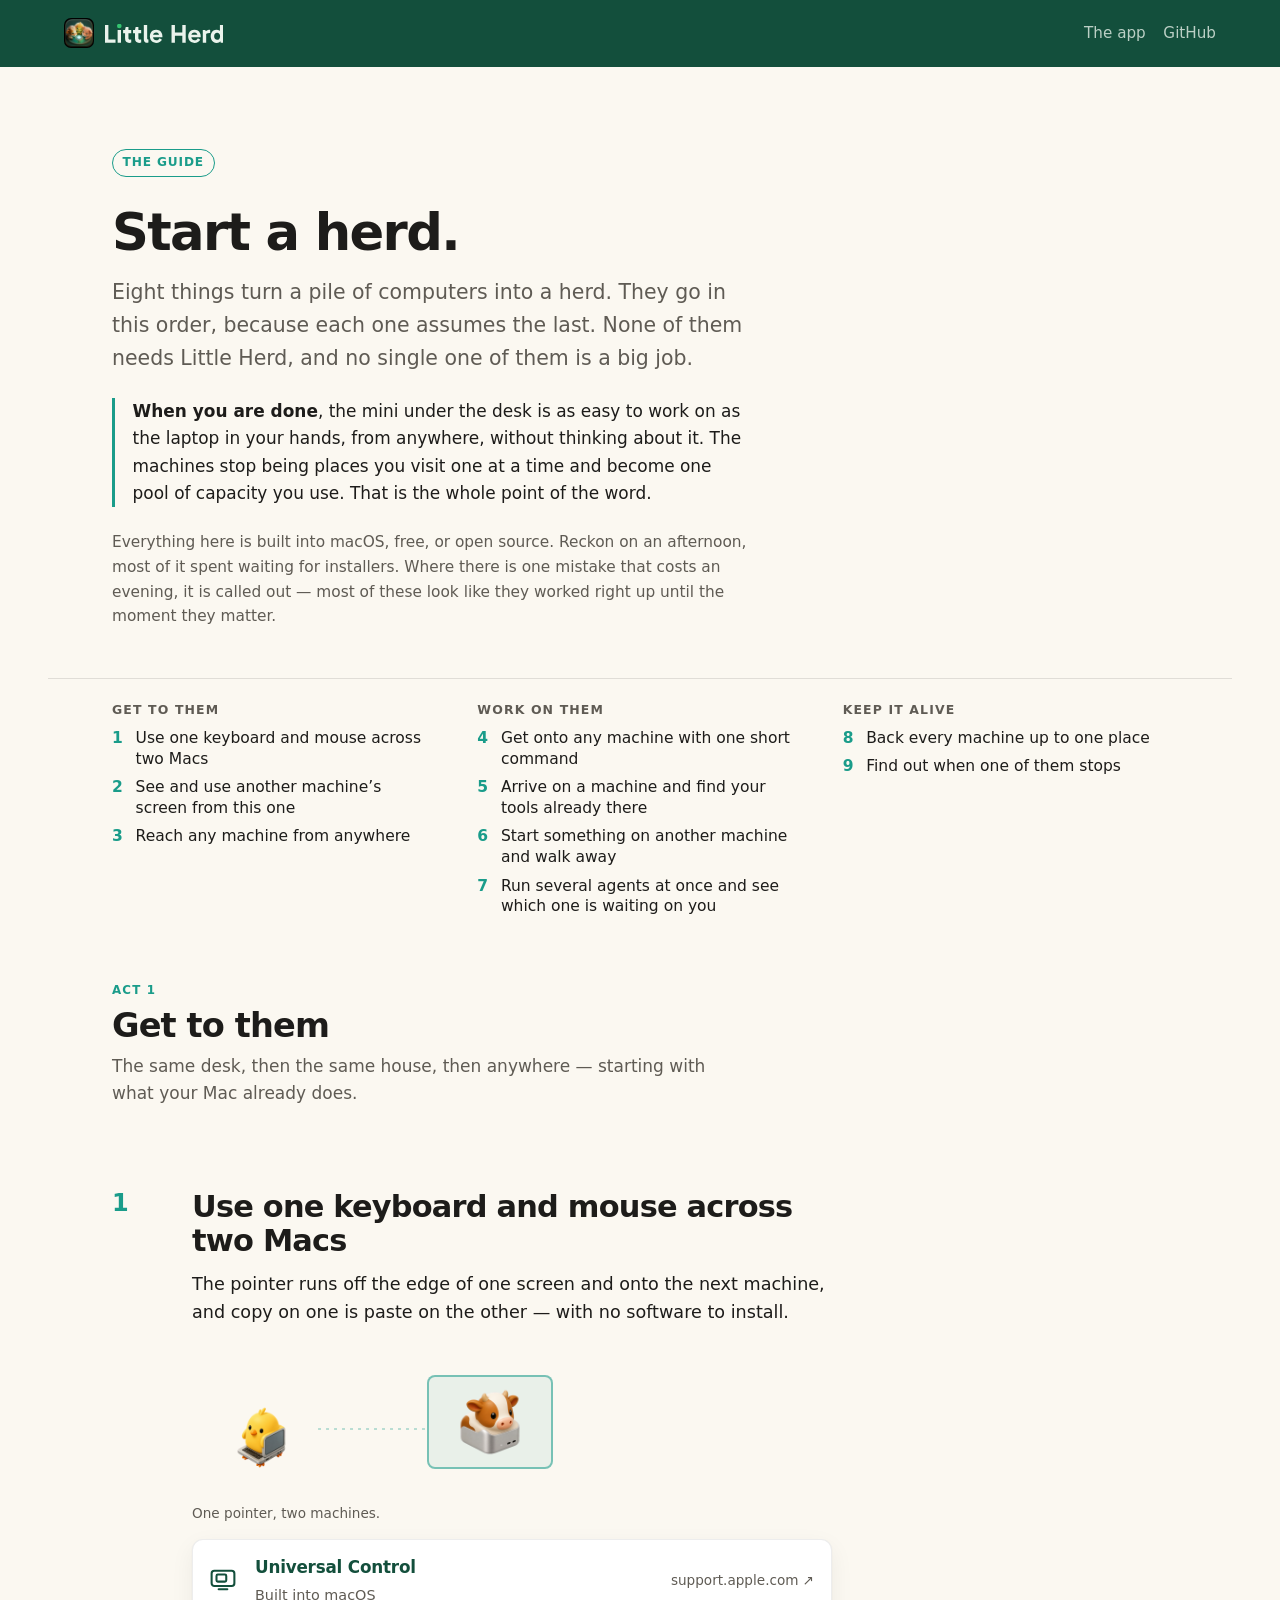
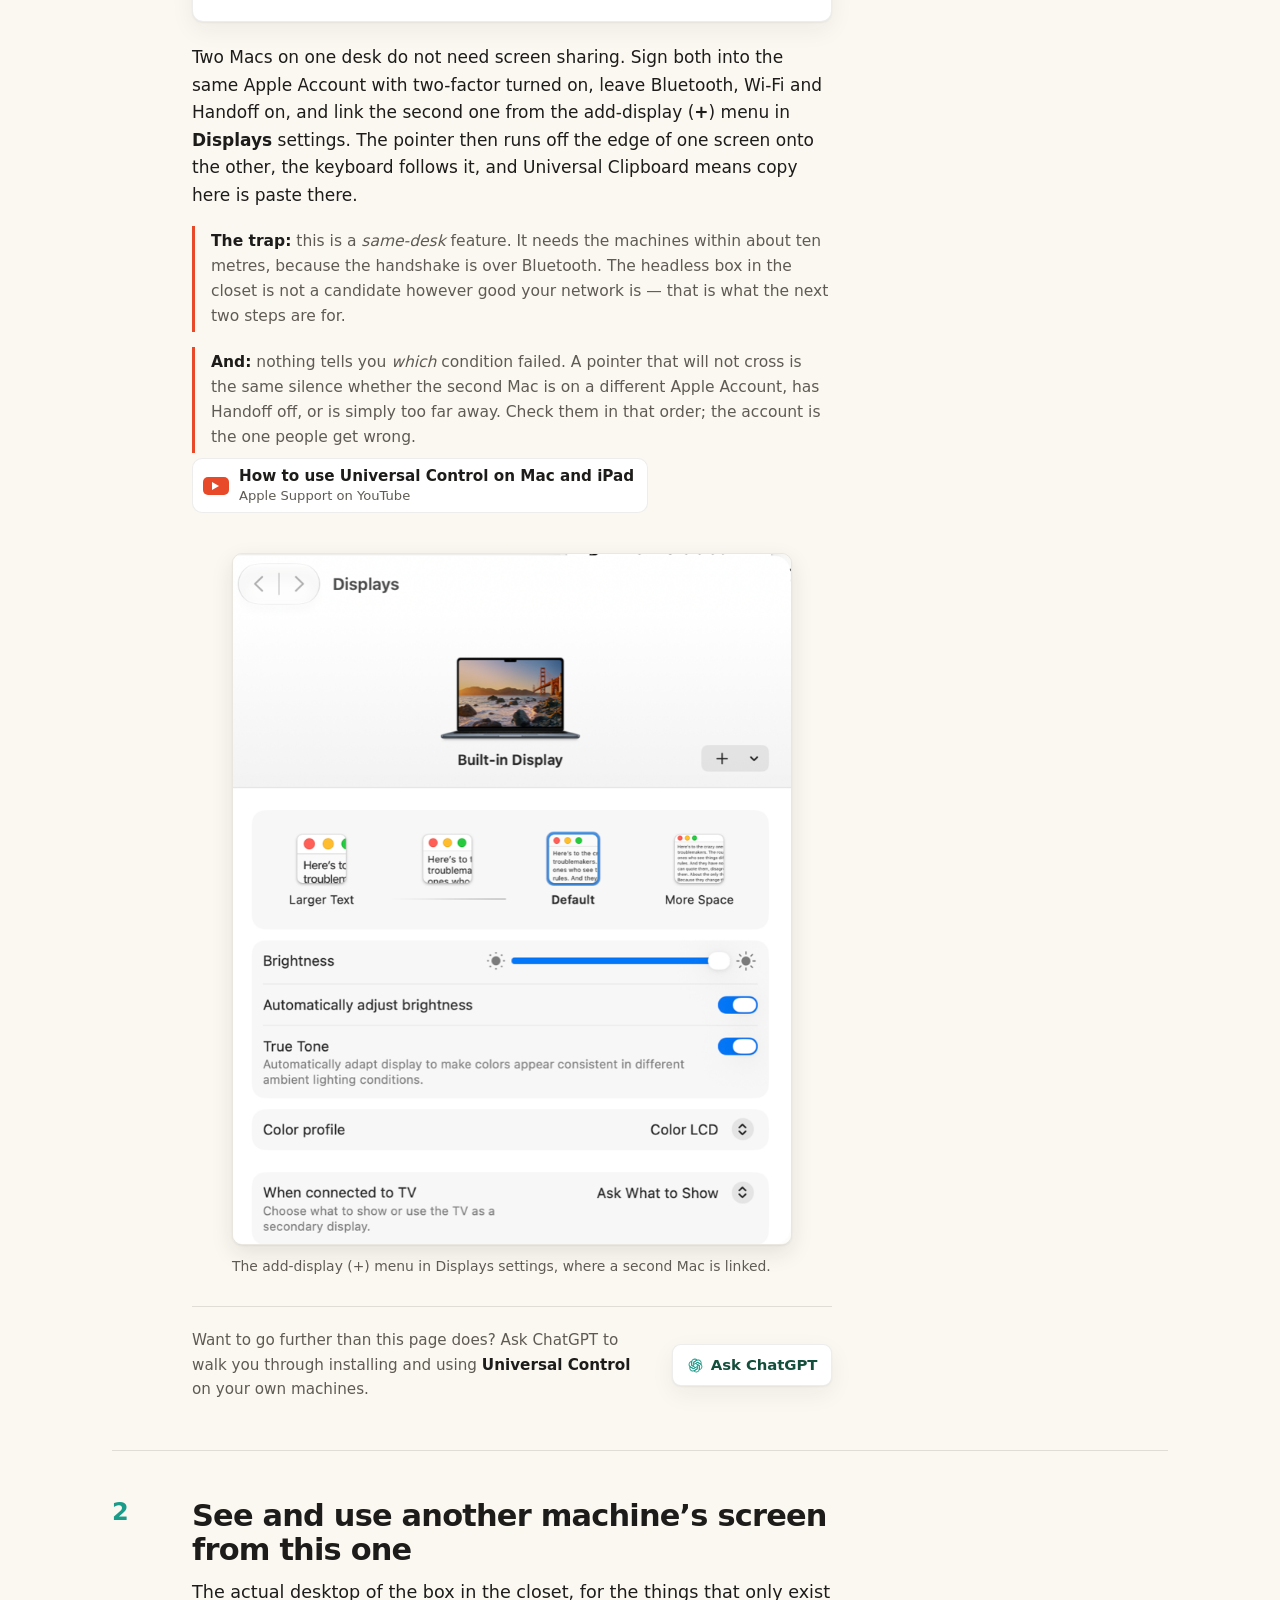
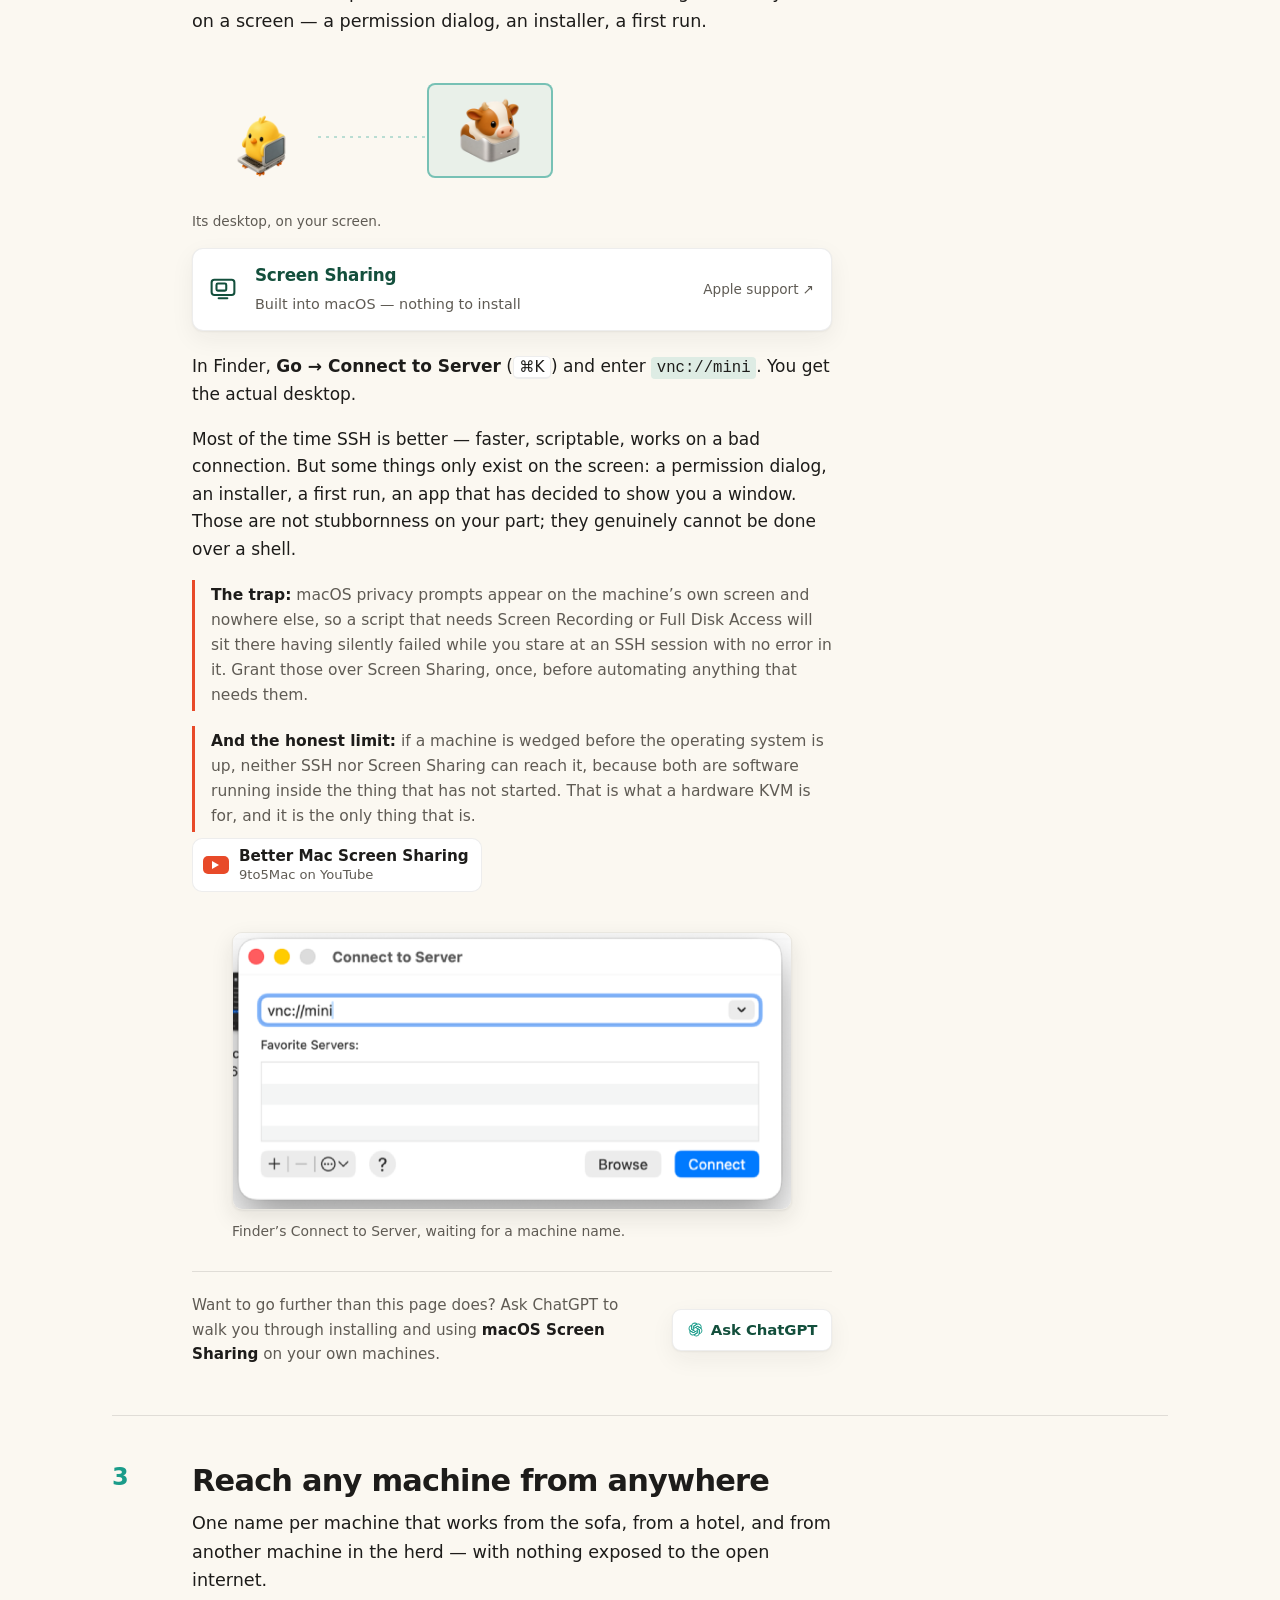
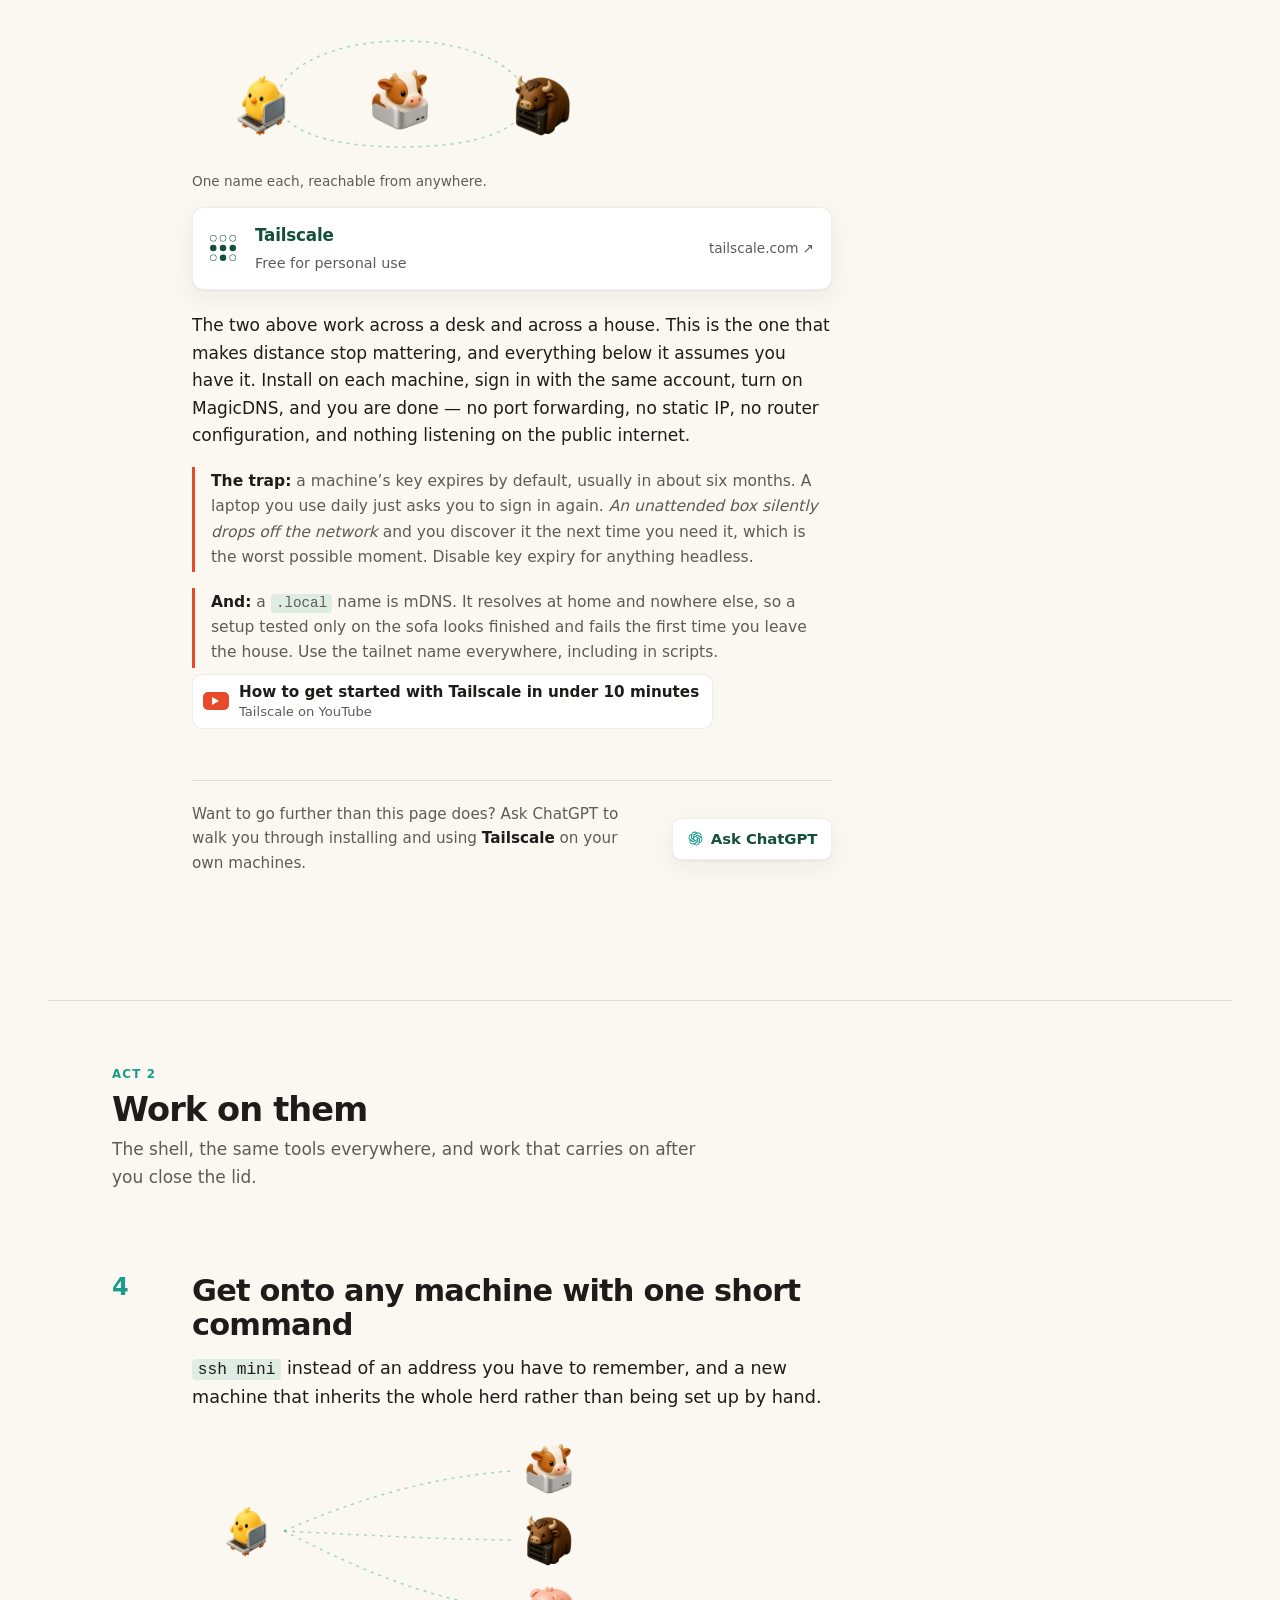
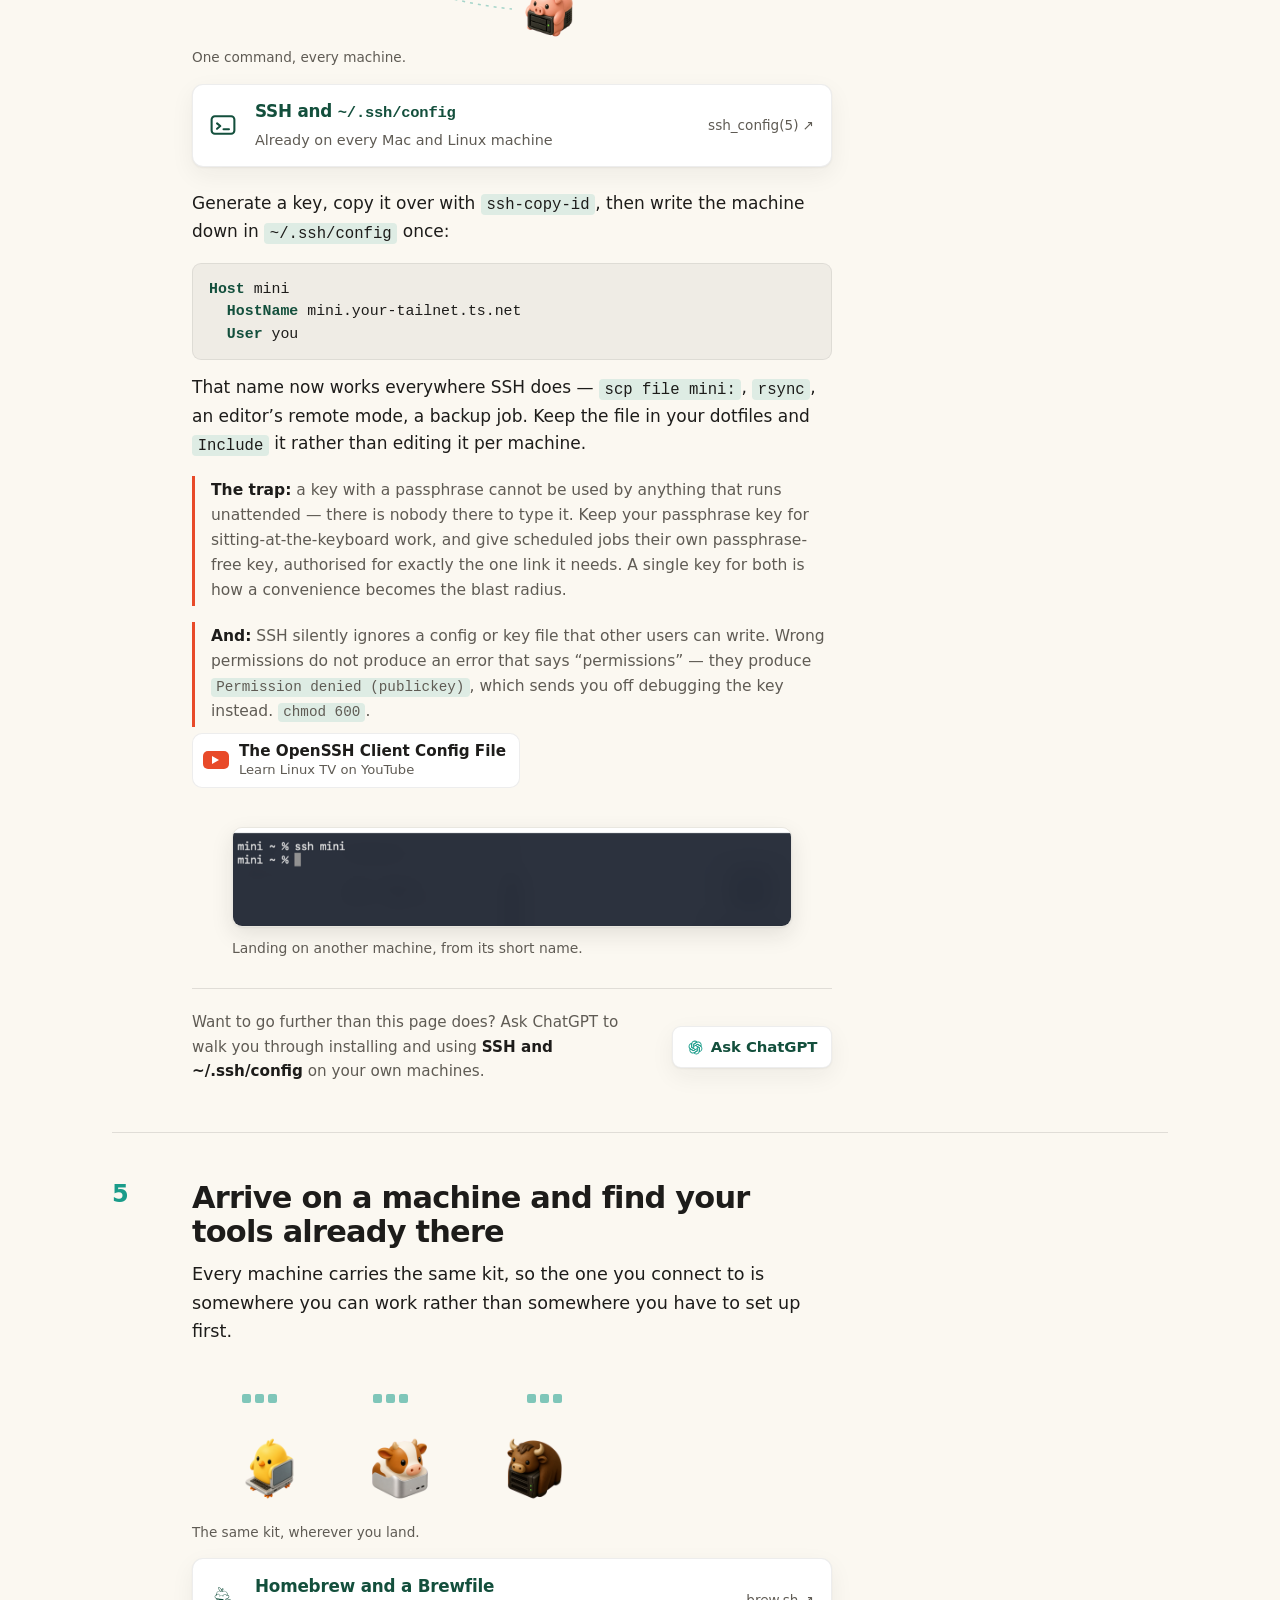
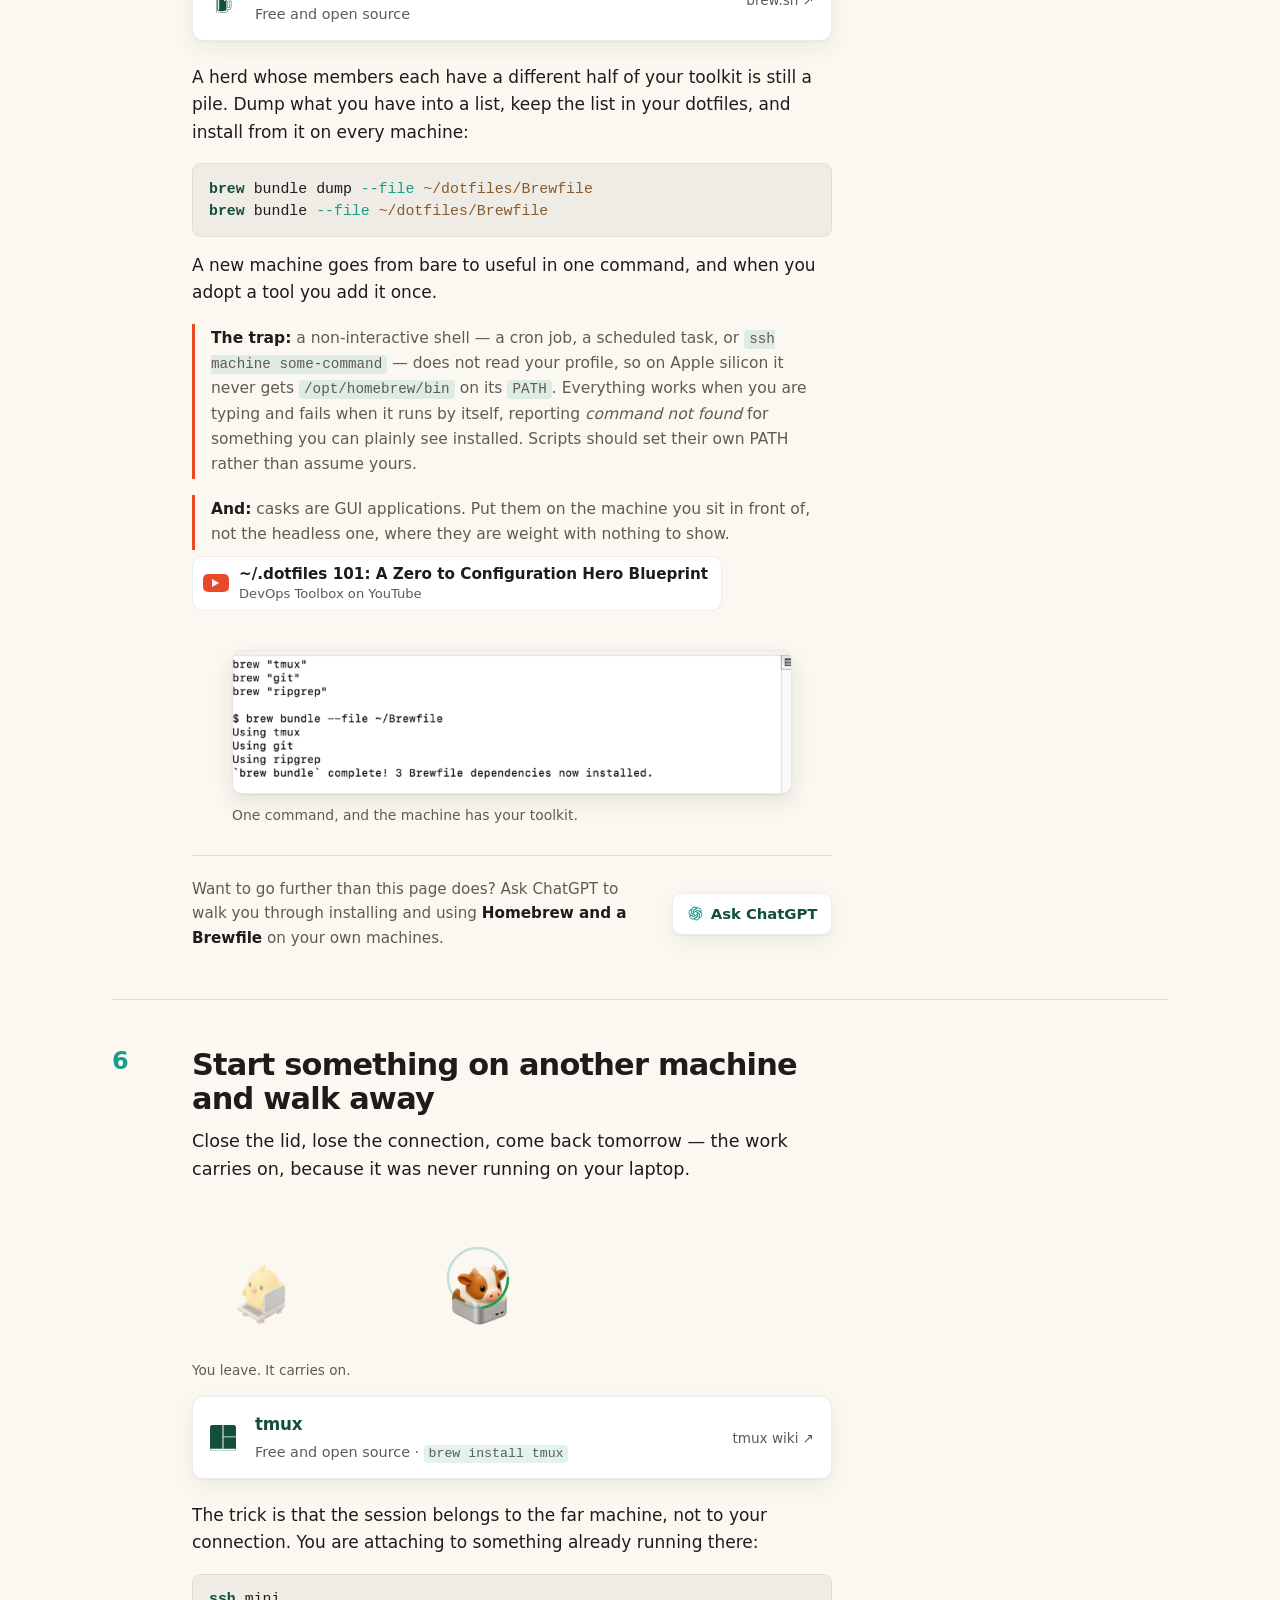
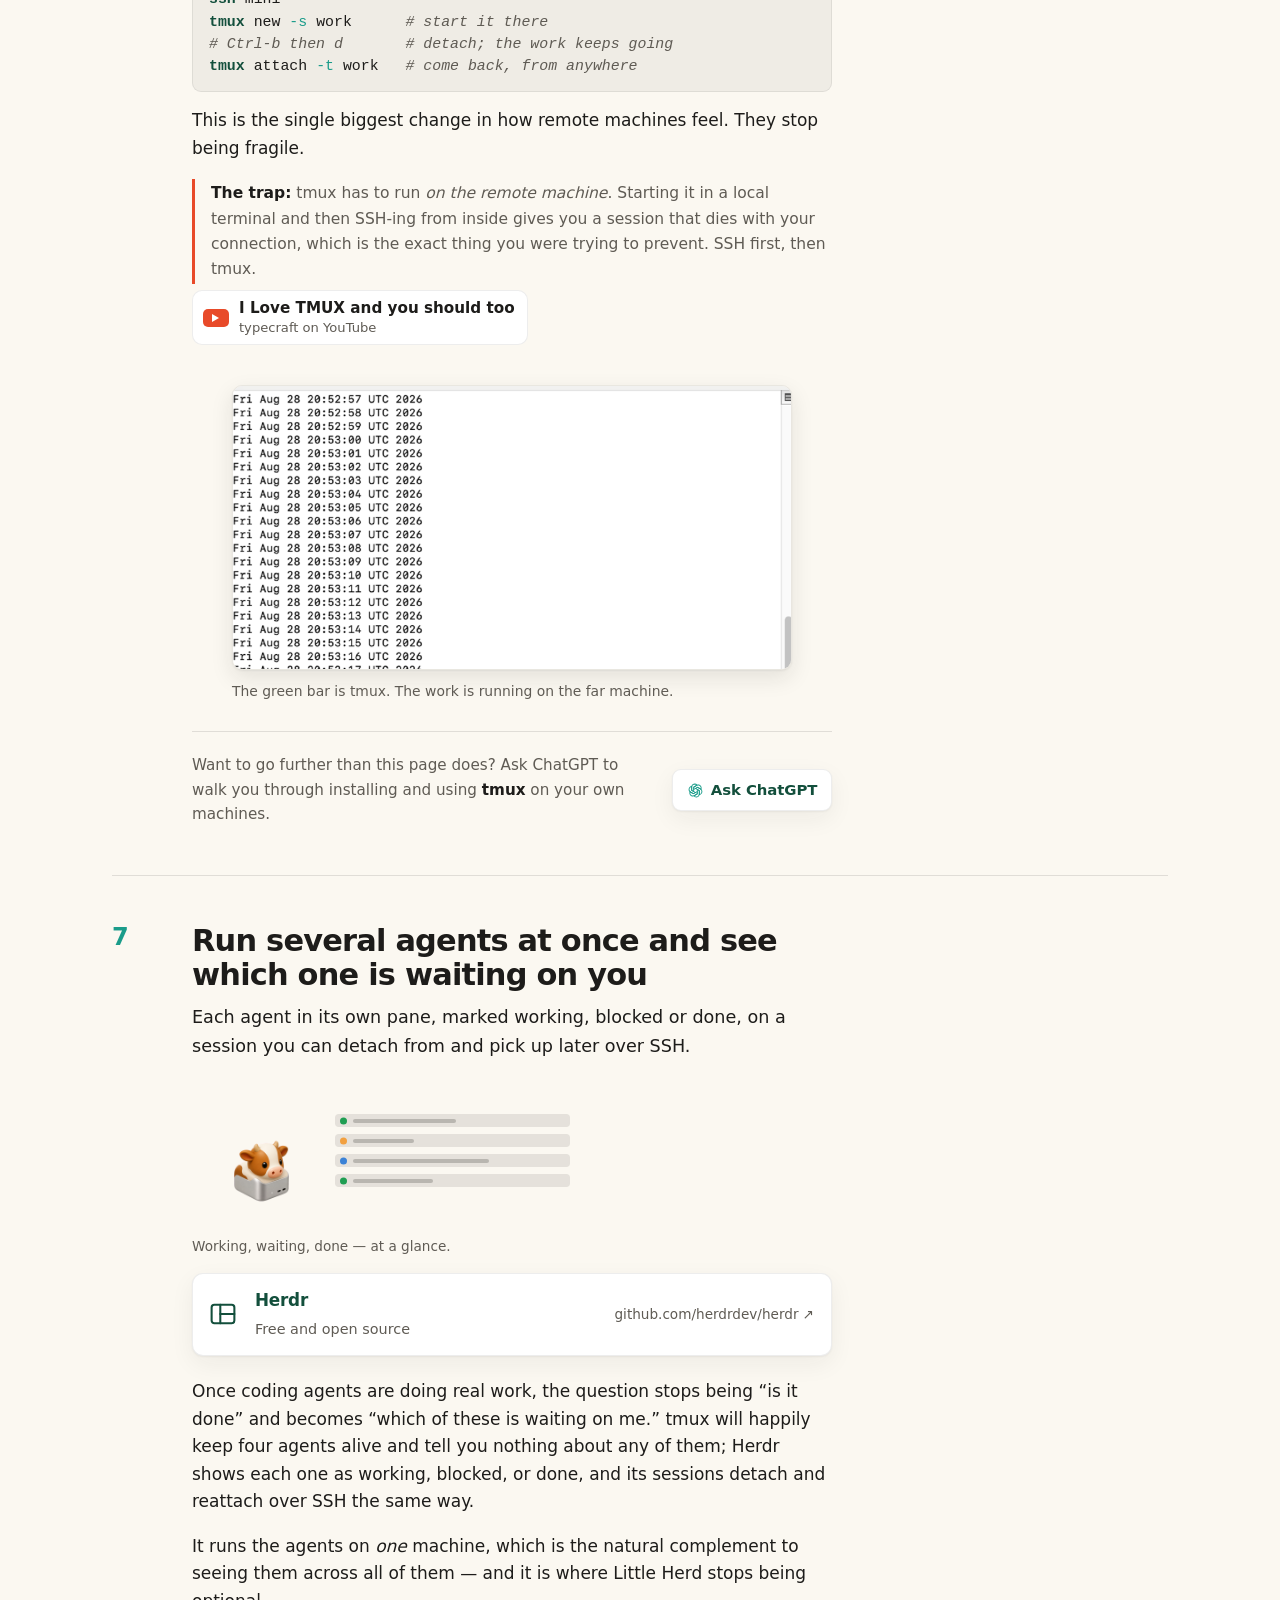
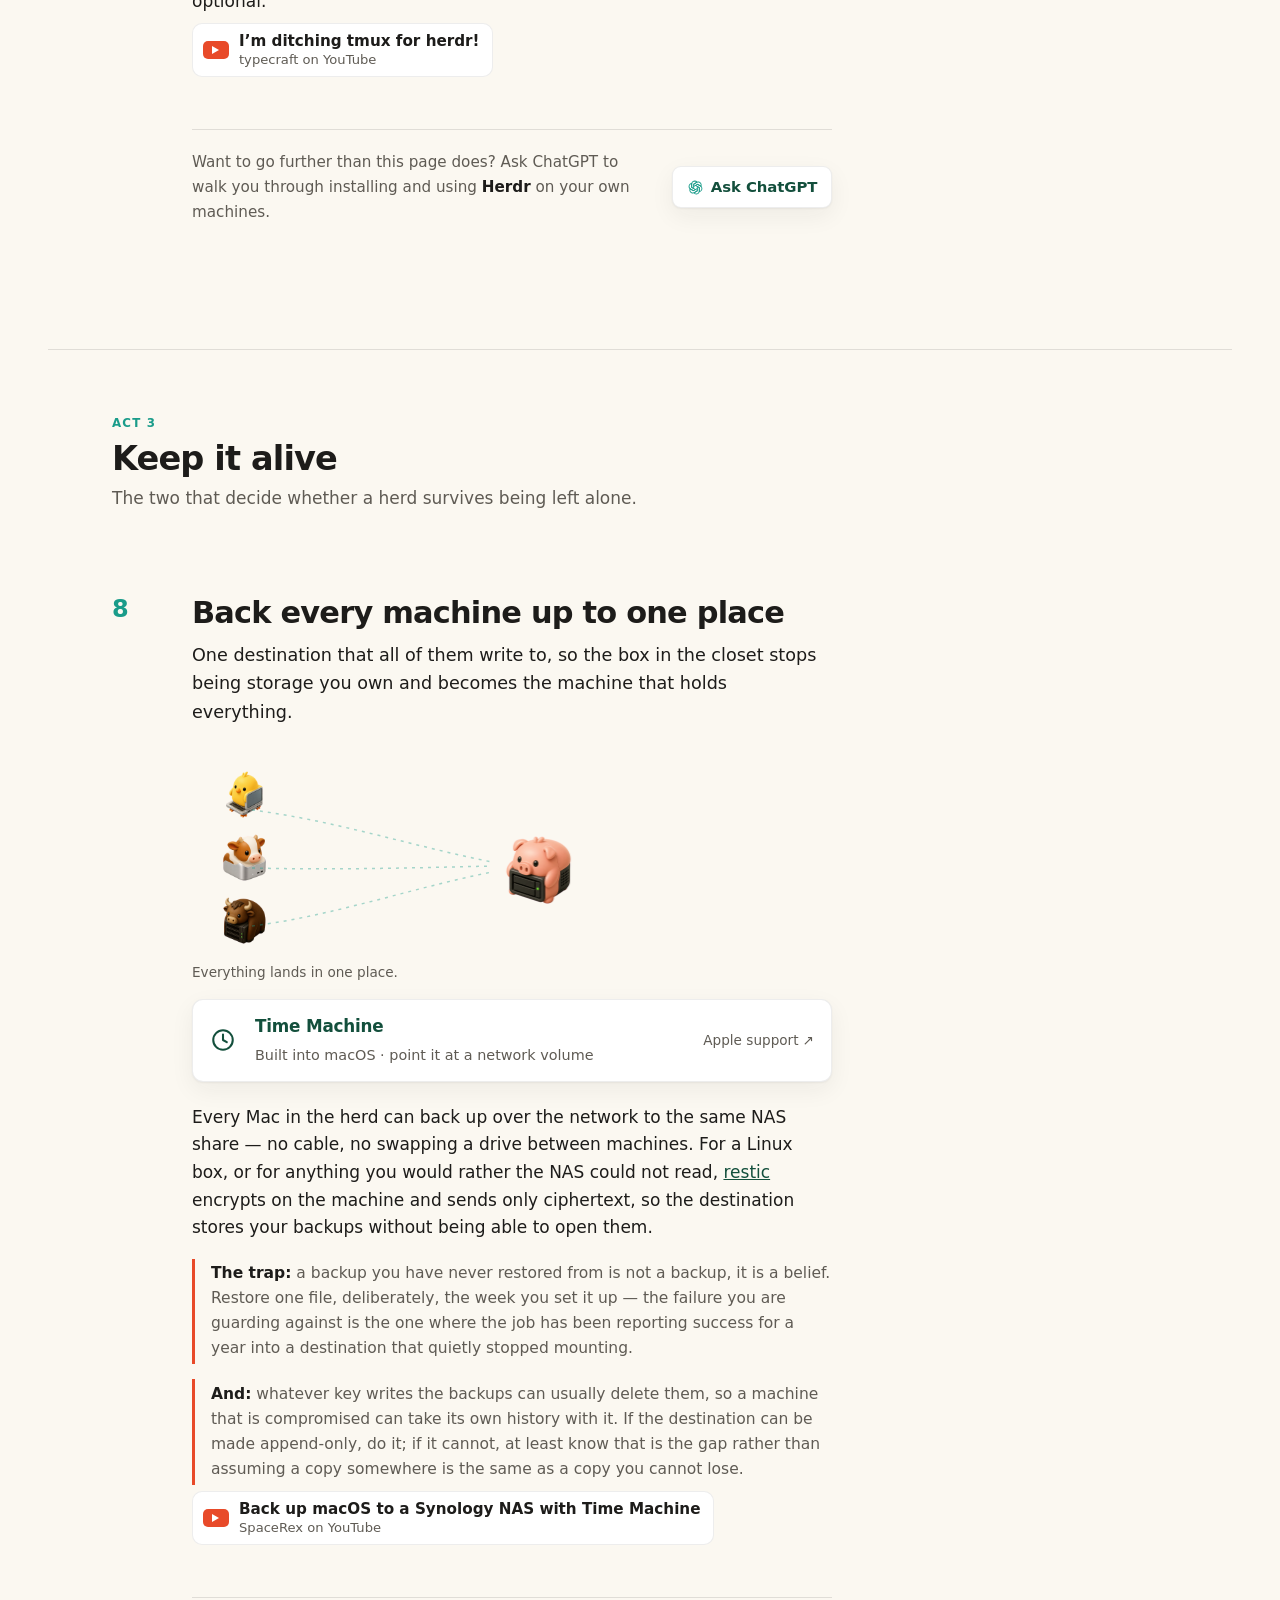
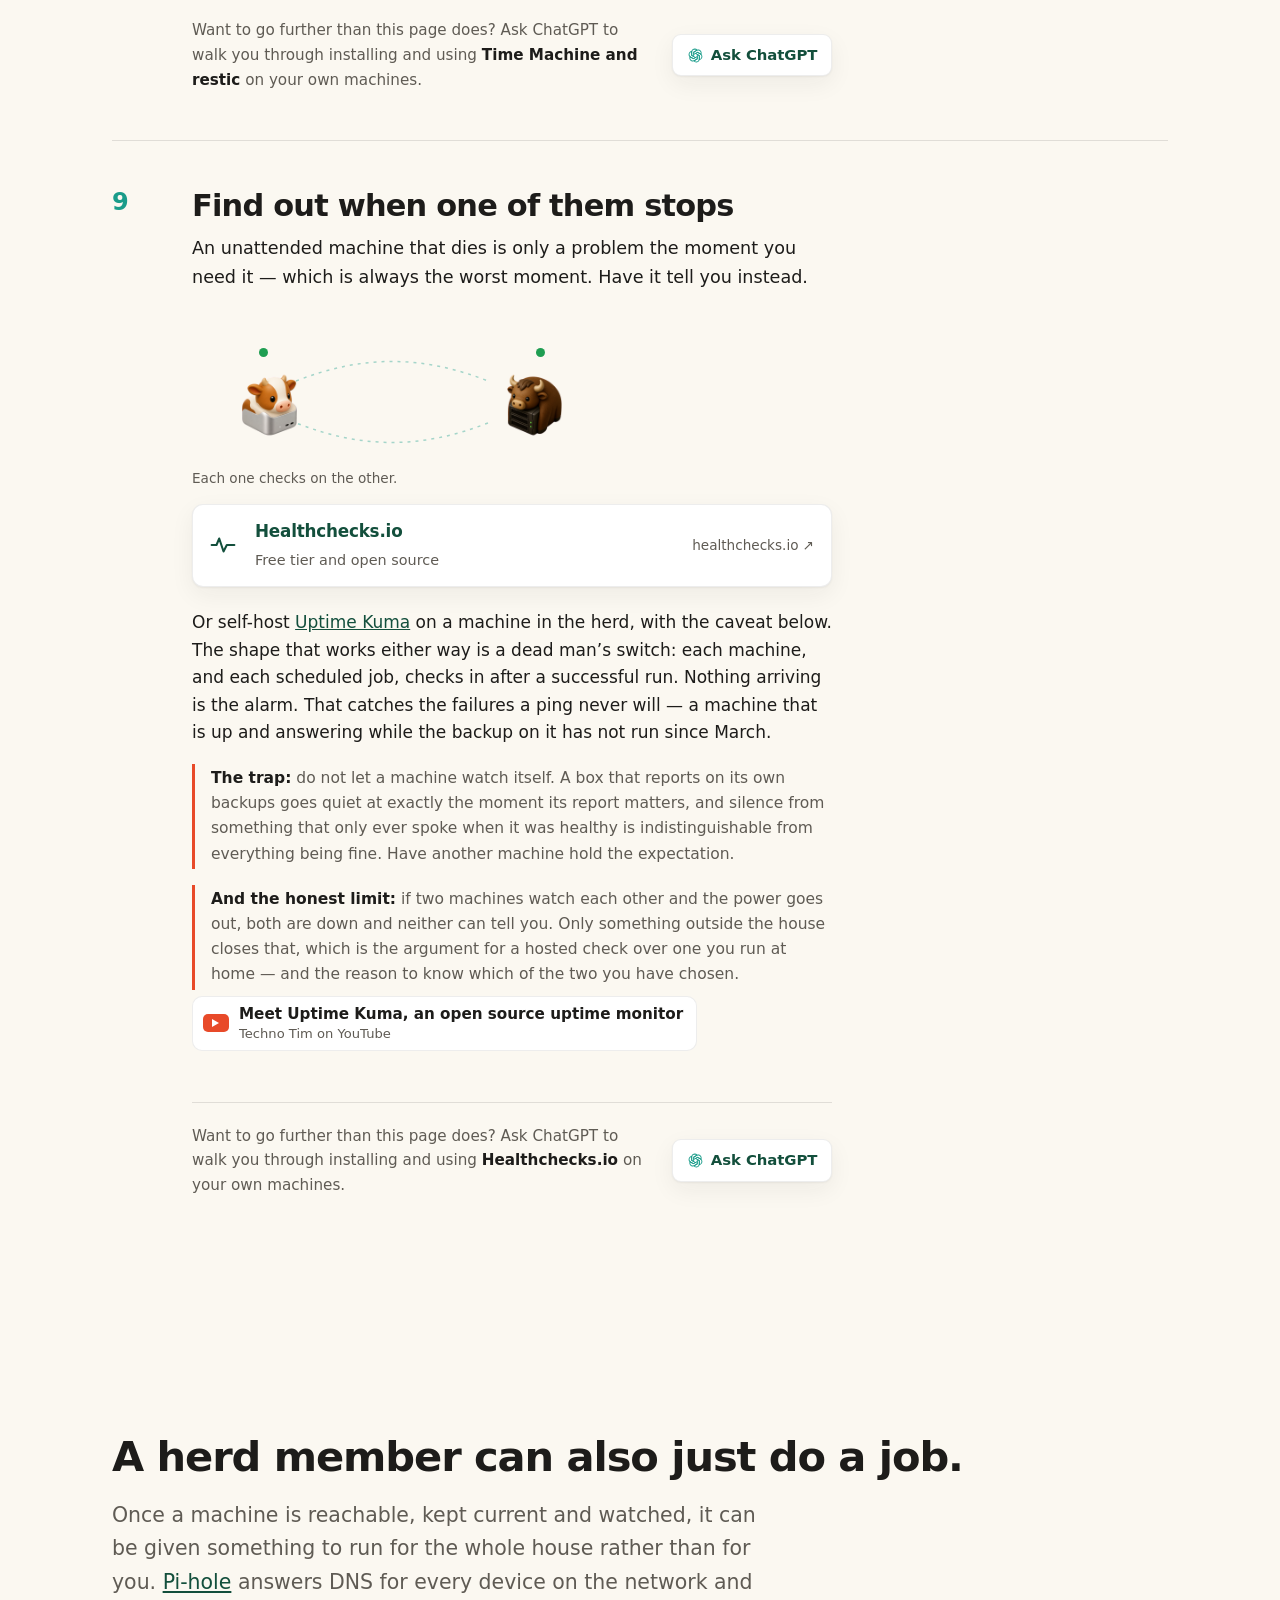
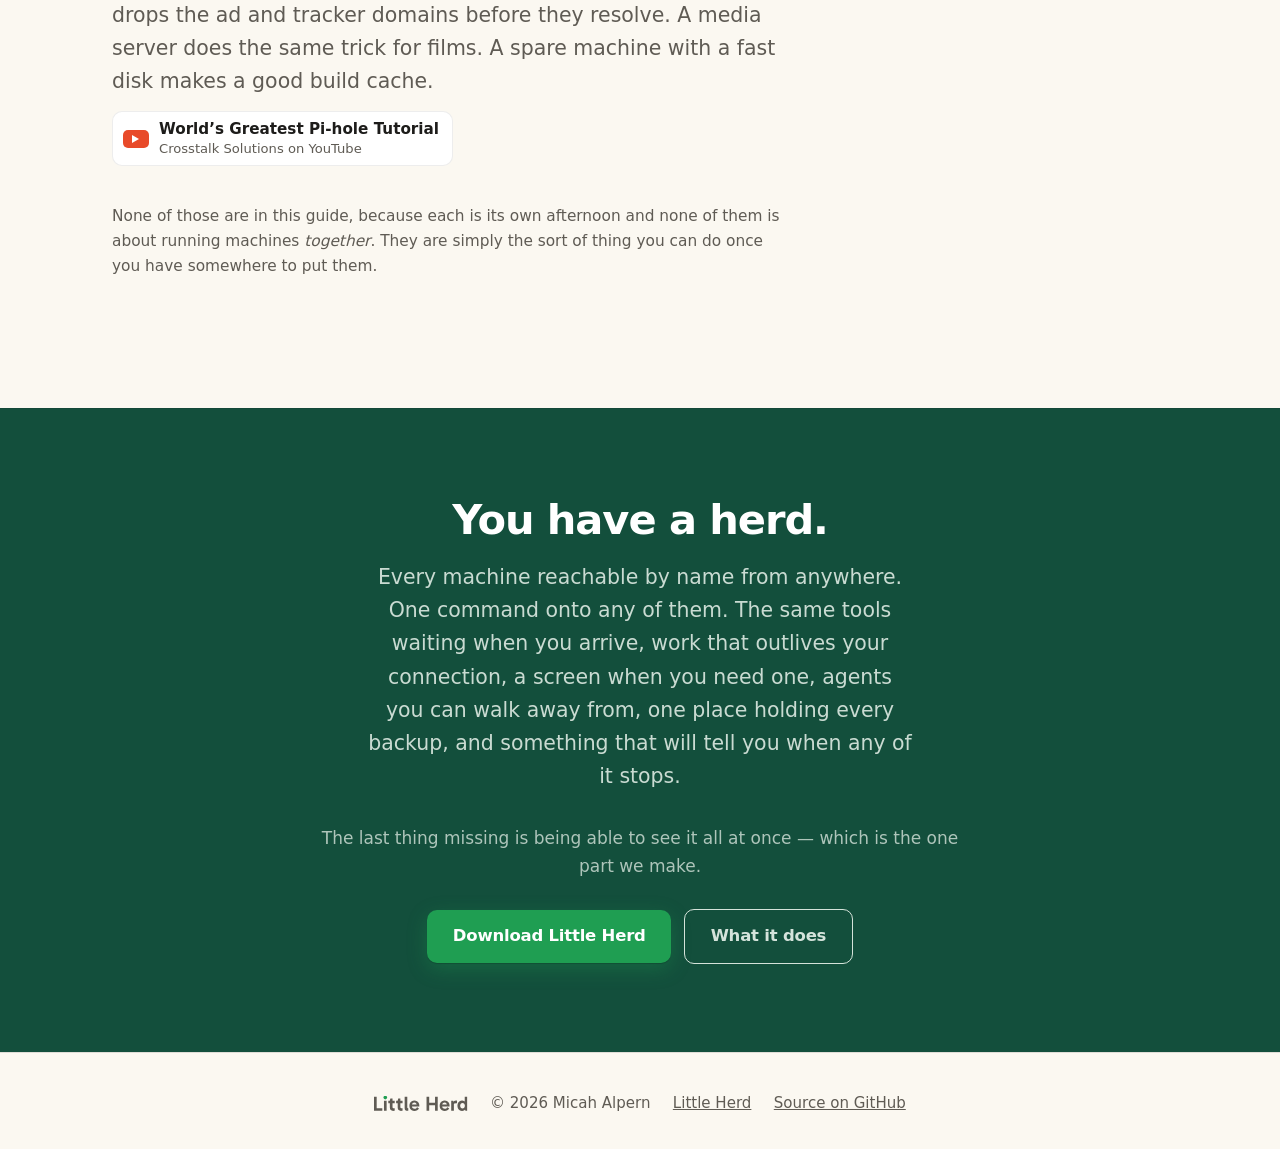
==== commit f1ec8ae2: "Start where a Mac user already is My ordering led with Tailscale on the grounds that everything depe" ====
--- a/site/herd.html
+++ b/site/herd.html
@@ -50,9 +50,9 @@
       <div>
         <h3>Get to them</h3>
         <ol>
-        <li><a href="#reach"><b>1</b>Reach any machine from anywhere</a></li>
+        <li><a href="#control"><b>1</b>Use one keyboard and mouse across two Macs</a></li>
         <li><a href="#screen"><b>2</b>See and use another machine&rsquo;s screen from this one</a></li>
-        <li><a href="#control"><b>3</b>Use one keyboard and mouse across two Macs</a></li>
+        <li><a href="#reach"><b>3</b>Reach any machine from anywhere</a></li>
         </ol>
       </div>
       <div>
@@ -75,58 +75,65 @@
   <nav class="rail" aria-label="The nine steps" hidden>
     <div class="rail-in wrap">
       <span class="rail-act" aria-hidden="true">Get access</span>
-      <div class="rail-nums"><ol data-act="Get to them"><li><a href="#reach" title="Reach any machine from anywhere"><span class="sr">1. Reach any machine from anywhere</span><span aria-hidden="true">1</span></a></li><li><a href="#screen" title="See and use another machine&rsquo;s screen from this one"><span class="sr">2. See and use another machine&rsquo;s screen from this one</span><span aria-hidden="true">2</span></a></li><li><a href="#control" title="Use one keyboard and mouse across two Macs"><span class="sr">3. Use one keyboard and mouse across two Macs</span><span aria-hidden="true">3</span></a></li></ol><ol data-act="Work on them"><li><a href="#connect" title="Get onto any machine with one short command"><span class="sr">4. Get onto any machine with one short command</span><span aria-hidden="true">4</span></a></li><li><a href="#tools" title="Arrive on a machine and find your tools already there"><span class="sr">5. Arrive on a machine and find your tools already there</span><span aria-hidden="true">5</span></a></li><li><a href="#detach" title="Start something on another machine and walk away"><span class="sr">6. Start something on another machine and walk away</span><span aria-hidden="true">6</span></a></li><li><a href="#agents" title="Run several agents at once and see which one is waiting on you"><span class="sr">7. Run several agents at once and see which one is waiting on you</span><span aria-hidden="true">7</span></a></li></ol><ol data-act="Keep it alive"><li><a href="#backup" title="Back every machine up to one place"><span class="sr">8. Back every machine up to one place</span><span aria-hidden="true">8</span></a></li><li><a href="#alerts" title="Find out when one of them stops"><span class="sr">9. Find out when one of them stops</span><span aria-hidden="true">9</span></a></li></ol></div>
+      <div class="rail-nums"><ol data-act="Get to them"><li><a href="#control" title="Use one keyboard and mouse across two Macs"><span class="sr">1. Use one keyboard and mouse across two Macs</span><span aria-hidden="true">1</span></a></li><li><a href="#screen" title="See and use another machine&rsquo;s screen from this one"><span class="sr">2. See and use another machine&rsquo;s screen from this one</span><span aria-hidden="true">2</span></a></li><li><a href="#reach" title="Reach any machine from anywhere"><span class="sr">3. Reach any machine from anywhere</span><span aria-hidden="true">3</span></a></li></ol><ol data-act="Work on them"><li><a href="#connect" title="Get onto any machine with one short command"><span class="sr">4. Get onto any machine with one short command</span><span aria-hidden="true">4</span></a></li><li><a href="#tools" title="Arrive on a machine and find your tools already there"><span class="sr">5. Arrive on a machine and find your tools already there</span><span aria-hidden="true">5</span></a></li><li><a href="#detach" title="Start something on another machine and walk away"><span class="sr">6. Start something on another machine and walk away</span><span aria-hidden="true">6</span></a></li><li><a href="#agents" title="Run several agents at once and see which one is waiting on you"><span class="sr">7. Run several agents at once and see which one is waiting on you</span><span aria-hidden="true">7</span></a></li></ol><ol data-act="Keep it alive"><li><a href="#backup" title="Back every machine up to one place"><span class="sr">8. Back every machine up to one place</span><span aria-hidden="true">8</span></a></li><li><a href="#alerts" title="Find out when one of them stops"><span class="sr">9. Find out when one of them stops</span><span aria-hidden="true">9</span></a></li></ol></div>
     </div>
   </nav>
   <div class="act wrap">
     <span class="act-n">Act 1</span>
     <h2>Get to them</h2>
-    <p>One name each, and a way to see and use any of them — with almost nothing to install.</p>
+    <p>The same desk, then the same house, then anywhere — starting with what your Mac already does.</p>
   </div>
 
   <ol class="steps wrap">
-  <li class="step" id="reach">
+  <li class="step" id="control">
     <div class="step-n">1</div>
     <div class="step-body">
-      <h2>Reach any machine from anywhere</h2>
-      <p class="what">One name per machine that works from the sofa, from a hotel, and from another machine in the herd &mdash; with nothing exposed to the open internet.</p>
-      <figure class="fig fig-ring">
-        <img class="f1" src="images/herdware/chick-laptop.png" alt=""><img class="f2" src="images/herdware/calf-mini.png" alt=""><img class="f3" src="images/herdware/ox-gpu.png" alt="">
+      <h2>Use one keyboard and mouse across two Macs</h2>
+      <p class="what">The pointer runs off the edge of one screen and onto the next machine, and copy on one is paste on the other &mdash; with no software to install.</p>
+      <figure class="fig fig-screen">
+        <img class="f1" src="images/herdware/chick-laptop.png" alt="">
+        <span class="pane"><img src="images/herdware/calf-mini.png" alt=""></span>
         <svg class="s-wire" viewBox="0 0 420 150" preserveAspectRatio="xMidYMid meet">
-          <path class="s-route" d="M210 22 C 350 22, 400 128, 210 128 C 20 128, 70 22, 210 22 Z"/>
-          <path class="s-pulse" d="M210 22 C 350 22, 400 128, 210 128 C 20 128, 70 22, 210 22 Z"/>
+          <path class="s-route" d="M126 78 L 236 78"/>
+          <path class="s-pulse" d="M126 78 L 236 78"/>
         </svg>
-        <figcaption>One name each, reachable from anywhere.</figcaption>
-      </figure>
-      <a class="tool" href="https://tailscale.com">
-        <svg class="tool-logo" viewBox="0 0 24 24" xmlns="http://www.w3.org/2000/svg" aria-hidden="true"><path fill="currentColor" d="M24 12a3 3 0 1 1-6 0 3 3 0 0 1 6 0zm-9 9a3 3 0 1 1-6 0 3 3 0 0 1 6 0zm0-9a3 3 0 1 1-6 0 3 3 0 0 1 6 0zm6-6a3 3 0 1 1 0-6 3 3 0 0 1 0 6zm0-.5a2.5 2.5 0 1 0 0-5 2.5 2.5 0 0 0 0 5zM3 24a3 3 0 1 1 0-6 3 3 0 0 1 0 6zm0-.5a2.5 2.5 0 1 0 0-5 2.5 2.5 0 0 0 0 5zm18 .5a3 3 0 1 1 0-6 3 3 0 0 1 0 6zm0-.5a2.5 2.5 0 1 0 0-5 2.5 2.5 0 0 0 0 5zM6 12a3 3 0 1 1-6 0 3 3 0 0 1 6 0zm9-9a3 3 0 1 1-6 0 3 3 0 0 1 6 0zm-3 2.5a2.5 2.5 0 1 0 0-5 2.5 2.5 0 0 0 0 5zM6 3a3 3 0 1 1-6 0 3 3 0 0 1 6 0zM3 5.5a2.5 2.5 0 1 0 0-5 2.5 2.5 0 0 0 0 5z"/></svg>
-        <span class="tool-name">Tailscale</span>
-        <span class="tool-note">Free for personal use</span>
-        <span class="tool-go">tailscale.com &#8599;</span>
-      </a>
-      <p>This one is first because everything below it assumes you can reach
-        the machine at all. Install on each one, sign in with the same account,
-        turn on MagicDNS, and you are done &mdash; no port forwarding, no static
-        IP, no router configuration, and nothing listening on the public
-        internet.</p>
-      <p class="trap"><b>The trap:</b> a machine&rsquo;s key expires by default,
-        usually in about six months. A laptop you use daily just asks you to sign
-        in again. <em>An unattended box silently drops off the network</em> and
-        you discover it the next time you need it, which is the worst possible
-        moment. Disable key expiry for anything headless.</p>
-      <p class="trap"><b>And:</b> a <code>.local</code> name is mDNS. It resolves
-        at home and nowhere else, so a setup tested only on the sofa looks
-        finished and fails the first time you leave the house. Use the tailnet
-        name everywhere, including in scripts.</p>
-      <a class="vid" href="https://www.youtube.com/watch?v=sPdvyR7bLqI"
-         target="_blank" rel="noopener">
-        <span class="vid-play" aria-hidden="true"></span>
-        <span class="vid-txt"><b>How to get started with Tailscale in under 10 minutes</b><i>Tailscale on YouTube</i></span>
-      </a>
-      <div class="ask">
-        <p>Want to go further than this page does? Ask ChatGPT to walk you
-          through installing and using <b>Tailscale</b> on your own machines.</p>
-        <a class="ask-btn" href="https://chatgpt.com/?q=I%20have%20a%20few%20Macs%2C%20a%20Linux%20box%20and%20a%20NAS%20at%20home%20that%20I%20want%20to%20reach%20from%20anywhere.%20Explain%20what%20Tailscale%20is%20and%20how%20it%20differs%20from%20a%20VPN%20or%20port%20forwarding%2C%20then%20walk%20me%20through%20installing%20and%20signing%20in%20on%20macOS%20and%20on%20Linux%2C%20turning%20on%20MagicDNS%20so%20each%20machine%20has%20a%20name%2C%20and%20checking%20it%20works%20from%20off%20my%20home%20network.%20Cover%20machine%20key%20expiry%20and%20why%20I%20should%20disable%20it%20for%20a%20headless%20machine.%20Give%20exact%20commands." target="_blank" rel="noopener">
+        <figcaption>One pointer, two machines.</figcaption>
+      </figure>
+      <a class="tool" href="https://support.apple.com/en-us/102459">
+        <svg class="tool-logo" viewBox="0 0 24 24" xmlns="http://www.w3.org/2000/svg" fill="none" stroke="currentColor" stroke-width="1.9" stroke-linecap="round" stroke-linejoin="round" aria-hidden="true"><rect x="1.5" y="3.5" width="21" height="14" rx="2.5"/><rect x="6" y="7" width="9" height="6.5" rx="1.2"/><path d="M8 20.5h8"/></svg>
+        <span class="tool-name">Universal Control</span>
+        <span class="tool-note">Built into macOS</span>
+        <span class="tool-go">support.apple.com &#8599;</span>
+      </a>
+      <p>Two Macs on one desk do not need screen sharing. Sign both into the
+        same Apple Account with two-factor turned on, leave Bluetooth, Wi-Fi
+        and Handoff on, and link the second one from the add-display
+        (<b>+</b>) menu in <b>Displays</b> settings. The pointer then runs off
+        the edge of one screen onto the other, the keyboard follows it, and
+        Universal Clipboard means copy here is paste there.</p>
+      <p class="trap"><b>The trap:</b> this is a <em>same-desk</em> feature. It
+        needs the machines within about ten metres, because the handshake is
+        over Bluetooth. The headless box in the closet is not a candidate
+        however good your network is &mdash; that is what the next two
+        steps are for.</p>
+      <p class="trap"><b>And:</b> nothing tells you <em>which</em> condition
+        failed. A pointer that will not cross is the same silence whether the
+        second Mac is on a different Apple Account, has Handoff off, or is
+        simply too far away. Check them in that order; the account is the one
+        people get wrong.</p>
+      <a class="vid" href="https://www.youtube.com/watch?v=9tRzhE-wyNg"
+         target="_blank" rel="noopener">
+        <span class="vid-play" aria-hidden="true"></span>
+        <span class="vid-txt"><b>How to use Universal Control on Mac and iPad</b><i>Apple Support on YouTube</i></span>
+      </a>
+      <figure class="shot-fig">
+        <img src="images/guide/universal-control.png" alt="The add-display (+) menu in Displays settings, where a second Mac is linked." loading="lazy">
+        <figcaption>The add-display (+) menu in Displays settings, where a second Mac is linked.</figcaption>
+      </figure>
+      <div class="ask">
+        <p>Want to go further than this page does? Ask ChatGPT to walk you
+          through installing and using <b>Universal Control</b> on your own machines.</p>
+        <a class="ask-btn" href="https://chatgpt.com/?q=I%20have%20two%20Macs%20on%20the%20same%20desk%20and%20I%20want%20one%20keyboard%20and%20mouse%20to%20work%20across%20both%2C%20with%20copy%20and%20paste%20between%20them.%20Explain%20Universal%20Control%20and%20Universal%20Clipboard%3A%20what%20each%20one%20needs%20%28same%20Apple%20Account%20with%20two-factor%2C%20Bluetooth%2C%20Wi-Fi%20and%20Handoff%20on%2C%20machines%20close%20together%29%2C%20how%20to%20link%20a%20second%20Mac%20from%20the%20add-display%20menu%20in%20Displays%20settings%2C%20how%20the%20two%20features%20differ%2C%20and%20the%20common%20reasons%20the%20pointer%20refuses%20to%20cross.%20Then%20tell%20me%20what%20to%20use%20instead%20when%20the%20other%20machine%20is%20in%20another%20room%20or%20another%20building." target="_blank" rel="noopener">
           <svg class="ask-mark" viewBox="104 232 2199 1942" xmlns="http://www.w3.org/2000/svg" fill="currentColor" aria-hidden="true"><path id="oa" d="M1107.3 299.1c-197.999 0-373.9 127.3-435.2 315.3L650 743.5v427.9c0 21.4 11 40.4 29.4 51.4l344.5 198.515V833.3h.1v-27.9L1372.7 604c33.715-19.52 70.44-32.857 108.47-39.828L1447.6 450.3C1361 353.5 1237.1 298.5 1107.3 299.1zm0 117.5-.6.6c79.699 0 156.3 27.5 217.6 78.4-2.5 1.2-7.4 4.3-11 6.1L952.8 709.3c-18.4 10.4-29.4 30-29.4 51.4V1248l-155.1-89.4V755.8c-.1-187.099 151.601-338.9 339-339.2z"/><use href="#oa" transform="rotate(60 1203 1203)"/><use href="#oa" transform="rotate(120 1203 1203)"/><use href="#oa" transform="rotate(180 1203 1203)"/><use href="#oa" transform="rotate(240 1203 1203)"/><use href="#oa" transform="rotate(300 1203 1203)"/></svg>
           Ask ChatGPT
         </a>
@@ -190,55 +197,49 @@
     </div>
   </li>
 
-  <li class="step" id="control">
+  <li class="step" id="reach">
     <div class="step-n">3</div>
     <div class="step-body">
-      <h2>Use one keyboard and mouse across two Macs</h2>
-      <p class="what">The pointer runs off the edge of one screen and onto the next machine, and copy on one is paste on the other &mdash; with no software to install.</p>
-      <figure class="fig fig-screen">
-        <img class="f1" src="images/herdware/chick-laptop.png" alt="">
-        <span class="pane"><img src="images/herdware/calf-mini.png" alt=""></span>
+      <h2>Reach any machine from anywhere</h2>
+      <p class="what">One name per machine that works from the sofa, from a hotel, and from another machine in the herd &mdash; with nothing exposed to the open internet.</p>
+      <figure class="fig fig-ring">
+        <img class="f1" src="images/herdware/chick-laptop.png" alt=""><img class="f2" src="images/herdware/calf-mini.png" alt=""><img class="f3" src="images/herdware/ox-gpu.png" alt="">
         <svg class="s-wire" viewBox="0 0 420 150" preserveAspectRatio="xMidYMid meet">
-          <path class="s-route" d="M126 78 L 236 78"/>
-          <path class="s-pulse" d="M126 78 L 236 78"/>
+          <path class="s-route" d="M210 22 C 350 22, 400 128, 210 128 C 20 128, 70 22, 210 22 Z"/>
+          <path class="s-pulse" d="M210 22 C 350 22, 400 128, 210 128 C 20 128, 70 22, 210 22 Z"/>
         </svg>
-        <figcaption>One pointer, two machines.</figcaption>
-      </figure>
-      <a class="tool" href="https://support.apple.com/en-us/102459">
-        <svg class="tool-logo" viewBox="0 0 24 24" xmlns="http://www.w3.org/2000/svg" fill="none" stroke="currentColor" stroke-width="1.9" stroke-linecap="round" stroke-linejoin="round" aria-hidden="true"><rect x="1.5" y="3.5" width="21" height="14" rx="2.5"/><rect x="6" y="7" width="9" height="6.5" rx="1.2"/><path d="M8 20.5h8"/></svg>
-        <span class="tool-name">Universal Control</span>
-        <span class="tool-note">Built into macOS</span>
-        <span class="tool-go">support.apple.com &#8599;</span>
-      </a>
-      <p>Two Macs on one desk do not need screen sharing. Sign both into the
-        same Apple Account with two-factor turned on, leave Bluetooth, Wi-Fi
-        and Handoff on, and link the second one from the add-display
-        (<b>+</b>) menu in <b>Displays</b> settings. The pointer then runs off
-        the edge of one screen onto the other, the keyboard follows it, and
-        Universal Clipboard means copy here is paste there.</p>
-      <p class="trap"><b>The trap:</b> this is a <em>same-desk</em> feature. It
-        needs the machines within about ten metres, because the handshake is
-        over Bluetooth. The headless box in the closet is not a candidate
-        however good your network is &mdash; that is what the step above is
-        for.</p>
-      <p class="trap"><b>And:</b> nothing tells you <em>which</em> condition
-        failed. A pointer that will not cross is the same silence whether the
-        second Mac is on a different Apple Account, has Handoff off, or is
-        simply too far away. Check them in that order; the account is the one
-        people get wrong.</p>
-      <a class="vid" href="https://www.youtube.com/watch?v=9tRzhE-wyNg"
-         target="_blank" rel="noopener">
-        <span class="vid-play" aria-hidden="true"></span>
-        <span class="vid-txt"><b>How to use Universal Control on Mac and iPad</b><i>Apple Support on YouTube</i></span>
-      </a>
-      <figure class="shot-fig">
-        <img src="images/guide/universal-control.png" alt="The add-display (+) menu in Displays settings, where a second Mac is linked." loading="lazy">
-        <figcaption>The add-display (+) menu in Displays settings, where a second Mac is linked.</figcaption>
-      </figure>
-      <div class="ask">
-        <p>Want to go further than this page does? Ask ChatGPT to walk you
-          through installing and using <b>Universal Control</b> on your own machines.</p>
-        <a class="ask-btn" href="https://chatgpt.com/?q=I%20have%20two%20Macs%20on%20the%20same%20desk%20and%20I%20want%20one%20keyboard%20and%20mouse%20to%20work%20across%20both%2C%20with%20copy%20and%20paste%20between%20them.%20Explain%20Universal%20Control%20and%20Universal%20Clipboard%3A%20what%20each%20one%20needs%20%28same%20Apple%20Account%20with%20two-factor%2C%20Bluetooth%2C%20Wi-Fi%20and%20Handoff%20on%2C%20machines%20close%20together%29%2C%20how%20to%20link%20a%20second%20Mac%20from%20the%20add-display%20menu%20in%20Displays%20settings%2C%20how%20the%20two%20features%20differ%2C%20and%20the%20common%20reasons%20the%20pointer%20refuses%20to%20cross.%20Then%20tell%20me%20what%20to%20use%20instead%20when%20the%20other%20machine%20is%20in%20another%20room%20or%20another%20building." target="_blank" rel="noopener">
+        <figcaption>One name each, reachable from anywhere.</figcaption>
+      </figure>
+      <a class="tool" href="https://tailscale.com">
+        <svg class="tool-logo" viewBox="0 0 24 24" xmlns="http://www.w3.org/2000/svg" aria-hidden="true"><path fill="currentColor" d="M24 12a3 3 0 1 1-6 0 3 3 0 0 1 6 0zm-9 9a3 3 0 1 1-6 0 3 3 0 0 1 6 0zm0-9a3 3 0 1 1-6 0 3 3 0 0 1 6 0zm6-6a3 3 0 1 1 0-6 3 3 0 0 1 0 6zm0-.5a2.5 2.5 0 1 0 0-5 2.5 2.5 0 0 0 0 5zM3 24a3 3 0 1 1 0-6 3 3 0 0 1 0 6zm0-.5a2.5 2.5 0 1 0 0-5 2.5 2.5 0 0 0 0 5zm18 .5a3 3 0 1 1 0-6 3 3 0 0 1 0 6zm0-.5a2.5 2.5 0 1 0 0-5 2.5 2.5 0 0 0 0 5zM6 12a3 3 0 1 1-6 0 3 3 0 0 1 6 0zm9-9a3 3 0 1 1-6 0 3 3 0 0 1 6 0zm-3 2.5a2.5 2.5 0 1 0 0-5 2.5 2.5 0 0 0 0 5zM6 3a3 3 0 1 1-6 0 3 3 0 0 1 6 0zM3 5.5a2.5 2.5 0 1 0 0-5 2.5 2.5 0 0 0 0 5z"/></svg>
+        <span class="tool-name">Tailscale</span>
+        <span class="tool-note">Free for personal use</span>
+        <span class="tool-go">tailscale.com &#8599;</span>
+      </a>
+      <p>The two above work across a desk and across a house. This is the one
+        that makes distance stop mattering, and everything below it assumes
+        you have it. Install on each machine, sign in with the same account,
+        turn on MagicDNS, and you are done &mdash; no port forwarding, no static
+        IP, no router configuration, and nothing listening on the public
+        internet.</p>
+      <p class="trap"><b>The trap:</b> a machine&rsquo;s key expires by default,
+        usually in about six months. A laptop you use daily just asks you to sign
+        in again. <em>An unattended box silently drops off the network</em> and
+        you discover it the next time you need it, which is the worst possible
+        moment. Disable key expiry for anything headless.</p>
+      <p class="trap"><b>And:</b> a <code>.local</code> name is mDNS. It resolves
+        at home and nowhere else, so a setup tested only on the sofa looks
+        finished and fails the first time you leave the house. Use the tailnet
+        name everywhere, including in scripts.</p>
+      <a class="vid" href="https://www.youtube.com/watch?v=sPdvyR7bLqI"
+         target="_blank" rel="noopener">
+        <span class="vid-play" aria-hidden="true"></span>
+        <span class="vid-txt"><b>How to get started with Tailscale in under 10 minutes</b><i>Tailscale on YouTube</i></span>
+      </a>
+      <div class="ask">
+        <p>Want to go further than this page does? Ask ChatGPT to walk you
+          through installing and using <b>Tailscale</b> on your own machines.</p>
+        <a class="ask-btn" href="https://chatgpt.com/?q=I%20have%20a%20few%20Macs%2C%20a%20Linux%20box%20and%20a%20NAS%20at%20home%20that%20I%20want%20to%20reach%20from%20anywhere.%20Explain%20what%20Tailscale%20is%20and%20how%20it%20differs%20from%20a%20VPN%20or%20port%20forwarding%2C%20then%20walk%20me%20through%20installing%20and%20signing%20in%20on%20macOS%20and%20on%20Linux%2C%20turning%20on%20MagicDNS%20so%20each%20machine%20has%20a%20name%2C%20and%20checking%20it%20works%20from%20off%20my%20home%20network.%20Cover%20machine%20key%20expiry%20and%20why%20I%20should%20disable%20it%20for%20a%20headless%20machine.%20Give%20exact%20commands." target="_blank" rel="noopener">
           <svg class="ask-mark" viewBox="104 232 2199 1942" xmlns="http://www.w3.org/2000/svg" fill="currentColor" aria-hidden="true"><path id="oa" d="M1107.3 299.1c-197.999 0-373.9 127.3-435.2 315.3L650 743.5v427.9c0 21.4 11 40.4 29.4 51.4l344.5 198.515V833.3h.1v-27.9L1372.7 604c33.715-19.52 70.44-32.857 108.47-39.828L1447.6 450.3C1361 353.5 1237.1 298.5 1107.3 299.1zm0 117.5-.6.6c79.699 0 156.3 27.5 217.6 78.4-2.5 1.2-7.4 4.3-11 6.1L952.8 709.3c-18.4 10.4-29.4 30-29.4 51.4V1248l-155.1-89.4V755.8c-.1-187.099 151.601-338.9 339-339.2z"/><use href="#oa" transform="rotate(60 1203 1203)"/><use href="#oa" transform="rotate(120 1203 1203)"/><use href="#oa" transform="rotate(180 1203 1203)"/><use href="#oa" transform="rotate(240 1203 1203)"/><use href="#oa" transform="rotate(300 1203 1203)"/></svg>
           Ask ChatGPT
         </a>
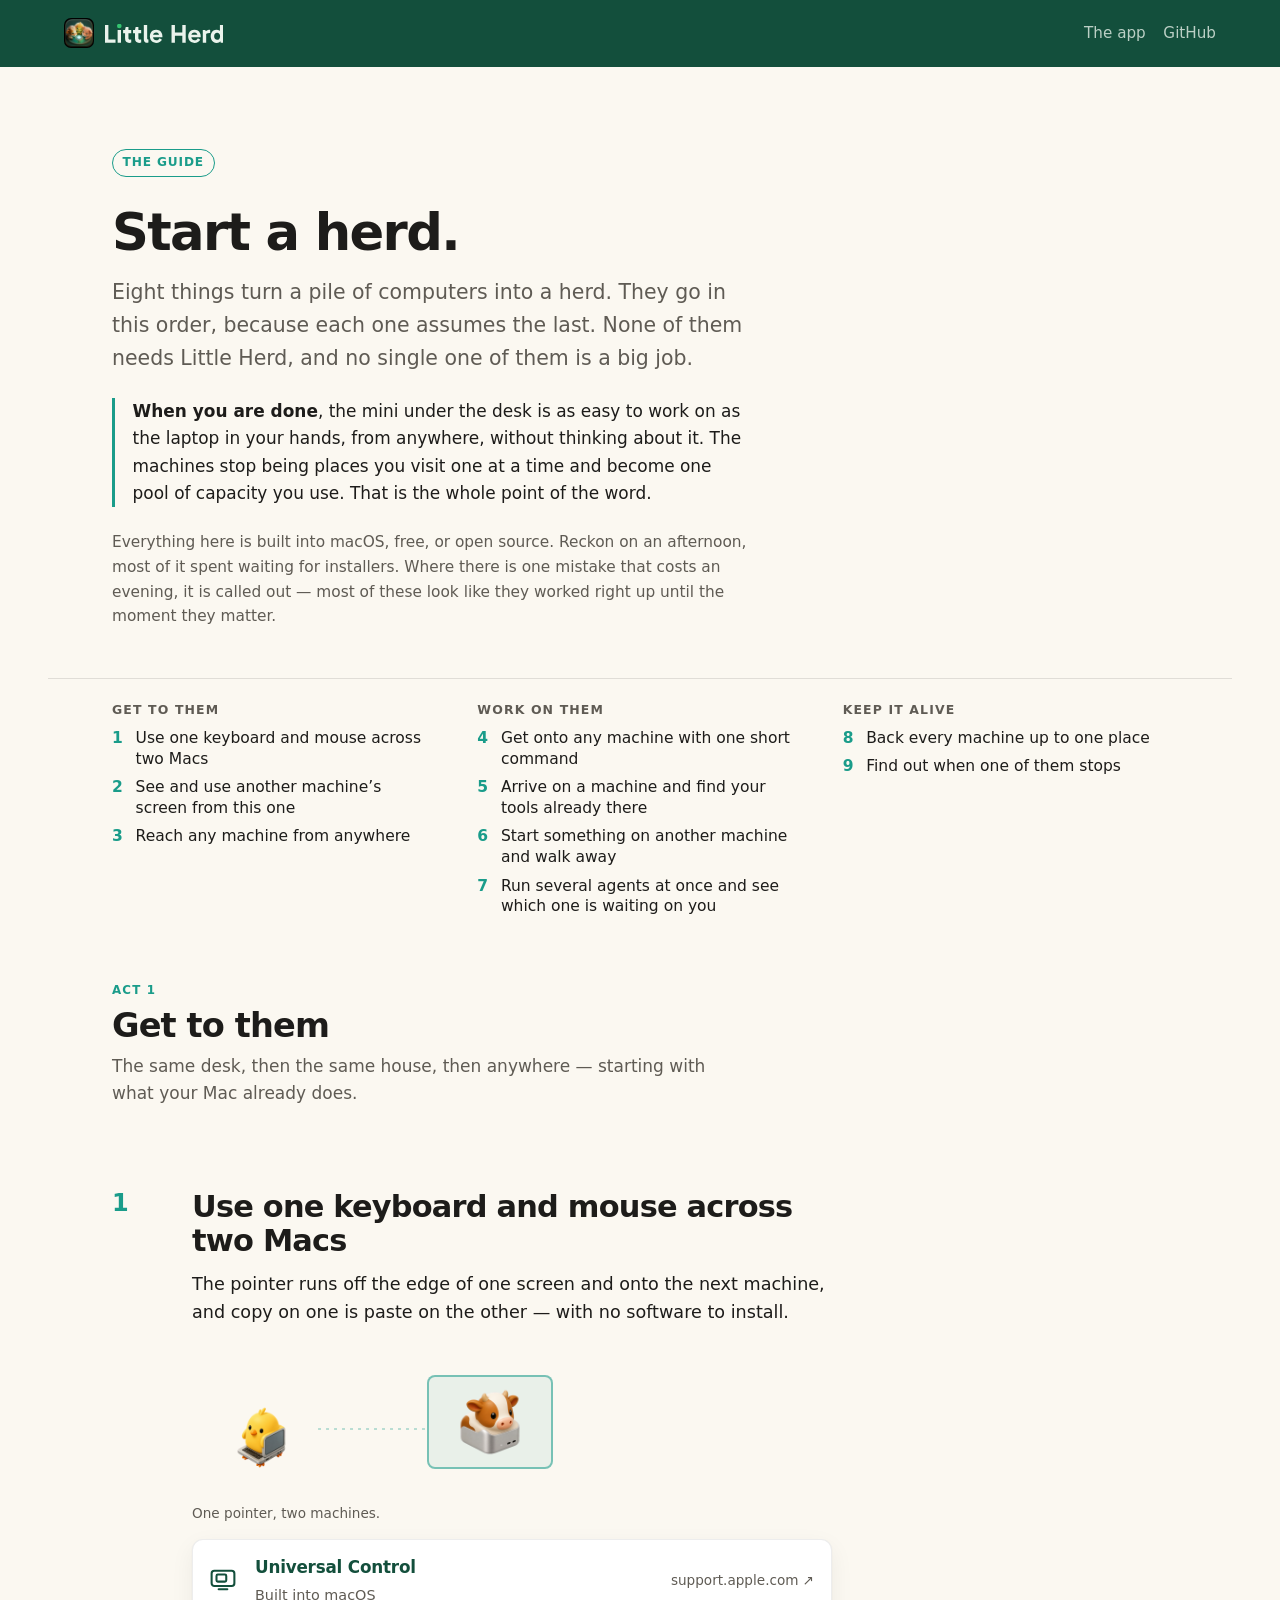
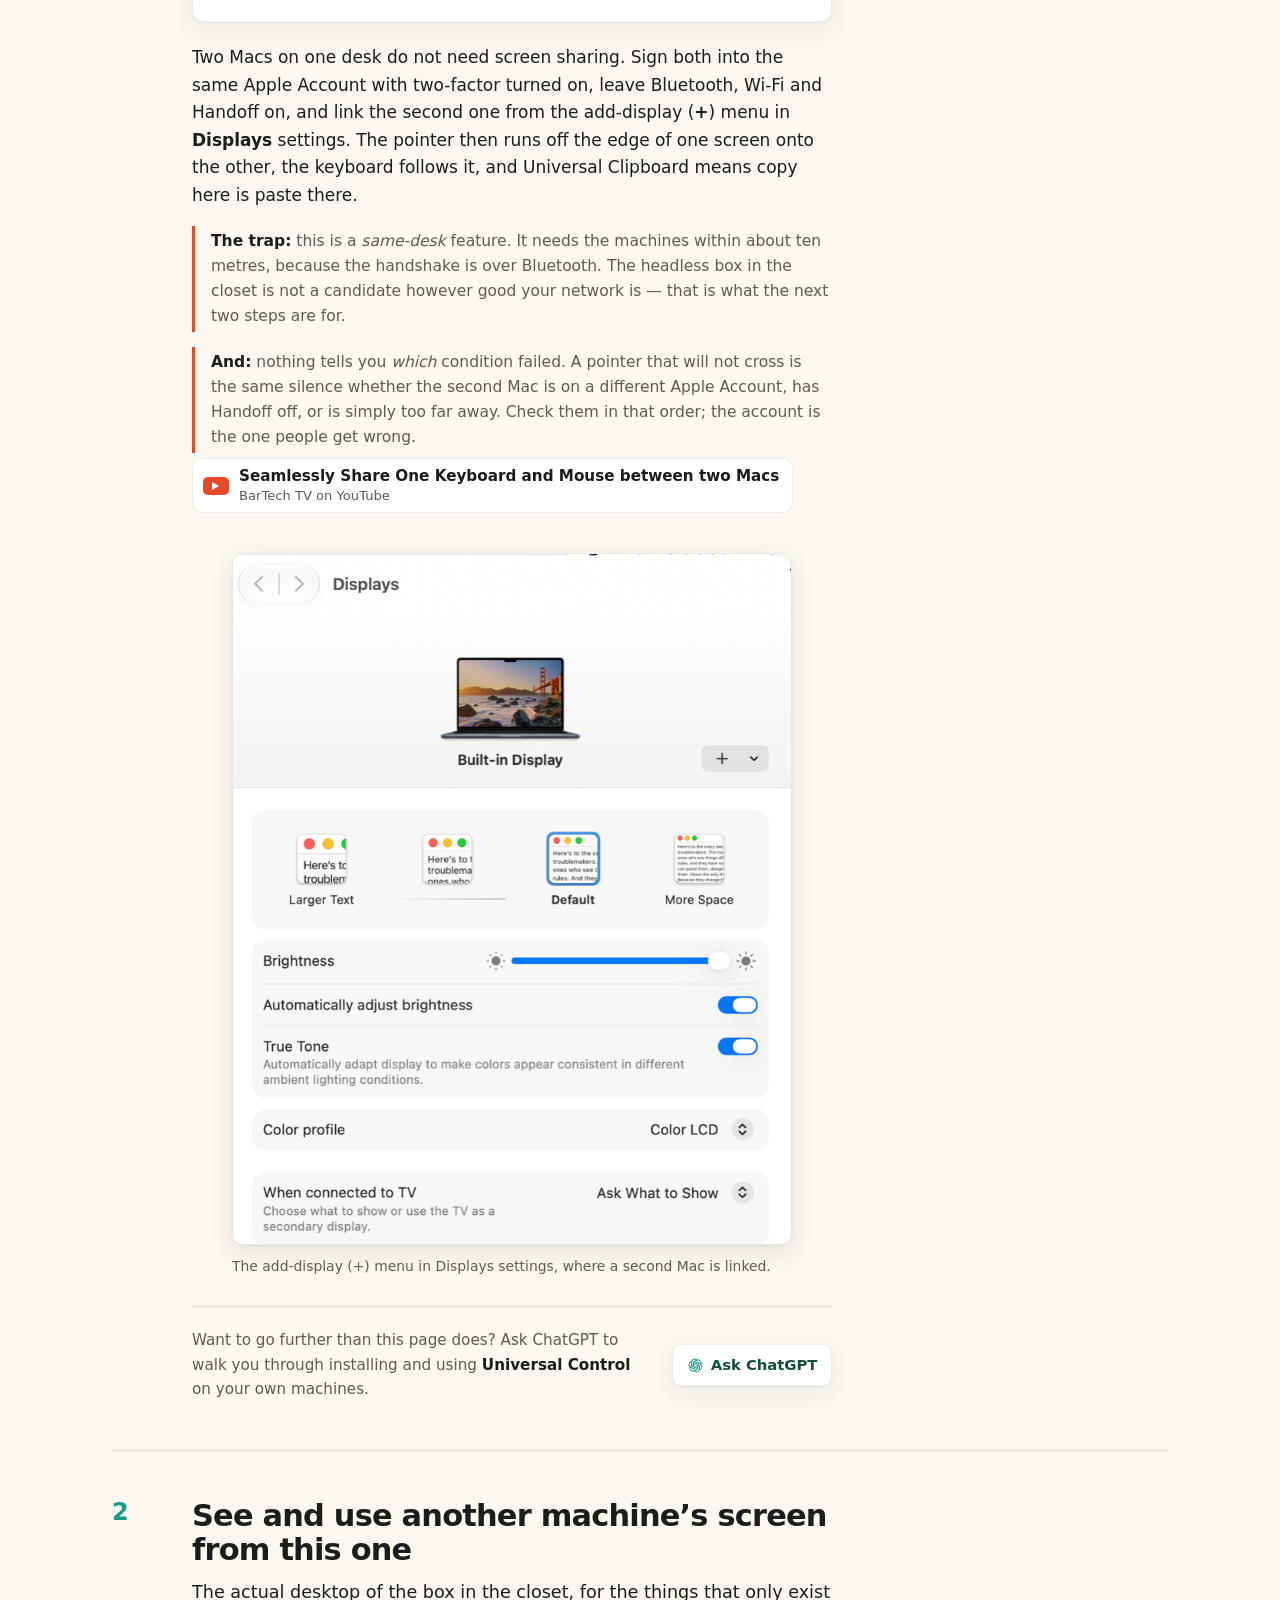
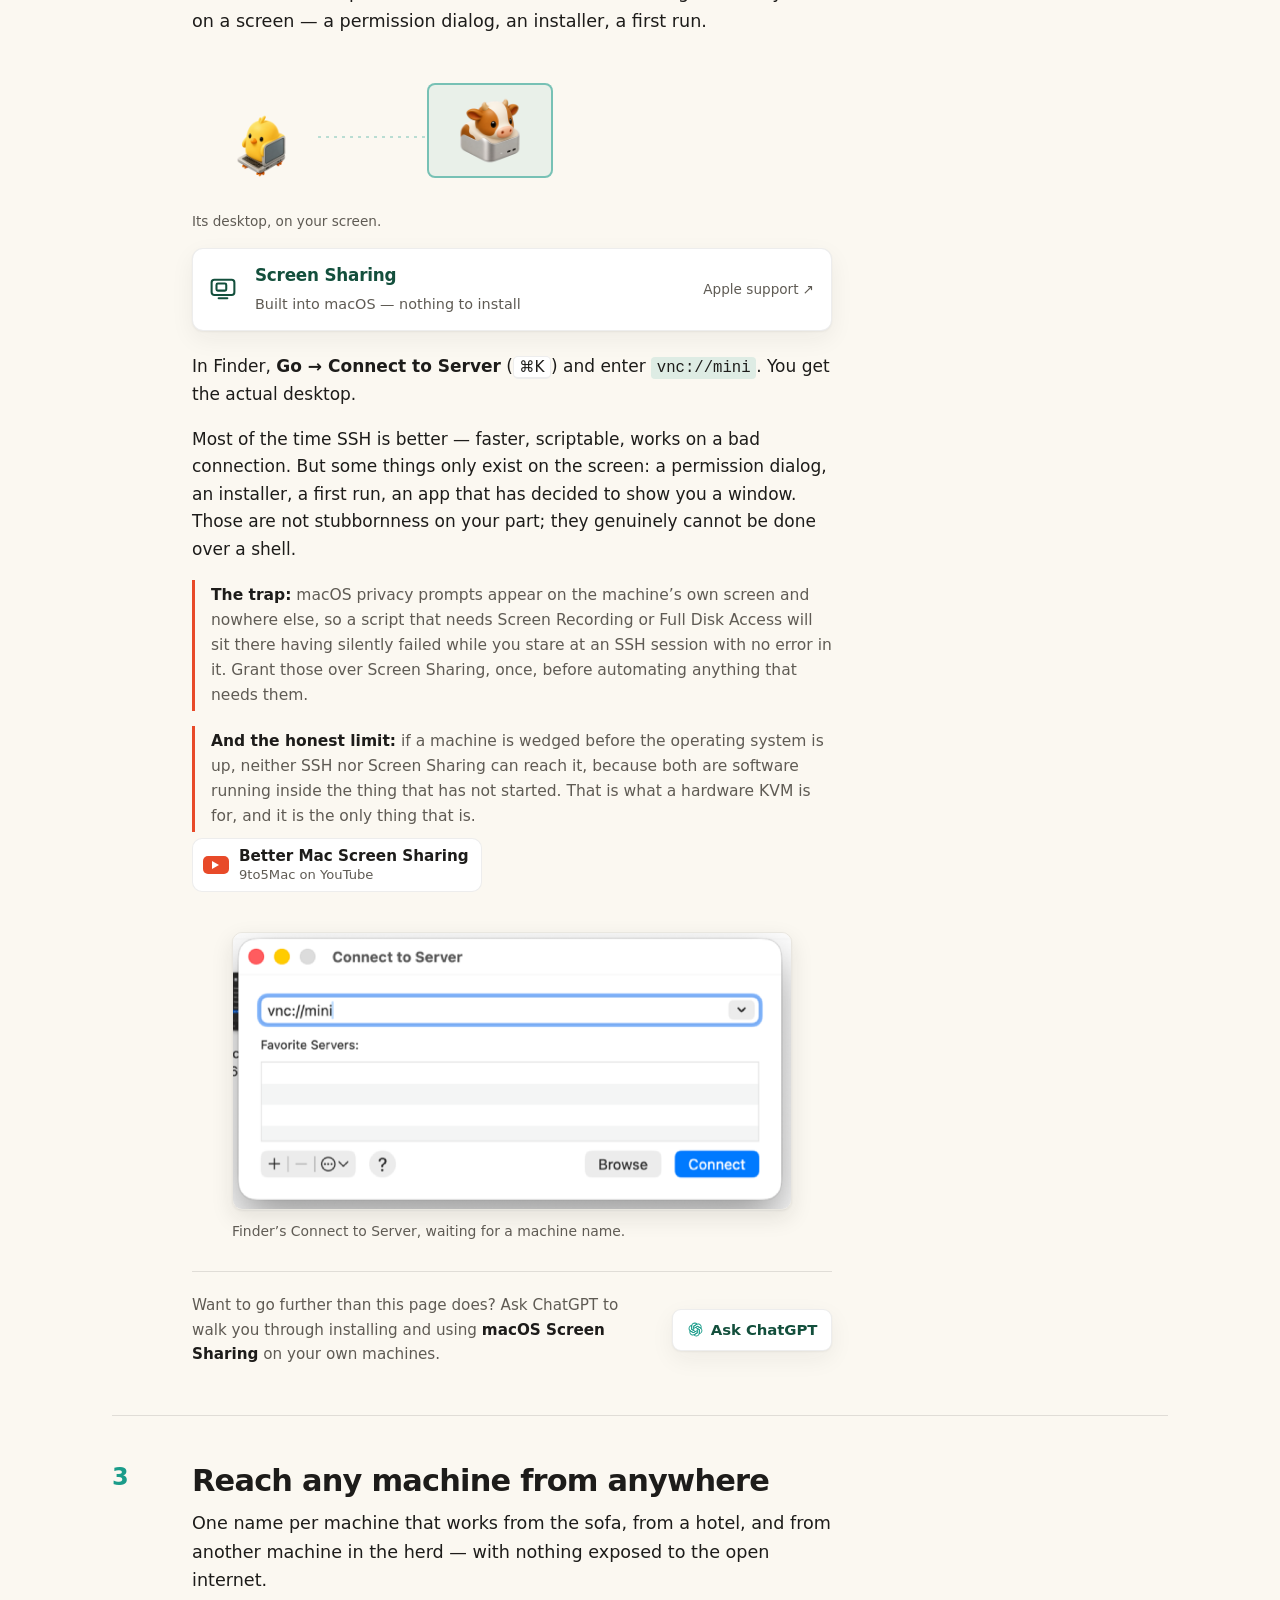
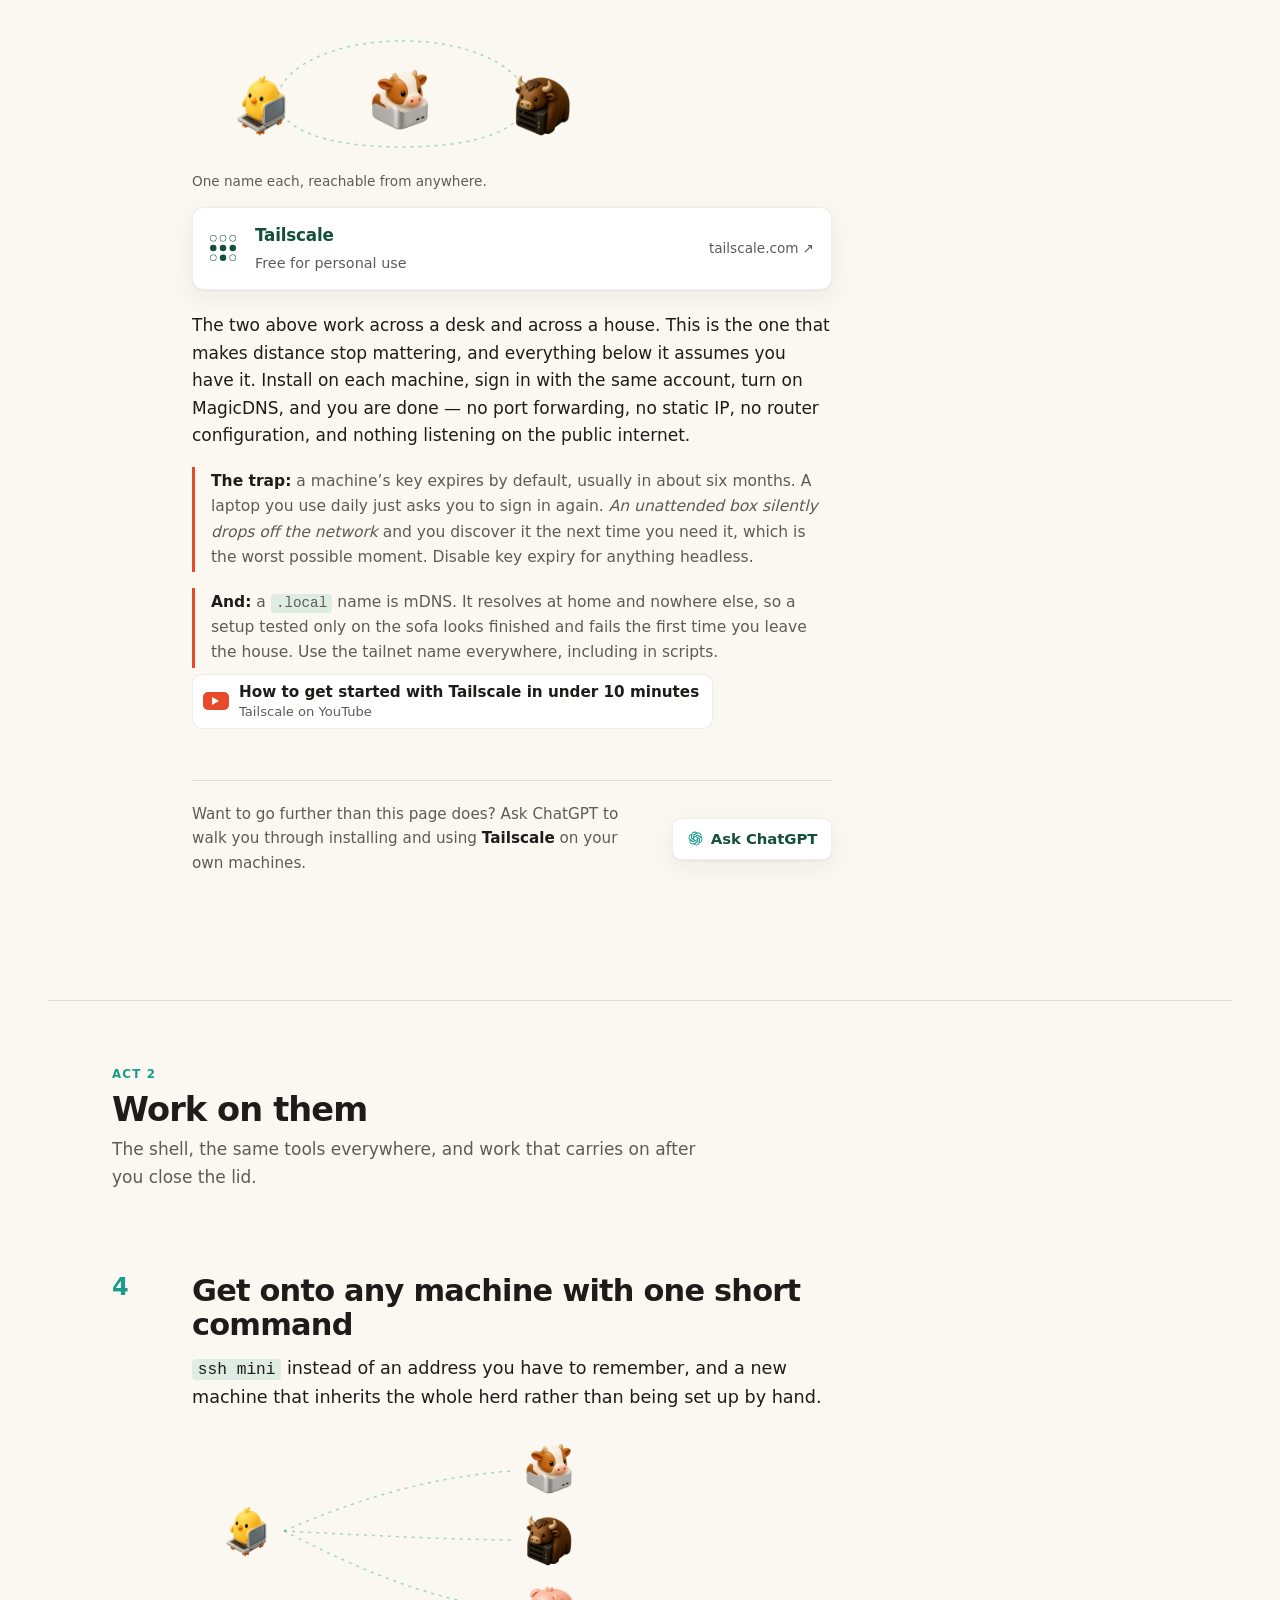
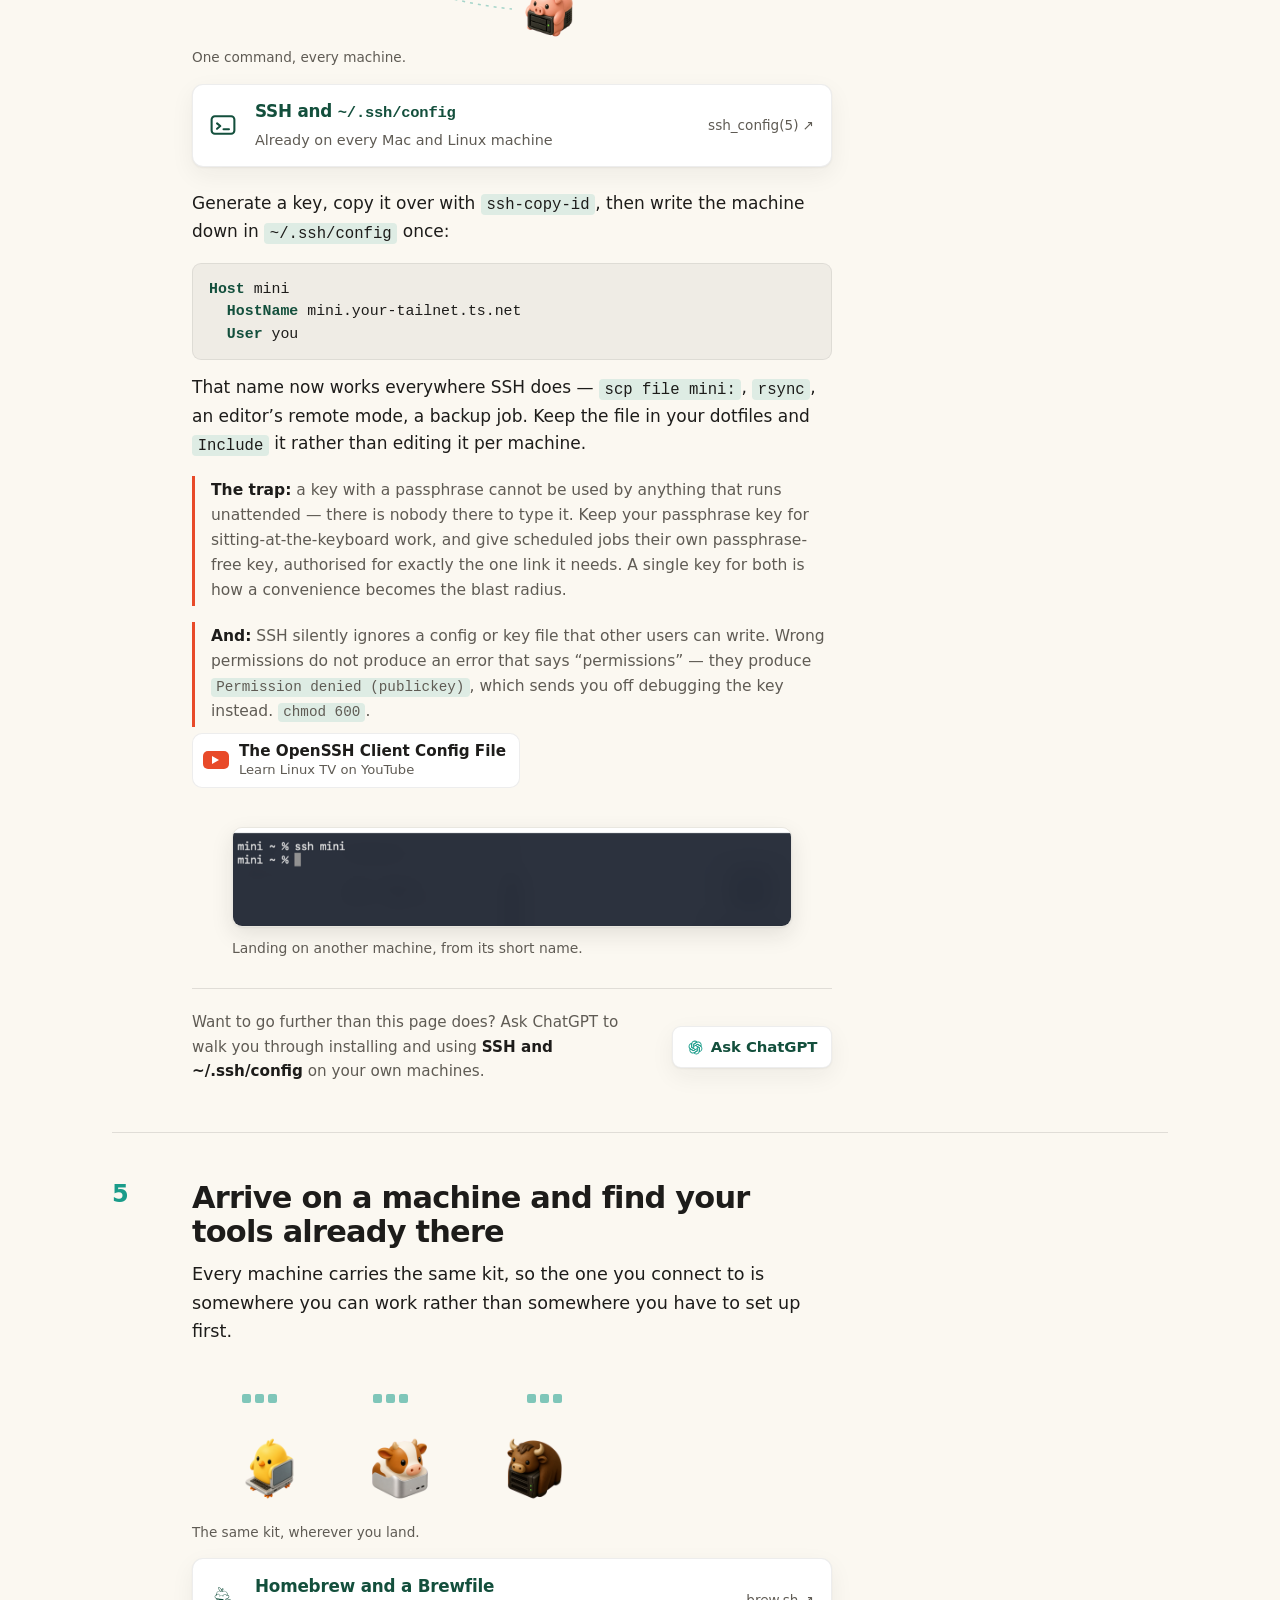
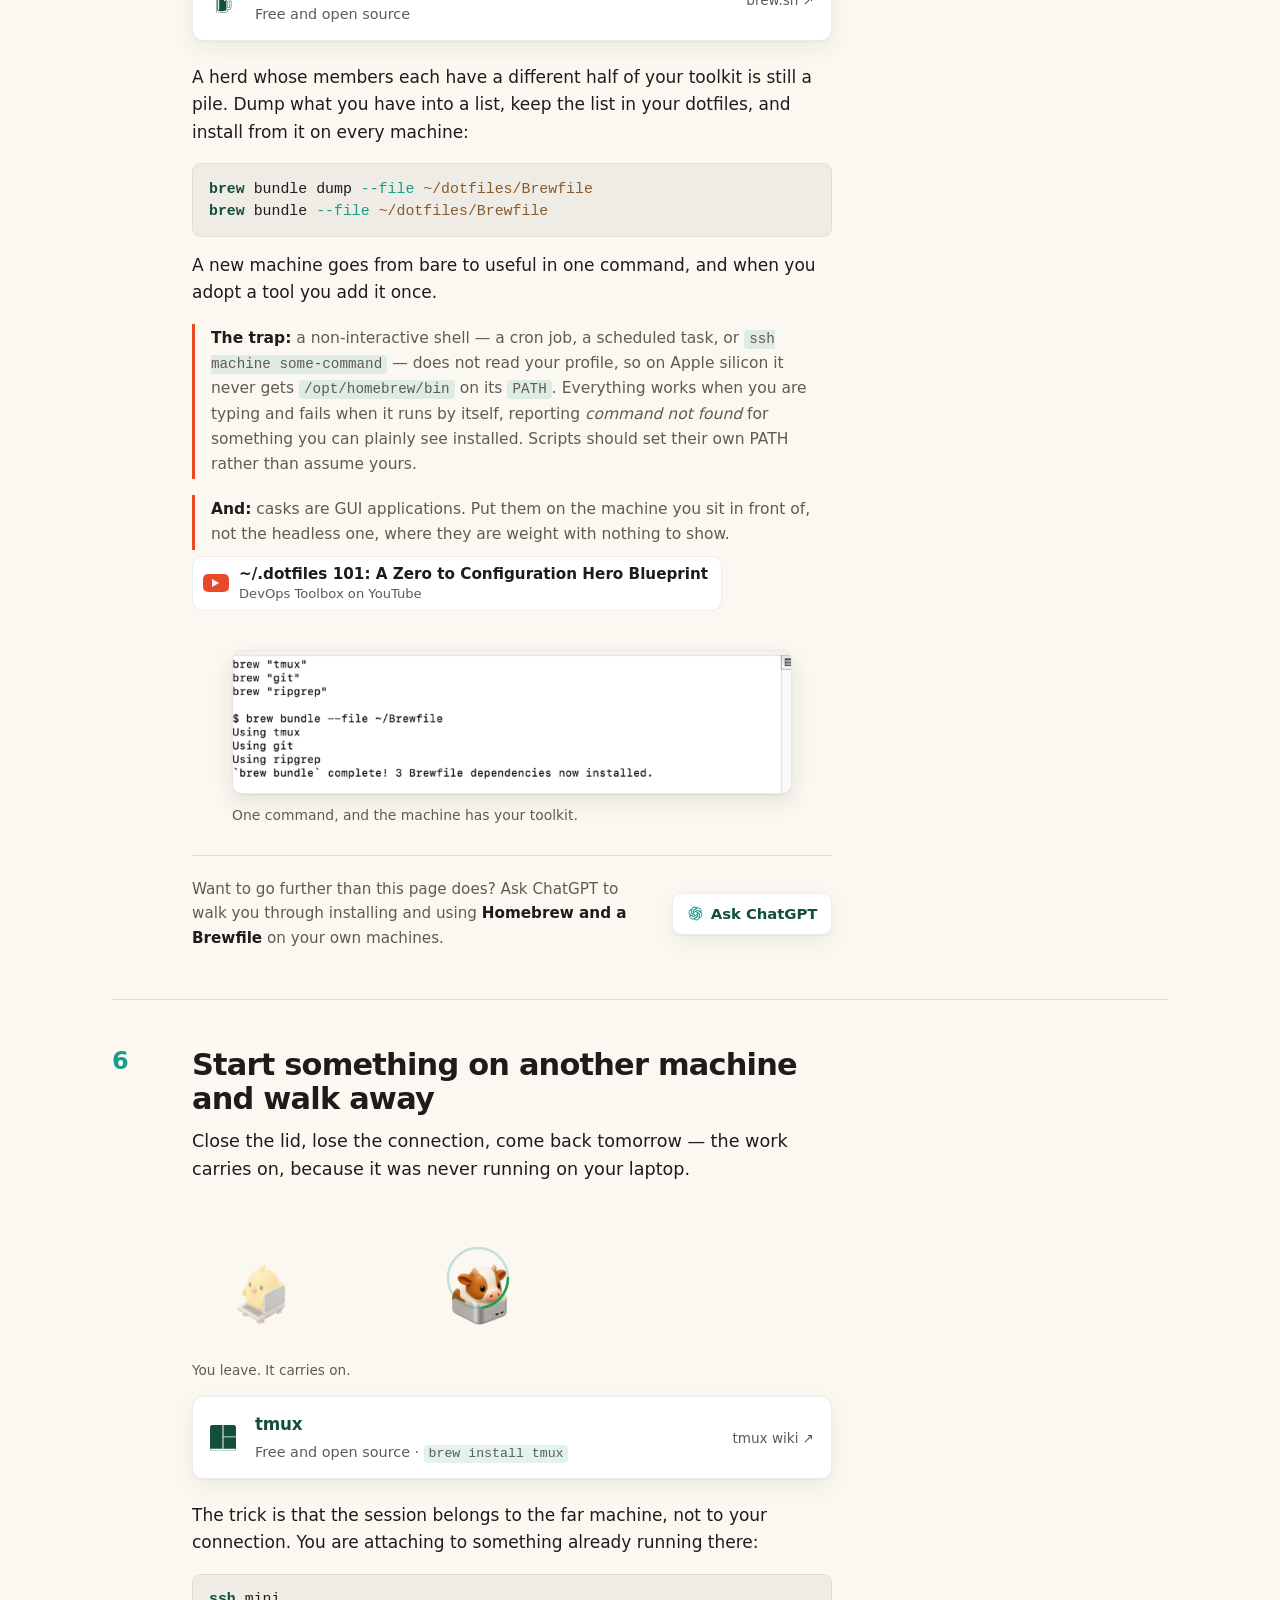
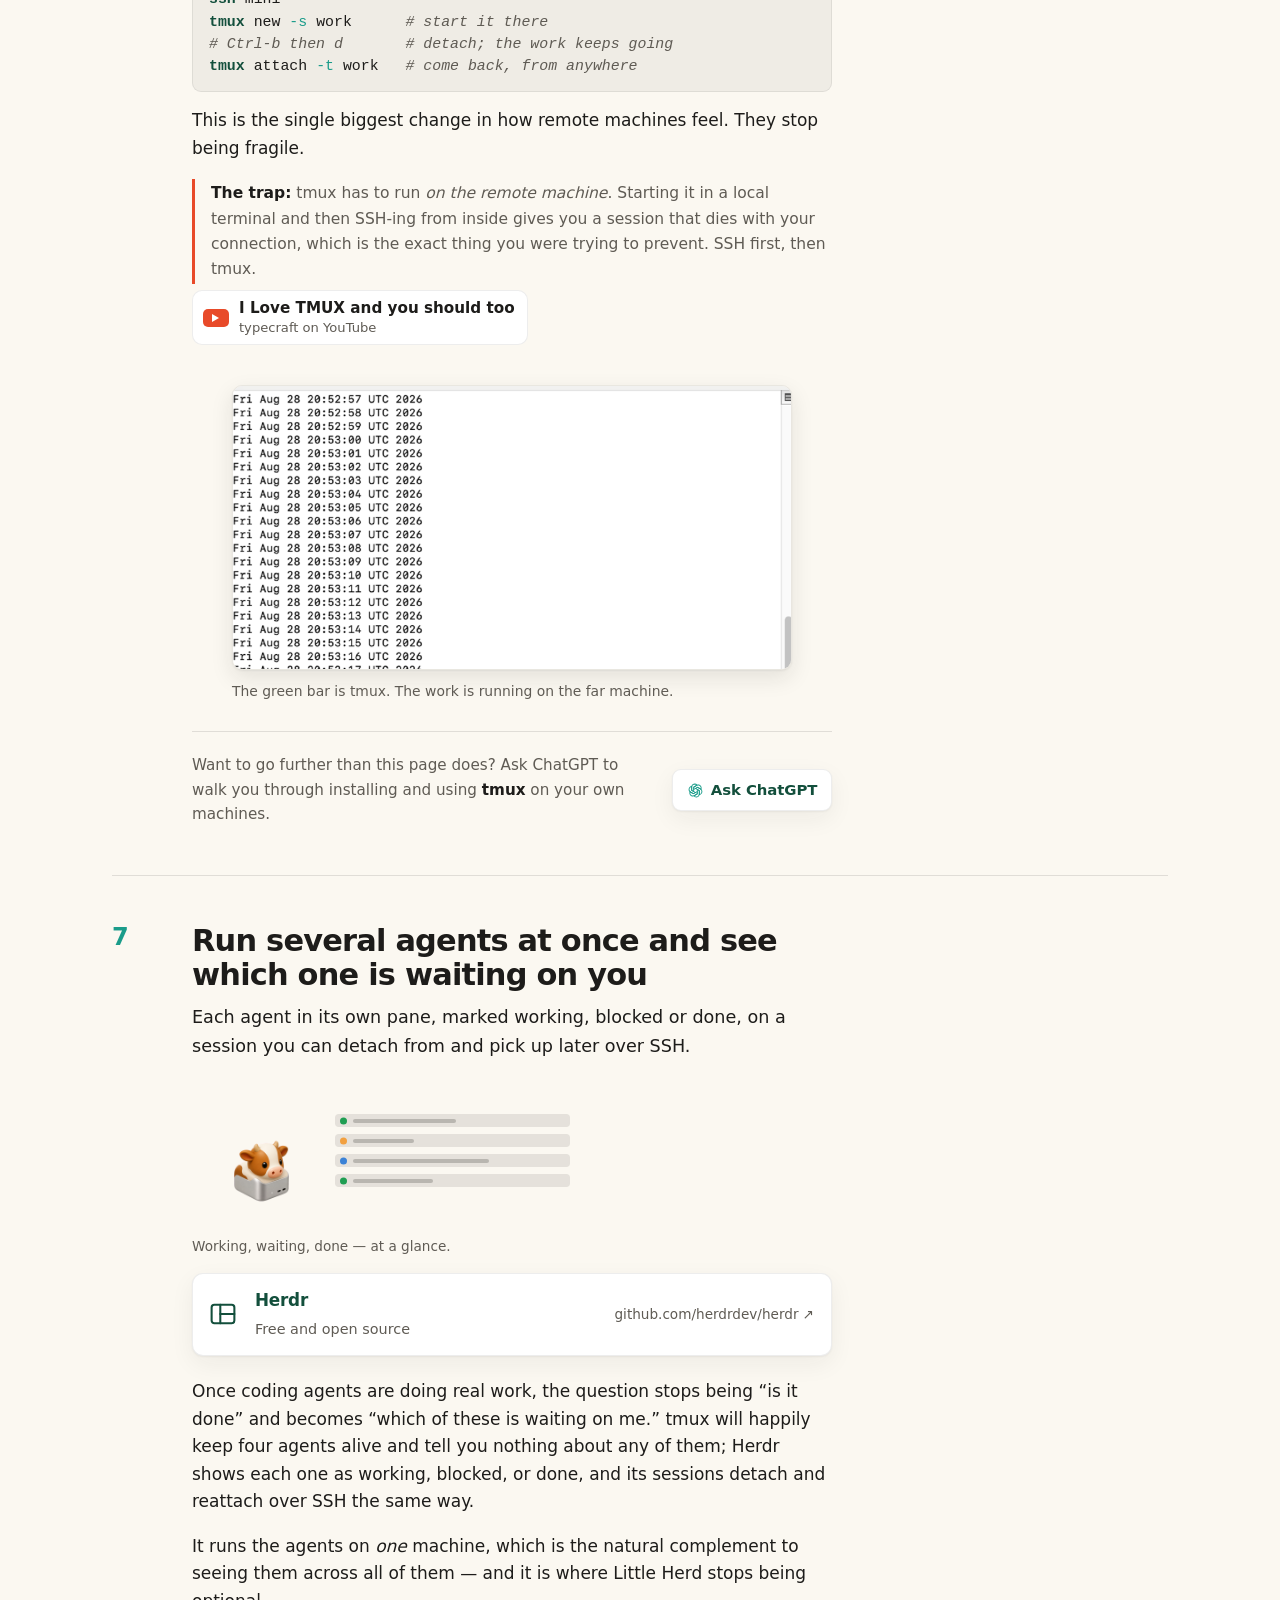
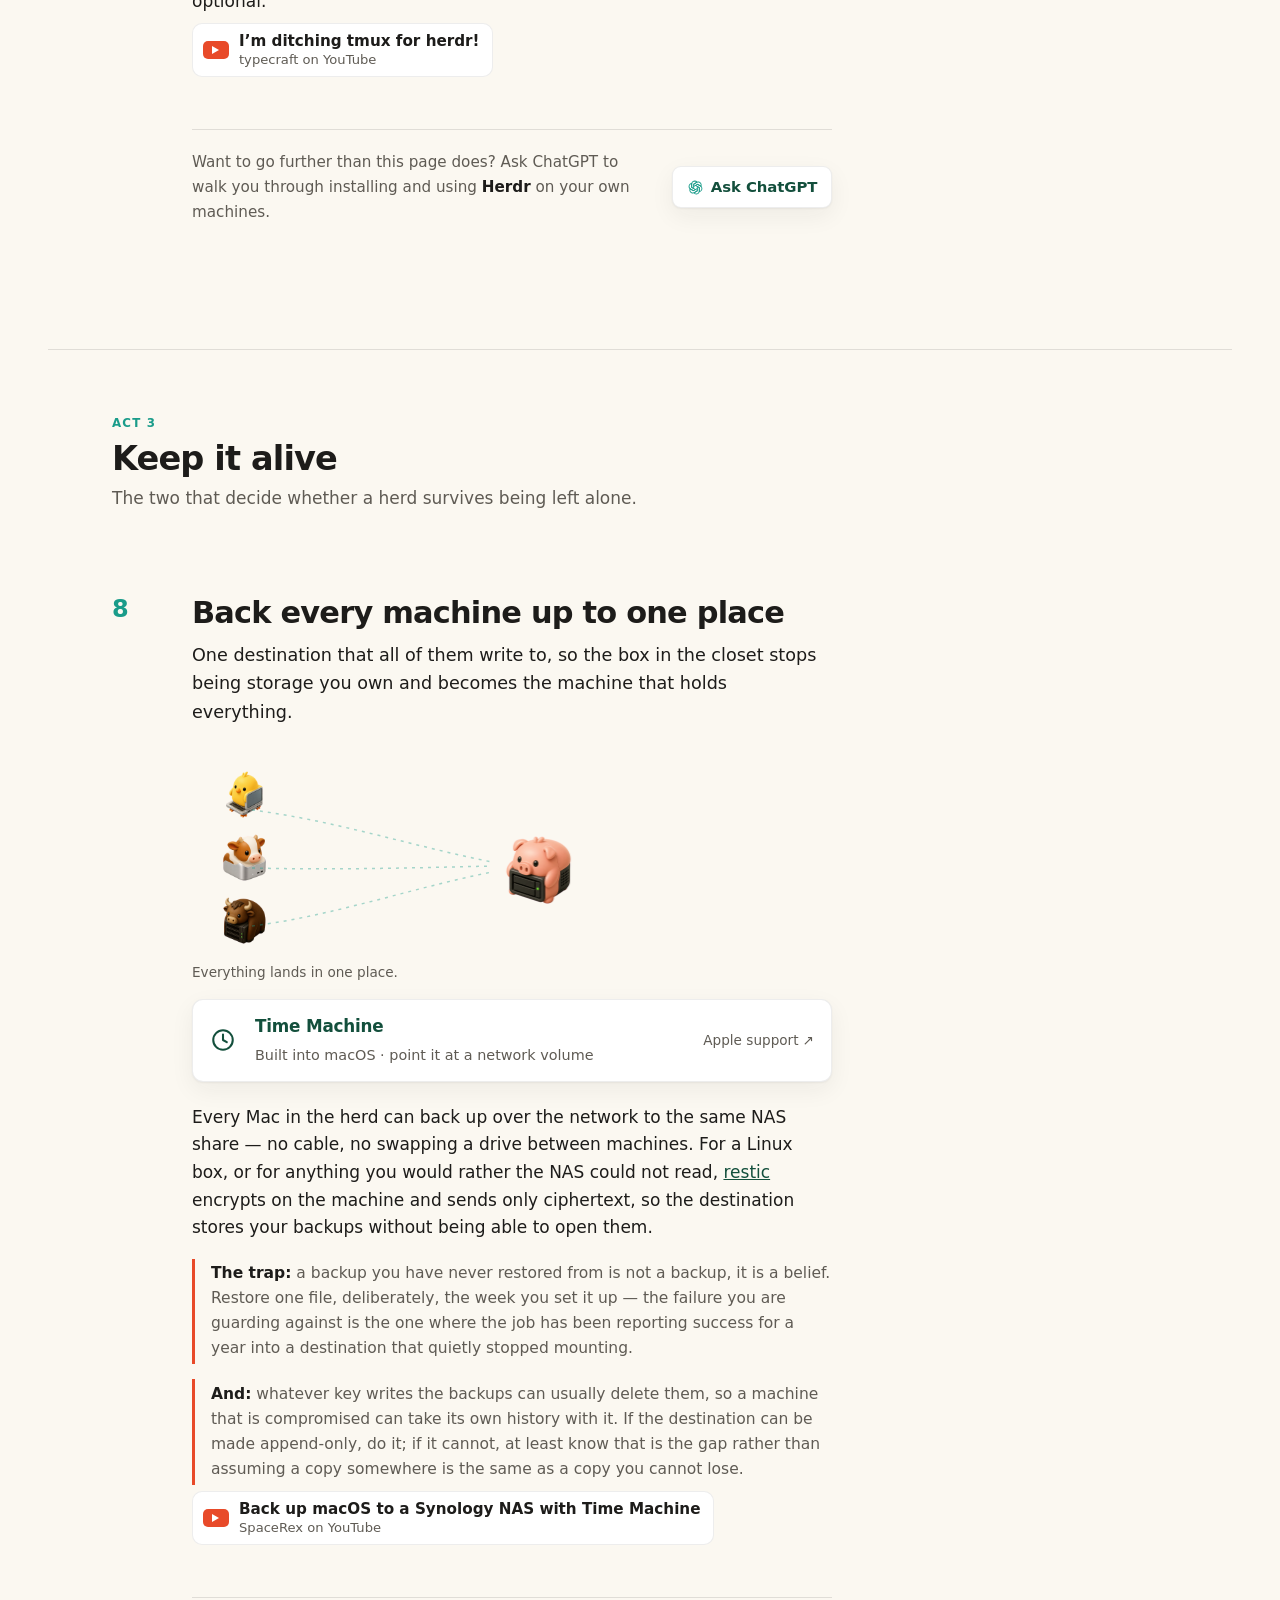
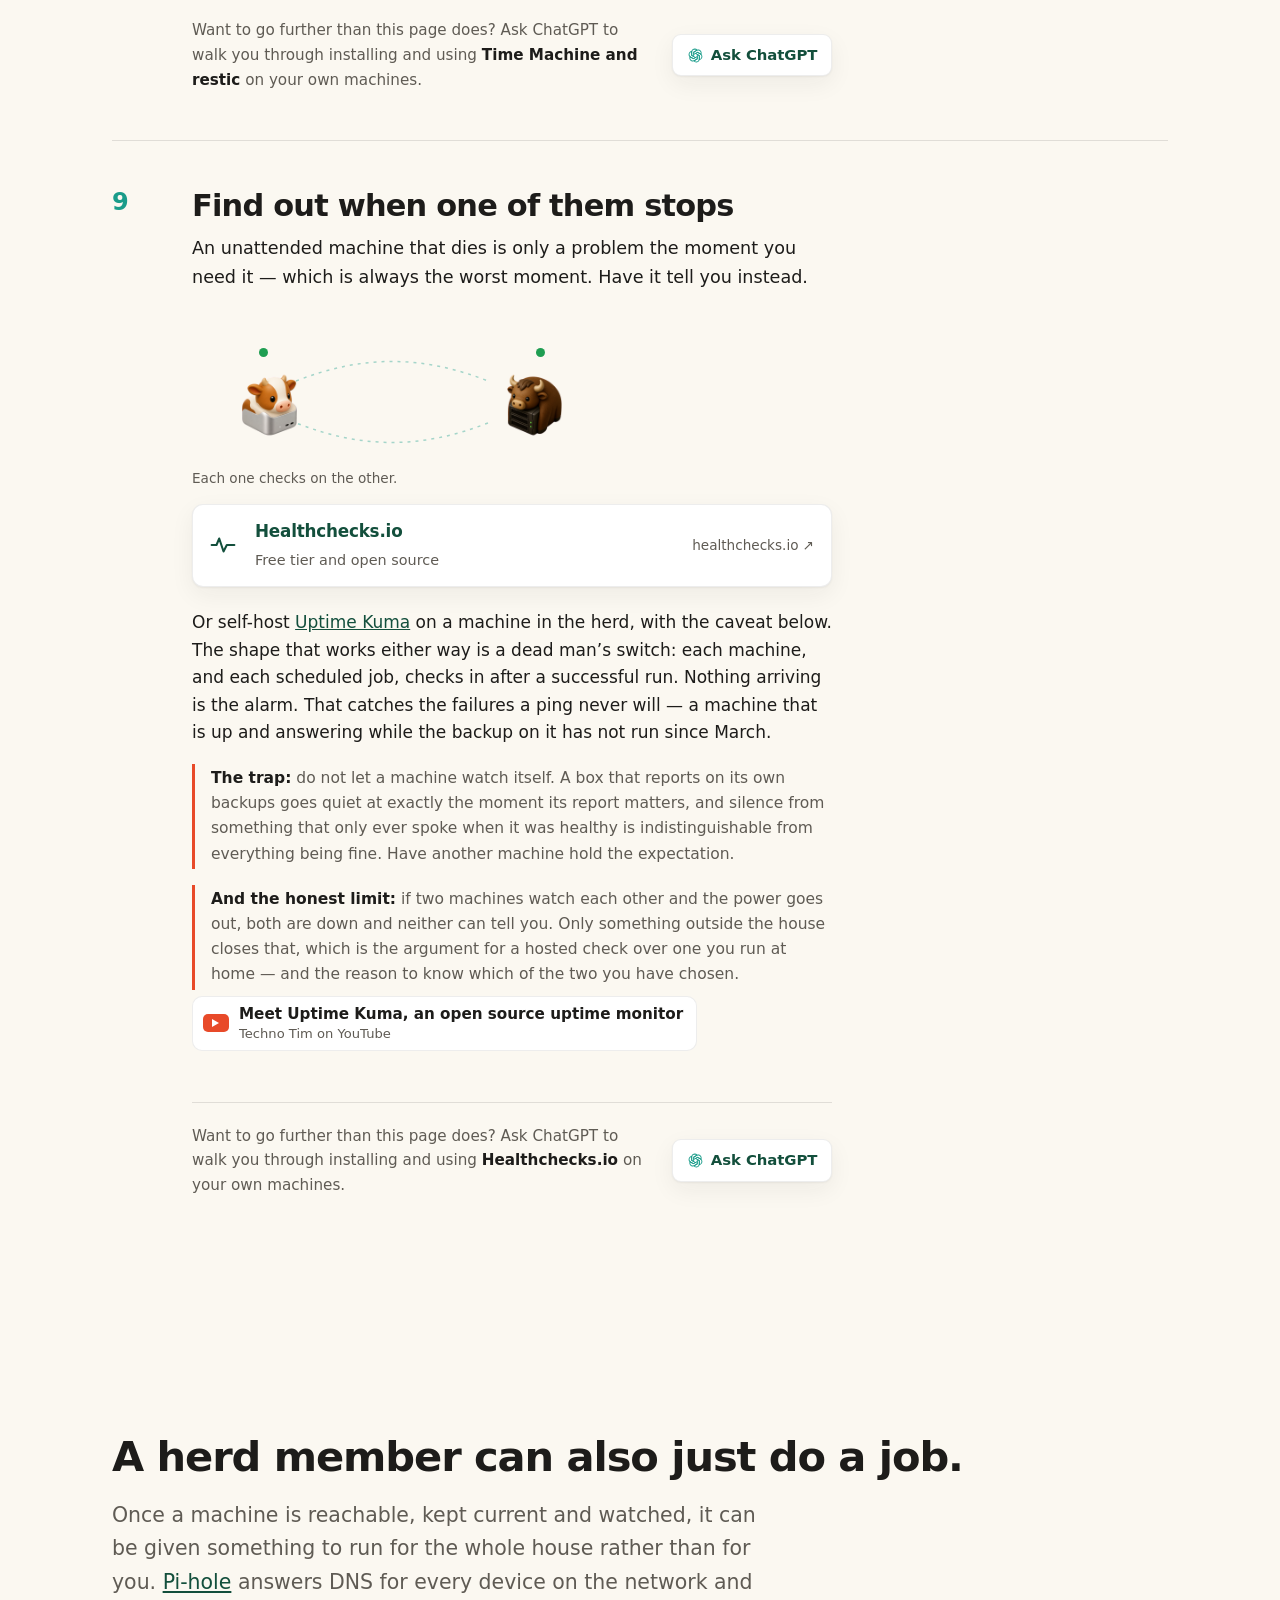
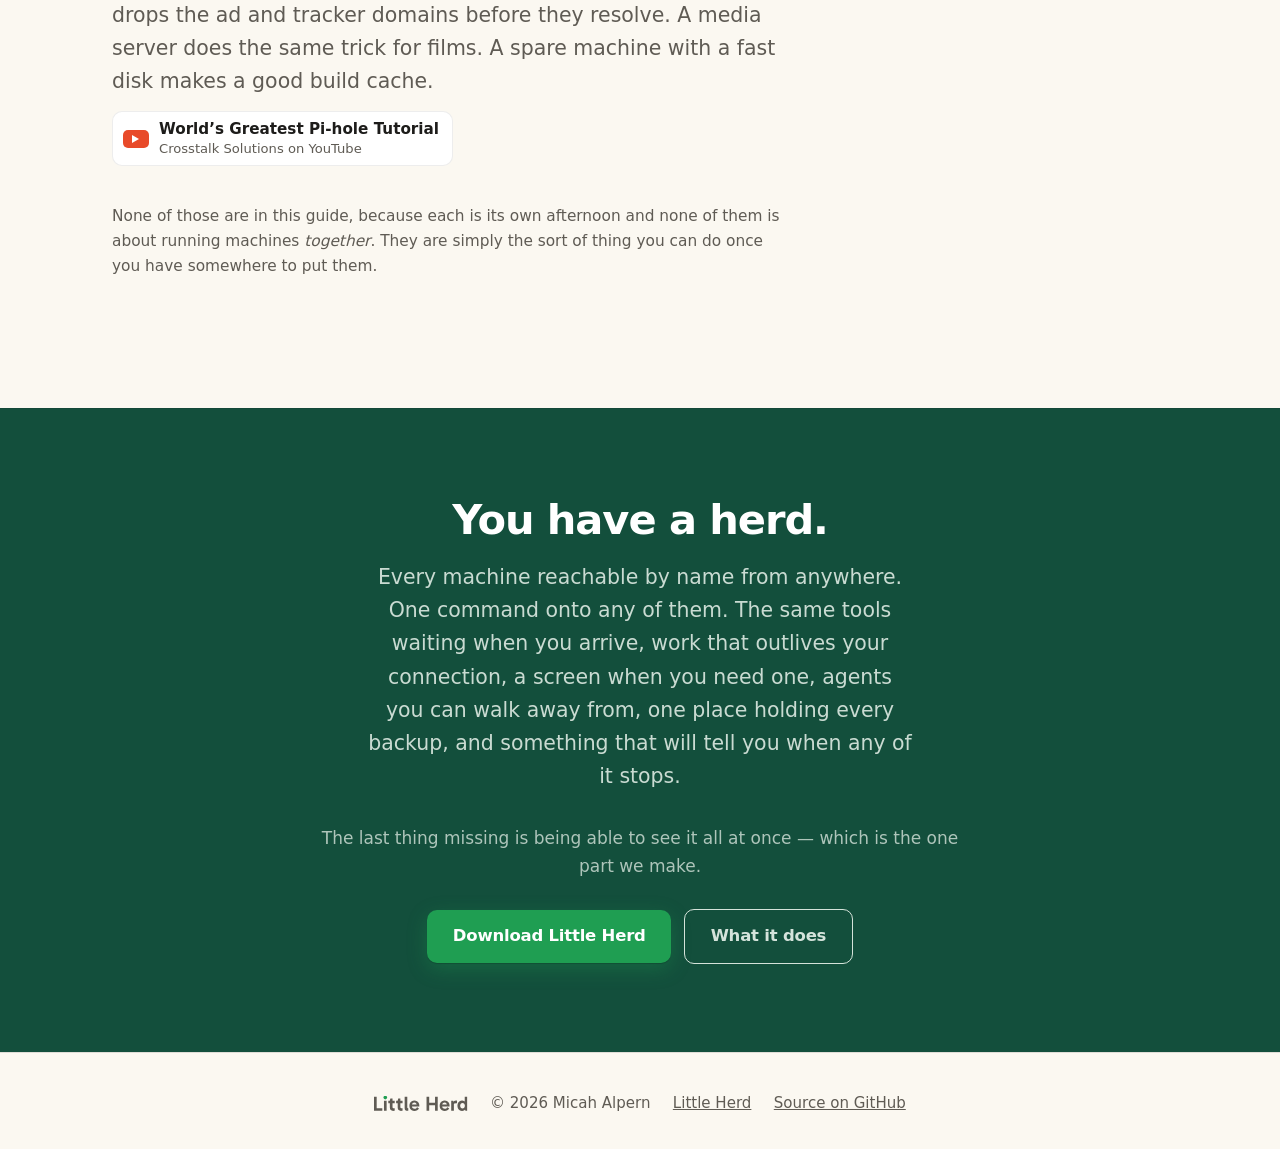
==== commit 912a7ec7: "A Universal Control video about two Macs The step is headed "Use one keyboard and mouse across two M" ====
--- a/site/herd.html
+++ b/site/herd.html
@@ -121,10 +121,10 @@
         second Mac is on a different Apple Account, has Handoff off, or is
         simply too far away. Check them in that order; the account is the one
         people get wrong.</p>
-      <a class="vid" href="https://www.youtube.com/watch?v=9tRzhE-wyNg"
-         target="_blank" rel="noopener">
-        <span class="vid-play" aria-hidden="true"></span>
-        <span class="vid-txt"><b>How to use Universal Control on Mac and iPad</b><i>Apple Support on YouTube</i></span>
+      <a class="vid" href="https://www.youtube.com/watch?v=of5T-HH-gGM"
+         target="_blank" rel="noopener">
+        <span class="vid-play" aria-hidden="true"></span>
+        <span class="vid-txt"><b>Seamlessly Share One Keyboard and Mouse between two Macs</b><i>BarTech TV on YouTube</i></span>
       </a>
       <figure class="shot-fig">
         <img src="images/guide/universal-control.png" alt="The add-display (+) menu in Displays settings, where a second Mac is linked." loading="lazy">
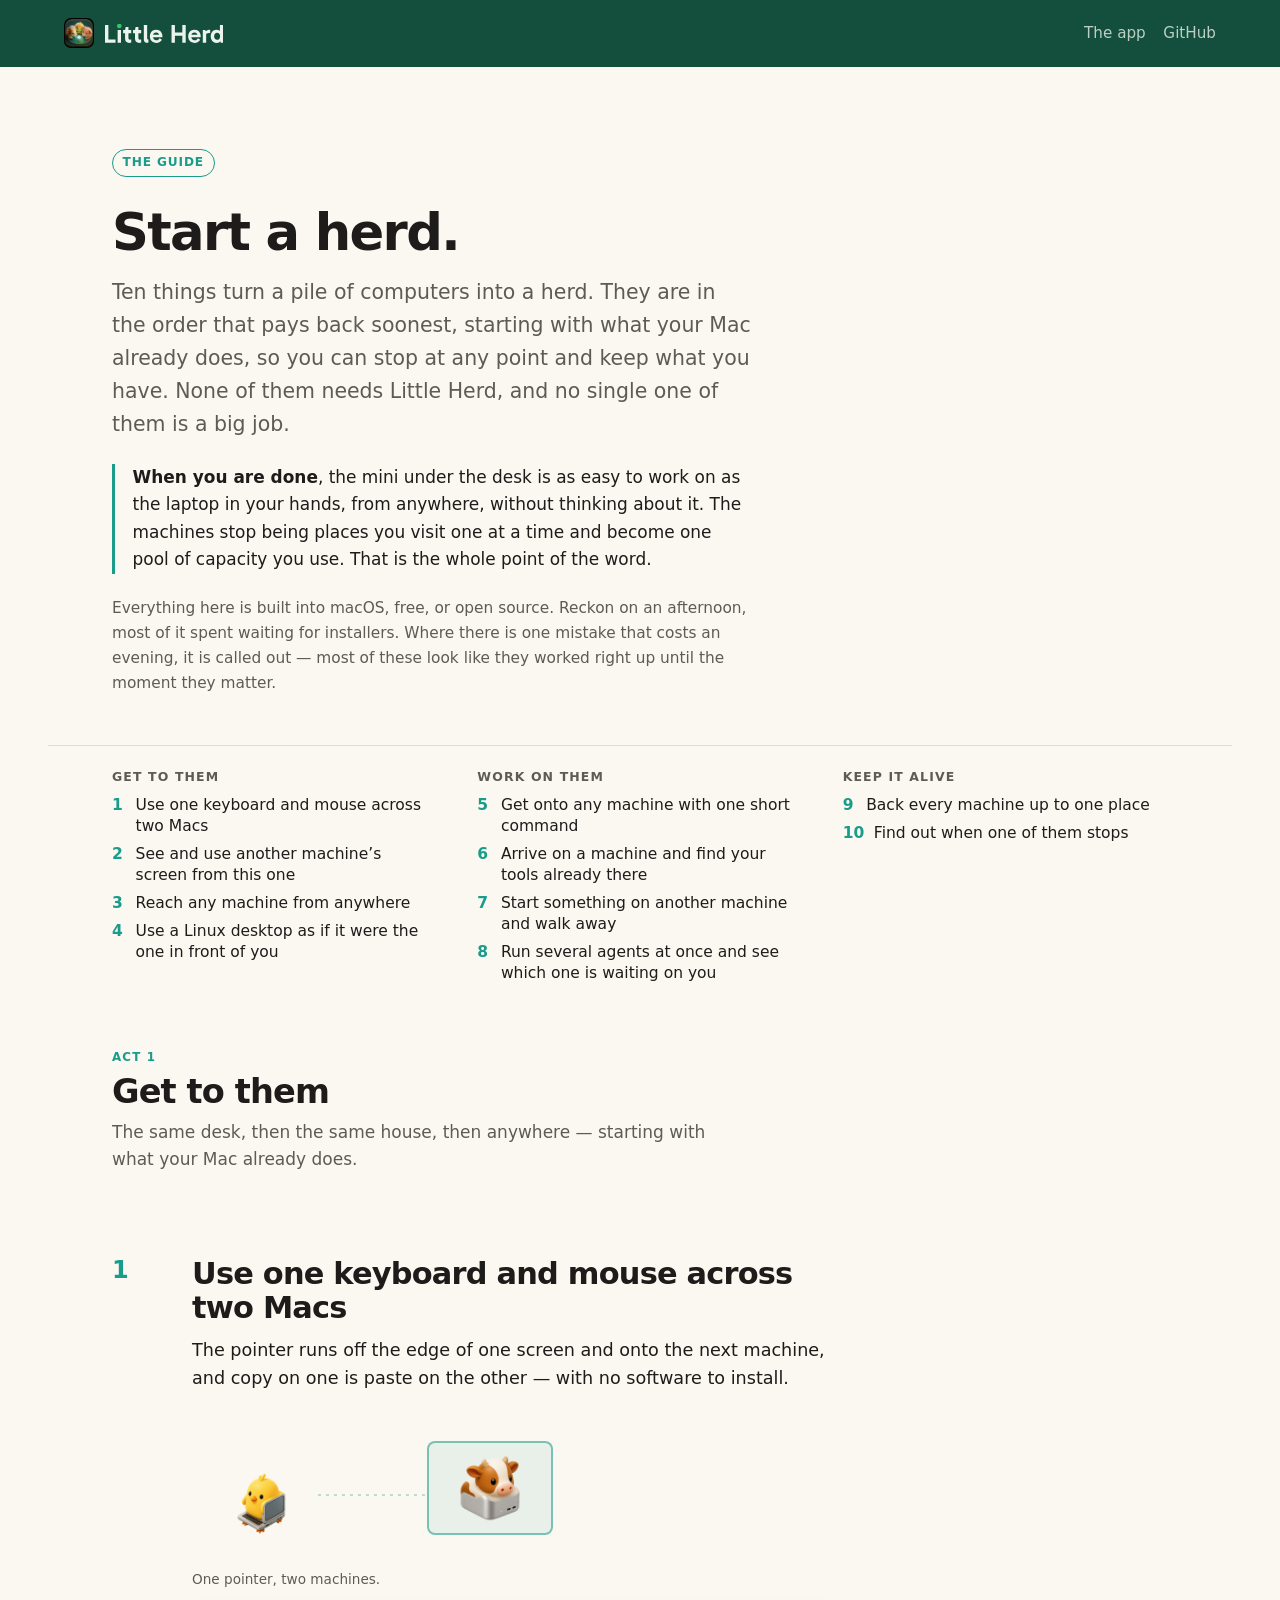
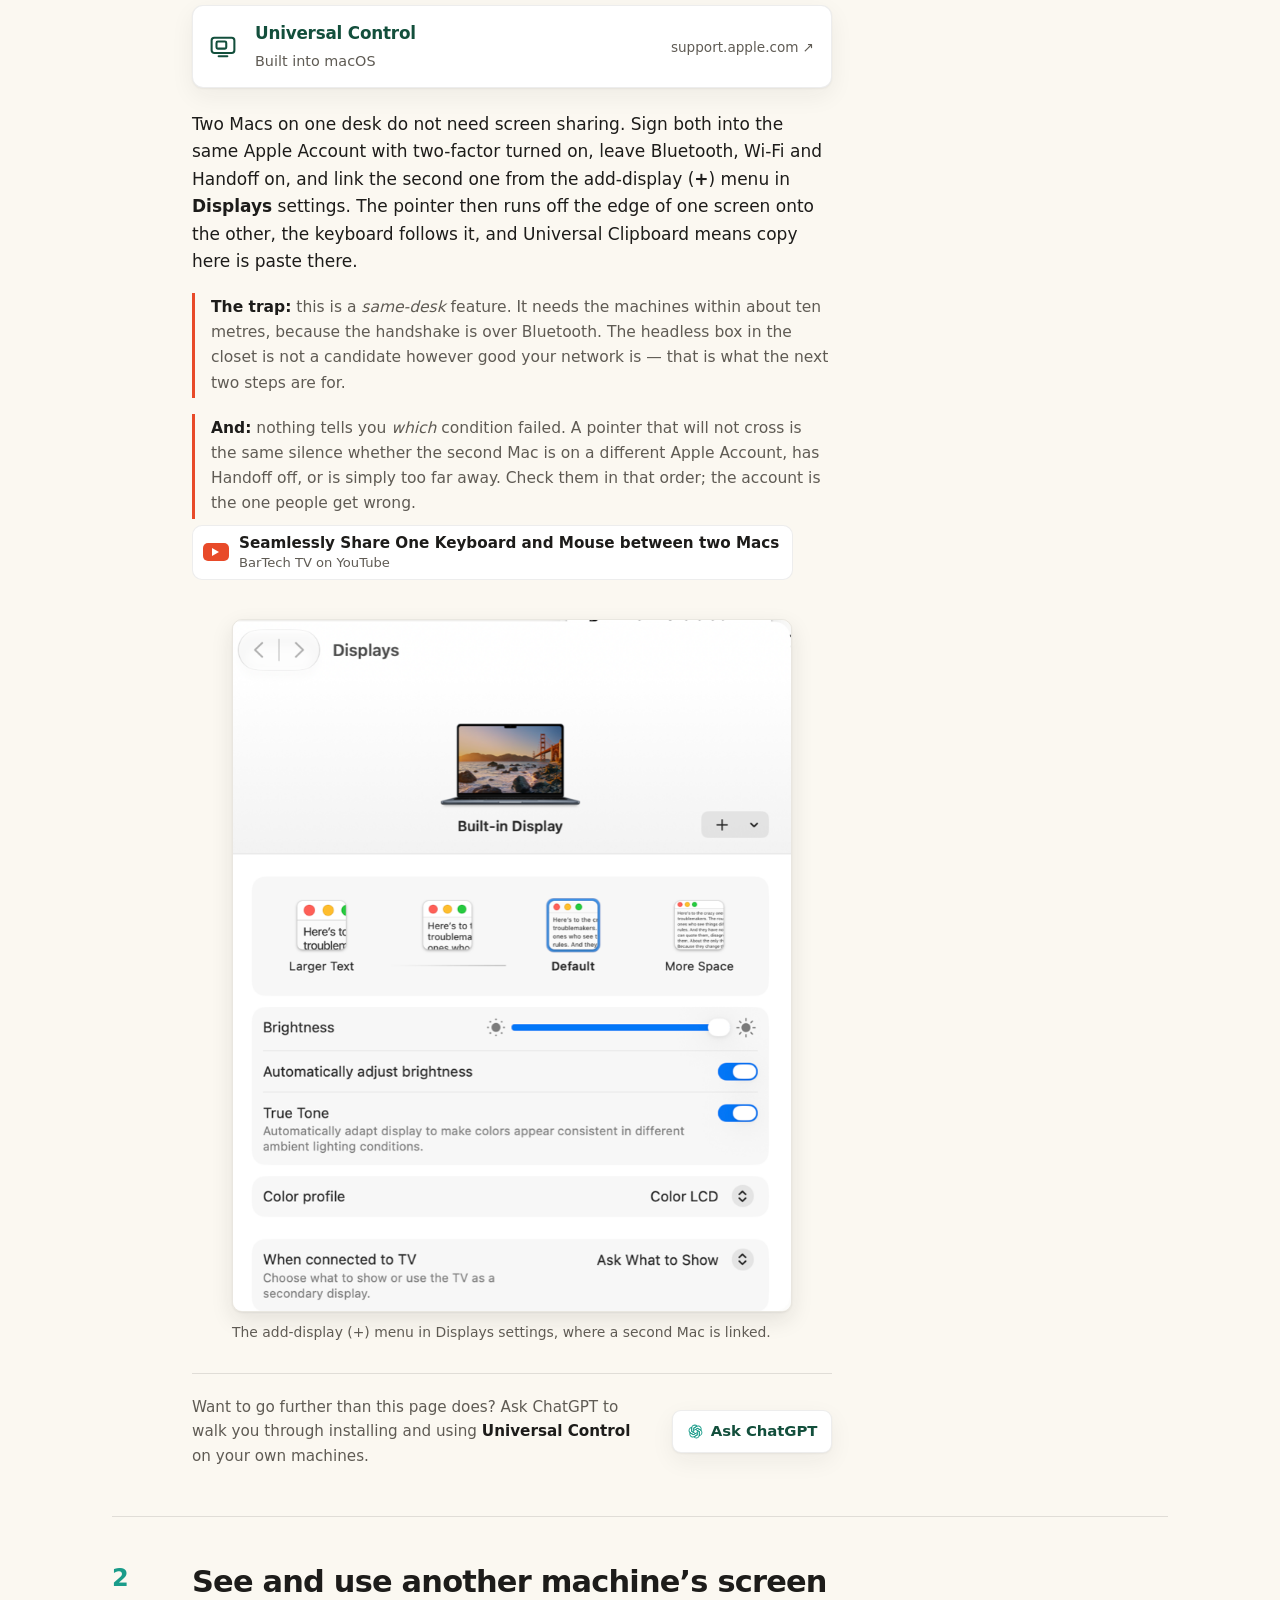
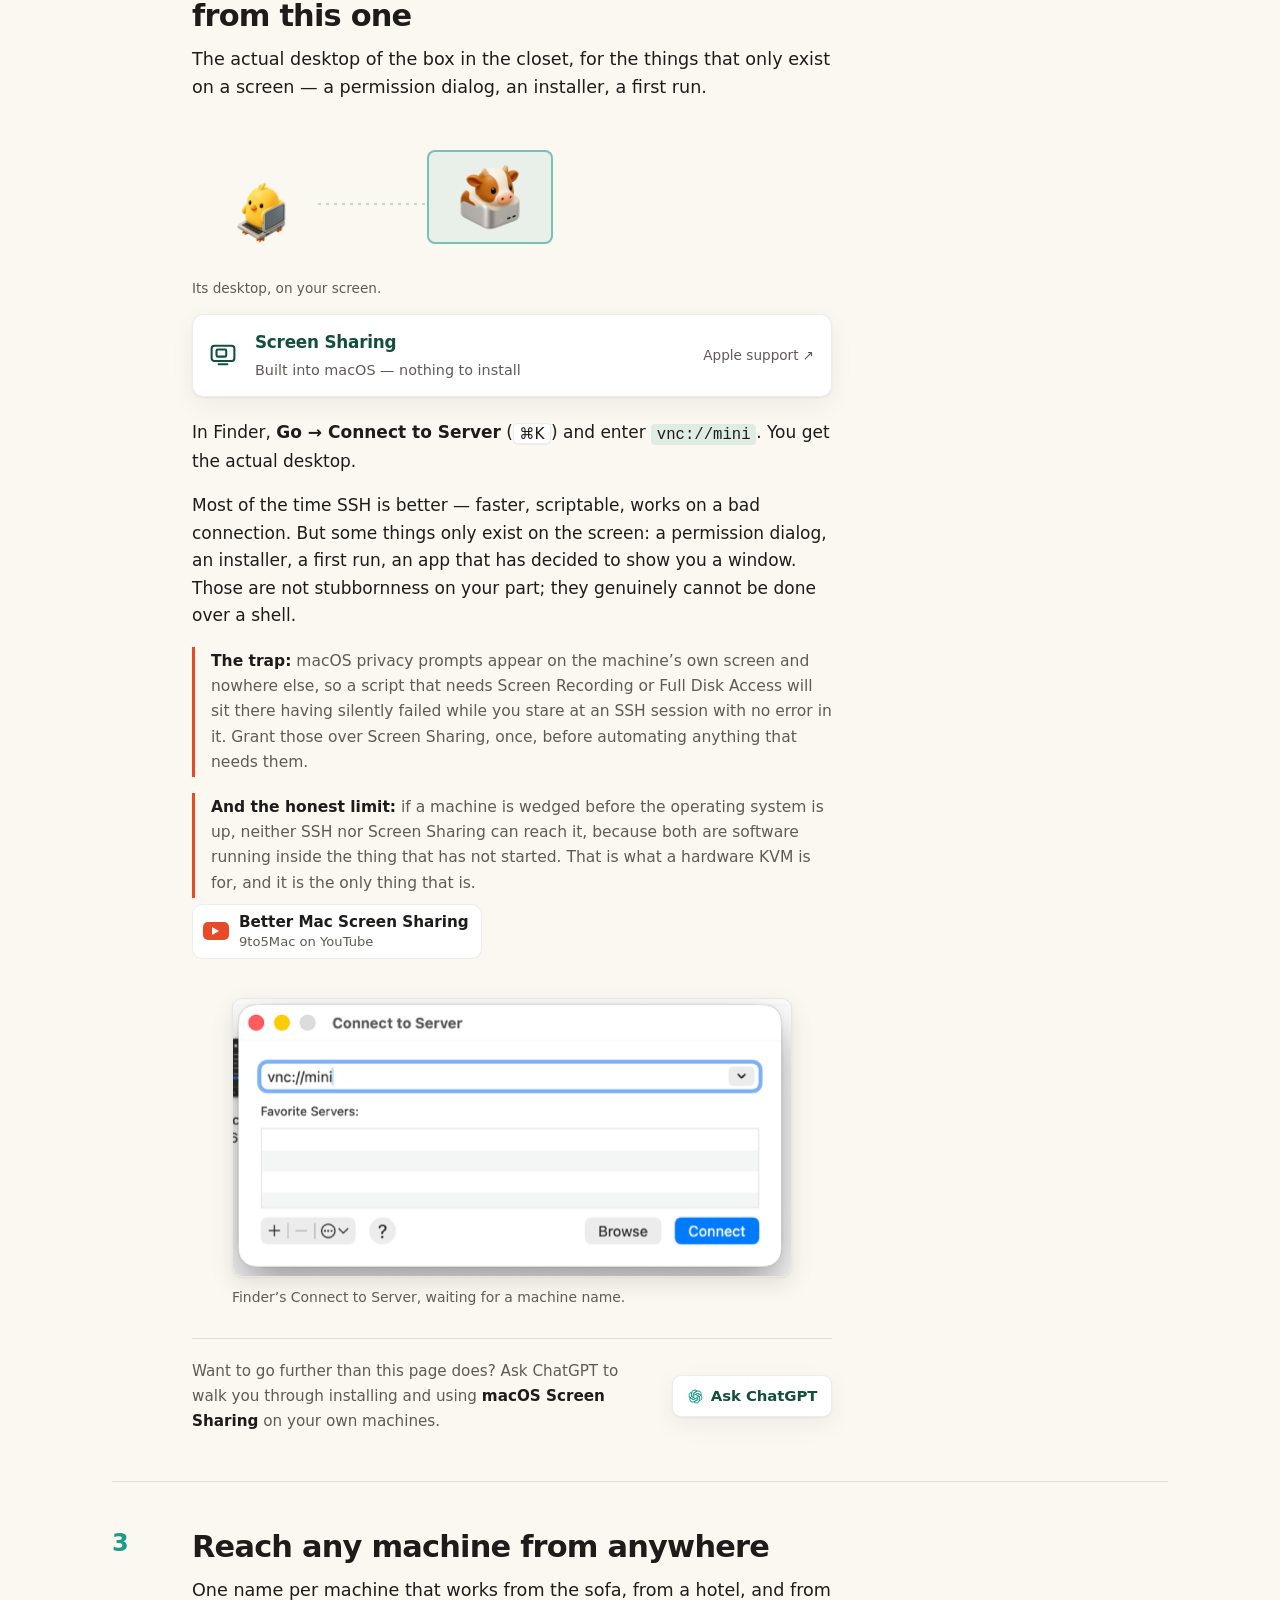
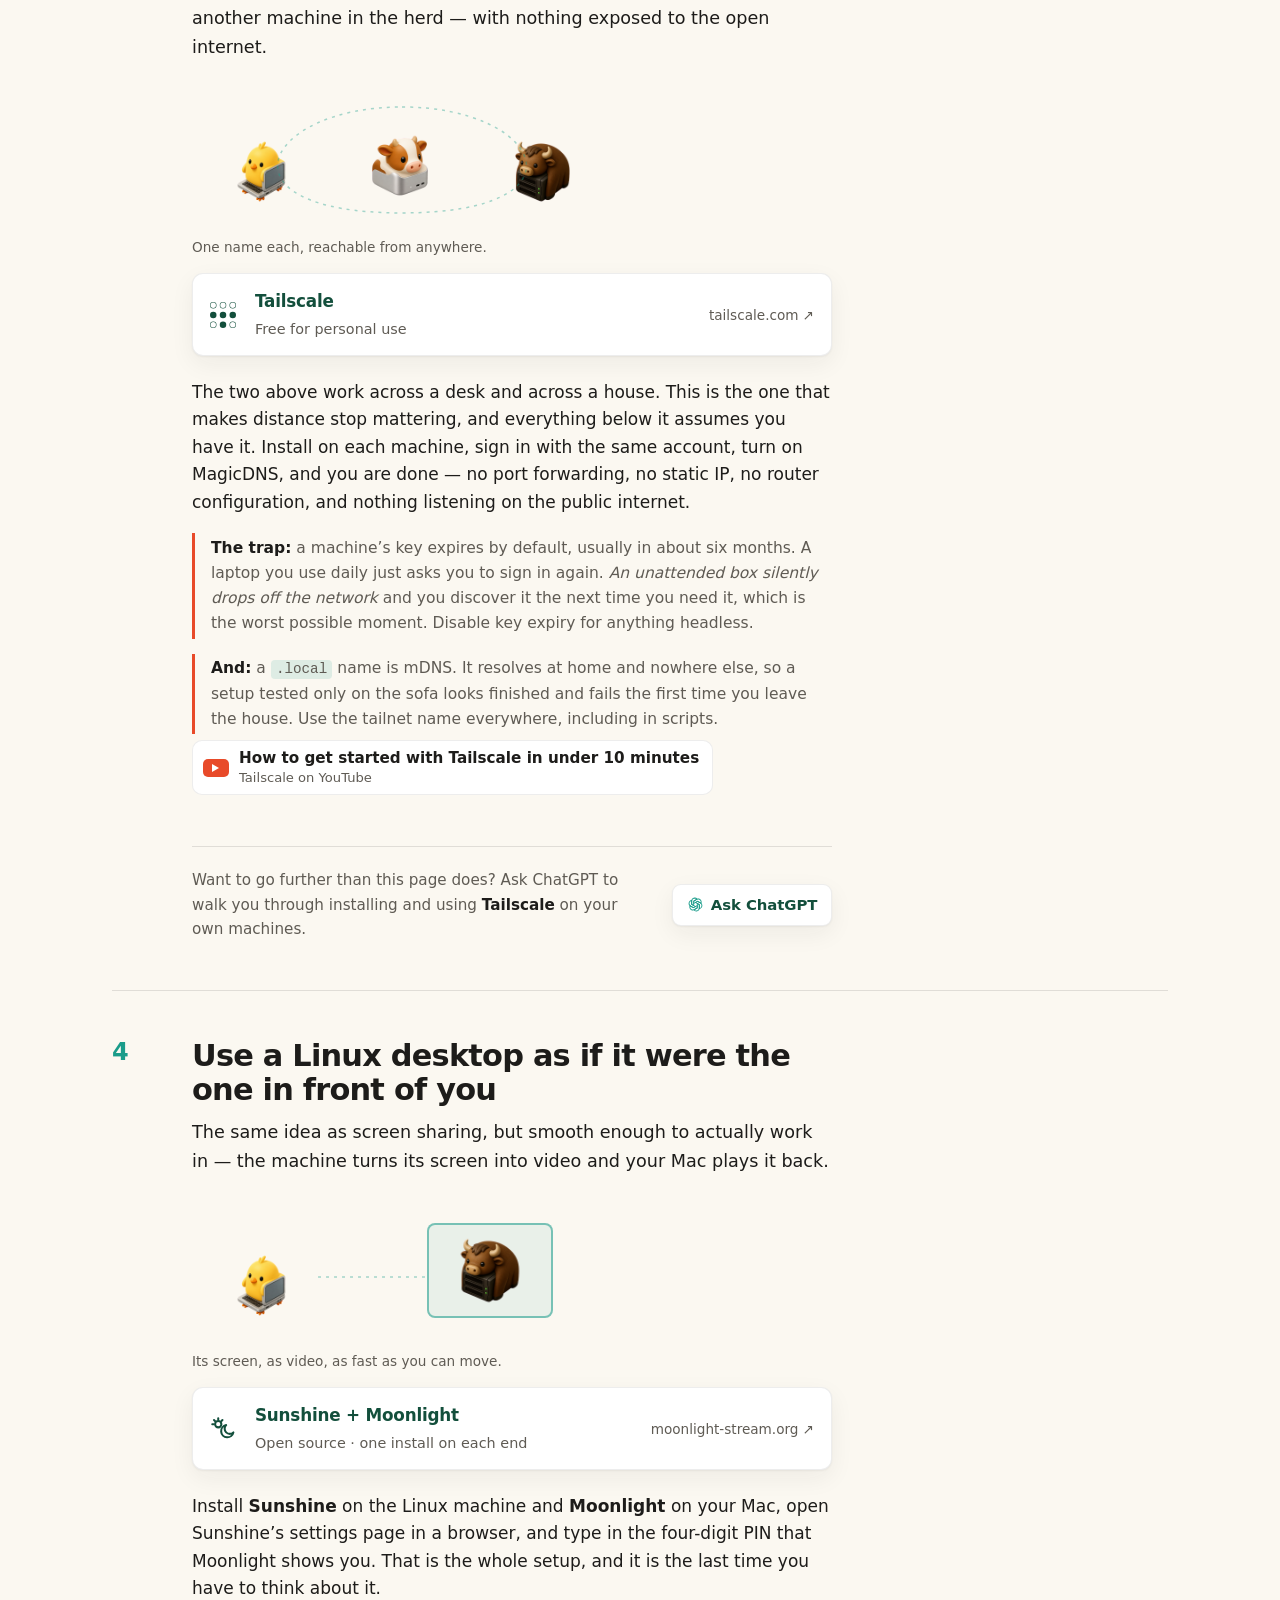
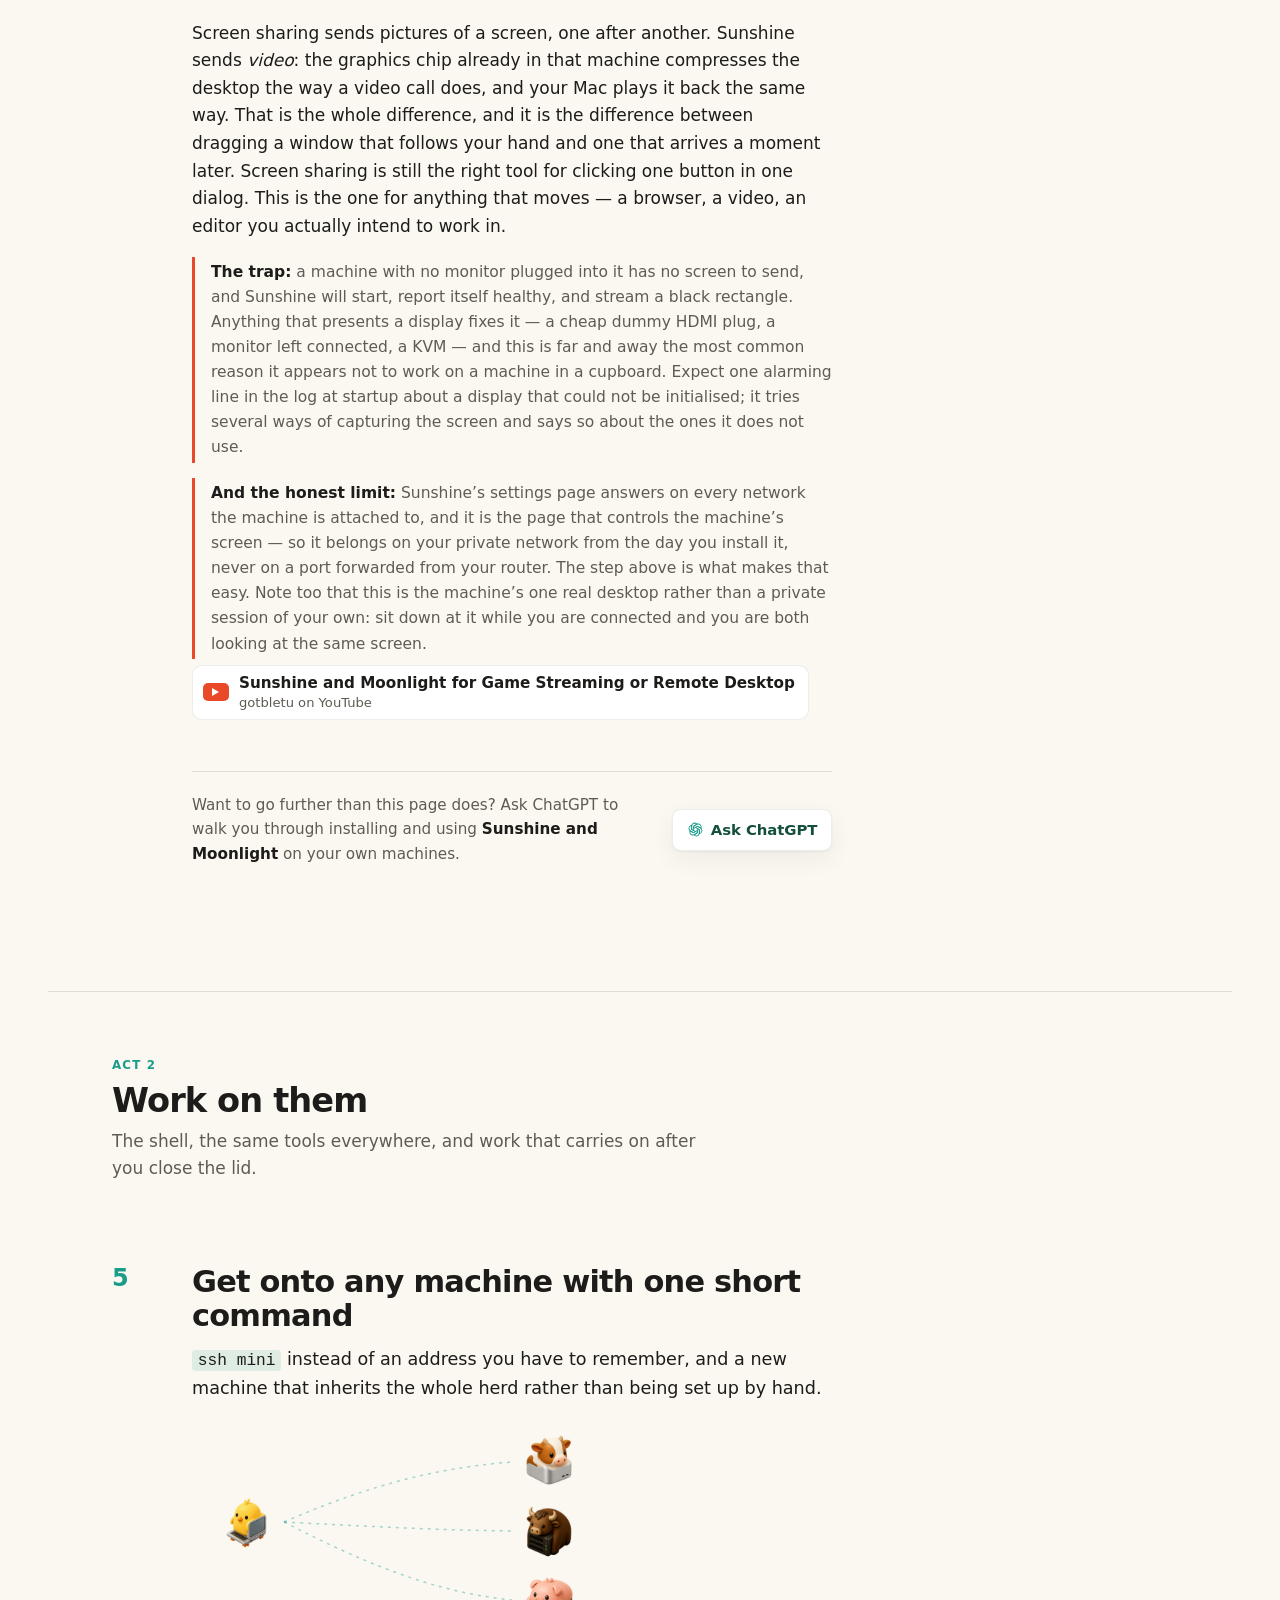
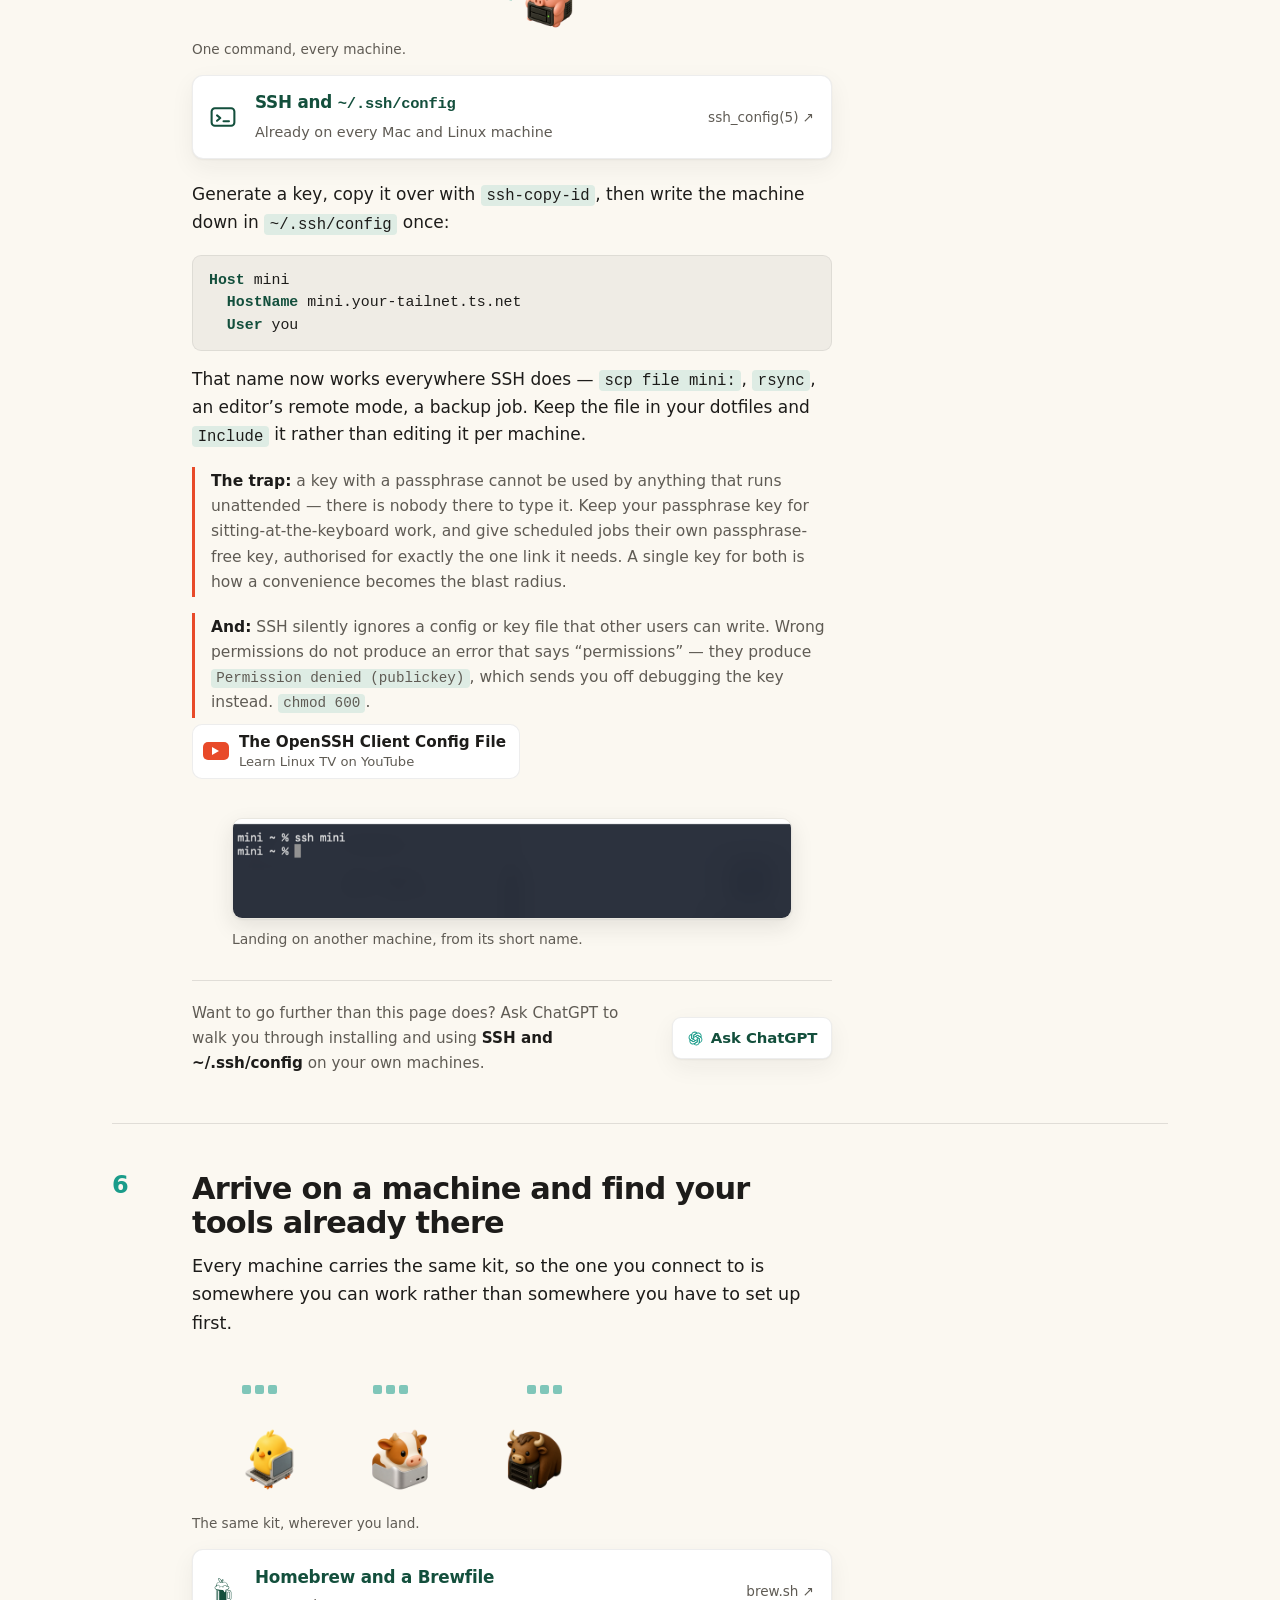
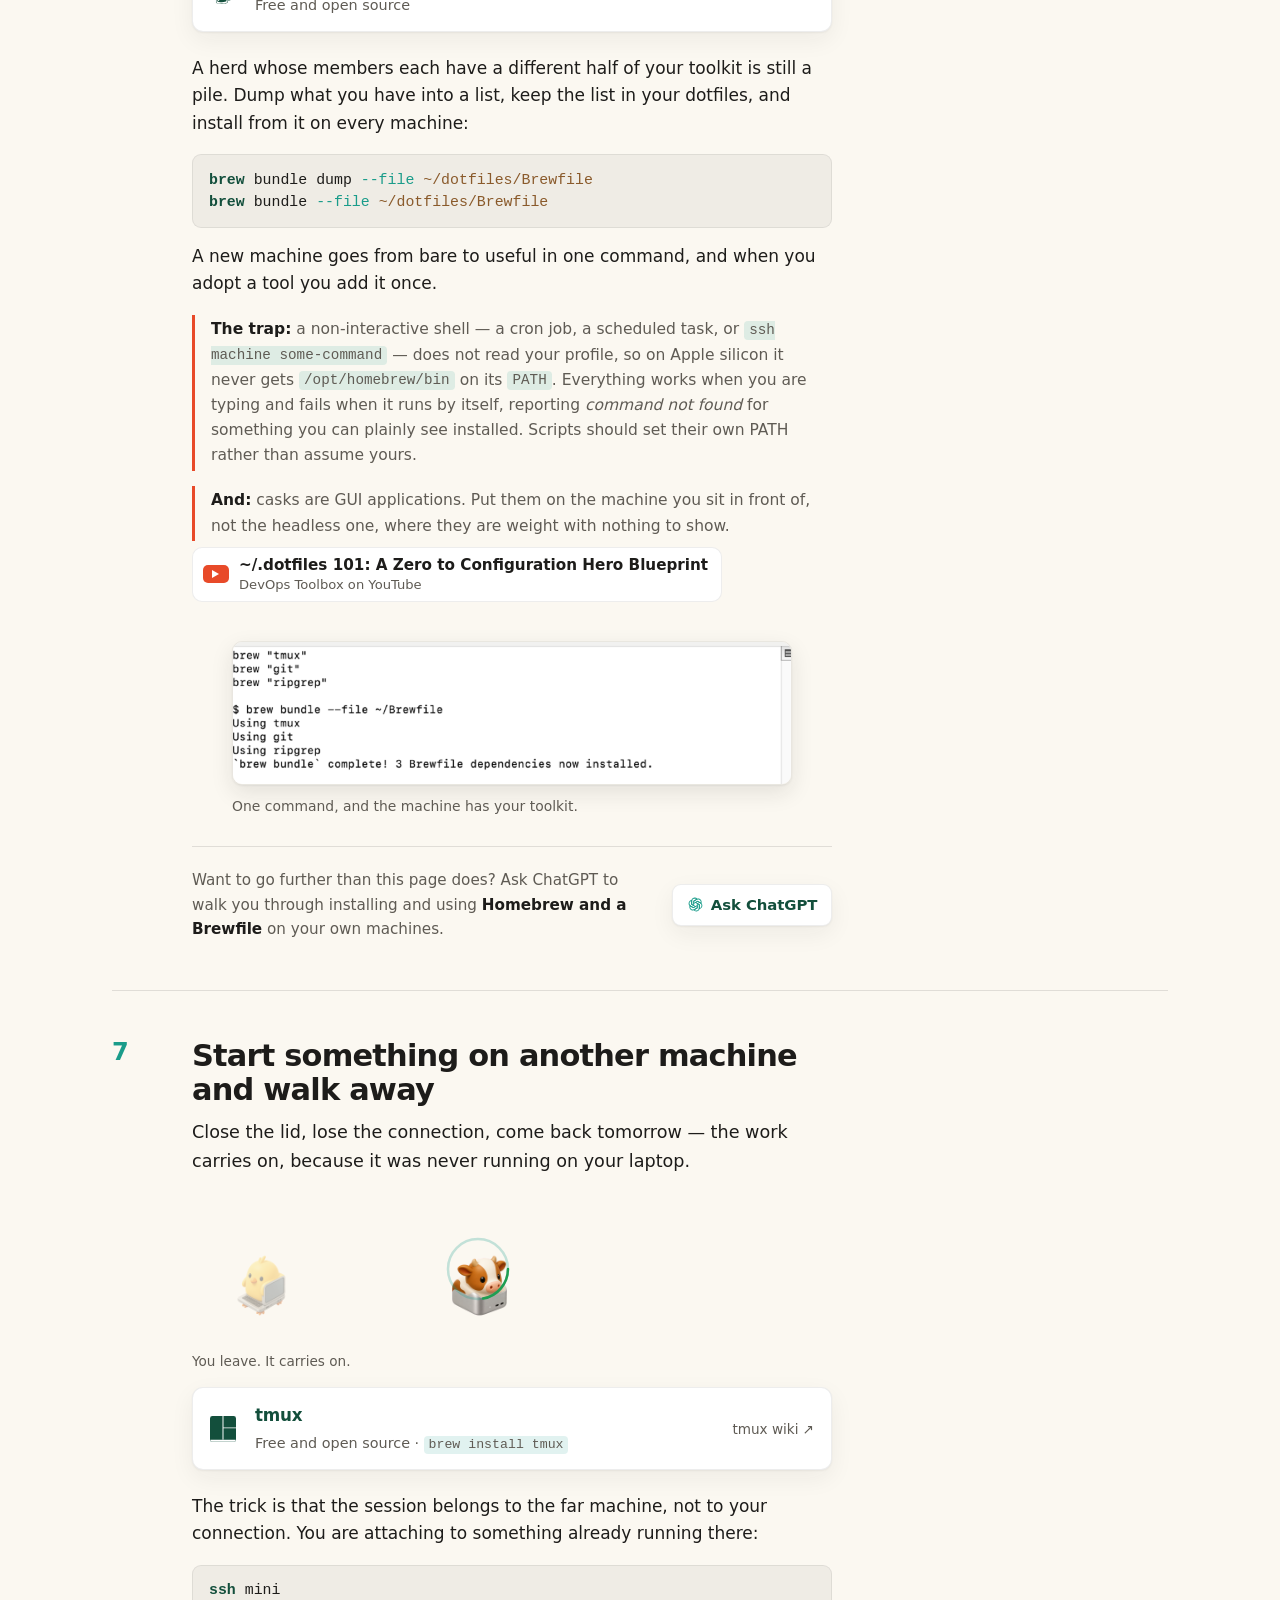
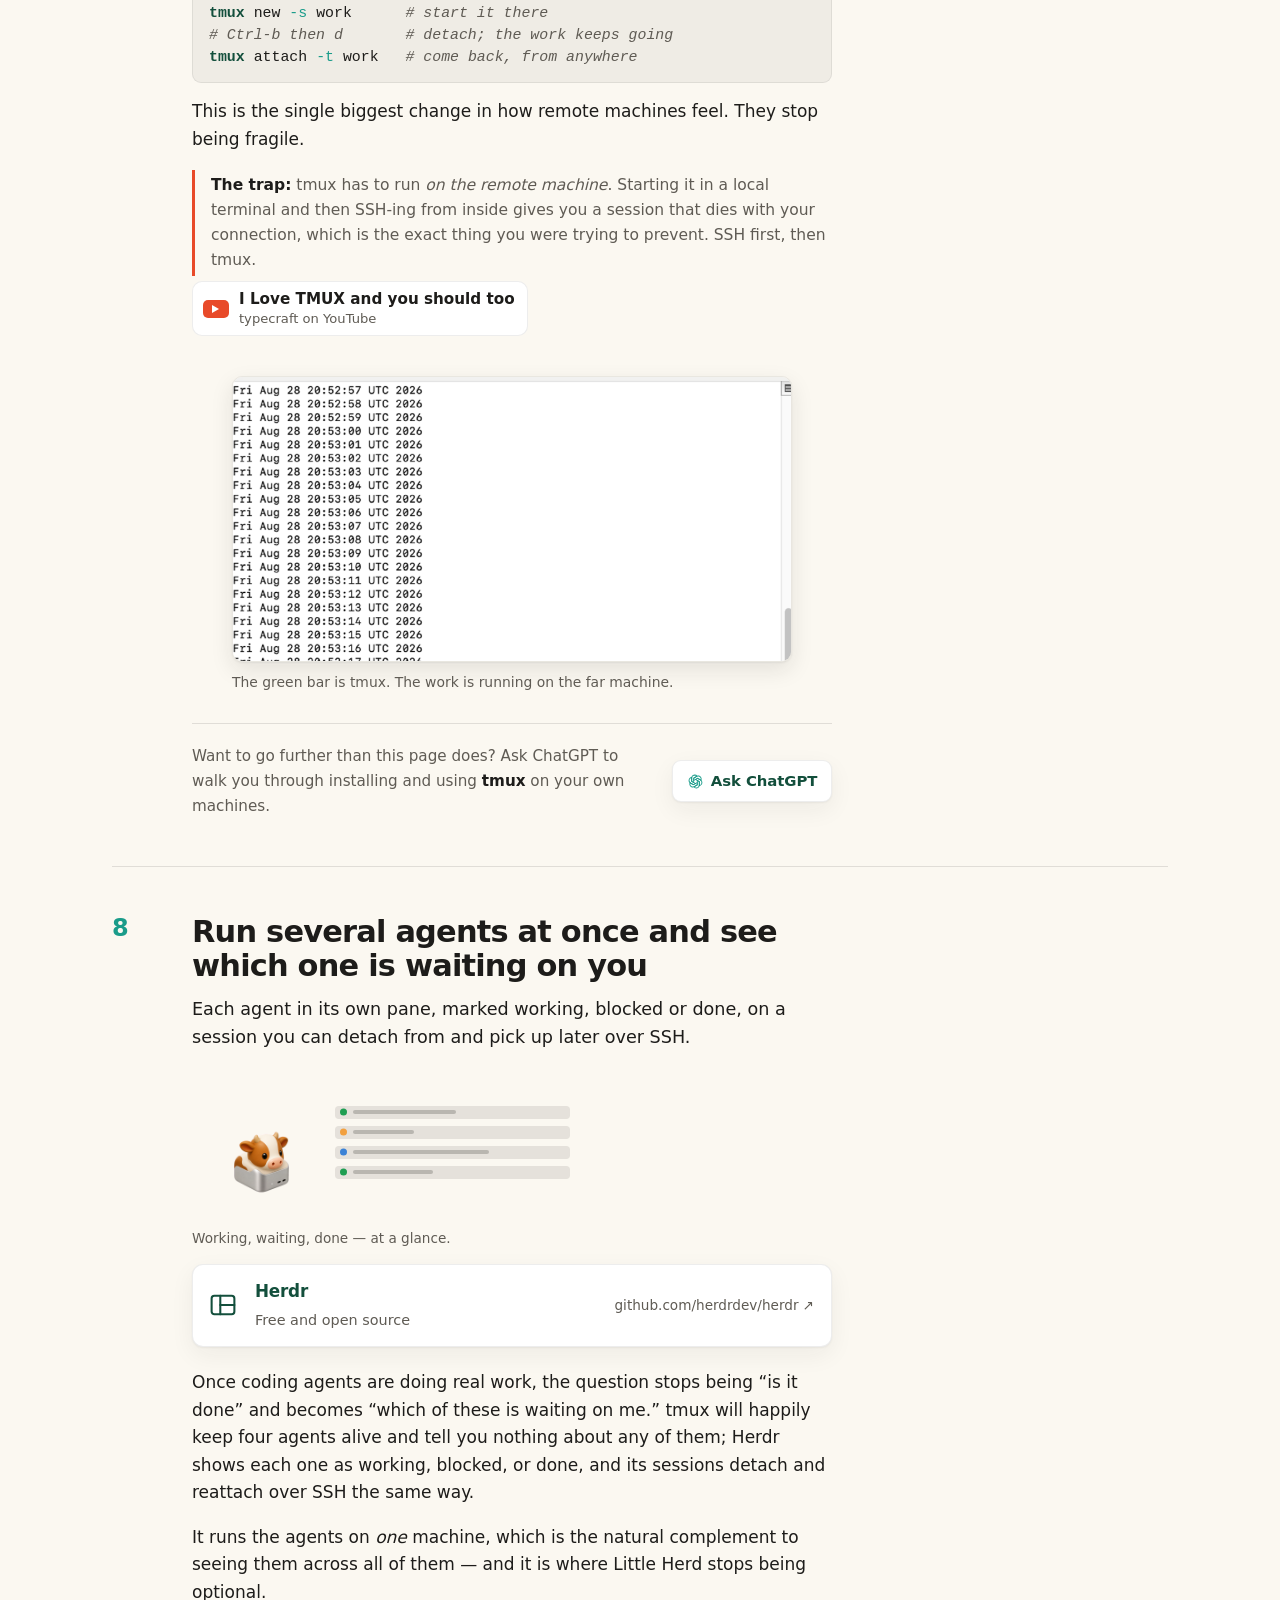
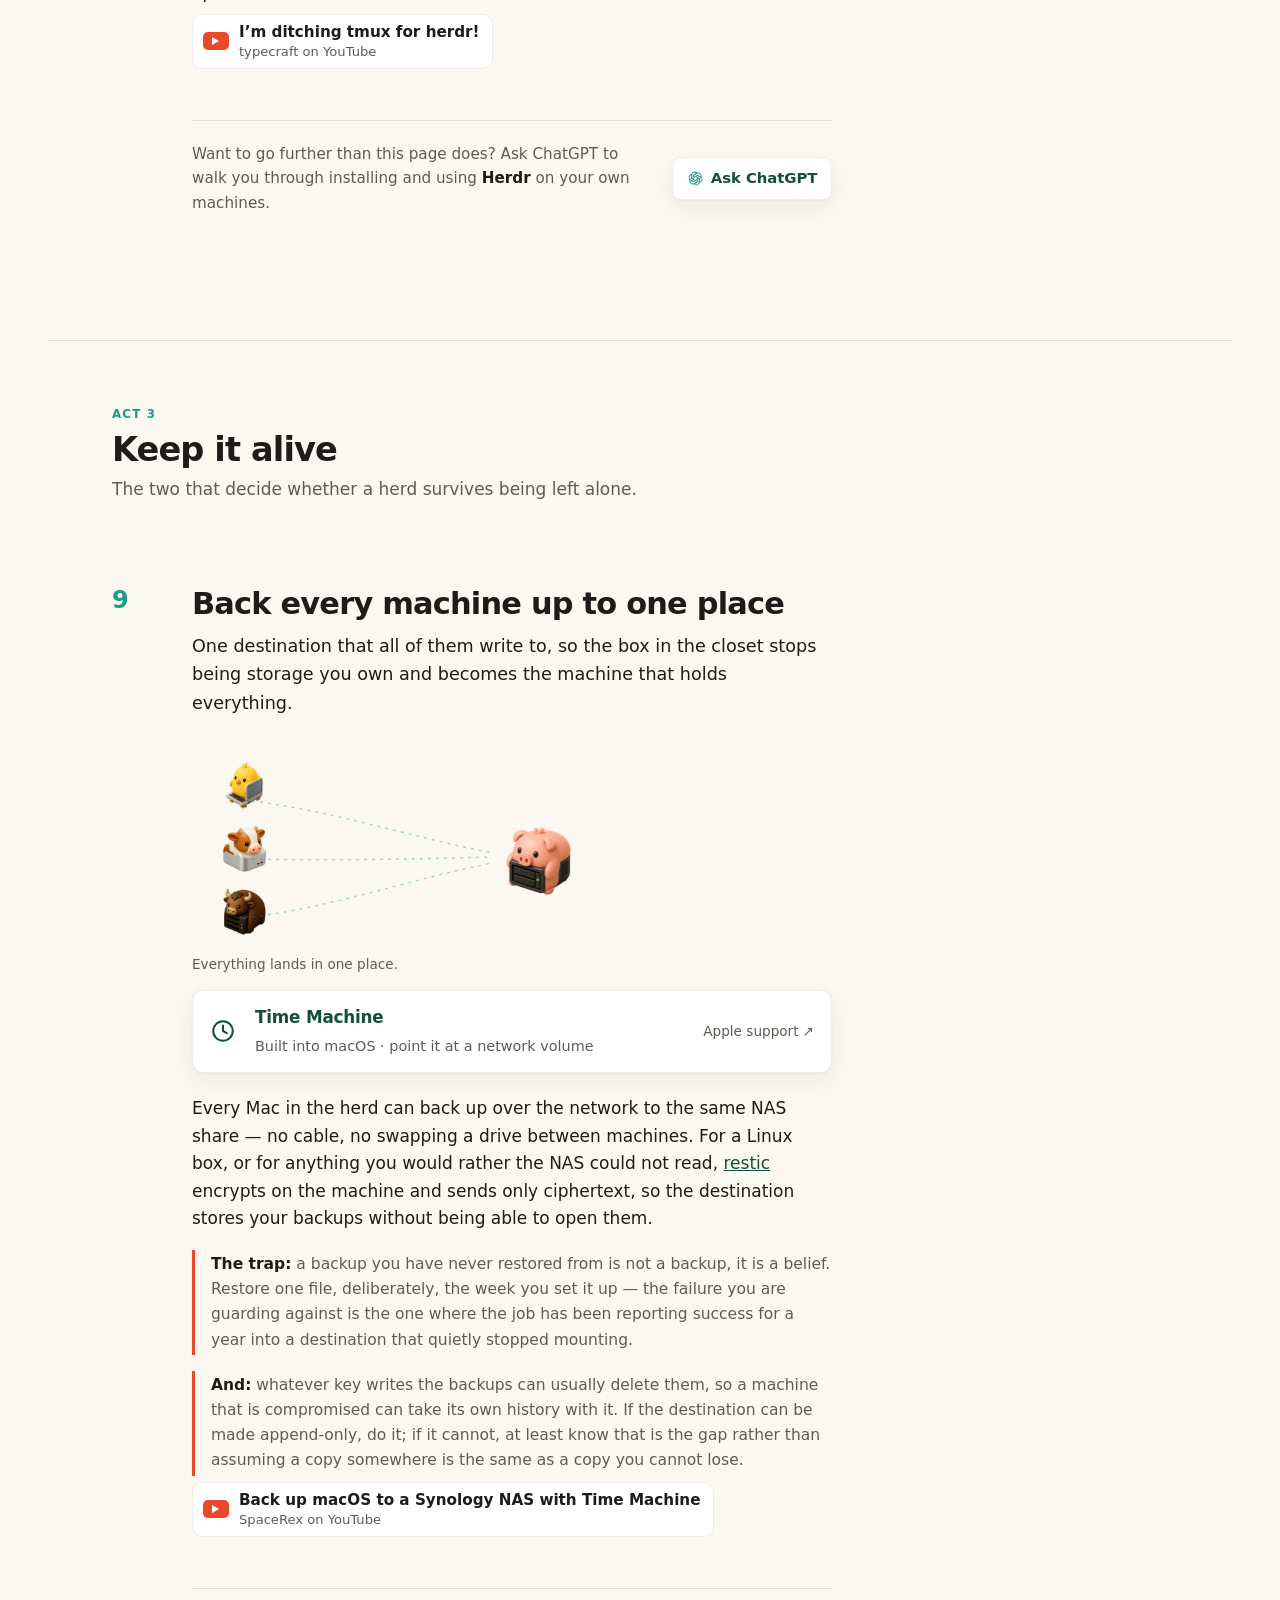
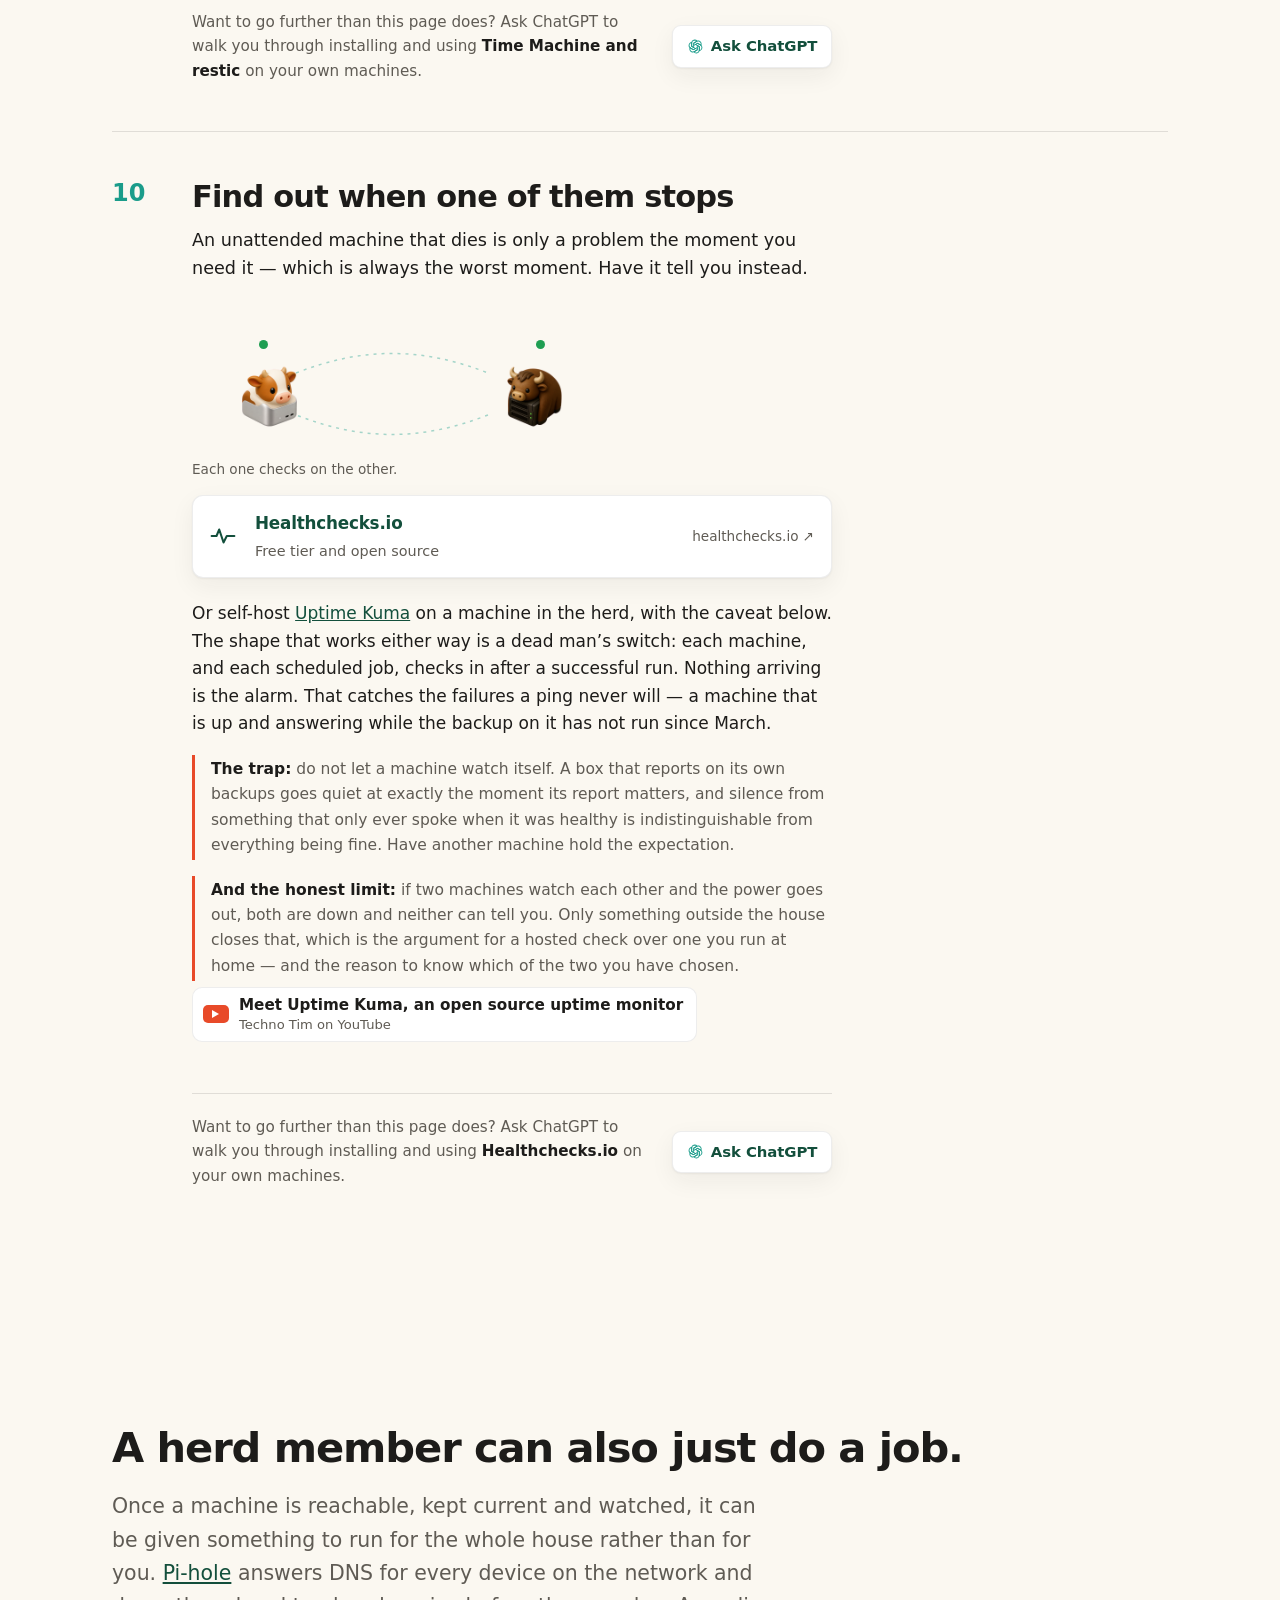
==== commit b2fc753d: "A tenth step, for the Linux desktop that VNC makes unusable Screen sharing is in the guide at step 2" ====
--- a/site/herd.html
+++ b/site/herd.html
@@ -6,10 +6,10 @@
 <meta charset="utf-8">
 <meta name="viewport" content="width=device-width, initial-scale=1">
 <title>Start a herd — Little Herd</title>
-<meta name="description" content="Eight things you can do once your computers are a herd: reach any of them from anywhere, get on with one command, find your tools already there, start work and walk away, use another machine’s screen, and run several agents at once.">
+<meta name="description" content="Ten things you can do once your computers are a herd: reach any of them from anywhere, get on with one command, use a Linux desktop as smoothly as your own, find your tools already there, start work and walk away, and run several agents at once.">
 <link rel="icon" href="images/icon.png">
 <meta property="og:title" content="Start a herd">
-<meta property="og:description" content="Eight things that turn a pile of computers into a herd.">
+<meta property="og:description" content="Ten things that turn a pile of computers into a herd.">
 <meta property="og:image" content="images/social-card.jpg">
 <meta property="og:type" content="website">
 <meta name="twitter:card" content="summary_large_image">
@@ -32,9 +32,10 @@
   <div class="wrap">
     <span class="pill">The guide</span>
     <h1>Start a herd.</h1>
-    <p class="lede">Eight things turn a pile of computers into a herd. They go in
-      this order, because each one assumes the last. None of them needs Little
-      Herd, and no single one of them is a big job.</p>
+    <p class="lede">Ten things turn a pile of computers into a herd. They are in
+      the order that pays back soonest, starting with what your Mac already does,
+      so you can stop at any point and keep what you have. None of them needs
+      Little Herd, and no single one of them is a big job.</p>
     <p class="promise"><b>When you are done</b>, the mini under the desk is as
       easy to work on as the laptop in your hands, from anywhere, without
       thinking about it. The machines stop being places you visit one at a time
@@ -53,29 +54,30 @@
         <li><a href="#control"><b>1</b>Use one keyboard and mouse across two Macs</a></li>
         <li><a href="#screen"><b>2</b>See and use another machine&rsquo;s screen from this one</a></li>
         <li><a href="#reach"><b>3</b>Reach any machine from anywhere</a></li>
+        <li><a href="#stream"><b>4</b>Use a Linux desktop as if it were the one in front of you</a></li>
         </ol>
       </div>
       <div>
         <h3>Work on them</h3>
         <ol>
-        <li><a href="#connect"><b>4</b>Get onto any machine with one short command</a></li>
-        <li><a href="#tools"><b>5</b>Arrive on a machine and find your tools already there</a></li>
-        <li><a href="#detach"><b>6</b>Start something on another machine and walk away</a></li>
-        <li><a href="#agents"><b>7</b>Run several agents at once and see which one is waiting on you</a></li>
+        <li><a href="#connect"><b>5</b>Get onto any machine with one short command</a></li>
+        <li><a href="#tools"><b>6</b>Arrive on a machine and find your tools already there</a></li>
+        <li><a href="#detach"><b>7</b>Start something on another machine and walk away</a></li>
+        <li><a href="#agents"><b>8</b>Run several agents at once and see which one is waiting on you</a></li>
         </ol>
       </div>
       <div>
         <h3>Keep it alive</h3>
         <ol>
-        <li><a href="#backup"><b>8</b>Back every machine up to one place</a></li>
-        <li><a href="#alerts"><b>9</b>Find out when one of them stops</a></li>
+        <li><a href="#backup"><b>9</b>Back every machine up to one place</a></li>
+        <li><a href="#alerts"><b>10</b>Find out when one of them stops</a></li>
         </ol>
       </div>
   </nav>
   <nav class="rail" aria-label="The nine steps" hidden>
     <div class="rail-in wrap">
       <span class="rail-act" aria-hidden="true">Get access</span>
-      <div class="rail-nums"><ol data-act="Get to them"><li><a href="#control" title="Use one keyboard and mouse across two Macs"><span class="sr">1. Use one keyboard and mouse across two Macs</span><span aria-hidden="true">1</span></a></li><li><a href="#screen" title="See and use another machine&rsquo;s screen from this one"><span class="sr">2. See and use another machine&rsquo;s screen from this one</span><span aria-hidden="true">2</span></a></li><li><a href="#reach" title="Reach any machine from anywhere"><span class="sr">3. Reach any machine from anywhere</span><span aria-hidden="true">3</span></a></li></ol><ol data-act="Work on them"><li><a href="#connect" title="Get onto any machine with one short command"><span class="sr">4. Get onto any machine with one short command</span><span aria-hidden="true">4</span></a></li><li><a href="#tools" title="Arrive on a machine and find your tools already there"><span class="sr">5. Arrive on a machine and find your tools already there</span><span aria-hidden="true">5</span></a></li><li><a href="#detach" title="Start something on another machine and walk away"><span class="sr">6. Start something on another machine and walk away</span><span aria-hidden="true">6</span></a></li><li><a href="#agents" title="Run several agents at once and see which one is waiting on you"><span class="sr">7. Run several agents at once and see which one is waiting on you</span><span aria-hidden="true">7</span></a></li></ol><ol data-act="Keep it alive"><li><a href="#backup" title="Back every machine up to one place"><span class="sr">8. Back every machine up to one place</span><span aria-hidden="true">8</span></a></li><li><a href="#alerts" title="Find out when one of them stops"><span class="sr">9. Find out when one of them stops</span><span aria-hidden="true">9</span></a></li></ol></div>
+      <div class="rail-nums"><ol data-act="Get to them"><li><a href="#control" title="Use one keyboard and mouse across two Macs"><span class="sr">1. Use one keyboard and mouse across two Macs</span><span aria-hidden="true">1</span></a></li><li><a href="#screen" title="See and use another machine&rsquo;s screen from this one"><span class="sr">2. See and use another machine&rsquo;s screen from this one</span><span aria-hidden="true">2</span></a></li><li><a href="#reach" title="Reach any machine from anywhere"><span class="sr">3. Reach any machine from anywhere</span><span aria-hidden="true">3</span></a></li><li><a href="#stream" title="Use a Linux desktop as if it were the one in front of you"><span class="sr">4. Use a Linux desktop as if it were the one in front of you</span><span aria-hidden="true">4</span></a></li></ol><ol data-act="Work on them"><li><a href="#connect" title="Get onto any machine with one short command"><span class="sr">5. Get onto any machine with one short command</span><span aria-hidden="true">5</span></a></li><li><a href="#tools" title="Arrive on a machine and find your tools already there"><span class="sr">6. Arrive on a machine and find your tools already there</span><span aria-hidden="true">6</span></a></li><li><a href="#detach" title="Start something on another machine and walk away"><span class="sr">7. Start something on another machine and walk away</span><span aria-hidden="true">7</span></a></li><li><a href="#agents" title="Run several agents at once and see which one is waiting on you"><span class="sr">8. Run several agents at once and see which one is waiting on you</span><span aria-hidden="true">8</span></a></li></ol><ol data-act="Keep it alive"><li><a href="#backup" title="Back every machine up to one place"><span class="sr">9. Back every machine up to one place</span><span aria-hidden="true">9</span></a></li><li><a href="#alerts" title="Find out when one of them stops"><span class="sr">10. Find out when one of them stops</span><span aria-hidden="true">10</span></a></li></ol></div>
     </div>
   </nav>
   <div class="act wrap">
@@ -247,6 +249,72 @@
     </div>
   </li>
 
+  <li class="step" id="stream">
+    <div class="step-n">4</div>
+    <div class="step-body">
+      <h2>Use a Linux desktop as if it were the one in front of you</h2>
+      <p class="what">The same idea as screen sharing, but smooth enough to actually work in &mdash; the machine turns its screen into video and your Mac plays it back.</p>
+      <figure class="fig fig-screen">
+        <img class="f1" src="images/herdware/chick-laptop.png" alt="">
+        <span class="pane"><img src="images/herdware/ox-gpu.png" alt=""></span>
+        <svg class="s-wire" viewBox="0 0 420 150" preserveAspectRatio="xMidYMid meet">
+          <path class="s-route" d="M126 78 L 236 78"/>
+          <path class="s-pulse" d="M126 78 L 236 78"/>
+          <path class="s-pulse d1" d="M126 78 L 236 78"/>
+          <path class="s-pulse d2" d="M126 78 L 236 78"/>
+        </svg>
+        <figcaption>Its screen, as video, as fast as you can move.</figcaption>
+      </figure>
+      <a class="tool" href="https://moonlight-stream.org">
+        <svg class="tool-logo" viewBox="0 0 24 24" xmlns="http://www.w3.org/2000/svg" fill="none" stroke="currentColor" stroke-width="1.9" stroke-linecap="round" stroke-linejoin="round" aria-hidden="true"><circle cx="7.6" cy="7.6" r="2.9"/><path d="M7.6 2.1v1.2M2.1 7.6h1.2M3.7 3.7l.9.9M11.5 3.7l-.9.9"/><path d="M21.6 15.1a5.7 5.7 0 1 1-6.7-6.7 4.5 4.5 0 0 0 6.7 6.7z"/></svg>
+        <span class="tool-name">Sunshine + Moonlight</span>
+        <span class="tool-note">Open source &middot; one install on each end</span>
+        <span class="tool-go">moonlight-stream.org &#8599;</span>
+      </a>
+      <p>Install <b>Sunshine</b> on the Linux machine and <b>Moonlight</b> on
+        your Mac, open Sunshine&rsquo;s settings page in a browser, and type in
+        the four-digit PIN that Moonlight shows you. That is the whole setup, and
+        it is the last time you have to think about it.</p>
+      <p>Screen sharing sends pictures of a screen, one after another. Sunshine
+        sends <i>video</i>: the graphics chip already in that machine compresses
+        the desktop the way a video call does, and your Mac plays it back the same
+        way. That is the whole difference, and it is the difference between
+        dragging a window that follows your hand and one that arrives a moment
+        later. Screen sharing is still the right tool for clicking one button in
+        one dialog. This is the one for anything that moves &mdash; a browser, a
+        video, an editor you actually intend to work in.</p>
+      <p class="trap"><b>The trap:</b> a machine with no monitor plugged into it
+        has no screen to send, and Sunshine will start, report itself healthy, and
+        stream a black rectangle. Anything that presents a display fixes it &mdash;
+        a cheap dummy HDMI plug, a monitor left connected, a KVM &mdash; and this
+        is far and away the most common reason it appears not to work on a machine
+        in a cupboard. Expect one alarming line in the log at startup about a
+        display that could not be initialised; it tries several ways of capturing
+        the screen and says so about the ones it does not use.</p>
+      <p class="trap"><b>And the honest limit:</b> Sunshine&rsquo;s settings page
+        answers on every network the machine is attached to, and it is the page
+        that controls the machine&rsquo;s screen &mdash; so it belongs on your
+        private network from the day you install it, never on a port forwarded
+        from your router. The step above is what makes that easy. Note too that
+        this is the machine&rsquo;s one real desktop rather than a private session
+        of your own: sit down at it while you are connected and you are both
+        looking at the same screen.</p>
+      <a class="vid" href="https://www.youtube.com/watch?v=D9fzO7MYS2M"
+         target="_blank" rel="noopener">
+        <span class="vid-play" aria-hidden="true"></span>
+        <span class="vid-txt"><b>Sunshine and Moonlight for Game Streaming or Remote Desktop</b><i>gotbletu on YouTube</i></span>
+      </a>
+      <div class="ask">
+        <p>Want to go further than this page does? Ask ChatGPT to walk you
+          through installing and using <b>Sunshine and Moonlight</b> on your own machines.</p>
+        <a class="ask-btn" href="https://chatgpt.com/?q=I%20want%20to%20use%20my%20Linux%20machine%26rsquo%3Bs%20desktop%20from%20my%20Mac%2C%20and%20screen%20sharing%20over%20VNC%20is%20too%20slow%20to%20work%20in.%20Explain%20Sunshine%20and%20Moonlight%20in%20plain%20terms%2C%20then%20walk%20me%20through%20installing%20Sunshine%20on%20Linux%20and%20Moonlight%20on%20macOS%2C%20pairing%20them%20with%20a%20PIN%2C%20and%20checking%20that%20hardware%20encoding%20is%20actually%20being%20used.%20Cover%20what%20to%20do%20when%20the%20Linux%20machine%20has%20no%20monitor%20attached%2C%20and%20how%20to%20keep%20Sunshine%26rsquo%3Bs%20web%20page%20off%20the%20open%20internet." target="_blank" rel="noopener">
+          <svg class="ask-mark" viewBox="104 232 2199 1942" xmlns="http://www.w3.org/2000/svg" fill="currentColor" aria-hidden="true"><path id="oa" d="M1107.3 299.1c-197.999 0-373.9 127.3-435.2 315.3L650 743.5v427.9c0 21.4 11 40.4 29.4 51.4l344.5 198.515V833.3h.1v-27.9L1372.7 604c33.715-19.52 70.44-32.857 108.47-39.828L1447.6 450.3C1361 353.5 1237.1 298.5 1107.3 299.1zm0 117.5-.6.6c79.699 0 156.3 27.5 217.6 78.4-2.5 1.2-7.4 4.3-11 6.1L952.8 709.3c-18.4 10.4-29.4 30-29.4 51.4V1248l-155.1-89.4V755.8c-.1-187.099 151.601-338.9 339-339.2z"/><use href="#oa" transform="rotate(60 1203 1203)"/><use href="#oa" transform="rotate(120 1203 1203)"/><use href="#oa" transform="rotate(180 1203 1203)"/><use href="#oa" transform="rotate(240 1203 1203)"/><use href="#oa" transform="rotate(300 1203 1203)"/></svg>
+          Ask ChatGPT
+        </a>
+      </div>
+    </div>
+  </li>
+
   </ol>
 
   <div class="act wrap">
@@ -257,7 +325,7 @@
 
   <ol class="steps wrap">
   <li class="step" id="connect">
-    <div class="step-n">4</div>
+    <div class="step-n">5</div>
     <div class="step-body">
       <h2>Get onto any machine with one short command</h2>
       <p class="what"><code>ssh mini</code> instead of an address you have to remember, and a new machine that inherits the whole herd rather than being set up by hand.</p>
@@ -320,7 +388,7 @@
   </li>
 
   <li class="step" id="tools">
-    <div class="step-n">5</div>
+    <div class="step-n">6</div>
     <div class="step-body">
       <h2>Arrive on a machine and find your tools already there</h2>
       <p class="what">Every machine carries the same kit, so the one you connect to is somewhere you can work rather than somewhere you have to set up first.</p>
@@ -375,7 +443,7 @@
   </li>
 
   <li class="step" id="detach">
-    <div class="step-n">6</div>
+    <div class="step-n">7</div>
     <div class="step-body">
       <h2>Start something on another machine and walk away</h2>
       <p class="what">Close the lid, lose the connection, come back tomorrow &mdash; the work carries on, because it was never running on your laptop.</p>
@@ -426,7 +494,7 @@
   </li>
 
   <li class="step" id="agents">
-    <div class="step-n">7</div>
+    <div class="step-n">8</div>
     <div class="step-body">
       <h2>Run several agents at once and see which one is waiting on you</h2>
       <p class="what">Each agent in its own pane, marked working, blocked or done, on a session you can detach from and pick up later over SSH.</p>
@@ -477,7 +545,7 @@
 
   <ol class="steps wrap">
   <li class="step" id="backup">
-    <div class="step-n">8</div>
+    <div class="step-n">9</div>
     <div class="step-body">
       <h2>Back every machine up to one place</h2>
       <p class="what">One destination that all of them write to, so the box in
@@ -537,7 +605,7 @@
   </li>
 
   <li class="step" id="alerts">
-    <div class="step-n">9</div>
+    <div class="step-n">10</div>
     <div class="step-body">
       <h2>Find out when one of them stops</h2>
       <p class="what">An unattended machine that dies is only a problem the
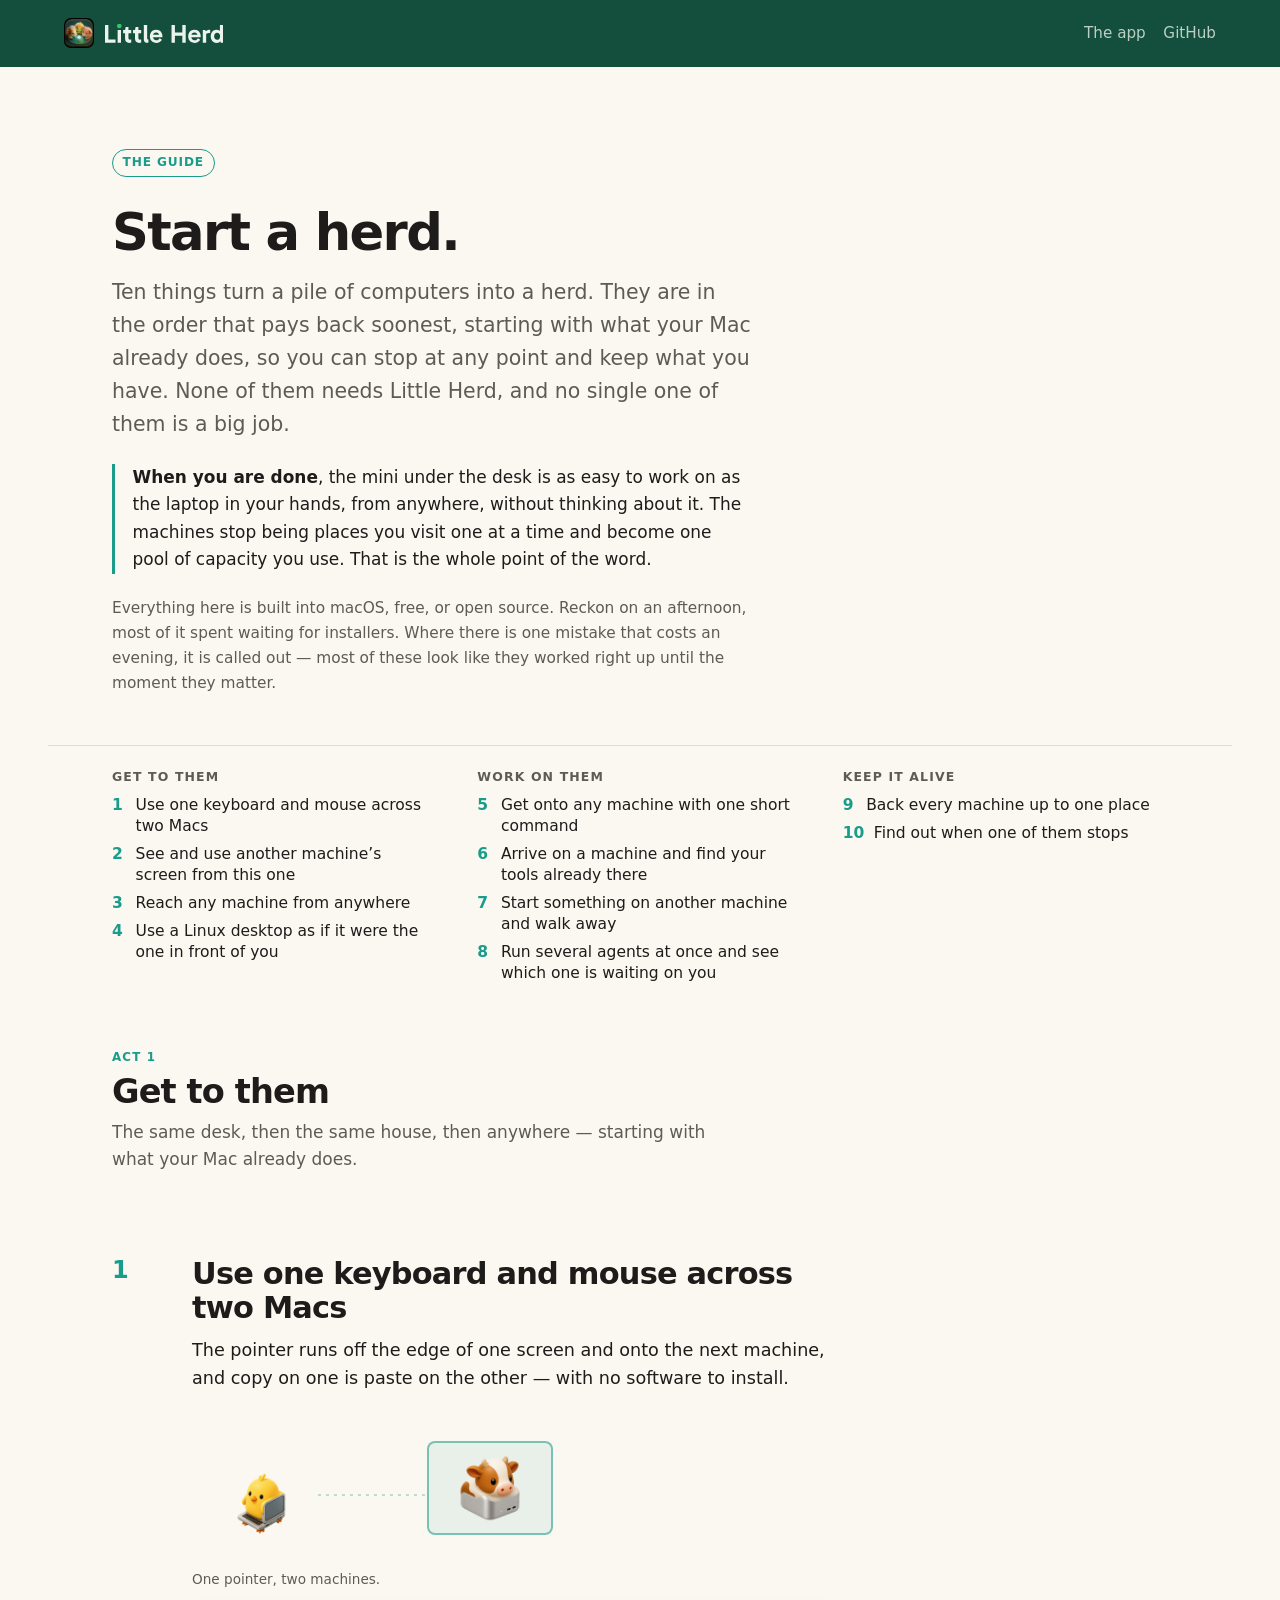
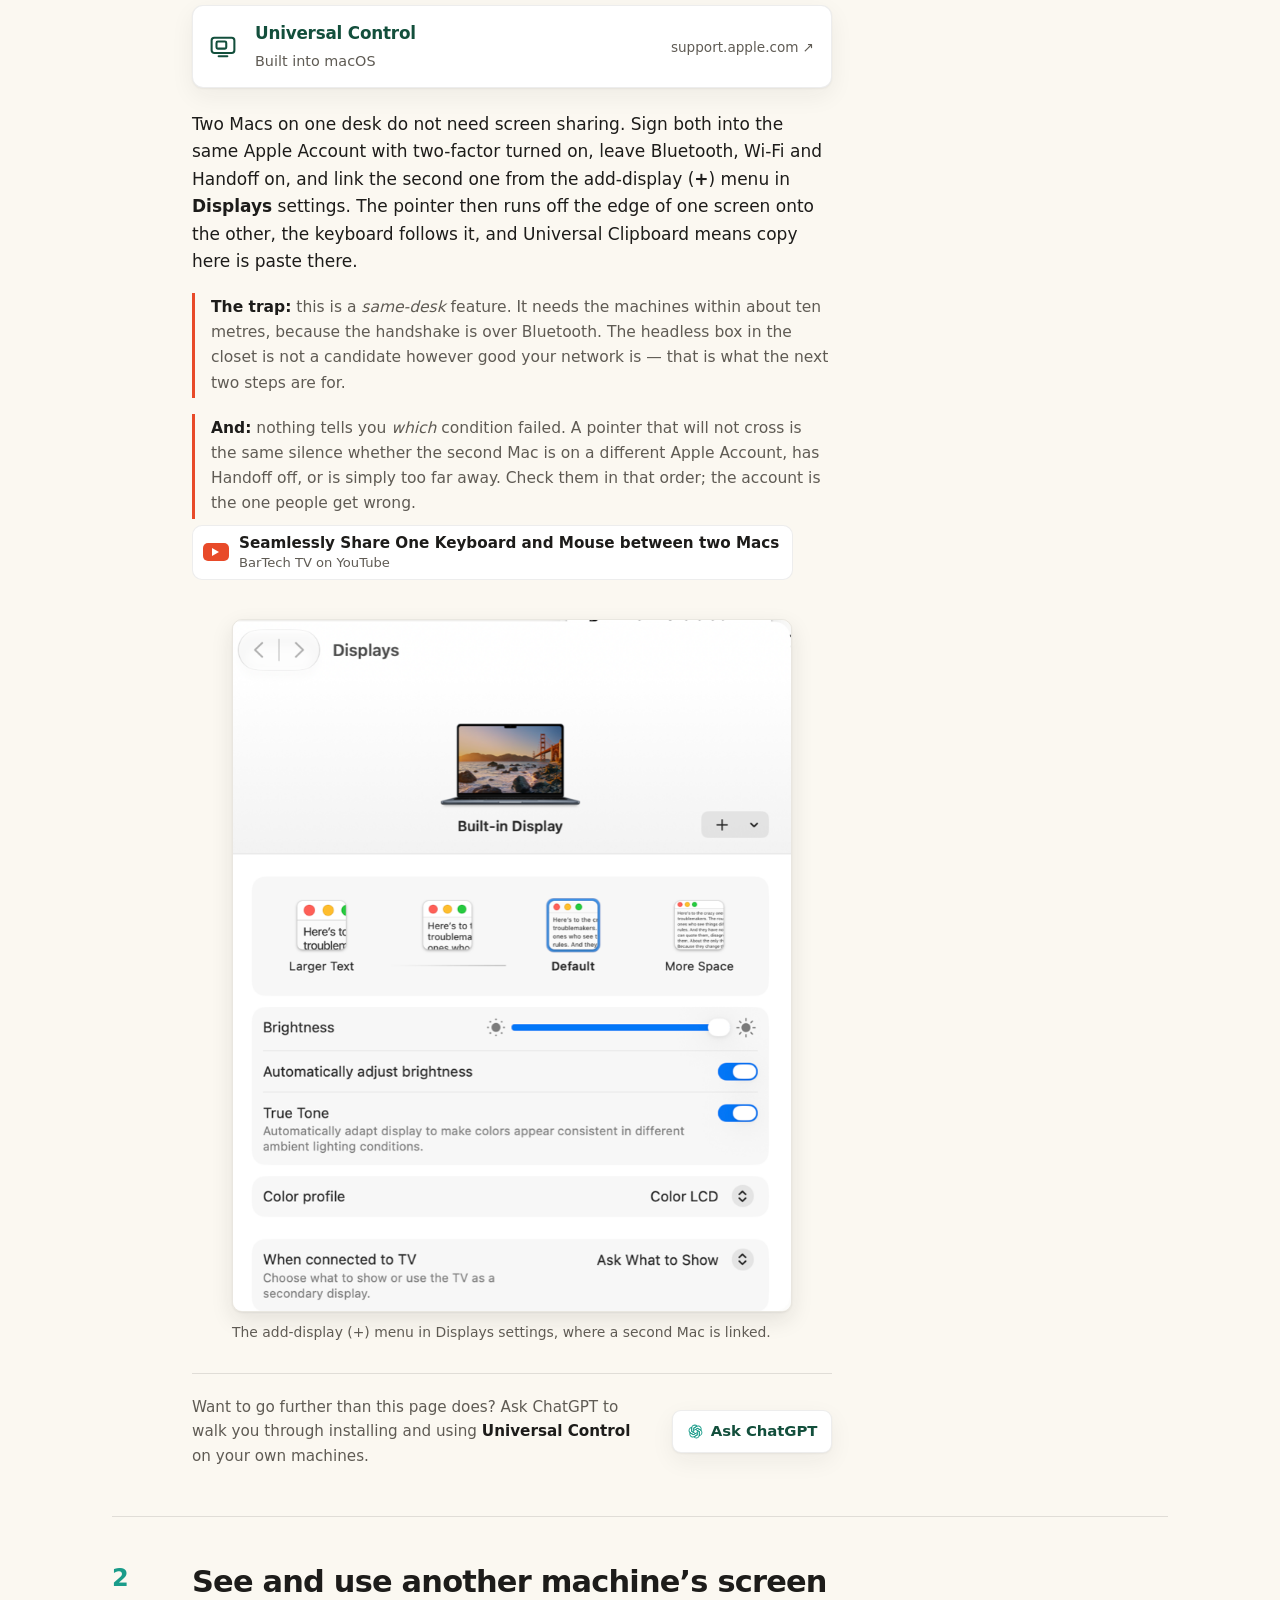
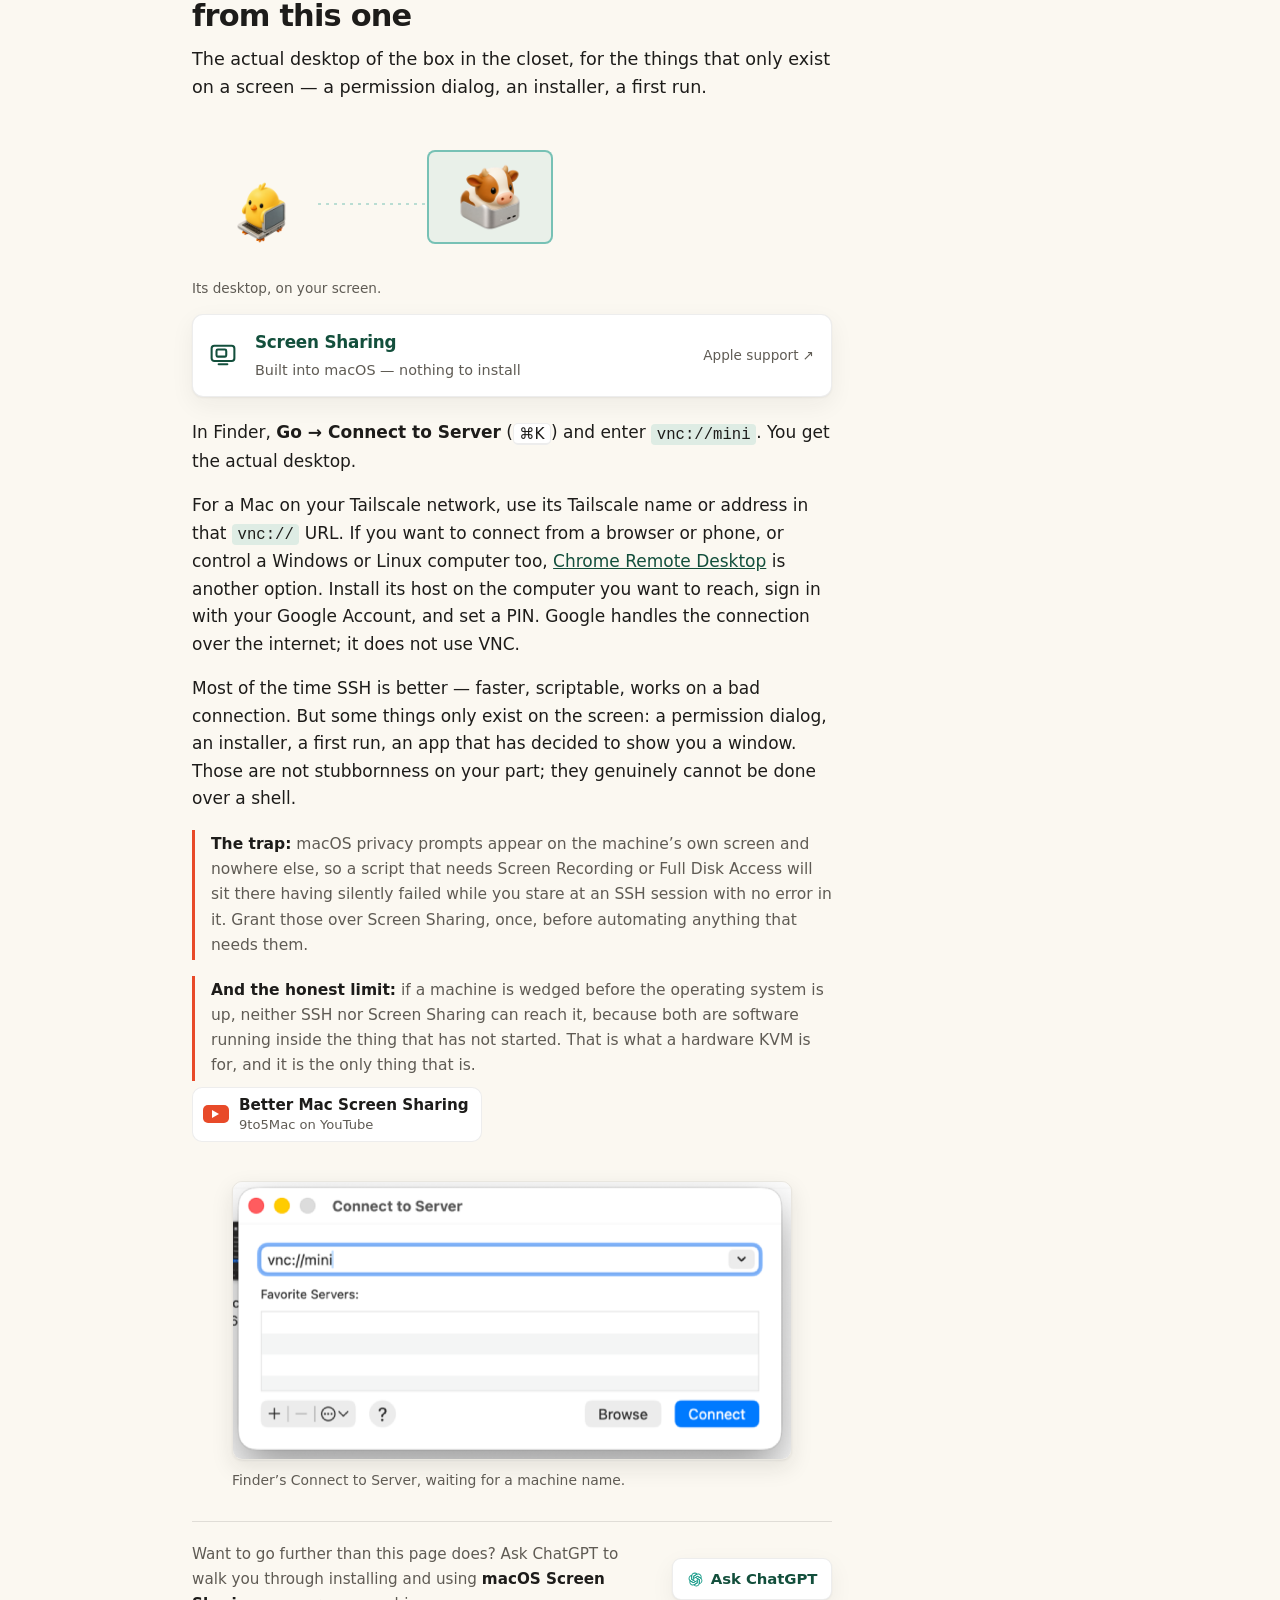
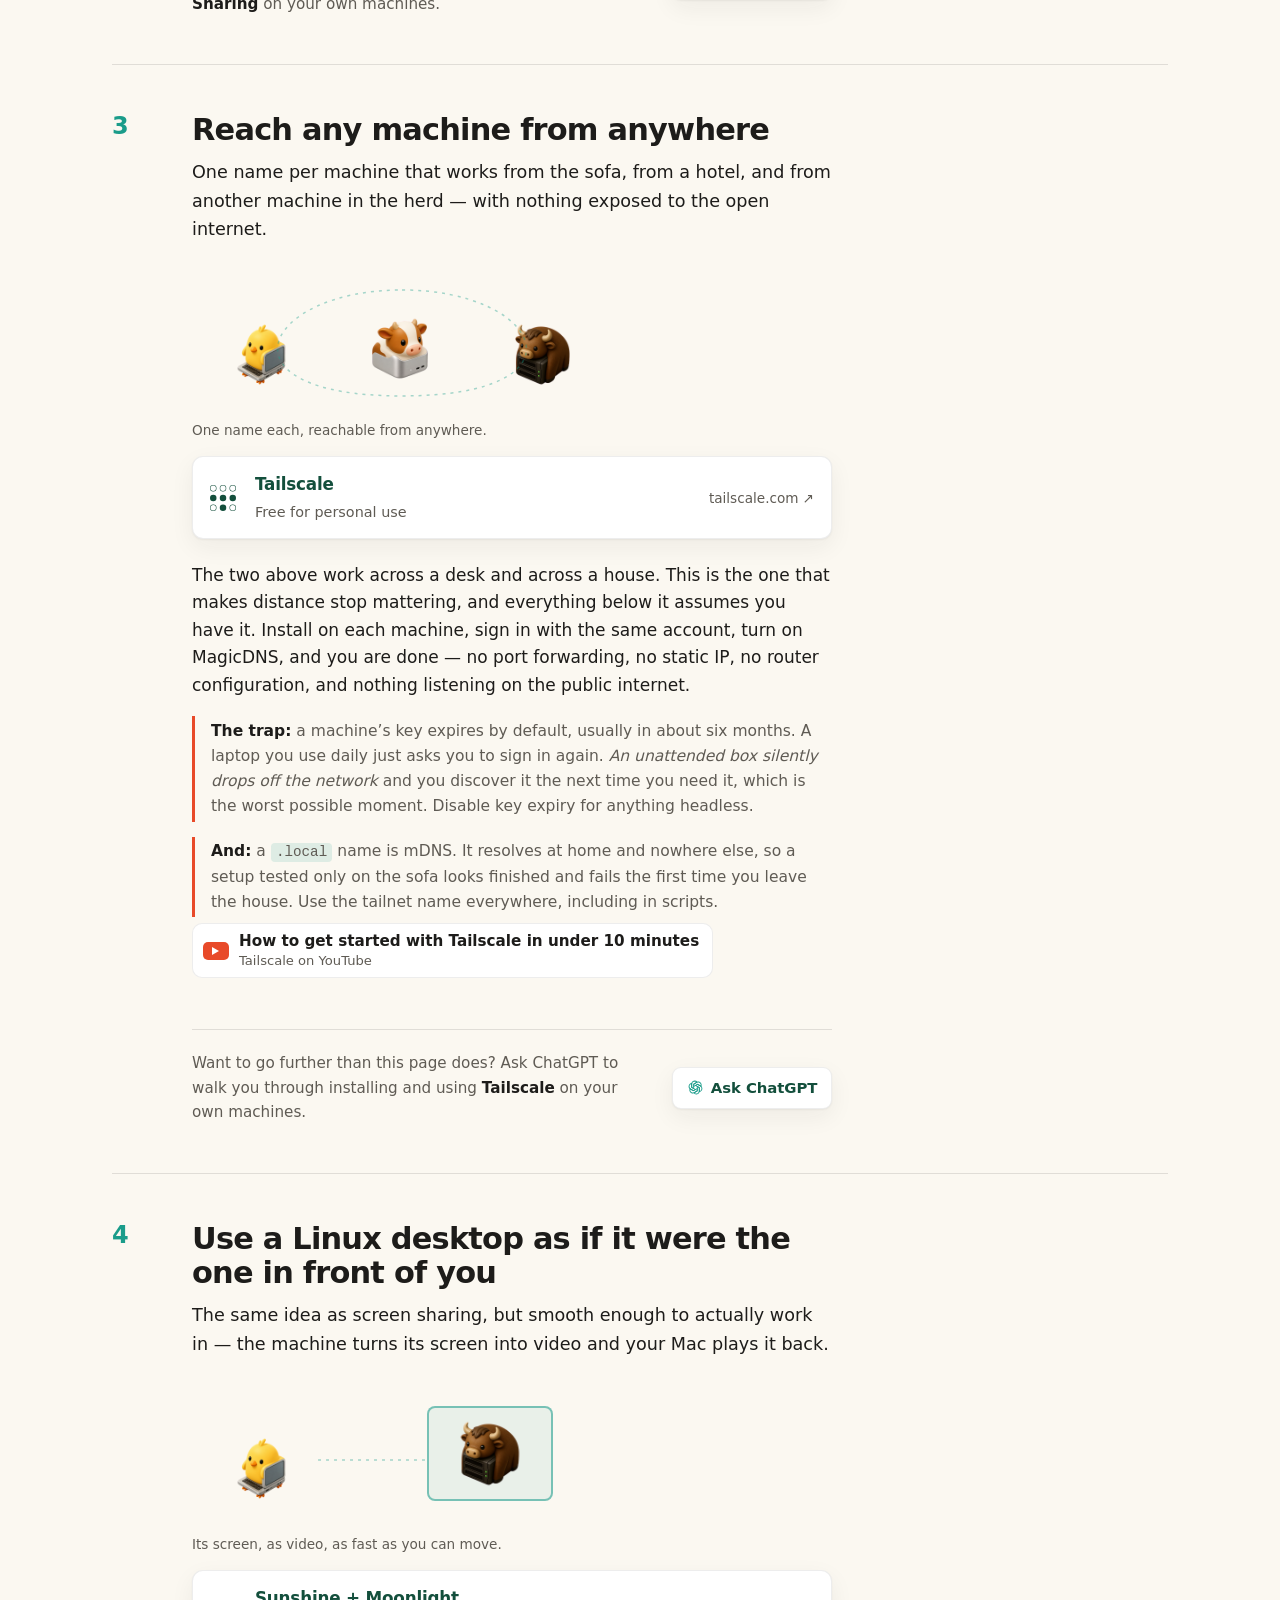
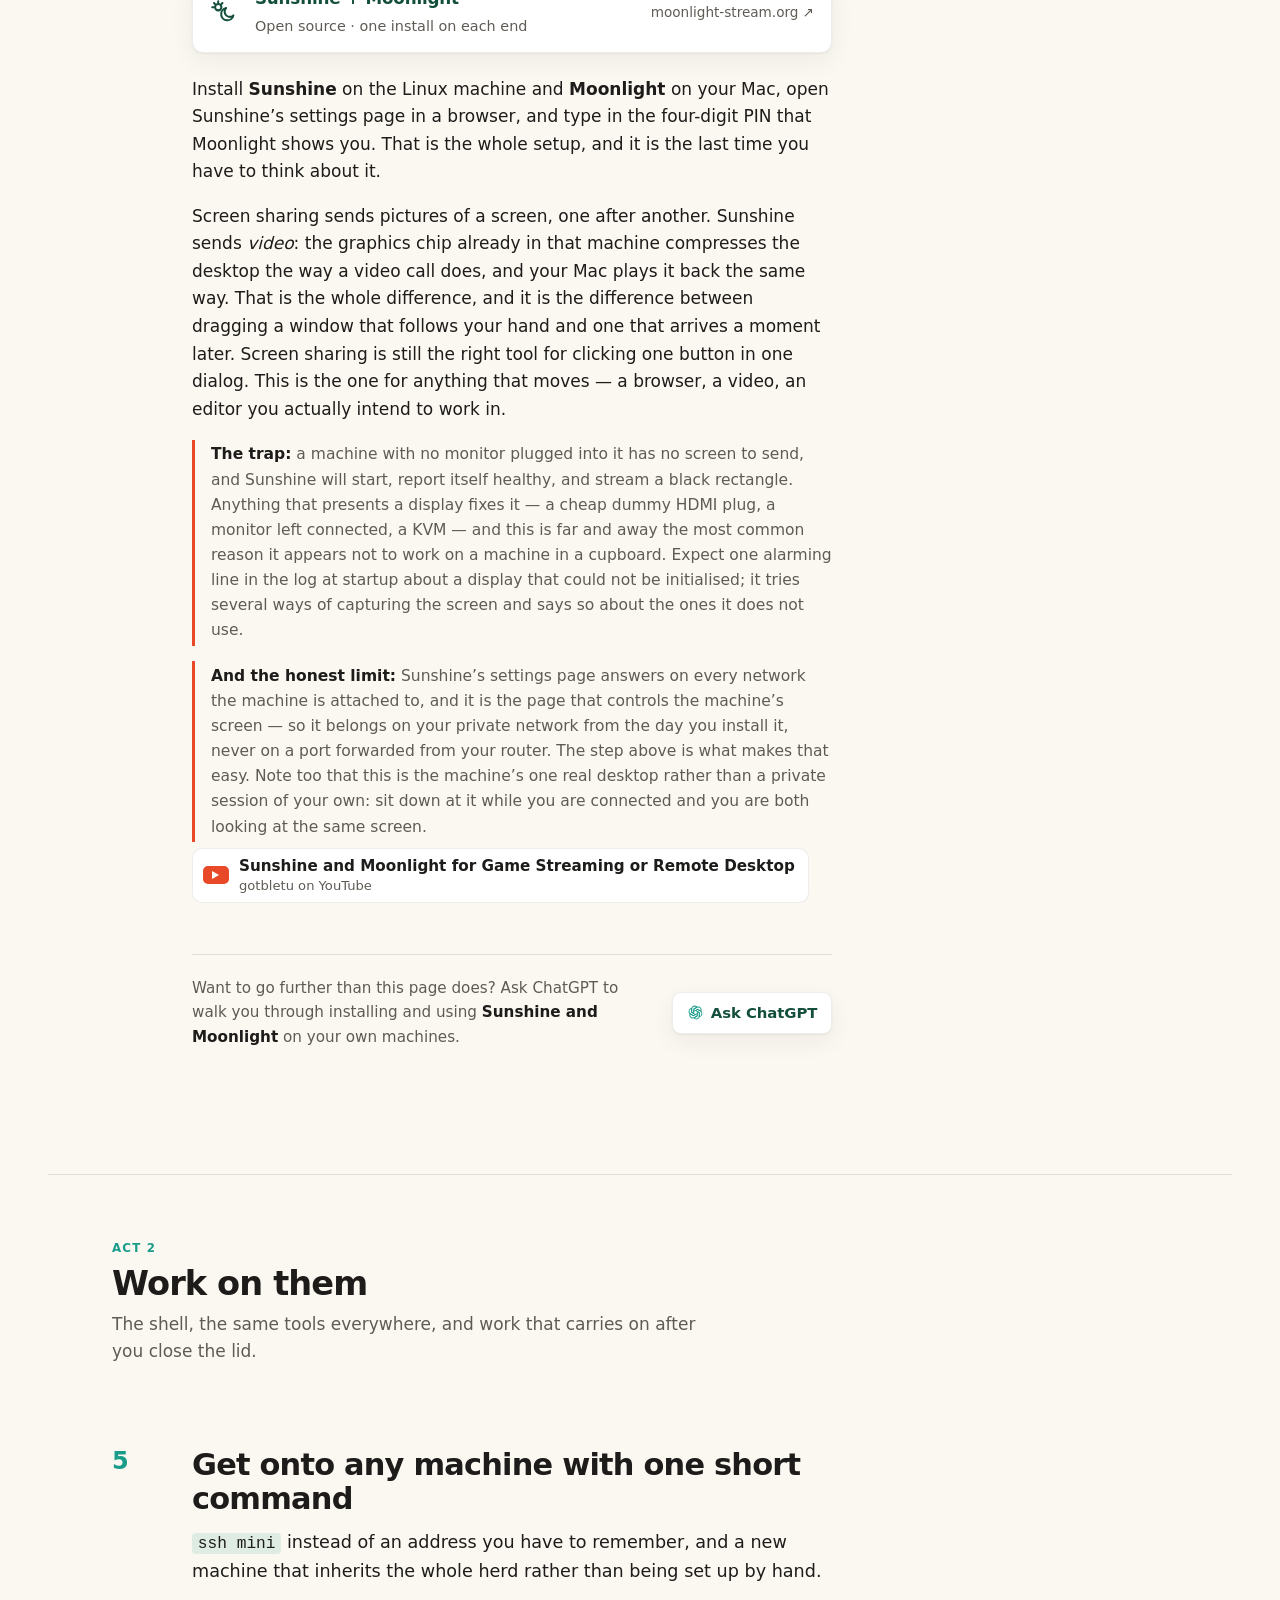
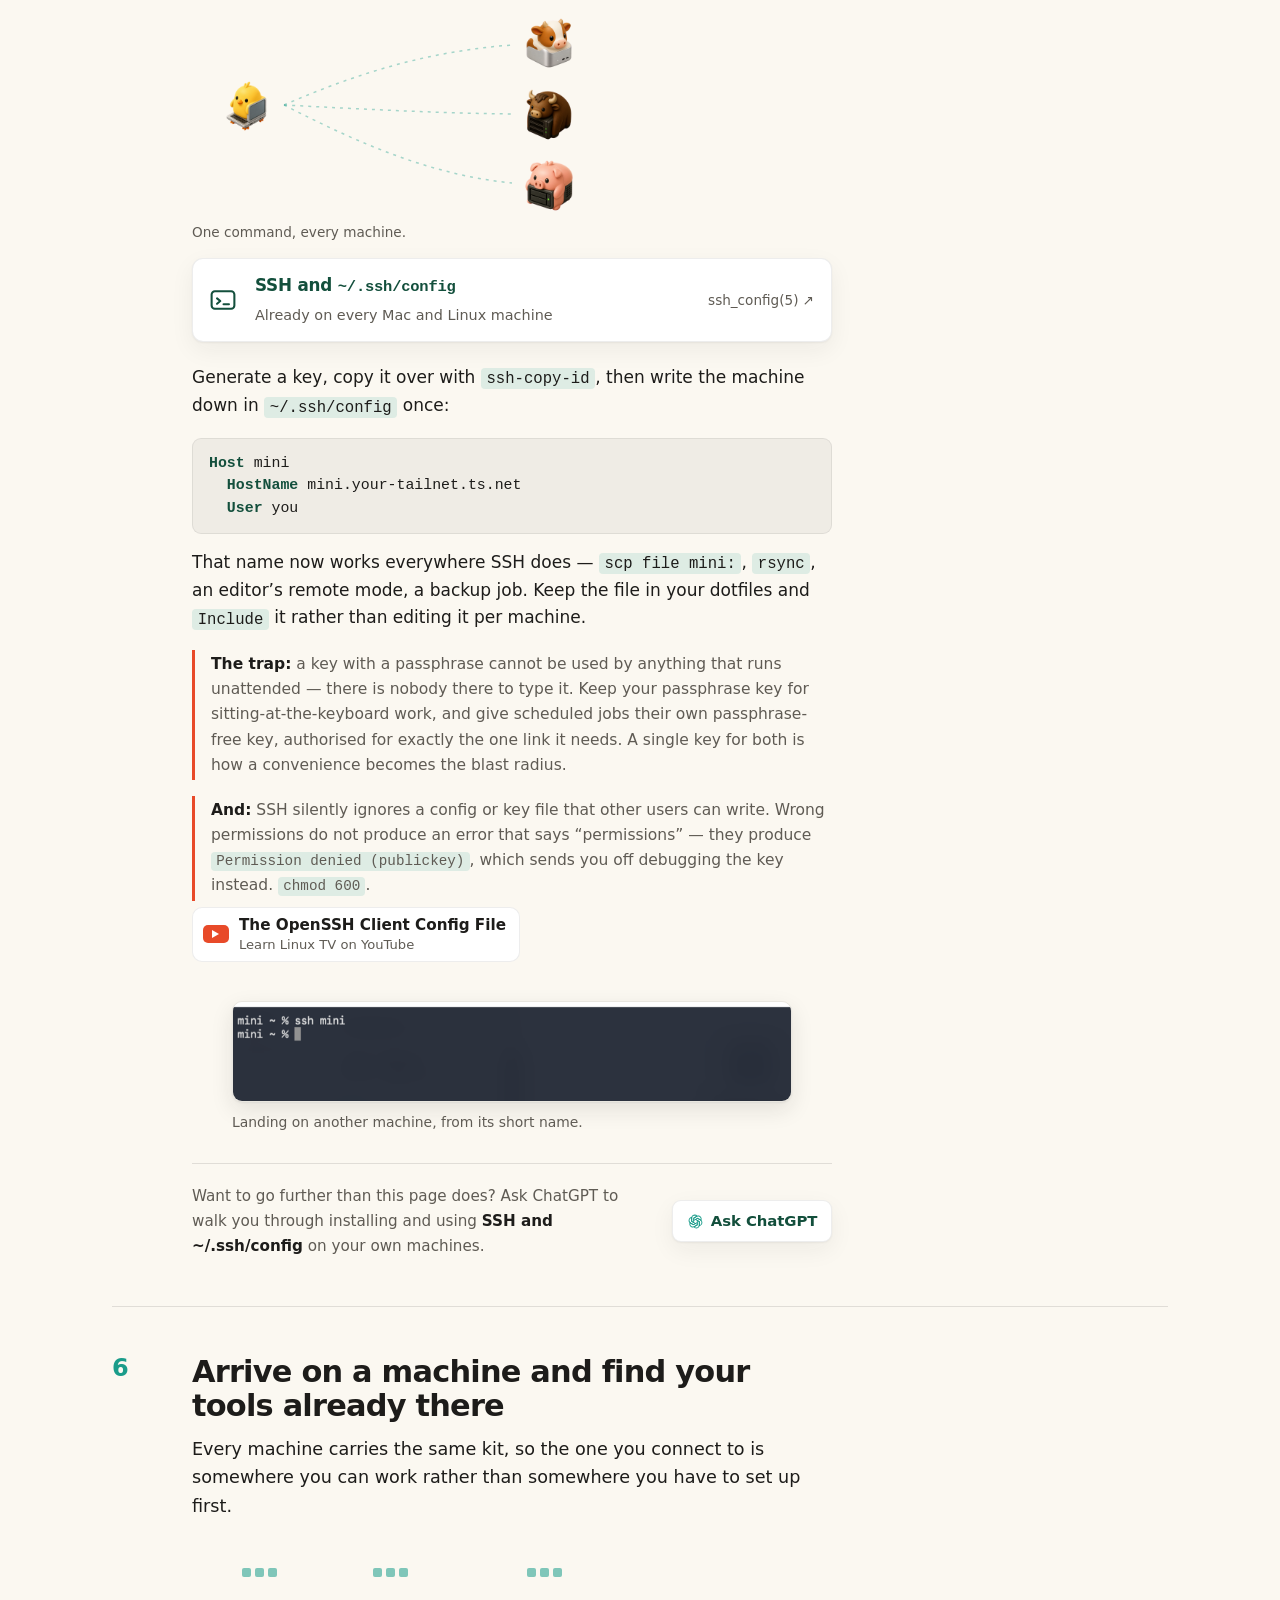
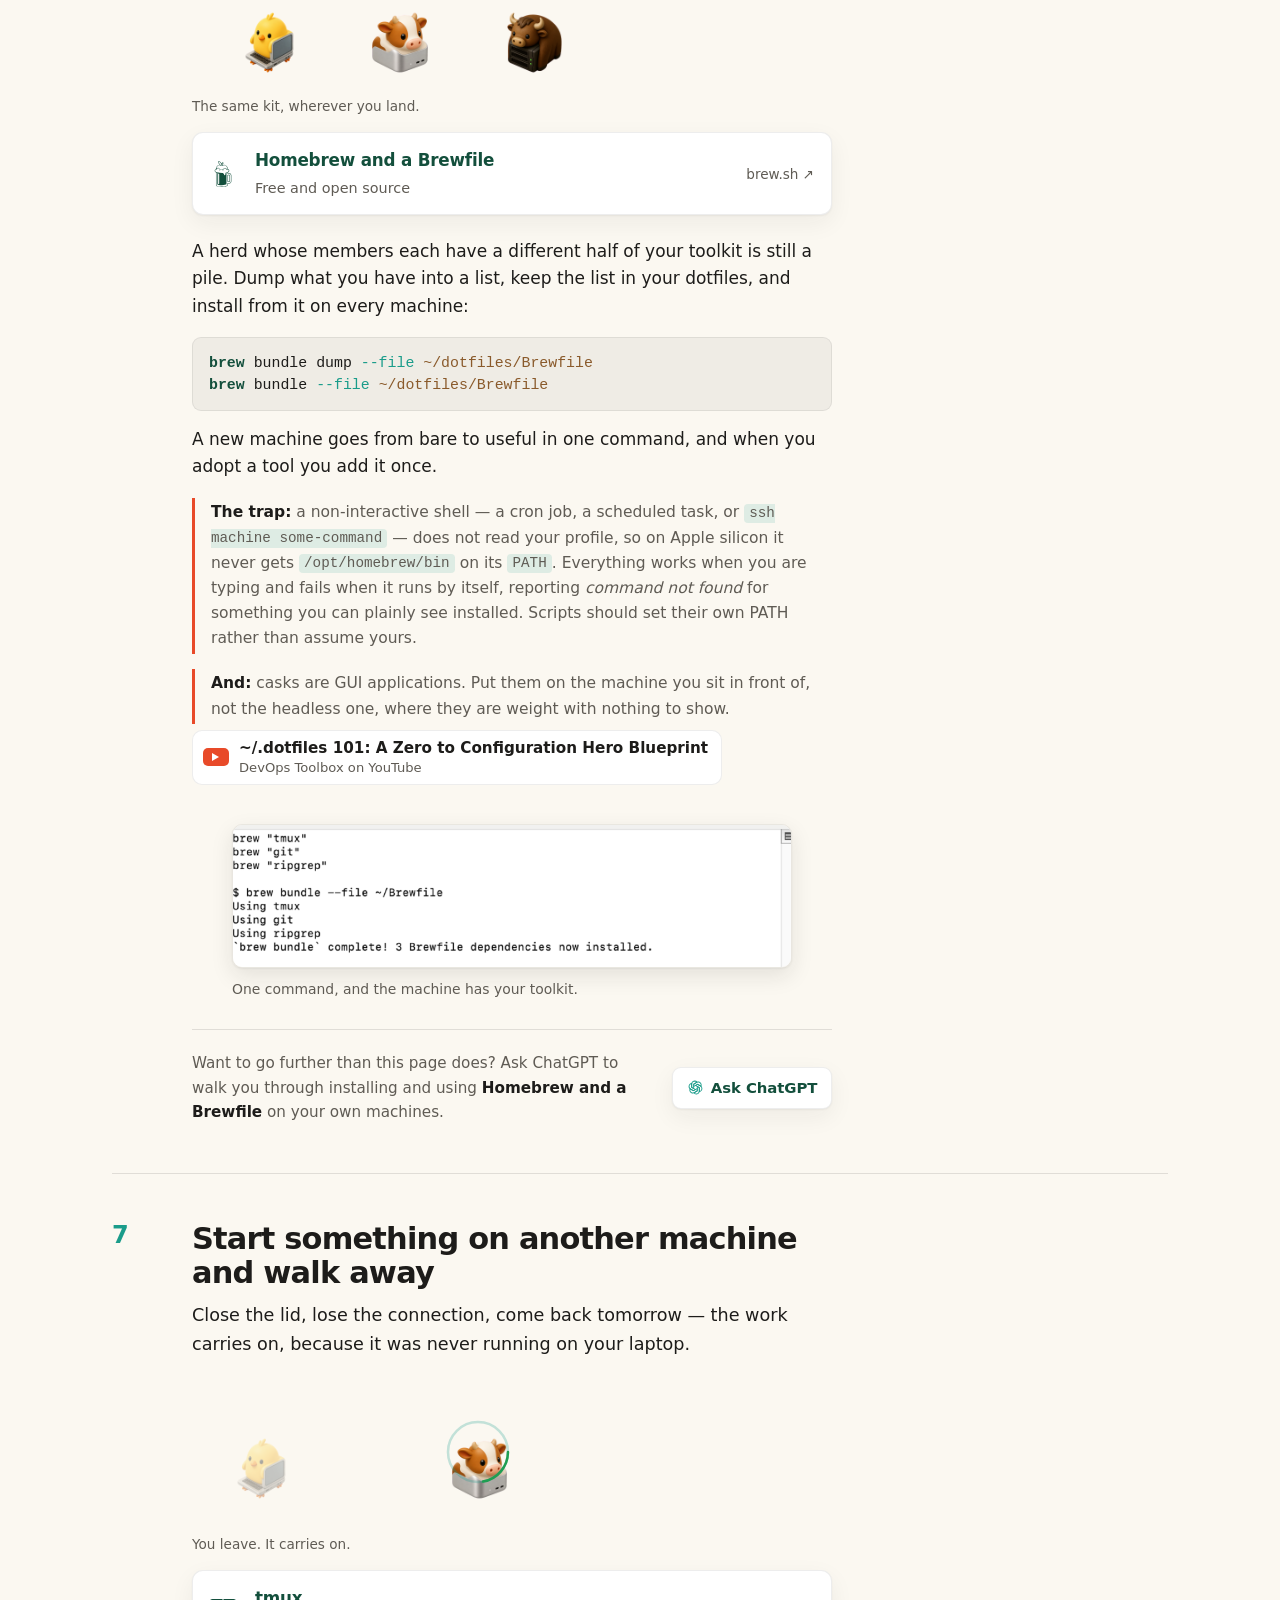
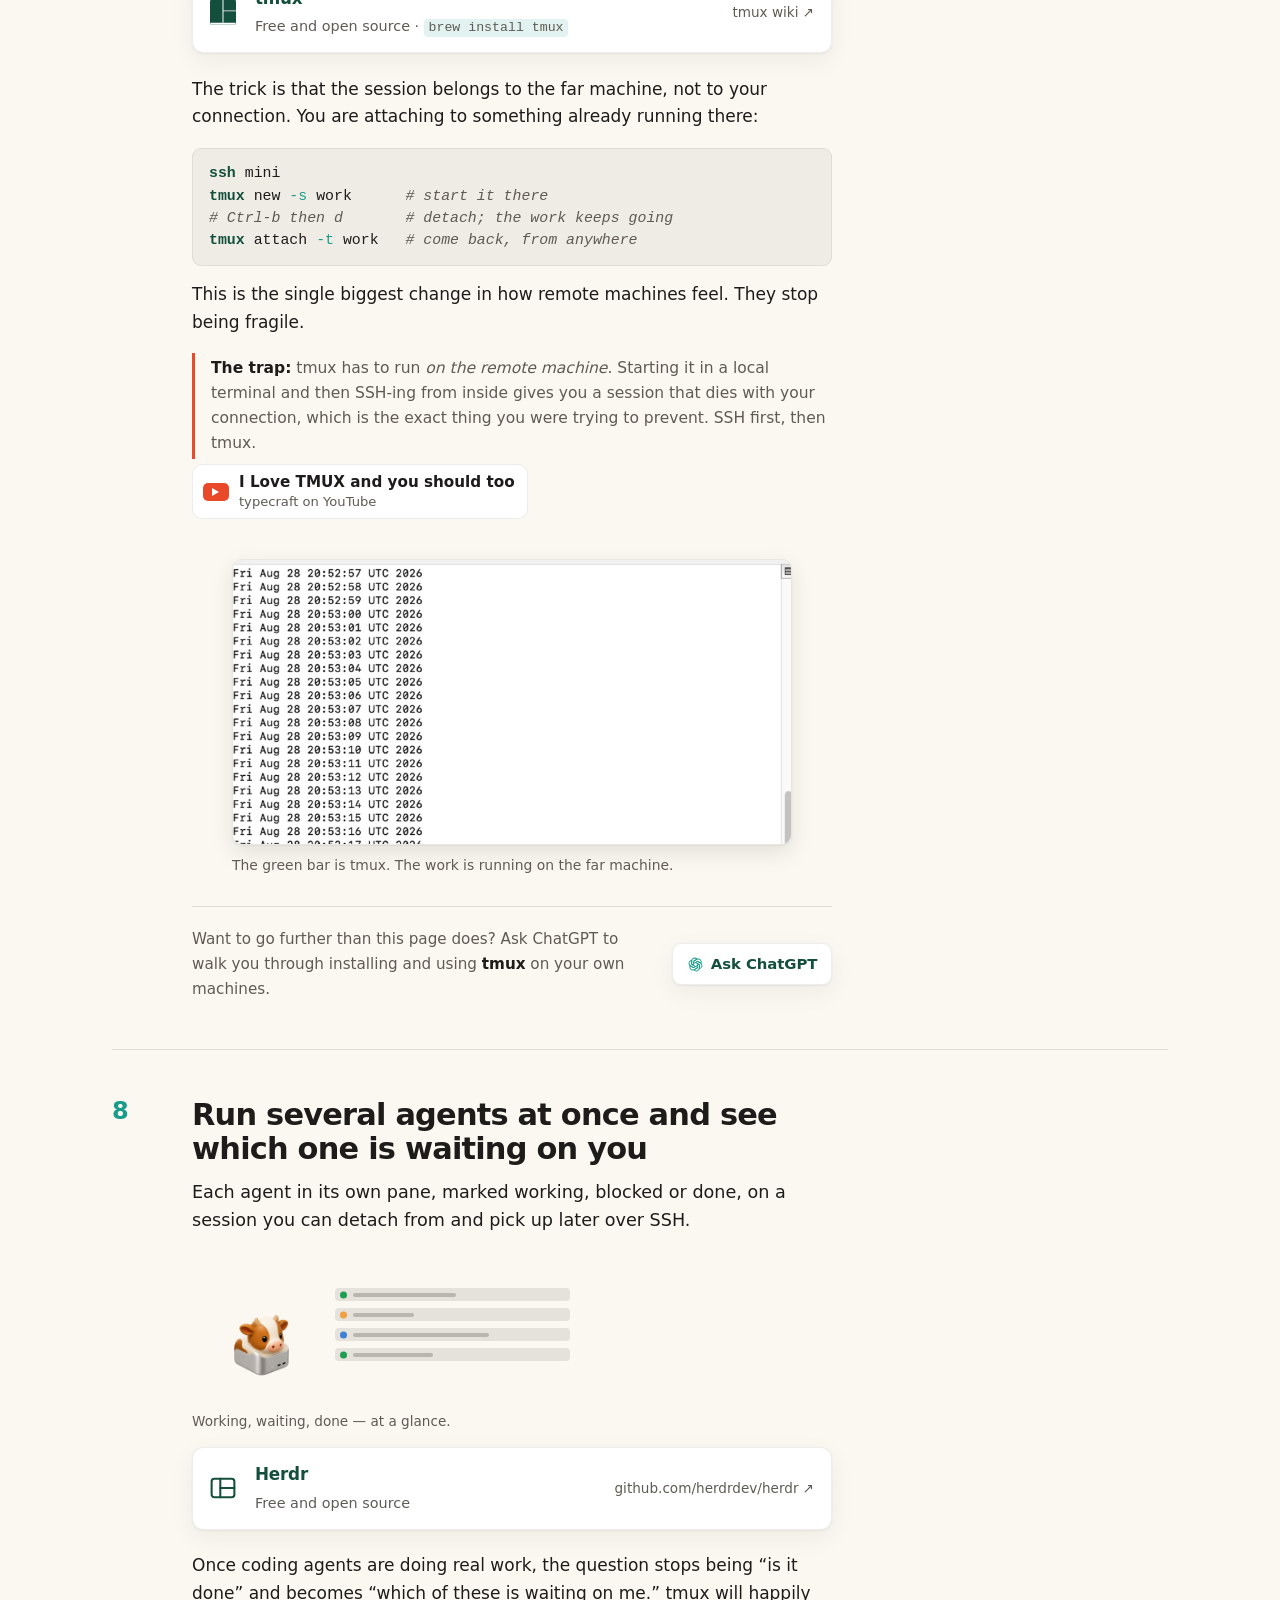
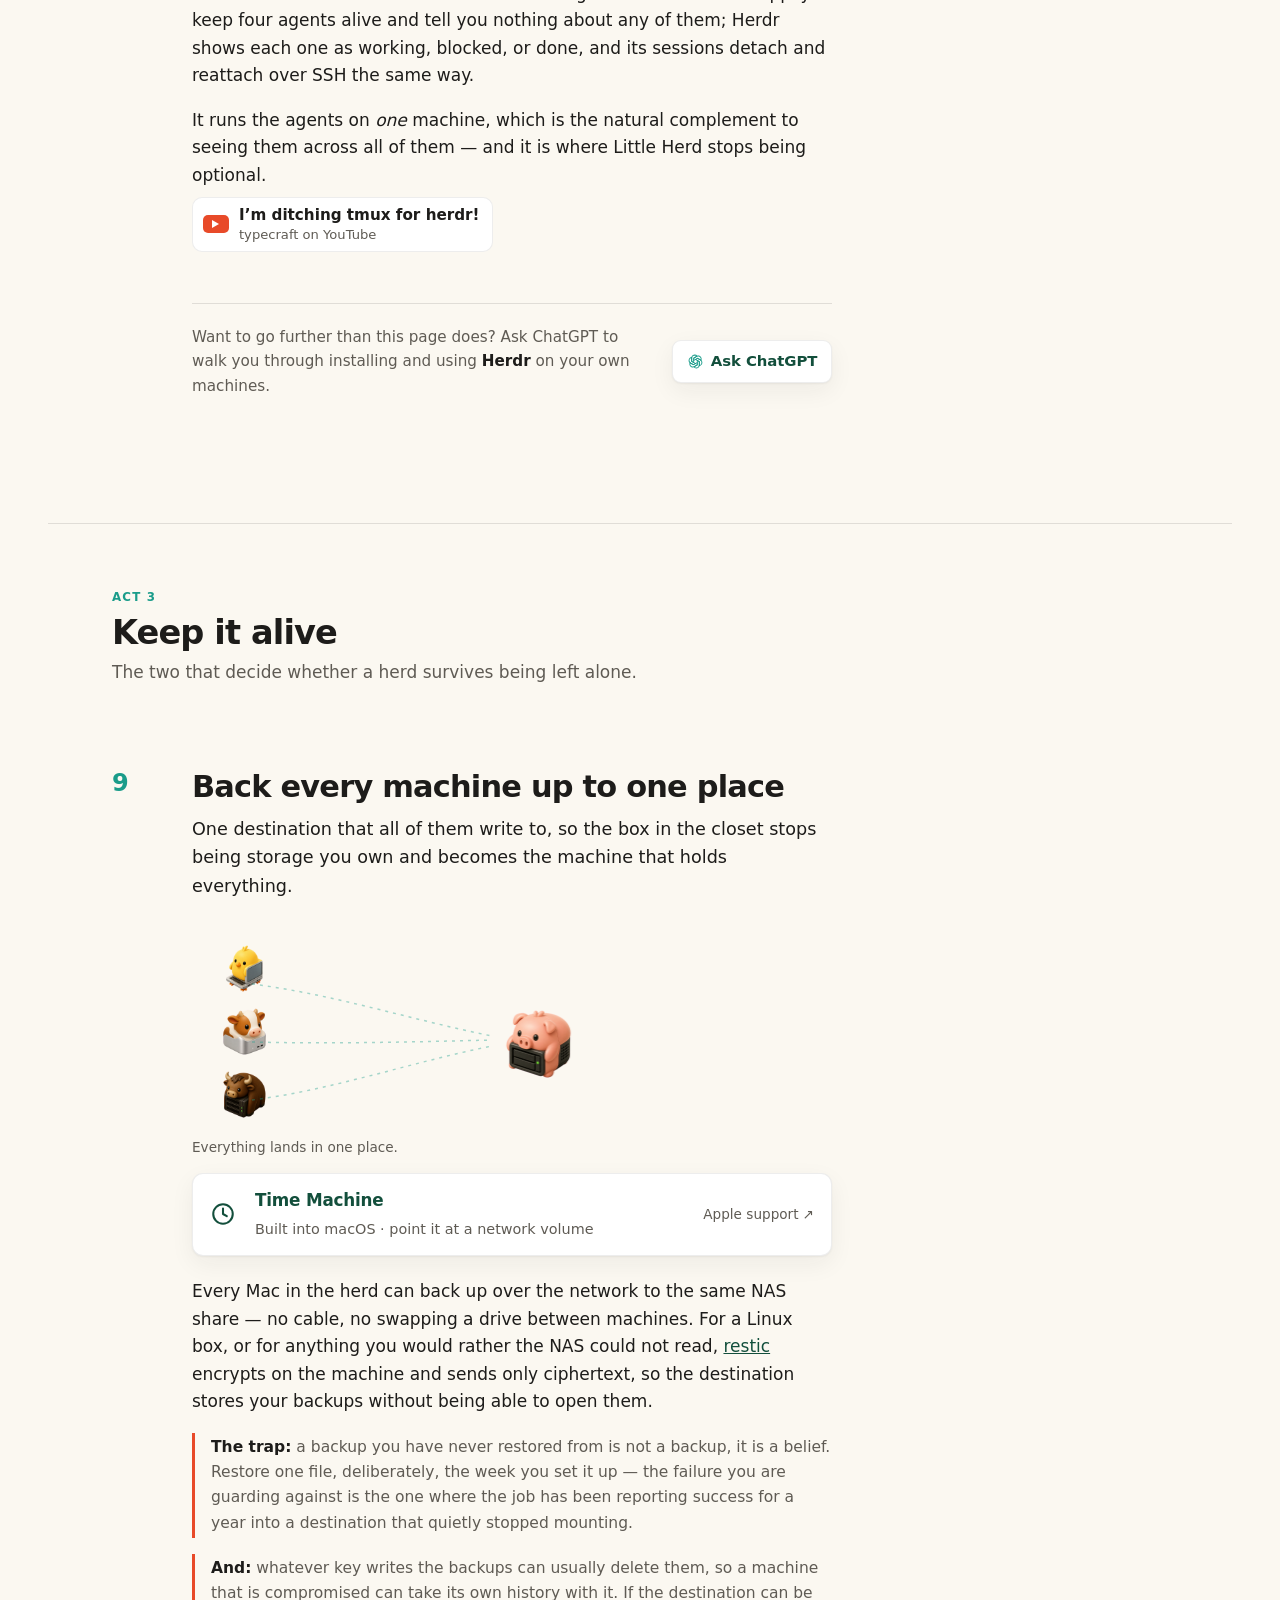
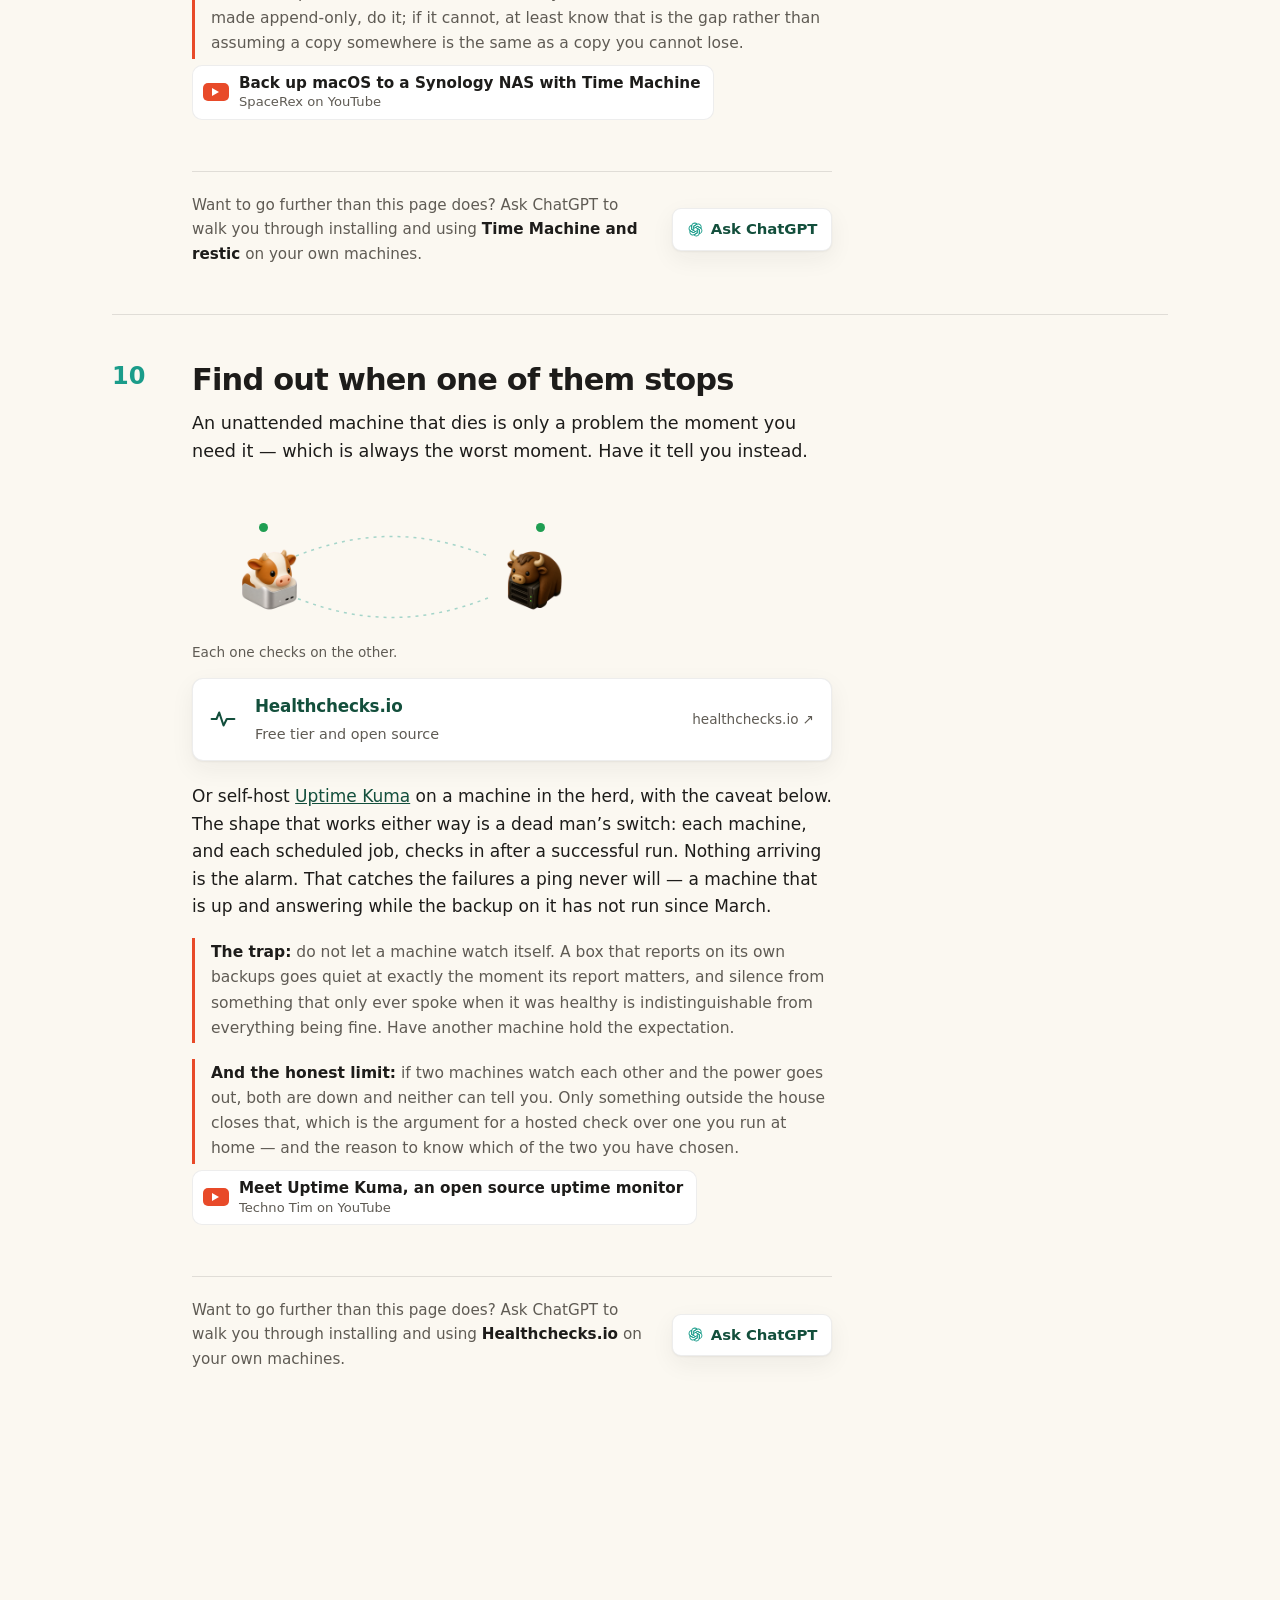
==== commit 0ac7dfbb: "Give readers a browser-based way to reach a remote desktop" ====
--- a/site/herd.html
+++ b/site/herd.html
@@ -165,6 +165,13 @@
       </a>
       <p>In Finder, <b>Go &rarr; Connect to Server</b> (<kbd>&#8984;K</kbd>) and
         enter <code>vnc://mini</code>. You get the actual desktop.</p>
+      <p>For a Mac on your Tailscale network, use its Tailscale name or
+        address in that <code>vnc://</code> URL. If you want to connect from
+        a browser or phone, or control a Windows or Linux computer too,
+        <a href="https://remotedesktop.google.com/">Chrome Remote Desktop</a>
+        is another option. Install its host on the computer you want to
+        reach, sign in with your Google Account, and set a PIN. Google
+        handles the connection over the internet; it does not use VNC.</p>
       <p>Most of the time SSH is better &mdash; faster, scriptable, works on a
         bad connection. But some things only exist on the screen: a permission
         dialog, an installer, a first run, an app that has decided to show you a
